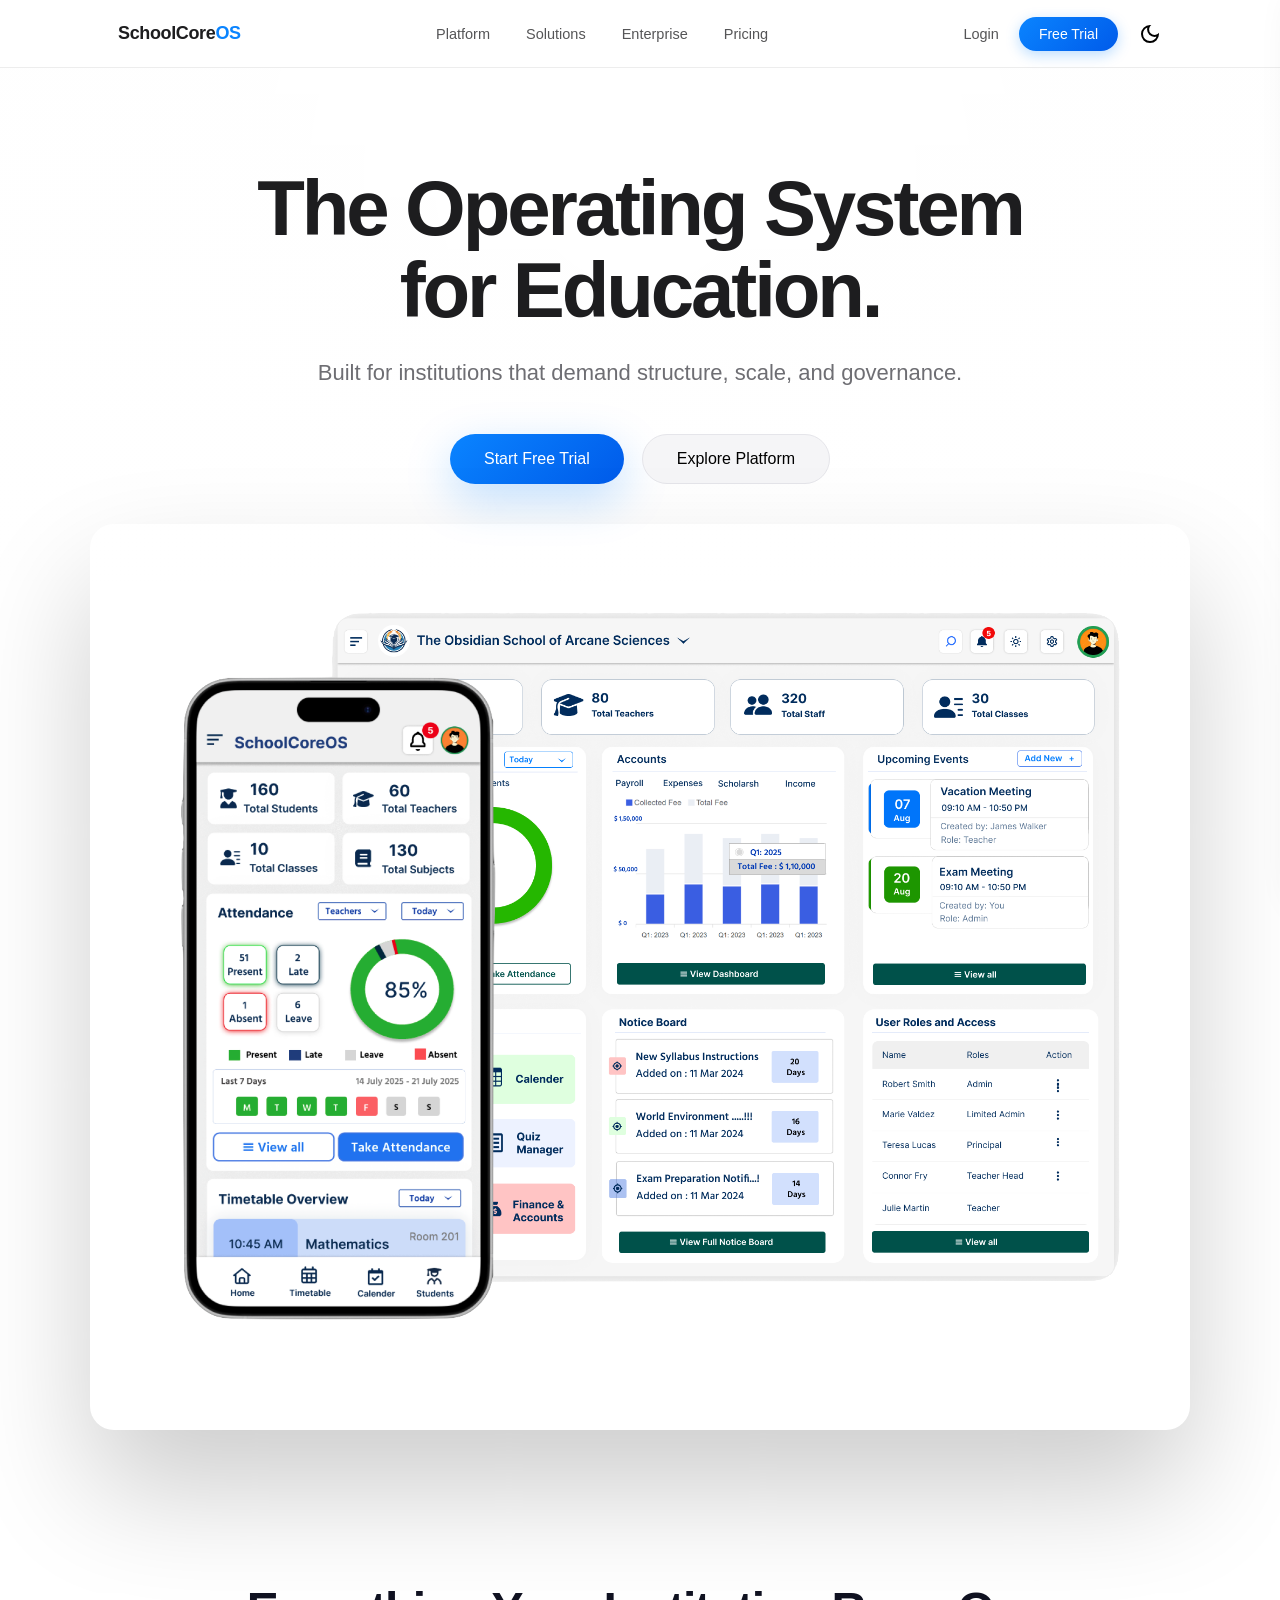
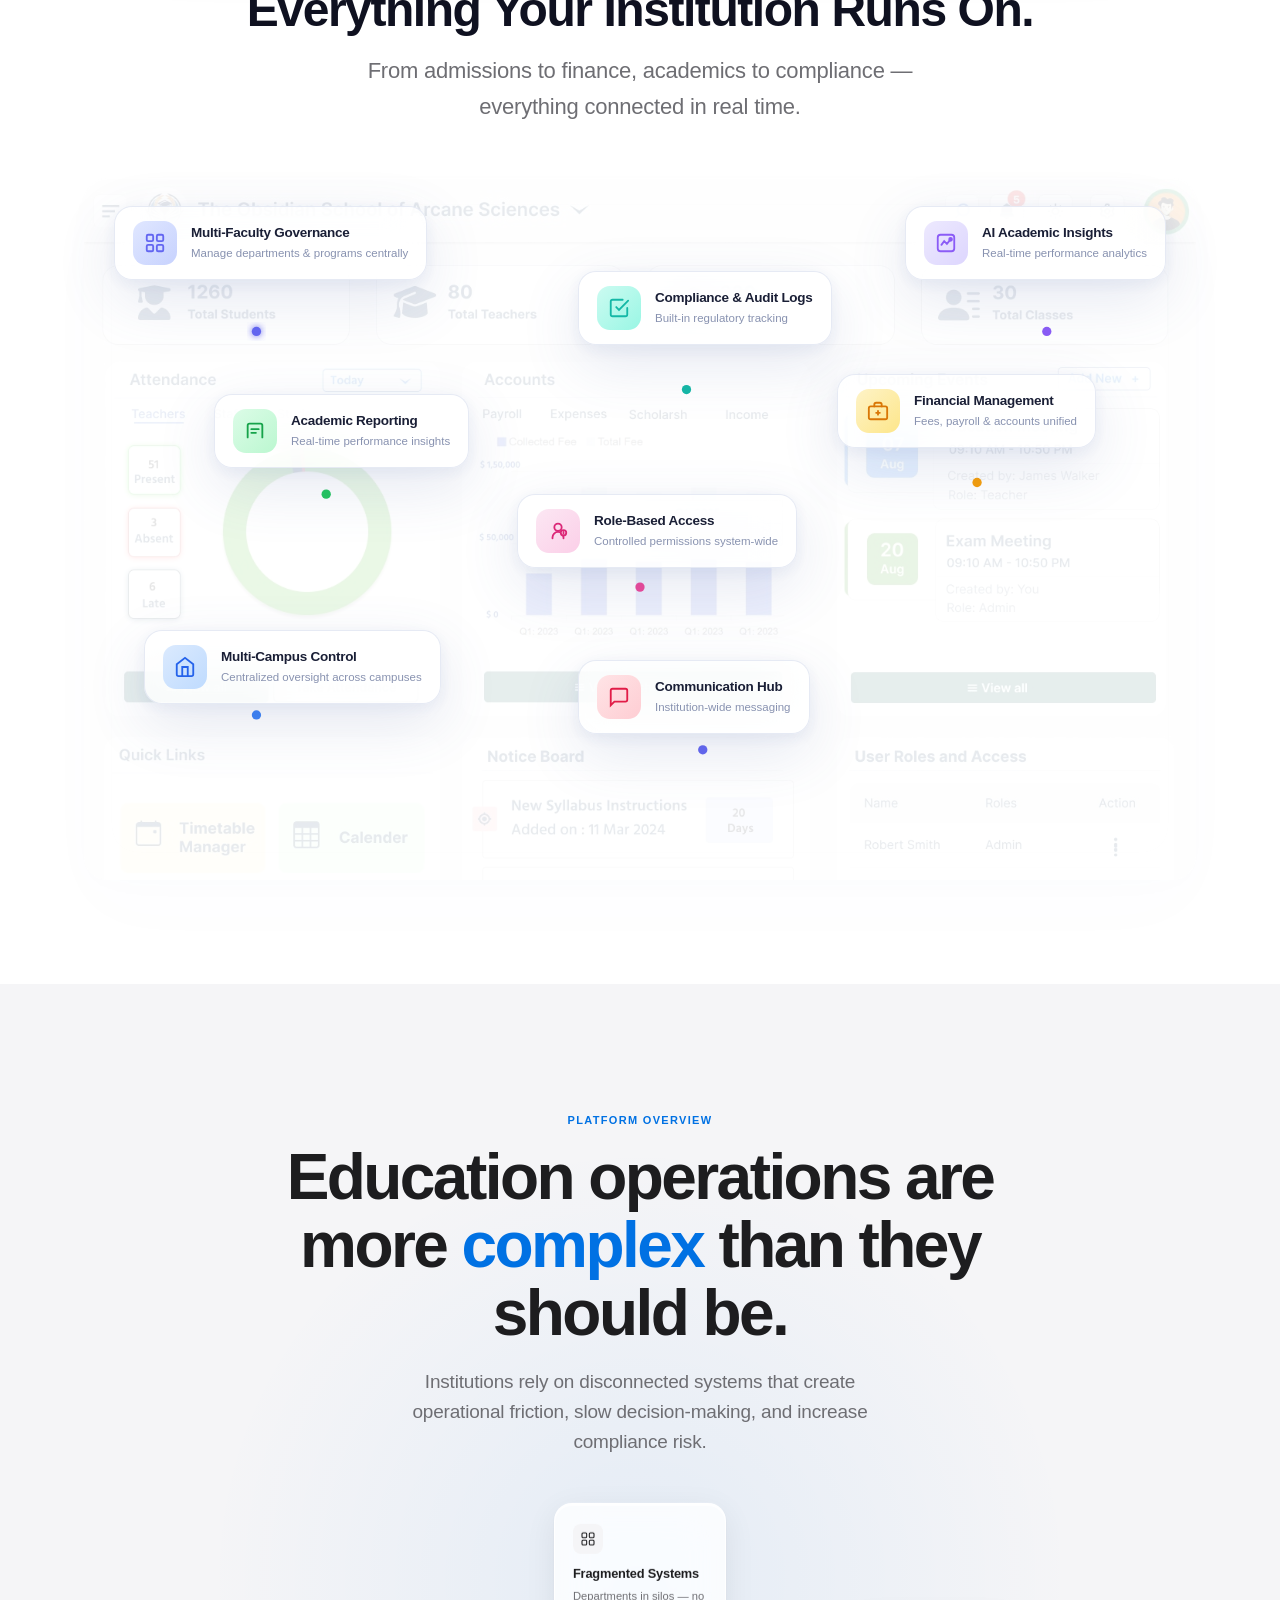
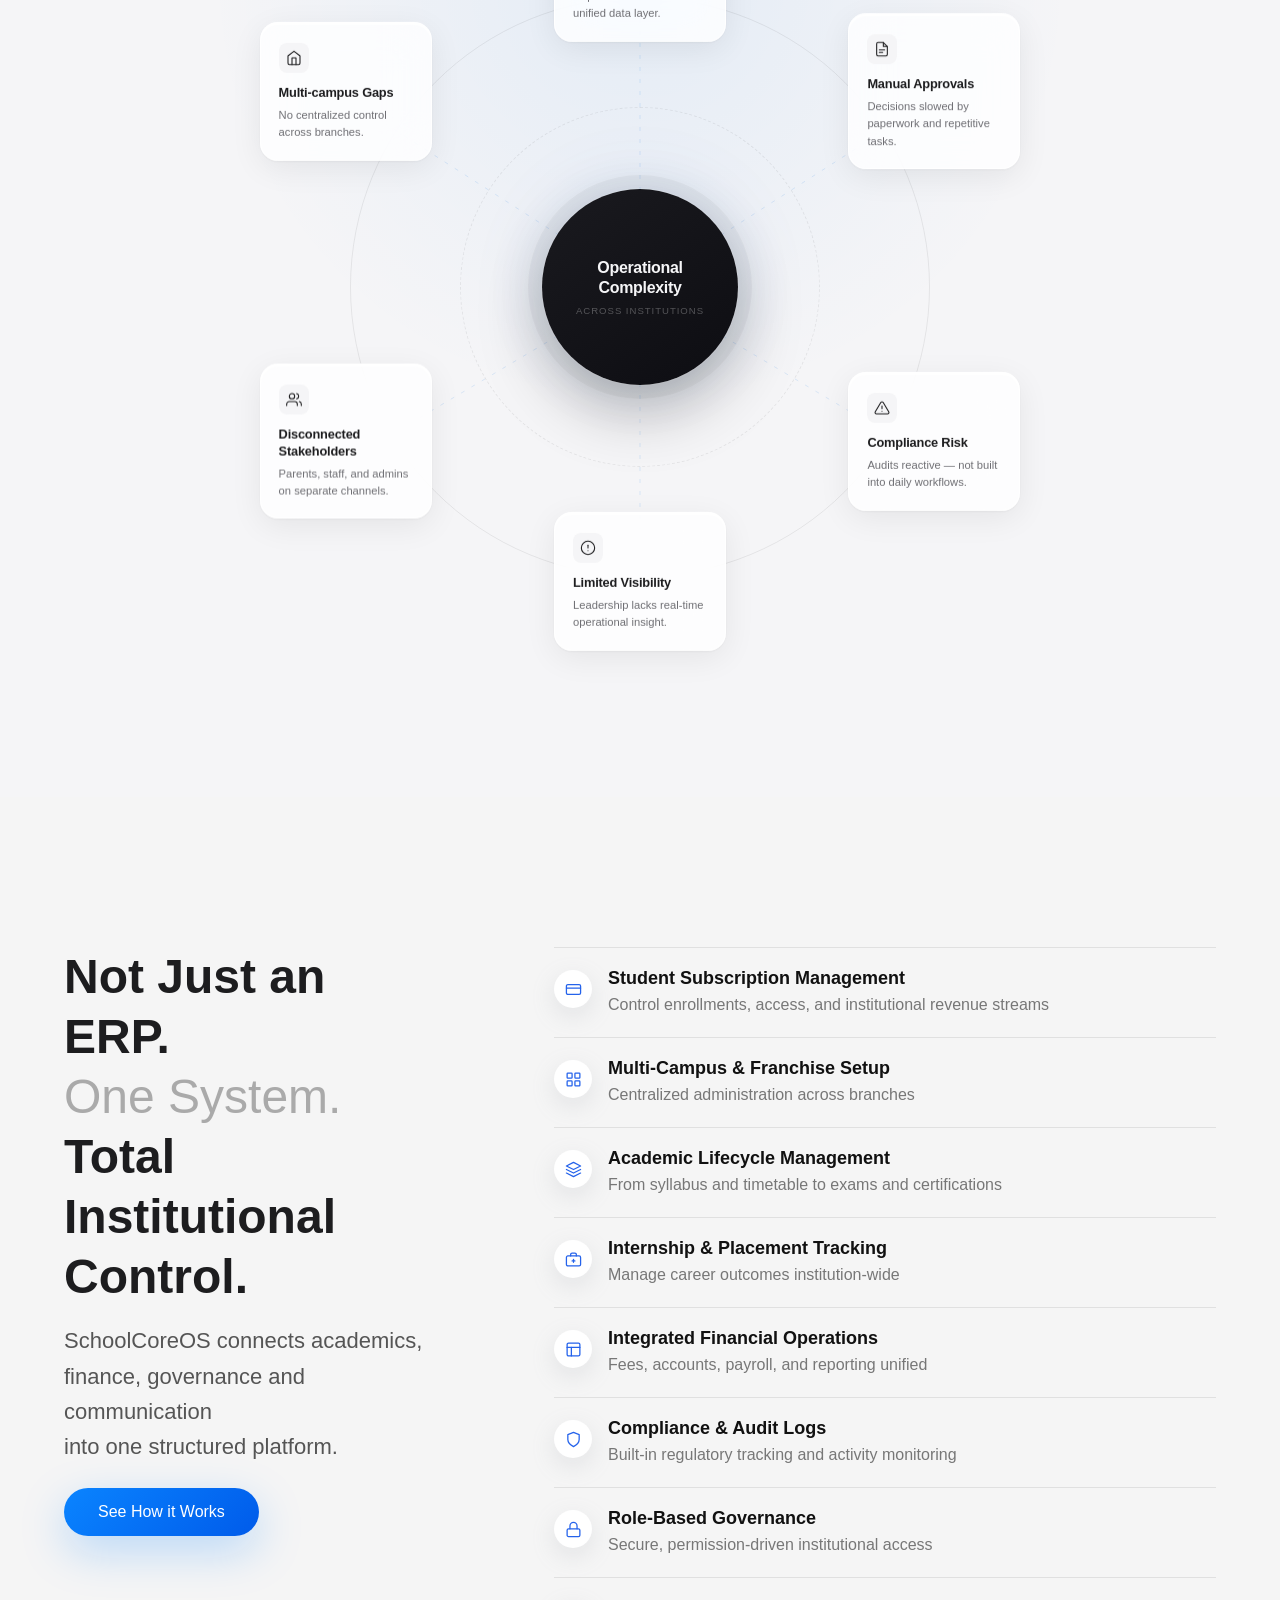
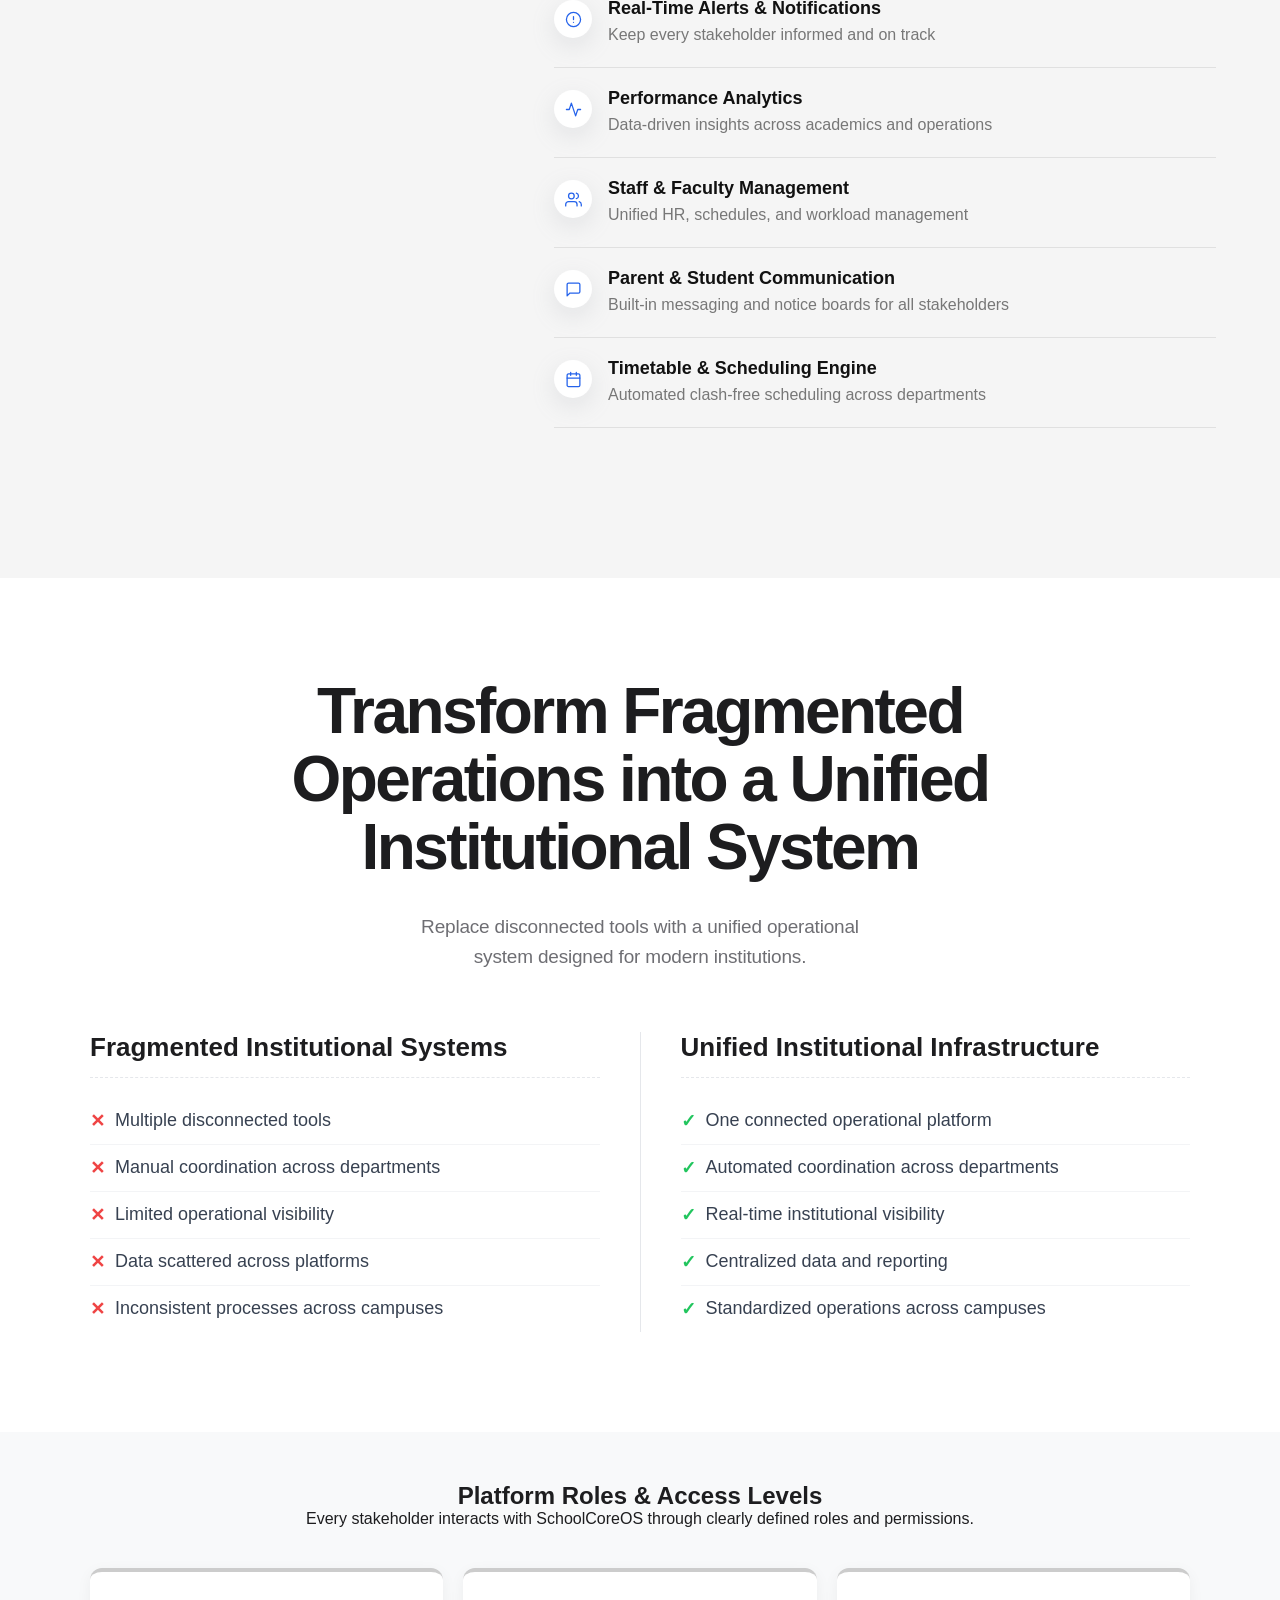
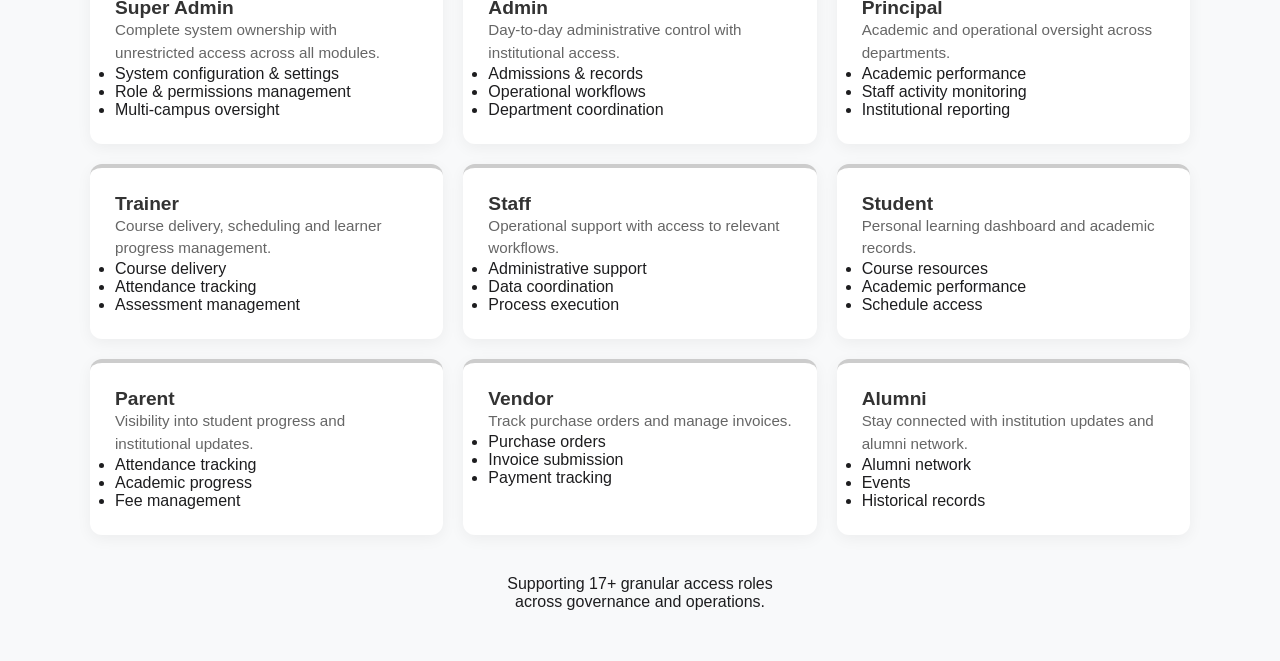
==== index.html @ c4137f75 "Add files via upload" ====
<!doctype html>
<html>
  <head>
    <meta charset="UTF-8" />
    <meta name="viewport" content="width=device-width, initial-scale=1.0" />
    <link rel="stylesheet" href="./styles/style.css" />
    <link rel="stylesheet" href="./styles/header.css" />
    <link rel="stylesheet" href="./styles/hero.css" />
    <link rel="stylesheet" href="./styles/features.css" />
    <link rel="stylesheet" href="./styles/problems.css" />
    <link rel="stylesheet" href="./styles/solution.css" />
    <link rel="stylesheet" href="./styles/transform.css" />
    <link rel="stylesheet" href="./styles/roles.css" />

  </head>

  <body>
    <!-- HEADER START======================================================================== -->

    <!-- NAVBAR -->
    <header class="navbar">
      <div class="nav-container">
        <a class="logo" href="#">SchoolCore<span>OS</span></a>

        <nav class="nav-links">
          <a href="#">Platform</a>
          <a href="#">Solutions</a>
          <a href="#">Enterprise</a>
          <a href="#">Pricing</a>
        </nav>

        <div class="nav-right">
          <a href="#" class="login">Login</a>
          <button class="free-trial">Free Trial</button>
          <svg
            xmlns="http://www.w3.org/2000/svg"
            height="24px"
            viewBox="0 -960 960 960"
            width="24px"
            fill="#000000"
          >
            <path
              d="M480-120q-150 0-255-105T120-480q0-150 105-255t255-105q14 0 27.5 1t26.5 3q-41 29-65.5 75.5T444-660q0 90 63 153t153 63q55 0 101-24.5t75-65.5q2 13 3 26.5t1 27.5q0 150-105 255T480-120Zm0-80q88 0 158-48.5T740-375q-20 5-40 8t-40 3q-123 0-209.5-86.5T364-660q0-20 3-40t8-40q-78 32-126.5 102T200-480q0 116 82 198t198 82Zm-10-270Z"
            />
          </svg>
        </div>

        <button
          class="hamburger"
          id="hamburger"
          aria-label="Open menu"
          aria-expanded="false"
        >
          <span class="bar"></span>
          <span class="bar"></span>
          <span class="bar"></span>
        </button>
      </div>
    </header>

    <!-- OVERLAY -->
    <div class="overlay" id="overlay"></div>

    <!-- OFFCANVAS -->
    <aside class="offcanvas" id="offcanvas" aria-hidden="true">
      <div class="offcanvas-header">
        <span class="offcanvas-logo">School<span>Core</span>OS</span>
        <button class="close-btn" id="closeBtn" aria-label="Close menu">
          ✕
        </button>
      </div>

      <div class="offcanvas-body">
        <div class="offcanvas-section-label">Menu</div>
        <nav class="offcanvas-nav">
          <a href="#">Platform <span class="nav-arrow">›</span></a>
          <a href="#">Solutions <span class="nav-arrow">›</span></a>
          <a href="#">Enterprise <span class="nav-arrow">›</span></a>
          <a href="#">Pricing <span class="nav-arrow">›</span></a>
        </nav>

        <div class="offcanvas-divider"></div>

        <div class="offcanvas-section-label">Support</div>
        <nav class="offcanvas-nav">
          <a href="#">Help Center <span class="nav-arrow">›</span></a>
          <a href="#">Contact Us <span class="nav-arrow">›</span></a>
          <a href="#"
            >☾ Dark Mode:

            <svg
              width="40"
              height="40"
              viewBox="0 0 40 40"
              fill="none"
              xmlns="http://www.w3.org/2000/svg"
            >
              <path
                d="M22.5 12.5H32.5C34.4891 12.5 36.3968 13.2902 37.8033 14.6967C39.2098 16.1032 40 18.0109 40 20C40 21.9891 39.2098 23.8968 37.8033 25.3033C36.3968 26.7098 34.4891 27.5 32.5 27.5H22.5C23.0819 26.726 23.5718 25.8871 23.96 25H32.5C33.8261 25 35.0979 24.4732 36.0355 23.5355C36.9732 22.5979 37.5 21.3261 37.5 20C37.5 18.6739 36.9732 17.4021 36.0355 16.4645C35.0979 15.5268 33.8261 15 32.5 15H23.96C23.5683 14.105 23.0817 13.2717 22.5 12.5Z"
                fill="#07305D"
                fill-opacity="0.6"
              />
              <path
                d="M0 20C0 23.3152 1.31696 26.4946 3.66117 28.8388C6.00537 31.183 9.18479 32.5 12.5 32.5C15.8152 32.5 18.9946 31.183 21.3388 28.8388C23.683 26.4946 25 23.3152 25 20C25 16.6848 23.683 13.5054 21.3388 11.1612C18.9946 8.81696 15.8152 7.5 12.5 7.5C9.18479 7.5 6.00537 8.81696 3.66117 11.1612C1.31696 13.5054 0 16.6848 0 20Z"
                fill="#07305D"
                fill-opacity="0.6"
              />
            </svg>
          </a>
        </nav>
      </div>

      <div class="offcanvas-footer">
        <a href="#" class="oc-login">Login</a>
        <button class="oc-trial">Start Free Trial</button>
      </div>
    </aside>
    <!-- HEADER END ================================================================================================== -->

    <!-- HERO START ================================================================================================== -->
    <section class="hero">
      <div class="hero-bg"></div>

      <div class="hero-content">
        <h1>
          The Operating System<br />
          for Education.
        </h1>

        <p>
          Built for institutions that demand structure, scale, and governance.
        </p>

        <div class="hero-buttons">
          <button class="primary-btn">Start Free Trial</button>
          <button class="secondary-btn">Explore Platform</button>
        </div>
      </div>
    </section>

    <!-- Clear Floating Dashboard -->
    <div class="dashboard-preview-wrapper">
      <img
        src="./assets/images/Desktop - 32 (1).png"
        class="dashboard-preview"
      />
    </div>

    <!-- HERO END ================================================================================================== -->
    <!-- FEATURE START ================================================================================================== -->
    <section class="features-hero">
      <!-- ── HEADING ── -->
      <div class="features-hero-text">
        <h2>Everything Your Institution Runs On.</h2>
        <p>
          From admissions to finance, academics to compliance —everything
          connected in real time.
        </p>
      </div>

      <!-- ── STAGE ── -->
      <div class="features-stage">
        <!-- Blurred dashboard -->
        <div class="features-dashboard">
          <div class="features-db-content"></div>
        </div>

        <!-- ── CONNECTOR DOTS SVG ── -->
        <svg class="features-dots-svg" viewBox="0 0 1060 560">
          <circle
            class="features-glow-dot"
            cx="200"
            cy="110"
            r="4"
            fill="#6366f1"
            filter="url(#glow-indigo)"
          />
          <circle
            class="features-glow-dot"
            cx="880"
            cy="110"
            r="4"
            fill="#8b5cf6"
          />
          <circle
            class="features-glow-dot"
            cx="570"
            cy="160"
            r="4"
            fill="#14b8a6"
          />
          <circle
            class="features-glow-dot"
            cx="260"
            cy="250"
            r="4"
            fill="#22c55e"
          />
          <circle
            class="features-glow-dot"
            cx="820"
            cy="240"
            r="4"
            fill="#f59e0b"
          />
          <circle
            class="features-glow-dot"
            cx="530"
            cy="330"
            r="4"
            fill="#ec4899"
          />
          <circle
            class="features-glow-dot"
            cx="200"
            cy="440"
            r="4"
            fill="#3b82f6"
          />
          <circle
            class="features-glow-dot"
            cx="584"
            cy="470"
            r="4"
            fill="#6366f1"
          />
          <defs>
            <filter
              id="glow-indigo"
              x="-50%"
              y="-50%"
              width="200%"
              height="200%"
            >
              <feGaussianBlur
                in="SourceGraphic"
                stdDeviation="3"
                result="blur"
              />
              <feMerge>
                <feMergeNode in="blur" />
                <feMergeNode in="SourceGraphic" />
              </feMerge>
            </filter>
          </defs>
        </svg>

        <!-- ── FEATURE CARDS ── -->

        <!-- 1. Multi-Faculty Governance -->
        <div class="features-card features-card-governance">
          <div class="features-card-icon features-icon-indigo">
            <svg
              viewBox="0 0 24 24"
              fill="none"
              stroke="#6366f1"
              stroke-width="2"
              stroke-linecap="round"
            >
              <rect x="3" y="3" width="7" height="7" rx="1.5" />
              <rect x="14" y="3" width="7" height="7" rx="1.5" />
              <rect x="3" y="14" width="7" height="7" rx="1.5" />
              <rect x="14" y="14" width="7" height="7" rx="1.5" />
            </svg>
          </div>
          <div class="features-card-text">
            <h3>Multi-Faculty Governance</h3>
            <p>Manage departments & programs centrally</p>
          </div>
        </div>

        <!-- 2. AI Academic Insights -->
        <div class="features-card features-card-ai">
          <div class="features-card-icon features-icon-purple">
            <svg
              viewBox="0 0 24 24"
              fill="none"
              stroke="#8b5cf6"
              stroke-width="2"
              stroke-linecap="round"
            >
              <rect x="3" y="3" width="18" height="18" rx="3" />
              <polyline points="7,14 10,10 13,13 17,8" />
              <circle cx="17" cy="8" r="1.5" fill="#8b5cf6" />
            </svg>
          </div>
          <div class="features-card-text">
            <h3>AI Academic Insights</h3>
            <p>Real-time performance analytics</p>
          </div>
        </div>

        <!-- 3. Compliance & Audit Logs -->
        <div class="features-card features-card-compliance">
          <div class="features-card-icon features-icon-teal">
            <svg
              viewBox="0 0 24 24"
              fill="none"
              stroke="#14b8a6"
              stroke-width="2"
              stroke-linecap="round"
            >
              <path d="M9 11l3 3L22 4" />
              <path d="M21 12v7a2 2 0 01-2 2H5a2 2 0 01-2-2V5a2 2 0 012-2h11" />
            </svg>
          </div>
          <div class="features-card-text">
            <h3>Compliance & Audit Logs</h3>
            <p>Built-in regulatory tracking</p>
          </div>
        </div>

        <!-- 4. Academic Reporting -->
        <div class="features-card features-card-reporting">
          <div class="features-card-icon features-icon-green">
            <svg
              viewBox="0 0 24 24"
              fill="none"
              stroke="#16a34a"
              stroke-width="2"
              stroke-linecap="round"
            >
              <path d="M4 19V6a2 2 0 012-2h12a2 2 0 012 2v13" />
              <line x1="8" y1="10" x2="16" y2="10" />
              <line x1="8" y1="14" x2="13" y2="14" />
            </svg>
          </div>
          <div class="features-card-text">
            <h3>Academic Reporting</h3>
            <p>Real-time performance insights</p>
          </div>
        </div>

        <!-- 5. Financial Management -->
        <div class="features-card features-card-financial">
          <div class="features-card-icon features-icon-amber">
            <svg
              viewBox="0 0 24 24"
              fill="none"
              stroke="#d97706"
              stroke-width="2"
              stroke-linecap="round"
            >
              <rect x="2" y="7" width="20" height="14" rx="2" />
              <path d="M16 7V5a2 2 0 00-2-2h-4a2 2 0 00-2 2v2" />
              <line x1="12" y1="12" x2="12" y2="16" />
              <line x1="10" y1="14" x2="14" y2="14" />
            </svg>
          </div>
          <div class="features-card-text">
            <h3>Financial Management</h3>
            <p>Fees, payroll & accounts unified</p>
          </div>
        </div>

        <!-- 6. Role-Based Access -->
        <div class="features-card features-card-roleaccess">
          <div class="features-card-icon features-icon-pink">
            <svg
              viewBox="0 0 24 24"
              fill="none"
              stroke="#db2777"
              stroke-width="2"
              stroke-linecap="round"
            >
              <circle cx="12" cy="8" r="4" />
              <path d="M6 20v-1a6 6 0 0112 0v1" />
              <circle cx="18" cy="14" r="3" fill="#fce7f3" stroke="#db2777" />
              <line x1="18" y1="13" x2="18" y2="15" />
            </svg>
          </div>
          <div class="features-card-text">
            <h3>Role-Based Access</h3>
            <p>Controlled permissions system-wide</p>
          </div>
        </div>

        <!-- 7. Multi-Campus Control -->
        <div class="features-card features-card-campus">
          <div class="features-card-icon features-icon-blue">
            <svg
              viewBox="0 0 24 24"
              fill="none"
              stroke="#2563eb"
              stroke-width="2"
              stroke-linecap="round"
            >
              <path d="M3 9l9-7 9 7v11a2 2 0 01-2 2H5a2 2 0 01-2-2z" />
              <polyline points="9,22 9,12 15,12 15,22" />
            </svg>
          </div>
          <div class="features-card-text">
            <h3>Multi-Campus Control</h3>
            <p>Centralized oversight across campuses</p>
          </div>
        </div>

        <!-- 8. Communication Hub -->
        <div class="features-card features-card-comms">
          <div class="features-card-icon features-icon-rose">
            <svg
              viewBox="0 0 24 24"
              fill="none"
              stroke="#e11d48"
              stroke-width="2"
              stroke-linecap="round"
            >
              <path
                d="M21 15a2 2 0 01-2 2H7l-4 4V5a2 2 0 012-2h14a2 2 0 012 2z"
              />
            </svg>
          </div>
          <div class="features-card-text">
            <h3>Communication Hub</h3>
            <p>Institution-wide messaging</p>
          </div>
        </div>
      </div>
      <!-- /features-stage -->
    </section>
    <!-- FEATURE END ================================================================================================== -->

    <!-- PROBLEM DEFINITION START ================================================================================================== -->
  <section class="problem-section">
  <div class="section-header reveal">
    <span class="eyebrow">Platform Overview</span>
    <h2>Education operations are more <em>complex</em> than they should be.</h2>
    <p>Institutions rely on disconnected systems that create operational friction, slow decision-making, and increase compliance risk.</p>
  </div>

  <div class="radial-stage reveal" data-delay="2">

    <!-- orbit rings -->
    <div class="orbit-ring"></div>
    <div class="orbit-ring-sm"></div>

    <!-- SVG lines from center (460, 350) to each card -->
    <svg class="connector-svg" viewBox="0 0 920 700" preserveAspectRatio="none">
      <line x1="460" y1="350" x2="460" y2="42"/>
      <line x1="460" y1="350" x2="755" y2="161"/>
      <line x1="460" y1="350" x2="755" y2="525"/>
      <line x1="460" y1="350" x2="460" y2="651"/>
      <line x1="460" y1="350" x2="165" y2="525"/>
      <line x1="460" y1="350" x2="165" y2="161"/>
    </svg>

    <!-- Core -->
    <div class="core">
      <span class="core-label">Operational<br>Complexity</span>
      <span class="core-sub">Across Institutions</span>
    </div>

    <!-- Cards -->
    <div class="pain-card" data-pos="top">
      <div class="pain-glyph">
        <svg viewBox="0 0 24 24"><rect x="3" y="3" width="7" height="7" rx="1.5"/><rect x="14" y="3" width="7" height="7" rx="1.5"/><rect x="3" y="14" width="7" height="7" rx="1.5"/><rect x="14" y="14" width="7" height="7" rx="1.5"/></svg>
      </div>
      <h4>Fragmented Systems</h4>
      <p>Departments in silos — no unified data layer.</p>
    </div>

    <div class="pain-card" data-pos="top-right">
      <div class="pain-glyph">
        <svg viewBox="0 0 24 24"><path d="M14 2H6a2 2 0 00-2 2v16a2 2 0 002 2h12a2 2 0 002-2V8z"/><path d="M14 2v6h6M8 13h8M8 17h5"/></svg>
      </div>
      <h4>Manual Approvals</h4>
      <p>Decisions slowed by paperwork and repetitive tasks.</p>
    </div>

    <div class="pain-card" data-pos="bottom-right">
      <div class="pain-glyph">
        <svg viewBox="0 0 24 24"><path d="M10.29 3.86L1.82 18a2 2 0 001.71 3h16.94a2 2 0 001.71-3L13.71 3.86a2 2 0 00-3.42 0z"/><line x1="12" y1="9" x2="12" y2="13"/><line x1="12" y1="17" x2="12.01" y2="17"/></svg>
      </div>
      <h4>Compliance Risk</h4>
      <p>Audits reactive — not built into daily workflows.</p>
    </div>

    <div class="pain-card" data-pos="bottom">
      <div class="pain-glyph">
        <svg viewBox="0 0 24 24"><circle cx="12" cy="12" r="10"/><line x1="12" y1="8" x2="12" y2="12"/><line x1="12" y1="16" x2="12.01" y2="16"/></svg>
      </div>
      <h4>Limited Visibility</h4>
      <p>Leadership lacks real-time operational insight.</p>
    </div>

    <div class="pain-card" data-pos="bottom-left">
      <div class="pain-glyph">
        <svg viewBox="0 0 24 24"><path d="M17 21v-2a4 4 0 00-4-4H5a4 4 0 00-4 4v2"/><circle cx="9" cy="7" r="4"/><path d="M23 21v-2a4 4 0 00-3-3.87"/><path d="M16 3.13a4 4 0 010 7.75"/></svg>
      </div>
      <h4>Disconnected Stakeholders</h4>
      <p>Parents, staff, and admins on separate channels.</p>
    </div>

    <div class="pain-card" data-pos="top-left">
      <div class="pain-glyph">
        <svg viewBox="0 0 24 24"><path d="M3 9l9-7 9 7v11a2 2 0 01-2 2H5a2 2 0 01-2-2z"/><polyline points="9 22 9 12 15 12 15 22"/></svg>
      </div>
      <h4>Multi-campus Gaps</h4>
      <p>No centralized control across branches.</p>
    </div>

  </div>
</section>
    <!-- PROBLEM DEFINITION END ================================================================================================== -->

    <!-- SOLUTION START ================================================================================================== -->
    <section style="background: #f5f5f5">
      <div class="two-col">
        <!-- LEFT sticky -->
        <div class="left-col">
          <h2>
            Not Just an ERP.<br />
            <span class="muted">One System.</span><br />
            Total Institutional Control.
          </h2>
          <p>
            SchoolCoreOS connects academics,<br />
            finance, governance and communication<br />
            into one structured platform.
          </p>
          <div class="feature-buttons">
            <button class="feature-primary-btn">See How it Works</button>
          </div>
        </div>

        <!-- RIGHT solution list -->
        <div class="right-col">
          <div class="solution-item">
            <div class="icon-wrap">
              <!-- credit-card / subscription icon -->
              <svg viewBox="0 0 24 24">
                <rect x="2" y="5" width="20" height="14" rx="2" />
                <line x1="2" y1="10" x2="22" y2="10" />
              </svg>
            </div>
            <div class="solution-text">
              <h3>Student Subscription Management</h3>
              <p>
                Control enrollments, access, and institutional revenue streams
              </p>
            </div>
          </div>

          <div class="solution-item">
            <div class="icon-wrap">
              <!-- building / campus icon -->
              <svg viewBox="0 0 24 24">
                <rect x="3" y="3" width="7" height="7" rx="1" />
                <rect x="14" y="3" width="7" height="7" rx="1" />
                <rect x="3" y="14" width="7" height="7" rx="1" />
                <rect x="14" y="14" width="7" height="7" rx="1" />
              </svg>
            </div>
            <div class="solution-text">
              <h3>Multi-Campus &amp; Franchise Setup</h3>
              <p>Centralized administration across branches</p>
            </div>
          </div>

          <div class="solution-item">
            <div class="icon-wrap">
              <!-- academic cap / lifecycle icon -->
              <svg viewBox="0 0 24 24">
                <path d="M12 2L2 7l10 5 10-5-10-5z" />
                <path d="M2 17l10 5 10-5" />
                <path d="M2 12l10 5 10-5" />
              </svg>
            </div>
            <div class="solution-text">
              <h3>Academic Lifecycle Management</h3>
              <p>From syllabus and timetable to exams and certifications</p>
            </div>
          </div>

          <div class="solution-item">
            <div class="icon-wrap">
              <!-- briefcase / placement icon -->
              <svg viewBox="0 0 24 24">
                <rect x="2" y="7" width="20" height="14" rx="2" />
                <path d="M16 7V5a2 2 0 0 0-2-2h-4a2 2 0 0 0-2 2v2" />
                <line x1="12" y1="12" x2="12" y2="16" />
                <line x1="10" y1="14" x2="14" y2="14" />
              </svg>
            </div>
            <div class="solution-text">
              <h3>Internship &amp; Placement Tracking</h3>
              <p>Manage career outcomes institution-wide</p>
            </div>
          </div>

          <div class="solution-item">
            <div class="icon-wrap">
              <!-- file / finance icon -->
              <svg viewBox="0 0 24 24">
                <rect x="3" y="3" width="18" height="18" rx="2" />
                <line x1="3" y1="9" x2="21" y2="9" />
                <line x1="9" y1="21" x2="9" y2="9" />
              </svg>
            </div>
            <div class="solution-text">
              <h3>Integrated Financial Operations</h3>
              <p>Fees, accounts, payroll, and reporting unified</p>
            </div>
          </div>

          <div class="solution-item">
            <div class="icon-wrap">
              <!-- shield / compliance icon -->
              <svg viewBox="0 0 24 24">
                <path d="M12 22s8-4 8-10V5l-8-3-8 3v7c0 6 8 10 8 10z" />
              </svg>
            </div>
            <div class="solution-text">
              <h3>Compliance &amp; Audit Logs</h3>
              <p>Built-in regulatory tracking and activity monitoring</p>
            </div>
          </div>

          <div class="solution-item">
            <div class="icon-wrap">
              <!-- lock / governance icon -->
              <svg viewBox="0 0 24 24">
                <rect x="3" y="11" width="18" height="11" rx="2" />
                <path d="M7 11V7a5 5 0 0 1 10 0v4" />
              </svg>
            </div>
            <div class="solution-text">
              <h3>Role-Based Governance</h3>
              <p>Secure, permission-driven institutional access</p>
            </div>
          </div>

          <div class="solution-item">
            <div class="icon-wrap">
              <svg viewBox="0 0 24 24">
                <circle cx="12" cy="12" r="10" />
                <line x1="12" y1="8" x2="12" y2="12" />
                <line x1="12" y1="16" x2="12.01" y2="16" />
              </svg>
            </div>
            <div class="solution-text">
              <h3>Real-Time Alerts &amp; Notifications</h3>
              <p>Keep every stakeholder informed and on track</p>
            </div>
          </div>

          <div class="solution-item">
            <div class="icon-wrap">
              <svg viewBox="0 0 24 24">
                <polyline points="22 12 18 12 15 21 9 3 6 12 2 12" />
              </svg>
            </div>
            <div class="solution-text">
              <h3>Performance Analytics</h3>
              <p>Data-driven insights across academics and operations</p>
            </div>
          </div>

          <div class="solution-item">
            <div class="icon-wrap">
              <svg viewBox="0 0 24 24">
                <path d="M17 21v-2a4 4 0 0 0-4-4H5a4 4 0 0 0-4 4v2" />
                <circle cx="9" cy="7" r="4" />
                <path d="M23 21v-2a4 4 0 0 0-3-3.87" />
                <path d="M16 3.13a4 4 0 0 1 0 7.75" />
              </svg>
            </div>
            <div class="solution-text">
              <h3>Staff &amp; Faculty Management</h3>
              <p>Unified HR, schedules, and workload management</p>
            </div>
          </div>

          <div class="solution-item">
            <div class="icon-wrap">
              <svg viewBox="0 0 24 24">
                <path
                  d="M21 15a2 2 0 0 1-2 2H7l-4 4V5a2 2 0 0 1 2-2h14a2 2 0 0 1 2 2z"
                />
              </svg>
            </div>
            <div class="solution-text">
              <h3>Parent &amp; Student Communication</h3>
              <p>Built-in messaging and notice boards for all stakeholders</p>
            </div>
          </div>

          <div class="solution-item">
            <div class="icon-wrap">
              <svg viewBox="0 0 24 24">
                <rect x="3" y="4" width="18" height="18" rx="2" />
                <line x1="16" y1="2" x2="16" y2="6" />
                <line x1="8" y1="2" x2="8" y2="6" />
                <line x1="3" y1="10" x2="21" y2="10" />
              </svg>
            </div>
            <div class="solution-text">
              <h3>Timetable &amp; Scheduling Engine</h3>
              <p>Automated clash-free scheduling across departments</p>
            </div>
          </div>
        </div>
        <!-- /right-col -->
      </div>
    </section>
    <!-- SOLUTION END ================================================================================================== -->
    <!-- TRANSFORM START ================================================================================================== -->
    <section class="transform-section">
      <div class="transform-container">
        <div class="section-header">
          <h2 class="section-title">
            Transform Fragmented Operations into a Unified Institutional System
          </h2>

          <p class="section-sub">
            Replace disconnected tools with a unified operational system
            designed for modern institutions.
          </p>
        </div>

        <div class="compare-cols">
          <!-- LEFT -->
          <div class="compare-col left-col">
            <h3 class="compare-col-title">Fragmented Institutional Systems</h3>

            <div class="compare-row">
              <span class="x-icon">✕</span> Multiple disconnected tools
            </div>

            <div class="compare-row">
              <span class="x-icon">✕</span> Manual coordination across
              departments
            </div>

            <div class="compare-row">
              <span class="x-icon">✕</span> Limited operational visibility
            </div>

            <div class="compare-row">
              <span class="x-icon">✕</span> Data scattered across platforms
            </div>

            <div class="compare-row">
              <span class="x-icon">✕</span> Inconsistent processes across
              campuses
            </div>
          </div>

          <div class="divider-line"></div>

          <!-- RIGHT -->
          <div class="compare-col right-col">
            <h3 class="compare-col-title">
              Unified Institutional Infrastructure
            </h3>

            <div class="compare-row">
              <span class="check-icon">✓</span> One connected operational
              platform
            </div>

            <div class="compare-row">
              <span class="check-icon">✓</span> Automated coordination across
              departments
            </div>

            <div class="compare-row">
              <span class="check-icon">✓</span> Real-time institutional
              visibility
            </div>

            <div class="compare-row">
              <span class="check-icon">✓</span> Centralized data and reporting
            </div>

            <div class="compare-row">
              <span class="check-icon">✓</span> Standardized operations across
              campuses
            </div>
          </div>
        </div>
      </div>
    </section>
    <!-- TRANSFORM END ================================================================================================== -->
    <!-- ROLES START ================================================================================================== -->
    <section class="roles-section">
      <div class="container">
        <h1 class="page-title">Platform Roles & Access Levels</h1>

        <p class="page-sub">
          Every stakeholder interacts with SchoolCoreOS through clearly defined
          roles and permissions.
        </p>

        <div class="roles-grid">
          <!-- Super Admin -->

          <div class="role-card super-admin">
            <h3>Super Admin</h3>

            <p class="role-desc">
              Complete system ownership with unrestricted access across all
              modules.
            </p>

            <ul class="role-extra">
              <li>System configuration & settings</li>
              <li>Role & permissions management</li>
              <li>Multi-campus oversight</li>
            </ul>
          </div>

          <!-- Admin -->

          <div class="role-card admin">
            <h3>Admin</h3>

            <p class="role-desc">
              Day-to-day administrative control with institutional access.
            </p>

            <ul class="role-extra">
              <li>Admissions & records</li>
              <li>Operational workflows</li>
              <li>Department coordination</li>
            </ul>
          </div>

          <!-- Principal -->

          <div class="role-card principal">
            <h3>Principal</h3>

            <p class="role-desc">
              Academic and operational oversight across departments.
            </p>

            <ul class="role-extra">
              <li>Academic performance</li>
              <li>Staff activity monitoring</li>
              <li>Institutional reporting</li>
            </ul>
          </div>

          <!-- Trainer -->

          <div class="role-card trainer">
            <h3>Trainer</h3>

            <p class="role-desc">
              Course delivery, scheduling and learner progress management.
            </p>

            <ul class="role-extra">
              <li>Course delivery</li>
              <li>Attendance tracking</li>
              <li>Assessment management</li>
            </ul>
          </div>

          <!-- Staff -->

          <div class="role-card staff">
            <h3>Staff</h3>

            <p class="role-desc">
              Operational support with access to relevant workflows.
            </p>

            <ul class="role-extra">
              <li>Administrative support</li>
              <li>Data coordination</li>
              <li>Process execution</li>
            </ul>
          </div>

          <!-- Student -->

          <div class="role-card student">
            <h3>Student</h3>

            <p class="role-desc">
              Personal learning dashboard and academic records.
            </p>

            <ul class="role-extra">
              <li>Course resources</li>
              <li>Academic performance</li>
              <li>Schedule access</li>
            </ul>
          </div>

          <!-- Parent -->

          <div class="role-card parent">
            <h3>Parent</h3>

            <p class="role-desc">
              Visibility into student progress and institutional updates.
            </p>

            <ul class="role-extra">
              <li>Attendance tracking</li>
              <li>Academic progress</li>
              <li>Fee management</li>
            </ul>
          </div>

          <!-- Vendor -->

          <div class="role-card vendor">
            <h3>Vendor</h3>

            <p class="role-desc">Track purchase orders and manage invoices.</p>

            <ul class="role-extra">
              <li>Purchase orders</li>
              <li>Invoice submission</li>
              <li>Payment tracking</li>
            </ul>
          </div>

          <!-- Alumni -->

          <div class="role-card alumni">
            <h3>Alumni</h3>

            <p class="role-desc">
              Stay connected with institution updates and alumni network.
            </p>

            <ul class="role-extra">
              <li>Alumni network</li>
              <li>Events</li>
              <li>Historical records</li>
            </ul>
          </div>
        </div>
      </div>
      <div class="roles-footer">
        Supporting <span>17+ granular access roles</span><br />
        across governance and operations.
      </div>
    </section>
    <!-- ROLES END ================================================================================================== -->
    <!-- Script -->
    <script src="./index.js"></script>
    <script src="./scripts/header.js"></script>
    <script src="./scripts/problems.js"></script>
    <script src="./scripts/roles.js"></script>
  </body>
</html>
---- styles/style.css ----
*,
*::before,
*::after {
  box-sizing: border-box;
  margin: 0;
  padding: 0;
}

body {
  margin: 0;
  font-family:
    -apple-system, BlinkMacSystemFont, "Helvetica Neue", Helvetica, Arial,
    sans-serif;
  background: #ffffff;
  color: #1d1d1f;
  -webkit-font-smoothing: antialiased;
}
html { scroll-behavior: smooth; }
---- styles/header.css ----
/* HEADER START ----------------------------------------- */

/* NAVBAR */
/* ── NAVBAR ── */
.navbar {
  position: sticky;
  top: 0;
  background: rgba(255, 255, 255, 0.88);
  backdrop-filter: saturate(180%) blur(20px);
  -webkit-backdrop-filter: saturate(180%) blur(20px);
  height: 68px;
  display: flex;
  align-items: center;
  border-bottom: 1px solid rgba(0, 0, 0, 0.07);
  z-index: 900;
}

.nav-container {
  max-width: 1100px;
  margin: 0 auto;
  width: 100%;
  padding: 0 28px;
  display: flex;
  align-items: center;
  justify-content: space-between;
}

.logo {
  font-size: 18px;
  font-weight: 600;
  letter-spacing: -0.02em;
  text-decoration: none;
  color: #1d1d1f;
}
.logo span {
  color: #0a84ff;
}

.nav-links {
  display: flex;
  gap: 36px;
}
.nav-links a {
  text-decoration: none;
  font-size: 14.5px;
  font-weight: 500;
  color: #1d1d1f;
  opacity: 0.75;
  transition: opacity 0.2s;
}
.nav-links a:hover {
  opacity: 1;
}

.nav-right {
  display: flex;
  align-items: center;
  gap: 20px;
}
.login {
  font-size: 14.5px;
  font-weight: 500;
  text-decoration: none;
  color: #1d1d1f;
  opacity: 0.75;
  transition: opacity 0.2s;
}
.login:hover {
  opacity: 1;
}

.free-trial {
  background: linear-gradient(135deg, #0a84ff, #005bea);
  color: #fff;
  border: none;
  padding: 9px 20px;
  border-radius: 999px;
  font-size: 14px;
  font-weight: 500;
  cursor: pointer;
  font-family: inherit;
  box-shadow: 0 4px 14px rgba(10, 132, 255, 0.28);
  transition:
    transform 0.2s,
    box-shadow 0.2s;
}
.free-trial:hover {
  transform: translateY(-1px);
  box-shadow: 0 8px 22px rgba(10, 132, 255, 0.38);
}

/* ── HAMBURGER ── */
.hamburger {
  display: none;
  flex-direction: column;
  justify-content: center;
  gap: 5.5px;
  width: 38px;
  height: 38px;
  background: none;
  border: none;
  cursor: pointer;
  padding: 6px;
  border-radius: 9px;
  transition: background 0.2s;
  z-index: 1100;
}
.hamburger:hover {
  background: rgba(0, 0, 0, 0.05);
}

.bar {
  display: block;
  width: 22px;
  height: 2px;
  background: #1d1d1f;
  border-radius: 2px;
  transition:
    transform 0.32s cubic-bezier(0.4, 0, 0.2, 1),
    opacity 0.25s ease;
  transform-origin: center;
}
.hamburger.open .bar:nth-child(1) {
  transform: translateY(7.5px) rotate(45deg);
}
.hamburger.open .bar:nth-child(2) {
  opacity: 0;
  transform: scaleX(0.1);
}
.hamburger.open .bar:nth-child(3) {
  transform: translateY(-7.5px) rotate(-45deg);
}

/* ── OVERLAY ── */
.overlay {
  display: none;
  position: fixed;
  inset: 0;
  background: rgba(0, 0, 0, 0);
  z-index: 950;
  transition: background 0.35s ease;
}
.overlay.visible {
  background: rgba(0, 0, 0, 0.38);
}

/* ── OFFCANVAS PANEL ── */
.offcanvas {
  position: fixed;
  top: 0;
  right: 0;
  bottom: 0;
  width: 300px;
  background: #fff;
  z-index: 1000;
  transform: translateX(110%);
  transition: transform 0.38s cubic-bezier(0.4, 0, 0.2, 1);
  display: flex;
  flex-direction: column;
  box-shadow: -8px 0 40px rgba(0, 0, 0, 0.12);
}
.offcanvas.open {
  transform: translateX(0);
}

/* Panel header */
.offcanvas-header {
  height: 68px;
  display: flex;
  align-items: center;
  justify-content: space-between;
  padding: 0 24px;
  border-bottom: 1px solid rgba(0, 0, 0, 0.07);
  flex-shrink: 0;
}
.offcanvas-logo {
  font-size: 17px;
  font-weight: 600;
  letter-spacing: -0.02em;
  color: #1d1d1f;
}
.offcanvas-logo span {
  color: #0a84ff;
}

.close-btn {
  width: 32px;
  height: 32px;
  background: rgba(0, 0, 0, 0.06);
  border: none;
  border-radius: 50%;
  cursor: pointer;
  display: flex;
  align-items: center;
  justify-content: center;
  font-size: 18px;
  color: #1d1d1f;
  transition: background 0.2s;
  line-height: 1;
}
.close-btn:hover {
  background: rgba(0, 0, 0, 0.12);
}

/* Panel body */
.offcanvas-body {
  flex: 1;
  overflow-y: auto;
  padding: 12px 0;
}

.offcanvas-section-label {
  font-size: 11px;
  font-weight: 600;
  letter-spacing: 0.08em;
  text-transform: uppercase;
  color: #aeaeb2;
  padding: 16px 24px 8px;
}

.offcanvas-nav a {
  display: flex;
  align-items: center;
  justify-content: space-between;
  text-decoration: none;
  font-size: 16px;
  font-weight: 500;
  color: #1d1d1f;
  padding: 13px 24px;
  border-radius: 0;
  transition:
    background 0.15s,
    color 0.15s;
}
.offcanvas-nav a:hover {
  background: rgba(10, 132, 255, 0.06);
  color: #0a84ff;
}
.offcanvas-nav a .nav-arrow {
  font-size: 18px;
  opacity: 0.25;
  transition:
    opacity 0.15s,
    transform 0.15s;
}
.offcanvas-nav a:hover .nav-arrow {
  opacity: 0.7;
  transform: translateX(3px);
}

.offcanvas-divider {
  height: 1px;
  background: rgba(0, 0, 0, 0.07);
  margin: 8px 24px;
}

/* Panel footer */
.offcanvas-footer {
  padding: 20px 24px;
  border-top: 1px solid rgba(0, 0, 0, 0.07);
  display: flex;
  flex-direction: column;
  gap: 10px;
  flex-shrink: 0;
}

.oc-login {
  display: block;
  text-align: center;
  text-decoration: none;
  font-size: 15px;
  font-weight: 500;
  color: #1d1d1f;
  padding: 13px;
  border: 1.5px solid rgba(0, 0, 0, 0.13);
  border-radius: 14px;
  transition:
    border-color 0.2s,
    background 0.2s;
}
.oc-login:hover {
  border-color: #0a84ff;
  background: rgba(10, 132, 255, 0.04);
}

.oc-trial {
  background: linear-gradient(135deg, #0a84ff, #005bea);
  color: #fff;
  border: none;
  padding: 14px;
  border-radius: 14px;
  font-size: 15px;
  font-weight: 600;
  cursor: pointer;
  font-family: inherit;
  box-shadow: 0 4px 16px rgba(10, 132, 255, 0.32);
  transition:
    transform 0.2s,
    box-shadow 0.2s;
}
.oc-trial:hover {
  transform: translateY(-1px);
  box-shadow: 0 8px 24px rgba(10, 132, 255, 0.42);
}

/* ── RESPONSIVE ── */
@media (max-width: 768px) {
  .nav-links {
    display: none;
  }
  .nav-right {
    display: none;
  }
  .hamburger {
    display: flex;
  }
  .overlay {
    display: block;
    pointer-events: none;
  }
  .overlay.visible {
    pointer-events: auto;
  }
}

/* HEADER END ----------------------------------------------- */
---- styles/hero.css ----
/* HERO SECTION ----------------------------------------------*/
.hero {
  position: relative;
  padding: 100px 24px 0;
  text-align: center;
  overflow: hidden;
}

/* Background Dashboard */
.hero-bg {
  position: absolute;
  inset: 0;
  background-image: url("https://www.plainconcepts.com/wp-content/uploads/2021/04/modulo-dashboards.png");
  background-position: center;
  background-size: cover;
  background-repeat: no-repeat;
  opacity: 0.25;
  filter: blur(6px);
  transform: scale(1.1);
  z-index: 0;
}

/* White Gradient Overlay */
.hero::after {
  content: "";
  position: absolute;
  inset: 0;
  background:
    radial-gradient(
      circle at 50% 20%,
      rgba(255, 255, 255, 0.9),
      rgba(255, 255, 255, 0.96) 60%
    ),
    linear-gradient(to bottom, rgba(255, 255, 255, 0.96), #ffffff);
  z-index: 1;
}

.hero-content {
  position: relative;
  z-index: 2;
  max-width: 950px;
  margin: 0 auto;
  padding-bottom: 0px;
}

/* Headline */
.hero h1 {
  font-size: 78px;
  font-weight: 600;
  letter-spacing: -0.04em;
  line-height: 1.05;
  margin-bottom: 28px;
}

/* Subtext */
.hero p {
  font-size: 22px;
  color: #6e6e73;
  max-width: 700px;
  margin: 0 auto 48px;
}

/* Buttons */
.hero-buttons {
  display: flex;
  justify-content: center;
  gap: 18px;
  margin-bottom: 100px;
}

.primary-btn {
  background: linear-gradient(135deg, #0a84ff, #005bea);
  color: white;
  border: none;
  padding: 15px 34px;
  border-radius: 999px;
  font-size: 16px;
  font-weight: 500;
  cursor: pointer;
  transition: all 0.3s ease;
  box-shadow: 0 15px 45px rgba(10, 132, 255, 0.25);
}

.primary-btn:hover {
  transform: translateY(-3px);
  box-shadow: 0 25px 65px rgba(10, 132, 255, 0.35);
}

.secondary-btn {
  background: #f5f5f7;
  border: 1px solid #e5e5ea;
  padding: 15px 34px;
  border-radius: 999px;
  font-size: 16px;
  font-weight: 500;
  cursor: pointer;
  transition: all 0.3s ease;
}

.secondary-btn:hover {
  background: #e8e8ed;
  transform: translateY(-2px);
}

/* Floating Dashboard Preview */
.dashboard-preview-wrapper {
  position: relative;
  z-index: 2;
  text-align: center;
  margin-top: -60px;
}

.dashboard-preview {
  width: 100%;
  max-width: 1100px;
  border-radius: 24px;
  box-shadow: 0 60px 120px rgba(0, 0, 0, 0.2);
}

/* Responsive */
@media (max-width: 900px) {
  .hero {
    padding: 120px 24px 0;
  }

  .hero h1 {
    font-size: 48px;
  }

  .hero p {
    font-size: 18px;
  }

  .hero-buttons {
    flex-direction: column;
  }

  .dashboard-preview {
    max-width: 100%;
  }
}
---- styles/features.css ----
:root {
            --blue: #3B82F6;
            --purple: #8B5CF6;
            --teal: #14B8A6;
            --green: #22C55E;
            --pink: #EC4899;
            --amber: #F59E0B;
            --card-bg: rgba(255, 255, 255, 0.92);
            --card-border: rgba(220, 225, 240, 0.7);
            --shadow: 0 8px 32px rgba(80, 100, 160, 0.10), 0 2px 8px rgba(80, 100, 160, 0.07);
            --shadow-lg: 0 20px 60px rgba(80, 100, 160, 0.14), 0 4px 16px rgba(80, 100, 160, 0.08);
        }
/* ─── feature WRAPPER ─── */
        .features-hero {
            position: relative;
            width: 100%;
            min-height: 100vh;
            display: flex;
            flex-direction: column;
            align-items: center;
            justify-content: flex-start;
            padding: 150px 24px 80px;
            background: linear-gradient(180deg, #ffffff 0%, #f3f4f9 60%, #eef0f8 100%);
            overflow: hidden;
        }

        /* subtle grid overlay */
        .features-hero::before {
            content: '';
            position: absolute;
            inset: 0;
            background-color: white;
            background-size: 48px 48px;
            pointer-events: none;
        }

        /* radial glow behind centre */
        .features-hero::after {
            content: '';
            position: absolute;
            top: 30%;
            left: 50%;
            transform: translate(-50%, -50%);
            width: 820px;
            height: 520px;
            /* background: radial-gradient(ellipse at center,
                    rgba(139, 92, 246, 0.10) 0%,
                    rgba(59, 130, 246, 0.08) 40%,
                    transparent 75%); */
            pointer-events: none;
        }

        /* ─── TYPOGRAPHY ─── */
        .features-hero-text {
            position: relative;
            z-index: 10;
            text-align: center;
            margin-bottom: 30px;
        }

        .features-hero-text h2 {
            
            font-size: 48px;
            font-weight: 700;
            color: #0f1120;
            letter-spacing: -0.03em;
            line-height: 1.08;
            margin-bottom: 18px;
        }

        .features-hero-text p {
            font-size: 22px;
            font-weight: 400;
            color: #6e6e73;
            letter-spacing: -0.01em;
            max-width: 560px;
            margin: 0 auto;
            line-height: 1.6;
        }

        /* ─── STAGE (dashboard + cards) ─── */
        .features-stage {
            position: relative;
            z-index: 5;
            width: 100%;
            max-width: 1350px;
            height: 750px;
        }

        /* ─── DASHBOARD BLUR ─── */
        .features-dashboard {
            position: absolute;
            inset: 24px 60px;
            border-radius: 24px;
            background: rgba(181, 85, 85, 0.55);
            background-image: url('../assets/images/SuperAdmindashboardDashboards.jpg');
            background-size: cover;
            background-repeat: no-repeat;
            opacity: 0.1;
            backdrop-filter: blur(24px) saturate(1.4);
            -webkit-backdrop-filter: blur(24px) saturate(1.4);
            /* border: 1.5px solid rgba(6, 6, 6, 0.8); */
            box-shadow:
                0 32px 80px rgba(80, 100, 180, 0.12),
                0 4px 20px rgba(80, 100, 180, 0.07),
                inset 0 1px 0 rgba(255, 255, 255, 0.9);
            overflow: hidden;
        }

        /* fake sidebar */
        .features-db-sidebar {
            position: absolute;
            left: 0;
            top: 0;
            bottom: 0;
            width: 148px;
            background: rgba(248, 249, 254, 0.7);
            border-right: 1px solid rgba(220, 225, 245, 0.6);
            padding: 20px 16px;
            display: flex;
            flex-direction: column;
            gap: 6px;
            opacity: 0.4;
        }

        .features-db-logo {
            width: 32px;
            height: 32px;
            background: linear-gradient(135deg, #6366f1, #8b5cf6);
            border-radius: 10px;
            margin-bottom: 20px;
            display: flex;
            align-items: center;
            justify-content: center;
        }

        .features-db-logo svg {
            width: 16px;
            height: 16px;
            fill: white;
        }

        .features-db-nav-item {
            height: 28px;
            border-radius: 8px;
            display: flex;
            align-items: center;
            gap: 8px;
            padding: 0 8px;
            font-size: 11px;
            color: #8892b0;
            font-weight: 500;
        }

        .features-db-nav-item.features-active {
            background: rgba(99, 102, 241, 0.1);
            color: #6366f1;
        }

        .features-db-nav-dot {
            width: 7px;
            height: 7px;
            border-radius: 50%;
            background: currentColor;
            opacity: 0.5;
            flex-shrink: 0;
        }

        /* fake content area */
        .features-db-content {
            position: absolute;
            left: 148px;
            top: 0;
            right: 0;
            bottom: 0;
            padding: 18px 20px;
            overflow: hidden;
        }

        /* stats row */
        .features-db-stats {
            display: flex;
            gap: 12px;
            margin-bottom: 16px;
            opacity: 0.4;
        }

        .features-db-stat {
            flex: 1;
            background: rgba(255, 255, 255, 0.8);
            border-radius: 12px;
            padding: 10px 14px;
            border: 1px solid rgba(220, 225, 245, 0.7);
        }

        .features-db-stat-val {
            font-family: 'Bricolage Grotesque', sans-serif;
            font-size: 20px;
            font-weight: 700;
            color: #1a1f36;
            letter-spacing: -0.02em;
        }

        .features-db-stat-label {
            font-size: 10px;
            color: #9ba3bf;
            margin-top: 2px;
            font-weight: 500;
            text-transform: uppercase;
            letter-spacing: 0.04em;
        }

        .features-up {
            background: rgba(34, 197, 94, 0.12);
            color: #16a34a;
        }

        .features-neutral {
            background: rgba(99, 102, 241, 0.1);
            color: #6366f1;
        }

        /* chart area */
        .features-db-charts {
            display: flex;
            gap: 12px;
        }

        .features-db-chart-main {
            flex: 2;
            background: rgba(255, 255, 255, 0.8);
            border-radius: 12px;
            padding: 12px 14px;
            border: 1px solid rgba(220, 225, 245, 0.7);
            height: 180px;
            position: relative;
            overflow: hidden;
            opacity: 0.4;
        }

        .features-db-chart-side {
            flex: 1;
            background: rgba(255, 255, 255, 0.8);
            border-radius: 12px;
            padding: 12px 14px;
            border: 1px solid rgba(220, 225, 245, 0.7);
            height: 180px;
            overflow: hidden;
            opacity: 0.4;
        }

        .features-db-chart-title {
            font-size: 11px;
            font-weight: 600;
            color: #4a5280;
            margin-bottom: 8px;
            display: flex;
            align-items: center;
            justify-content: space-between;
        }

        .features-db-chart-title span {
            font-size: 9px;
            color: #9ba3bf;
            font-weight: 400;
        }

        /* SVG bar chart */
        .features-bar-chart {
            width: 100%;
            height: 120px;
        }

        /* donut */
        .features-donut-wrap {
            display: flex;
            flex-direction: column;
            align-items: center;
            margin-top: 4px;
        }

        .features-donut-legend {
            display: flex;
            gap: 8px;
            margin-top: 8px;
        }

        .features-legend-item {
            display: flex;
            align-items: center;
            gap: 4px;
            font-size: 9px;
            color: #9ba3bf;
        }

        .features-legend-dot {
            width: 6px;
            height: 6px;
            border-radius: 50%;
        }

        /* bottom row */
        .features-db-bottom {
            display: flex;
            gap: 12px;
            margin-top: 12px;
        }

        .features-db-table {
            flex: 2;
            background: rgba(255, 255, 255, 0.8);
            border-radius: 12px;
            padding: 12px 14px;
            border: 1px solid rgba(220, 225, 245, 0.7);
            height: 110px;
            overflow: hidden;
            opacity: 0.4;
        }

        .features-db-mini-card {
            flex: 1;
            background: linear-gradient(135deg, #c7d2fe 0%, #e0e7ff 100%);
            border-radius: 12px;
            padding: 14px;
            height: 110px;
            display: flex;
            flex-direction: column;
            justify-content: space-between;
            opacity: 0.4;
        }

        .features-db-mini-val {
            font-family: 'Bricolage Grotesque', sans-serif;
            font-size: 28px;
            font-weight: 800;
            color: #3730a3;
            letter-spacing: -0.03em;
        }

        .features-db-mini-label {
            font-size: 10px;
            color: #6366f1;
            font-weight: 500;
        }

        .features-db-table-row {
            display: flex;
            align-items: center;
            justify-content: space-between;
            padding: 4px 0;
            border-bottom: 1px solid rgba(220, 225, 245, 0.5);
            font-size: 10px;
            color: #6b7499;
        }

        .features-db-table-row:last-child {
            border: none;
        }

        .features-db-table-num {
            font-weight: 600;
            color: #4a5280;
        }

        .feature-button {
  display: flex;
  justify-content: center;
  gap: 18px;
  margin-bottom: 100px;
}

.feature-primary-btn {
  background: linear-gradient(135deg, #0a84ff, #005bea);
  color: white;
  border: none;
  padding: 15px 34px;
  border-radius: 999px;
  font-size: 16px;
  font-weight: 500;
  cursor: pointer;
  transition: all 0.3s ease;
  box-shadow: 0 15px 45px rgba(10, 132, 255, 0.25);
}

.feature-primary-btn:hover {
  transform: translateY(-3px);
  box-shadow: 0 25px 65px rgba(10, 132, 255, 0.35);
}

        /* ─── FEATURE CARDS ─── */
        .features-card {
            position: absolute;
            background: var(--card-bg);
            backdrop-filter: blur(20px) saturate(1.3);
            -webkit-backdrop-filter: blur(20px) saturate(1.3);
            border: 1.5px solid var(--card-border);
            border-radius: 18px;
            padding: 14px 18px;
            display: flex;
            align-items: center;
            gap: 14px;
            box-shadow: var(--shadow-lg);
            transition: transform 0.3s cubic-bezier(0.34, 1.56, 0.64, 1), box-shadow 0.3s ease;
            cursor: default;
            min-width: 230px;
            animation: floatIn 0.7s cubic-bezier(0.34, 1.2, 0.64, 1) both;
            z-index: 20;
        }

        .features-card:hover {
            transform: translateY(-5px) scale(1.02);
            box-shadow: 0 28px 64px rgba(80, 100, 180, 0.18), 0 4px 16px rgba(80, 100, 180, 0.09);
        }

        @keyframes floatIn {
            from {
                opacity: 0;
                transform: translateY(14px) scale(0.96);
            }

            to {
                opacity: 1;
                transform: translateY(0) scale(1);
            }
        }

        .features-card-icon {
            width: 44px;
            height: 44px;
            border-radius: 13px;
            display: flex;
            align-items: center;
            justify-content: center;
            flex-shrink: 0;
        }

        .features-card-icon svg {
            width: 22px;
            height: 22px;
        }

        .features-card-text h3 {
            font-family: 'Bricolage Grotesque', sans-serif;
            font-size: 13.5px;
            font-weight: 700;
            color: #1a1f36;
            letter-spacing: -0.02em;
            line-height: 1.2;
            margin-bottom: 3px;
        }

        .features-card-text p {
            font-size: 11.5px;
            color: #8892b0;
            line-height: 1.4;
            font-weight: 400;
        }

        /* Icon colour schemes */
        .features-icon-blue {
            background: linear-gradient(135deg, #dbeafe, #bfdbfe);
        }

        .features-icon-purple {
            background: linear-gradient(135deg, #ede9fe, #ddd6fe);
        }

        .features-icon-teal {
            background: linear-gradient(135deg, #ccfbf1, #99f6e4);
        }

        .features-icon-green {
            background: linear-gradient(135deg, #dcfce7, #bbf7d0);
        }

        .features-icon-amber {
            background: linear-gradient(135deg, #fef3c7, #fde68a);
        }

        .features-icon-pink {
            background: linear-gradient(135deg, #fce7f3, #fbcfe8);
        }

        .features-icon-indigo {
            background: linear-gradient(135deg, #e0e7ff, #c7d2fe);
        }

        .features-icon-rose {
            background: linear-gradient(135deg, #ffe4e6, #fecdd3);
        }

        /* Card positions */
        .features-card-governance {
            top: 52px;
            left: 90px;
            animation-delay: 0.05s;
        }

        .features-card-ai {
            top: 52px;
            right: 90px;
            animation-delay: 0.12s;
        }

        .features-card-compliance {
            top: 117px;
            left: 45%;
            transform: translateX(-50%);
            animation-delay: 0.18s;
        }

        .features-card-reporting {
            top: 240px;
            left: 190px;
            animation-delay: 0.24s;
        }

        .features-card-financial {
            top: 220px;
            right: 160px;
            animation-delay: 0.30s;
        }

        .features-card-roleaccess {
            top: 340px;
            left: 40%;
            transform: translateX(-50%);
            animation-delay: 0.36s;
        }

        .features-card-campus {
            bottom: 200px;
            left: 120px;
            animation-delay: 0.42s;
        }

        .features-card-comms {
            bottom: 170px;
            left: 45%;
            transform: translateX(-12%);
            animation-delay: 0.48s;
        }

        /* hover fix for centred cards */
        .features-card-compliance:hover {
            transform: translateX(-50%) translateY(-5px) scale(1.02);
        }

        .features-card-roleaccess:hover {
            transform: translateX(-50%) translateY(-5px) scale(1.02);
        }

        .features-card-comms:hover {
            transform: translateX(-12%) translateY(-5px) scale(1.02);
        }

        /* ─── CONNECTOR DOTS ─── */
        .features-dots-svg {
            position: absolute;
            inset: 0;
            width: 100%;
            height: 100%;
            pointer-events: none;
            z-index: 15;
            overflow: visible;
        }

        .features-connector-line {
            fill: none;
            stroke-width: 1.5;
            stroke-dasharray: 4 5;
            opacity: 0.35;
        }

        .features-glow-dot {
            animation: pulse 2.4s ease-in-out infinite;
            transform-origin: center;
        }

        @keyframes pulse {

            0%,
            100% {
                opacity: 0.9;
                r: 4;
            }

            50% {
                opacity: 0.4;
                r: 2.5;
            }
        }

        /* stagger dot pulses */
        .features-glow-dot:nth-child(2) {
            animation-delay: 0.4s;
        }

        .features-glow-dot:nth-child(3) {
            animation-delay: 0.8s;
        }

        .features-glow-dot:nth-child(4) {
            animation-delay: 1.2s;
        }

        .features-glow-dot:nth-child(5) {
            animation-delay: 1.6s;
        }

        .features-glow-dot:nth-child(6) {
            animation-delay: 0.2s;
        }

        .features-glow-dot:nth-child(7) {
            animation-delay: 1.0s;
        }

        .features-glow-dot:nth-child(8) {
            animation-delay: 0.6s;
        }


        /* =====================================================
           MOBILE RESPONSIVE STYLES — ADDED ONLY, NO DESKTOP CHANGES
           ===================================================== */

        /* ── TABLET (≤1024px) ── */
        @media (max-width: 1024px) {
            .features-stage {
                height: 820px;
            }

            .features-card-governance {
                top: 40px;
                left: 40px;
                right: auto;
            }

            .features-card-ai {
                top: 40px;
                right: 40px;
            }

            .features-card-compliance {
                top: 160px;
                left: 42%;
            }

            .features-card-reporting {
                top: 280px;
                left: 60px;
            }

            .features-card-financial {
                top: 260px;
                right: 60px;
            }

            .features-card-roleaccess {
                top: 400px;
                left: 38%;
            }

            .features-card-campus {
                bottom: 160px;
                left: 60px;
            }

            .features-card-comms {
                bottom: 140px;
                left: 42%;
                transform: translateX(-10%);
            }
        }

        /* ── LARGE MOBILE (≤768px) ── */
        @media (max-width: 768px) {
            .features-hero {
                padding: 48px 0 60px;
                min-height: auto;
                overflow: hidden; /* ── FIX: clip overflowing cards */
            }

            .features-hero-text {
                padding: 0 20px;
                margin-bottom: 24px;
            }

            /* Stage becomes a tall scroll container with dashboard behind */
            .features-stage {
                position: relative;
                width: 100%;        /* ── FIX: never exceed viewport width */
                max-width: 100%;    /* ── FIX: override the 1350px desktop max-width */
                height: auto;
                min-height: 900px;
                padding-bottom: 40px;
                overflow: hidden;   /* ── FIX: clip any child that pokes outside */
            }

            /* Dashboard stretches full height behind cards */
            .features-dashboard {
                position: absolute;
                inset: 0 12px;      /* ── FIX: reset desktop inset (24px 60px) to mobile values */
                border-radius: 20px;
                opacity: 0.13;
            }

            /* Hide SVG dots on mobile — too cluttered */
            .features-dots-svg {
                display: none;
            }

            /* ── Shared mobile card base ── */
            .features-card {
                position: absolute;
                min-width: 0;       /* ── FIX: allow cards to shrink below 230px desktop min */
                width: 62%;
                max-width: 280px;
                /* override any desktop transform */
                transform: none !important;
                animation: floatIn 0.7s cubic-bezier(0.34, 1.2, 0.64, 1) both;
            }

            /* Hover: keep simple on mobile */
            .features-card:hover {
                transform: translateY(-4px) !important;
            }

            /* ── ZIG-ZAG POSITIONS ──
               Odd cards  → left-aligned
               Even cards → right-aligned
            */

            /* 1 — Multi-Faculty Governance → LEFT */
            .features-card-governance {
                top: 28px;
                left: 12px;
                right: auto;
                transform: none !important;
                animation-delay: 0.05s;
            }

            /* 2 — AI Academic Insights → RIGHT */
            .features-card-ai {
                top: 140px;
                right: 12px;
                left: auto;
                transform: none !important;
                animation-delay: 0.10s;
            }

            /* 3 — Compliance & Audit Logs → LEFT */
            .features-card-compliance {
                top: 252px;
                left: 12px;
                right: auto;
                transform: none !important;
                animation-delay: 0.15s;
            }

            /* 4 — Academic Reporting → RIGHT */
            .features-card-reporting {
                top: 364px;
                right: 12px;
                left: auto;
                transform: none !important;
                animation-delay: 0.20s;
            }

            /* 5 — Financial Management → LEFT */
            .features-card-financial {
                top: 476px;
                left: 12px;
                right: auto;
                transform: none !important;
                animation-delay: 0.25s;
            }

            /* 6 — Role-Based Access → RIGHT */
            .features-card-roleaccess {
                top: 588px;
                right: 12px;
                left: auto;
                transform: none !important;
                animation-delay: 0.30s;
            }

            /* 7 — Multi-Campus Control → LEFT */
            .features-card-campus {
                top: 700px;
                bottom: auto;
                left: 12px;
                right: auto;
                transform: none !important;
                animation-delay: 0.35s;
            }

            /* 8 — Communication Hub → RIGHT */
            .features-card-comms {
                top: 812px;
                bottom: auto;
                right: 12px;
                left: auto;
                transform: none !important;
                animation-delay: 0.40s;
            }

            .features-stage {
                min-height: 970px;
            }
        }

        /* ── MEDIUM MOBILE (≤600px) ── */
        @media (max-width: 600px) {
            .features-hero {
                padding: 40px 0 50px;
            }

            .features-card {
                width: 64%;
                max-width: 260px;
                padding: 12px 14px;
                gap: 12px;
                border-radius: 16px;
            }

            .features-card-icon {
                width: 40px;
                height: 40px;
                border-radius: 11px;
            }

            .features-card-icon svg {
                width: 20px;
                height: 20px;
            }

            .features-card-text h3 {
                font-size: 13px;
            }

            .features-card-text p {
                font-size: 11px;
            }

            /* Tighten vertical spacing */
            .features-card-governance {
                top: 24px;
            }

            .features-card-ai {
                top: 128px;
            }

            .features-card-compliance {
                top: 232px;
            }

            .features-card-reporting {
                top: 336px;
            }

            .features-card-financial {
                top: 440px;
            }

            .features-card-roleaccess {
                top: 544px;
            }

            .features-card-campus {
                top: 648px;
            }

            .features-card-comms {
                top: 752px;
            }

            .features-stage {
                min-height: 900px;
            }
        }

        /* ── SMALL MOBILE (≤480px) ── */
        @media (max-width: 480px) {
            .features-hero {
                padding: 36px 0 44px;
            }

            .features-card {
                width: 66%;
                max-width: 240px;
                padding: 11px 13px;
                gap: 11px;
                border-radius: 15px;
            }

            .features-card-icon {
                width: 38px;
                height: 38px;
                border-radius: 10px;
            }

            .features-card-icon svg {
                width: 18px;
                height: 18px;
            }

            .features-card-text h3 {
                font-size: 12.5px;
            }

            .features-card-text p {
                font-size: 10.5px;
            }

            .features-card-governance {
                top: 20px;
                left: 8px;
            }

            .features-card-ai {
                top: 118px;
                right: 8px;
            }

            .features-card-compliance {
                top: 216px;
                left: 8px;
            }

            .features-card-reporting {
                top: 314px;
                right: 8px;
            }

            .features-card-financial {
                top: 412px;
                left: 8px;
            }

            .features-card-roleaccess {
                top: 510px;
                right: 8px;
            }

            .features-card-campus {
                top: 608px;
                left: 8px;
            }

            .features-card-comms {
                top: 706px;
                right: 8px;
            }

            .features-stage {
                min-height: 860px;
            }

            .features-dashboard {
                inset: 0 8px;
            }
        }

        /* ── EXTRA SMALL (≤360px) ── */
        @media (max-width: 360px) {
            .features-hero {
                padding: 30px 0 36px;
            }

            .features-card {
                width: 70%;
                max-width: 220px;
                padding: 10px 12px;
                gap: 10px;
                border-radius: 14px;
            }

            .features-card-icon {
                width: 36px;
                height: 36px;
                border-radius: 10px;
            }

            .features-card-icon svg {
                width: 17px;
                height: 17px;
            }

            .features-card-text h3 {
                font-size: 12px;
                margin-bottom: 2px;
            }

            .features-card-text p {
                font-size: 10px;
            }

            .features-card-governance {
                top: 18px;
                left: 6px;
            }

            .features-card-ai {
                top: 110px;
                right: 6px;
            }

            .features-card-compliance {
                top: 202px;
                left: 6px;
            }

            .features-card-reporting {
                top: 294px;
                right: 6px;
            }

            .features-card-financial {
                top: 386px;
                left: 6px;
            }

            .features-card-roleaccess {
                top: 478px;
                right: 6px;
            }

            .features-card-campus {
                top: 570px;
                left: 6px;
            }

            .features-card-comms {
                top: 662px;
                right: 6px;
            }

            .features-stage {
                min-height: 820px;
            }

            .features-dashboard {
                inset: 0 6px;
            }
        }
---- styles/problems.css ----
/* ─── Apple SF Pro stack — closest web equivalent ─── */
:root {
  --font: -apple-system, "SF Pro Display", "SF Pro Text", "Helvetica Neue", Helvetica, Arial, sans-serif;
  --white:  #ffffff;
  --off:    #f5f5f7;
  --ink:    #1d1d1f;
  --mid:    #6e6e73;
  --soft:   #a1a1a6;
  --blue:   #0071e3;
  --blue-dark: #0077ed;
  --border: rgba(0,0,0,0.08);
  --card-bg: rgba(255,255,255,0.72);
  --ease:   cubic-bezier(0.25, 0.46, 0.45, 0.94);
}
/* ════════════════════════════════════════════════
   PROBLEM SECTION
════════════════════════════════════════════════ */
.problem-section {
  background: var(--off);
  padding: 130px 0 160px;
  position: relative;
  overflow: hidden;
}

/* large ambient glow */
.problem-section::before {
  content: '';
  position: absolute;
  top: 42%; left: 50%;
  transform: translate(-50%, -50%);
  width: 900px; height: 900px;
  border-radius: 50%;
  background: radial-gradient(ellipse, rgba(0,113,227,0.07) 0%, transparent 68%);
  pointer-events: none;
}

/* ── Header ── */
.section-header {
  text-align: center;
  position: relative;
  z-index: 2;
  padding: 0 24px;
}

.eyebrow {
  display: block;
  font-size: 0.6875rem;
  font-weight: 600;
  letter-spacing: 0.12em;
  text-transform: uppercase;
  color: var(--blue);
  margin-bottom: 18px;
}

.section-header h2 {
  font-size: clamp(2.6rem, 5vw, 4rem);
  font-weight: 700;
  line-height: 1.06;
  letter-spacing: -0.04em;
  color: var(--ink);
  max-width: 720px;
  margin: 0 auto;
}

.section-header h2 em {
  font-style: normal;
  color: var(--blue);
}

.section-header p {
  margin: 20px auto 0;
  max-width: 500px;
  font-size: 1.1875rem;
  font-weight: 400;
  line-height: 1.58;
  color: var(--mid);
  letter-spacing: -0.01em;
}

/* ── Radial Stage ── */
.radial-stage {
  position: relative;
  width: 100%;
  max-width: 920px;
  height: 700px;
  margin: 80px auto 0;
  z-index: 2;
}

/* orbit ring */
.orbit-ring {
  position: absolute;
  top: 50%; left: 50%;
  transform: translate(-50%, -50%);
  width: 580px; height: 580px;
  border-radius: 50%;
  border: 1px solid rgba(0,0,0,0.07);
  animation: spin 80s linear infinite;
}
.orbit-ring::after {
  content: '';
  position: absolute;
  top: -3px; left: 50%;
  width: 6px; height: 6px;
  margin-left: -3px;
  border-radius: 50%;
  background: var(--blue);
  box-shadow: 0 0 12px rgba(0,113,227,0.6);
}
@keyframes spin {
  to { transform: translate(-50%, -50%) rotate(360deg); }
}

.orbit-ring-sm {
  position: absolute;
  top: 50%; left: 50%;
  transform: translate(-50%, -50%);
  width: 360px; height: 360px;
  border-radius: 50%;
  border: 1px dashed rgba(0,0,0,0.07);
  animation: spin 50s linear infinite reverse;
}

/* SVG connector lines */
.connector-svg {
  position: absolute;
  inset: 0; width: 100%; height: 100%;
  pointer-events: none;
  z-index: 1;
}
.connector-svg line {
  stroke: rgba(0,113,227,0.12);
  stroke-width: 1;
  stroke-dasharray: 4 8;
  animation: flow 2.5s linear infinite;
}
.connector-svg line:nth-child(2) { animation-delay: -0.4s; }
.connector-svg line:nth-child(3) { animation-delay: -0.8s; }
.connector-svg line:nth-child(4) { animation-delay: -1.2s; }
.connector-svg line:nth-child(5) { animation-delay: -1.6s; }
.connector-svg line:nth-child(6) { animation-delay: -2.0s; }
@keyframes flow { to { stroke-dashoffset: -24; } }

/* ── Center Core ── */
.core {
  position: absolute;
  top: 50%; left: 50%;
  transform: translate(-50%, -50%);
  width: 196px; height: 196px;
  border-radius: 50%;
  background: linear-gradient(145deg, #1a1a1f 0%, #0d0d12 100%);
  box-shadow:
    0 0 0 1px rgba(255,255,255,0.06),
    0 0 0 14px rgba(0,0,0,0.04),
    0 24px 64px rgba(0,0,0,0.28),
    0 0 80px rgba(0,113,227,0.10);
  display: flex; flex-direction: column;
  align-items: center; justify-content: center;
  text-align: center;
  z-index: 10;
  transition: transform 500ms var(--ease), box-shadow 500ms var(--ease);
  cursor: default;
}
.core:hover {
  transform: translate(-50%, -50%) scale(1.05);
  box-shadow:
    0 0 0 1px rgba(255,255,255,0.08),
    0 0 0 20px rgba(0,0,0,0.03),
    0 32px 80px rgba(0,0,0,0.36),
    0 0 100px rgba(0,113,227,0.18);
}

.core-label {
  font-size: 1rem;
  font-weight: 600;
  letter-spacing: -0.02em;
  color: #f5f5f7;
  line-height: 1.25;
  padding: 0 18px;
}
.core-sub {
  margin-top: 7px;
  font-size: 0.6rem;
  font-weight: 500;
  letter-spacing: 0.1em;
  text-transform: uppercase;
  color: rgba(255,255,255,0.28);
}

/* ── Pain Cards ── */
.pain-card {
  position: absolute;
  width: 172px;
  background: rgba(255,255,255,0.80);
  border: 1px solid rgba(255,255,255,0.9);
  border-radius: 18px;
  padding: 20px 18px 18px;
  backdrop-filter: blur(20px) saturate(180%);
  -webkit-backdrop-filter: blur(20px) saturate(180%);
  box-shadow:
    0 2px 0 rgba(255,255,255,0.8) inset,
    0 8px 32px rgba(0,0,0,0.07),
    0 1px 3px rgba(0,0,0,0.05);
  transform: translate(-50%, -50%);
  transition: transform 400ms var(--ease), box-shadow 400ms var(--ease);
  z-index: 5;
  cursor: default;
  animation: float var(--fd, 7s) ease-in-out infinite;
  animation-delay: var(--fdelay, 0s);
}
.pain-card:hover {
  transform: translate(-50%, -50%) translateY(-8px) scale(1.02);
  box-shadow:
    0 2px 0 rgba(255,255,255,0.9) inset,
    0 20px 48px rgba(0,0,0,0.12),
    0 2px 8px rgba(0,0,0,0.06);
}
@keyframes float {
  0%, 100% { margin-top: 0px; }
  50%       { margin-top: -7px; }
}

/* positions */
.pain-card[data-pos="top"]          { top:  5%; left: 50%;  --fd:7s;   --fdelay:0s; }
.pain-card[data-pos="top-right"]    { top: 22%; left: 82%;  --fd:6.5s; --fdelay:0.7s; }
.pain-card[data-pos="bottom-right"] { top: 72%; left: 82%;  --fd:8s;   --fdelay:1.5s; }
.pain-card[data-pos="bottom"]       { top: 92%; left: 50%;  --fd:7s;   --fdelay:0.3s; }
.pain-card[data-pos="bottom-left"]  { top: 72%; left: 18%;  --fd:6s;   --fdelay:1.1s; }
.pain-card[data-pos="top-left"]     { top: 22%; left: 18%;  --fd:7.5s; --fdelay:1.9s; }

/* card icon glyph */
.pain-glyph {
  width: 30px; height: 30px;
  border-radius: 8px;
  background: var(--off);
  display: flex; align-items: center; justify-content: center;
  margin-bottom: 12px;
}
.pain-glyph svg {
  width: 16px; height: 16px;
  stroke: var(--ink);
  stroke-width: 1.6;
  fill: none;
  stroke-linecap: round;
  stroke-linejoin: round;
}

.pain-card h4 {
  font-size: 0.8rem;
  font-weight: 600;
  letter-spacing: -0.015em;
  color: var(--ink);
  line-height: 1.3;
  margin-bottom: 5px;
}
.pain-card p {
  font-size: 0.7rem;
  font-weight: 400;
  line-height: 1.55;
  color: var(--mid);
}

/* ── Scroll reveal ── */
.reveal {
  opacity: 0;
  transform: translateY(28px);
  transition: opacity 700ms var(--ease), transform 700ms var(--ease);
}
.reveal.visible { opacity: 1; transform: translateY(0); }
.reveal[data-delay="1"] { transition-delay: 0.1s; }
.reveal[data-delay="2"] { transition-delay: 0.2s; }
.reveal[data-delay="3"] { transition-delay: 0.3s; }


/* ── Mobile ── */
@media (max-width: 900px) {
  .radial-stage { height: auto; display: flex; flex-direction: column; align-items: center; gap: 12px; padding: 0 20px 20px; }
  .orbit-ring, .orbit-ring-sm, .connector-svg { display: none; }
  .core { position: relative; top: auto; left: auto; transform: none; margin: 0 auto 16px; }
  .core:hover { transform: scale(1.04); }
  .pain-card { position: relative; top: auto !important; left: auto !important; transform: none !important; width: 100%; max-width: 380px; animation: none; }
  .pain-card:hover { transform: translateY(-5px) scale(1.01) !important; }
  .pillars-grid { grid-template-columns: 1fr 1fr; }
  .solution-inner { padding: 0 24px; }
}
@media (max-width: 520px) {
  .pillars-grid { grid-template-columns: 1fr; }
}
---- styles/solution.css ----
/* ── placeholder sections above / below ── */
    .placeholder {
      height: 60vh;
      display: flex;
      align-items: center;
      justify-content: center;
      font-size: 1.1rem;
      color: #888;
      background: #e8e8e8;
      border-bottom: 1px solid #d0d0d0;
    }

    /* ── two-column wrapper ── */
    .two-col {
      display: flex;
      align-items: center;
      justify-content: space-between;
      max-width: 1200px;
      margin: 0 auto;
      padding: 150px 24px;
      gap: 70px;
    }

    /* ── LEFT: sticky column ── */
    .left-col {
      flex: 0 0 400px;
      position: sticky;
      top: 80px;          /* distance from viewport top while sticky */
      align-self: flex-start;
    }

    .left-col h2 {
      font-size: 48px;
      font-weight: 700;
      line-height: 1.25;
      margin-bottom: 16px;
    }

    .left-col h2 .muted {
      color: #aaa;
      font-weight: 400;
    }

    .left-col p {
      font-size: 22px;
      color: #555;
      line-height: 1.6;
      margin-bottom: 24px;
    }

    .btn-primary {
      display: inline-flex;
      align-items: center;
      gap: 6px;
      background: #2563eb;
      color: #fff;
      font-size: 0.82rem;
      font-weight: 500;
      padding: 9px 18px;
      border-radius: 6px;
      text-decoration: none;
      border: none;
      cursor: pointer;
    }

    .btn-primary svg {
      width: 14px;
      height: 14px;
      stroke: #fff;
      fill: none;
      stroke-width: 2.5;
      stroke-linecap: round;
      stroke-linejoin: round;
    }

    /* ── RIGHT: scrollable solution list ── */
    .right-col {
      flex: 1;
      min-width: 0;
    }

    .solution-item {
      display: flex;
      align-items: flex-start;
      gap: 16px;
      padding: 20px 0;
      border-bottom: 1px solid #e0e0e0;
    }

    .solution-item:first-child {
      border-top: 1px solid #e0e0e0;
    }

    /* icon badge */
    .icon-wrap {
      flex-shrink: 0;
      width: 38px;
      height: 38px;
      border-radius: 50%;
      background: #ffffff;
      display: flex;
      align-items: center;
      justify-content: center;
      margin-top: 2px;
      box-shadow: rgba(149, 157, 165, 0.2) 0px 8px 24px;
    }

    .icon-wrap svg {
      width: 17px;
      height: 17px;
      stroke: #2563eb;
      fill: none;
      stroke-width: 1.8;
      stroke-linecap: round;
      stroke-linejoin: round;
      
    }
    

    .solution-text h3 {
      font-size:18px;
      font-weight: 600;
      margin-bottom: 4px;
      color: #111;
    }

    .solution-text p {
      font-size: 16px;
      color: #777;
      line-height: 1.5;
    }

    /* ── MOBILE: single-column layout (max-width: 767px) ── */
    @media (max-width: 767px) {

      .two-col {
        flex-direction: column;
        padding: 40px 20px 48px;
        gap: 32px;
      }

      /* disable sticky on mobile – left col flows naturally */
      .left-col {
        flex: none;
        width: 100%;
        position: static;
        text-align: center;
      }

      .left-col h2 {
        font-size: 1.55rem;
        margin-bottom: 12px;
      }

      .left-col p {
        font-size: 0.83rem;
        margin-bottom: 20px;
      }

      /* center the button on mobile */
      .left-col .btn-primary {
        display: inline-flex;
      }

      .right-col {
        width: 100%;
      }

      .solution-item {
        gap: 14px;
        padding: 16px 0;
      }

      .icon-wrap {
        width: 36px;
        height: 36px;
      }

      .icon-wrap svg {
        width: 16px;
        height: 16px;
      }

      .solution-text h3 {
        font-size: 0.875rem;
      }

      .solution-text p {
        font-size: 0.78rem;
      }
    }

    /* ── very small screens (max-width: 359px) ── */
    @media (max-width: 359px) {

      .two-col {
        padding: 32px 16px 40px;
      }

      .left-col h2 {
        font-size: 1.35rem;
      }
    }
---- styles/transform.css ----
/* =========================================
TRANSFORM SECTION
========================================= */

.transform-section{
padding:100px 20px;
background:#ffffff;

}
.transform-container{
max-width:1100px;
margin:auto;
}
.transform-inner{
max-width:1100px;
margin:auto;
}

.section-title{
font-size:48px;
max-width: 800px;
font-weight:700;
margin-bottom:16px;
}

.section-sub{
font-size:clamp(18px,2vw,22px);
color:#6b7280;
margin-bottom:32px;
padding-top: 10px;
padding-bottom: 20px;
}

.compare-cols{
display:grid;
grid-template-columns:1fr 1px 1fr;
gap:20px;
margin-top:40px;
}

.divider-line{
background:#e5e7eb;
}

.compare-col-title{
font-size:26px;
font-weight:600;
margin-bottom:20px;
padding-bottom:14px;
border-bottom:1.5px dashed #e5e7eb;
}

.compare-row{
display:flex;
align-items:center;
gap:10px;
padding:12px 0;
font-size:18px;
color:#374151;
border-bottom:1px solid #f3f4f6;
}

.compare-row:last-child{
border-bottom:none;
}

.x-icon{
color:#ef4444;
font-weight:900;
}

.check-icon{
color:#22c55e;
font-weight:900;
}

.left-col{
padding-right:20px;
}

.right-col{
padding-left:20px;
}

/* =========================================
MOBILE
========================================= */

@media (max-width:768px){

.compare-cols{
grid-template-columns:1fr;
}

.divider-line{
display:none;
}

.left-col{
padding-right:0;
margin-bottom:30px;
}

.right-col{
padding-left:0;
}

}
---- styles/roles.css ----
.roles-section {
  text-align: center;
  padding: 50px 20px;
  background-color: #f8f9fa;
  font-family: sans-serif;
}

.roles-grid {
  display: grid;
  grid-template-columns: repeat(auto-fit, minmax(300px, 1fr));
  gap: 20px;
  max-width: 1100px;
  margin: 40px auto;
}

.role-card {
  background: #fff;
  padding: 25px;
  border-radius: 12px;
  text-align: left;
  box-shadow: 0 4px 15px rgba(0,0,0,0.05); /* Soft shadow */
  border-top: 4px solid #ccc; /* Default border color */
  transition: transform 0.3s ease;
}

.role-card:hover {
  transform: translateY(-5px);
}

/* Colors for top borders */
.orange { border-top-color: #b36b39; }
.blue { border-top-color: #5c7cfa; }
.green { border-top-color: #2fb344; }
.red { border-top-color: #d63939; }

.role-card h3 {
  margin-top: 0;
  font-size: 1.2rem;
  color: #333;
}

.role-card p {
  color: #666;
  font-size: 0.95rem;
  line-height: 1.5;
}

.features {
  list-style: none;
  padding: 0;
  margin-top: 15px;
  border-top: 1px solid #eee;
  padding-top: 15px;
}

.features li {
  font-size: 0.85rem;
  color: #555;
  margin-bottom: 8px;
  position: relative;
  padding-left: 20px;
}

/* Checkmark icon (CSS pseudo-element) */
.features li::before {
  content: '✓';
  position: absolute;
  left: 0;
  color: #2fb344;
  font-weight: bold;
}
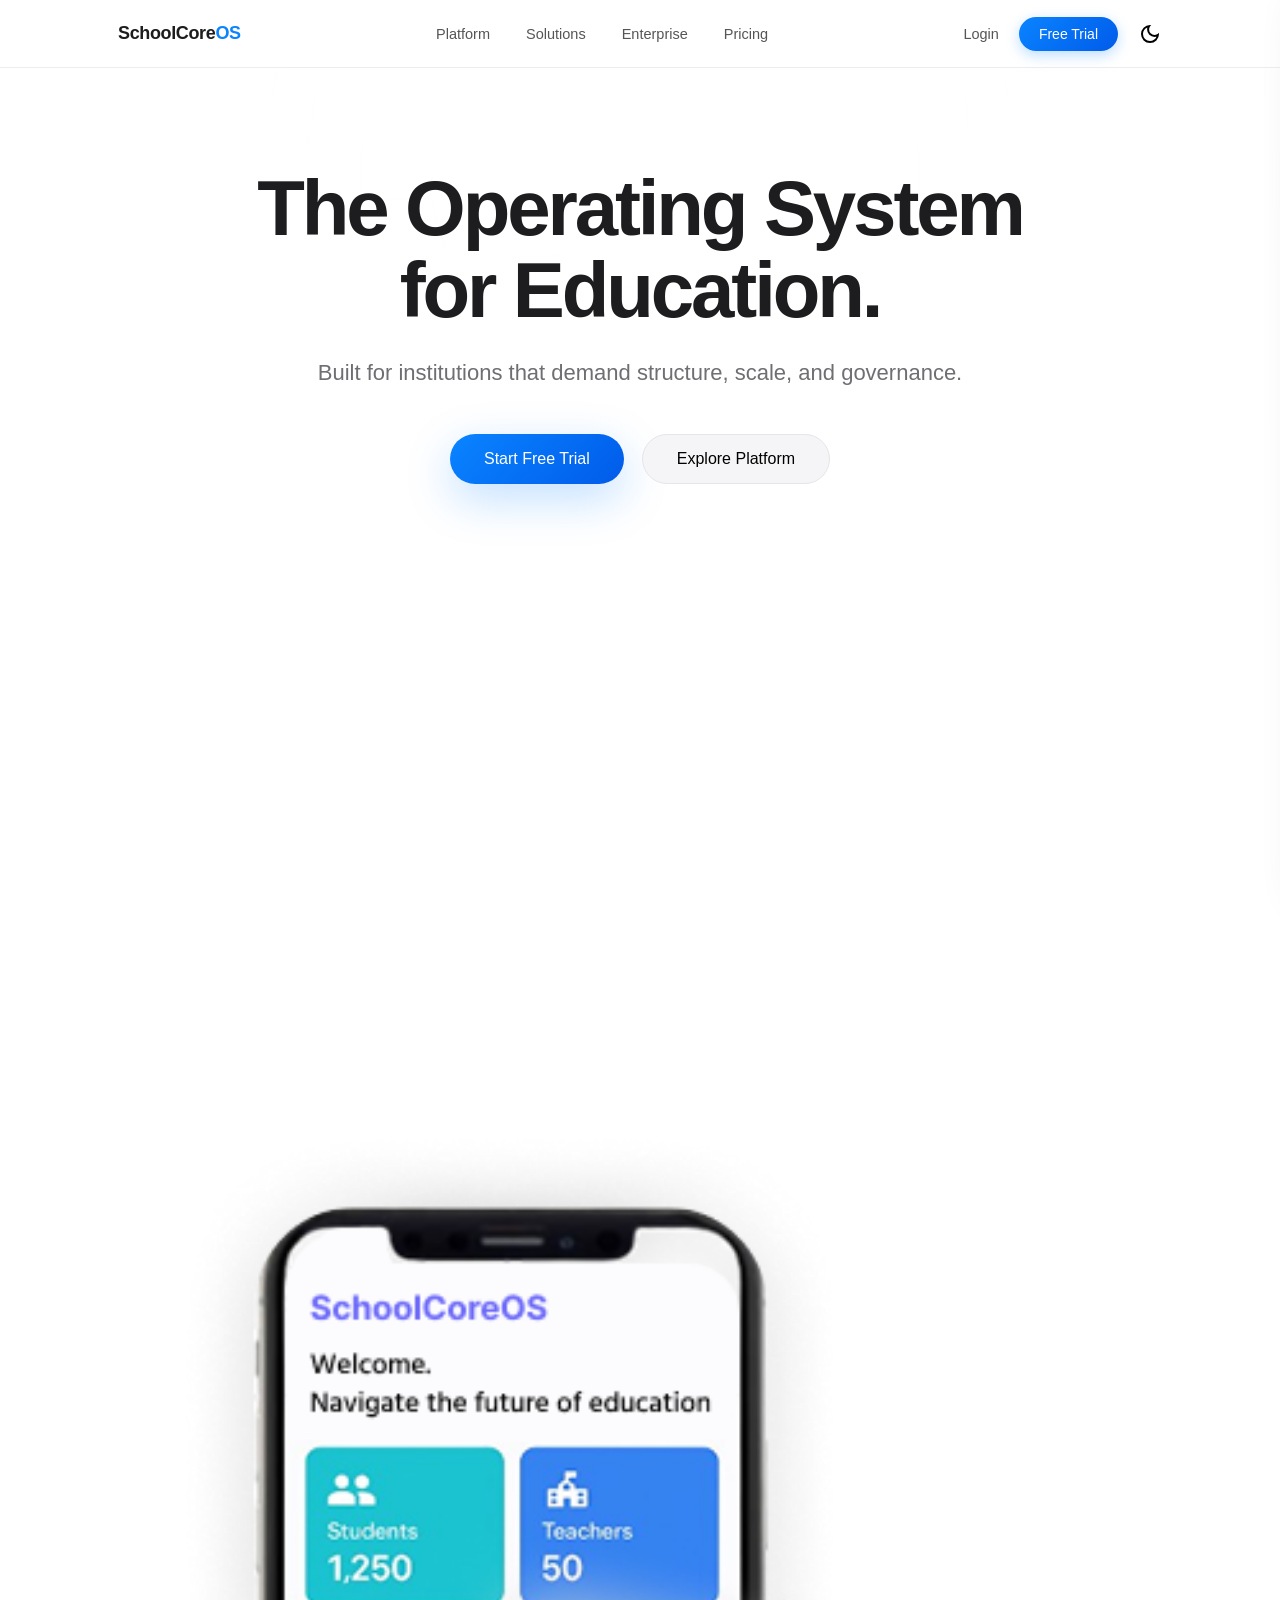
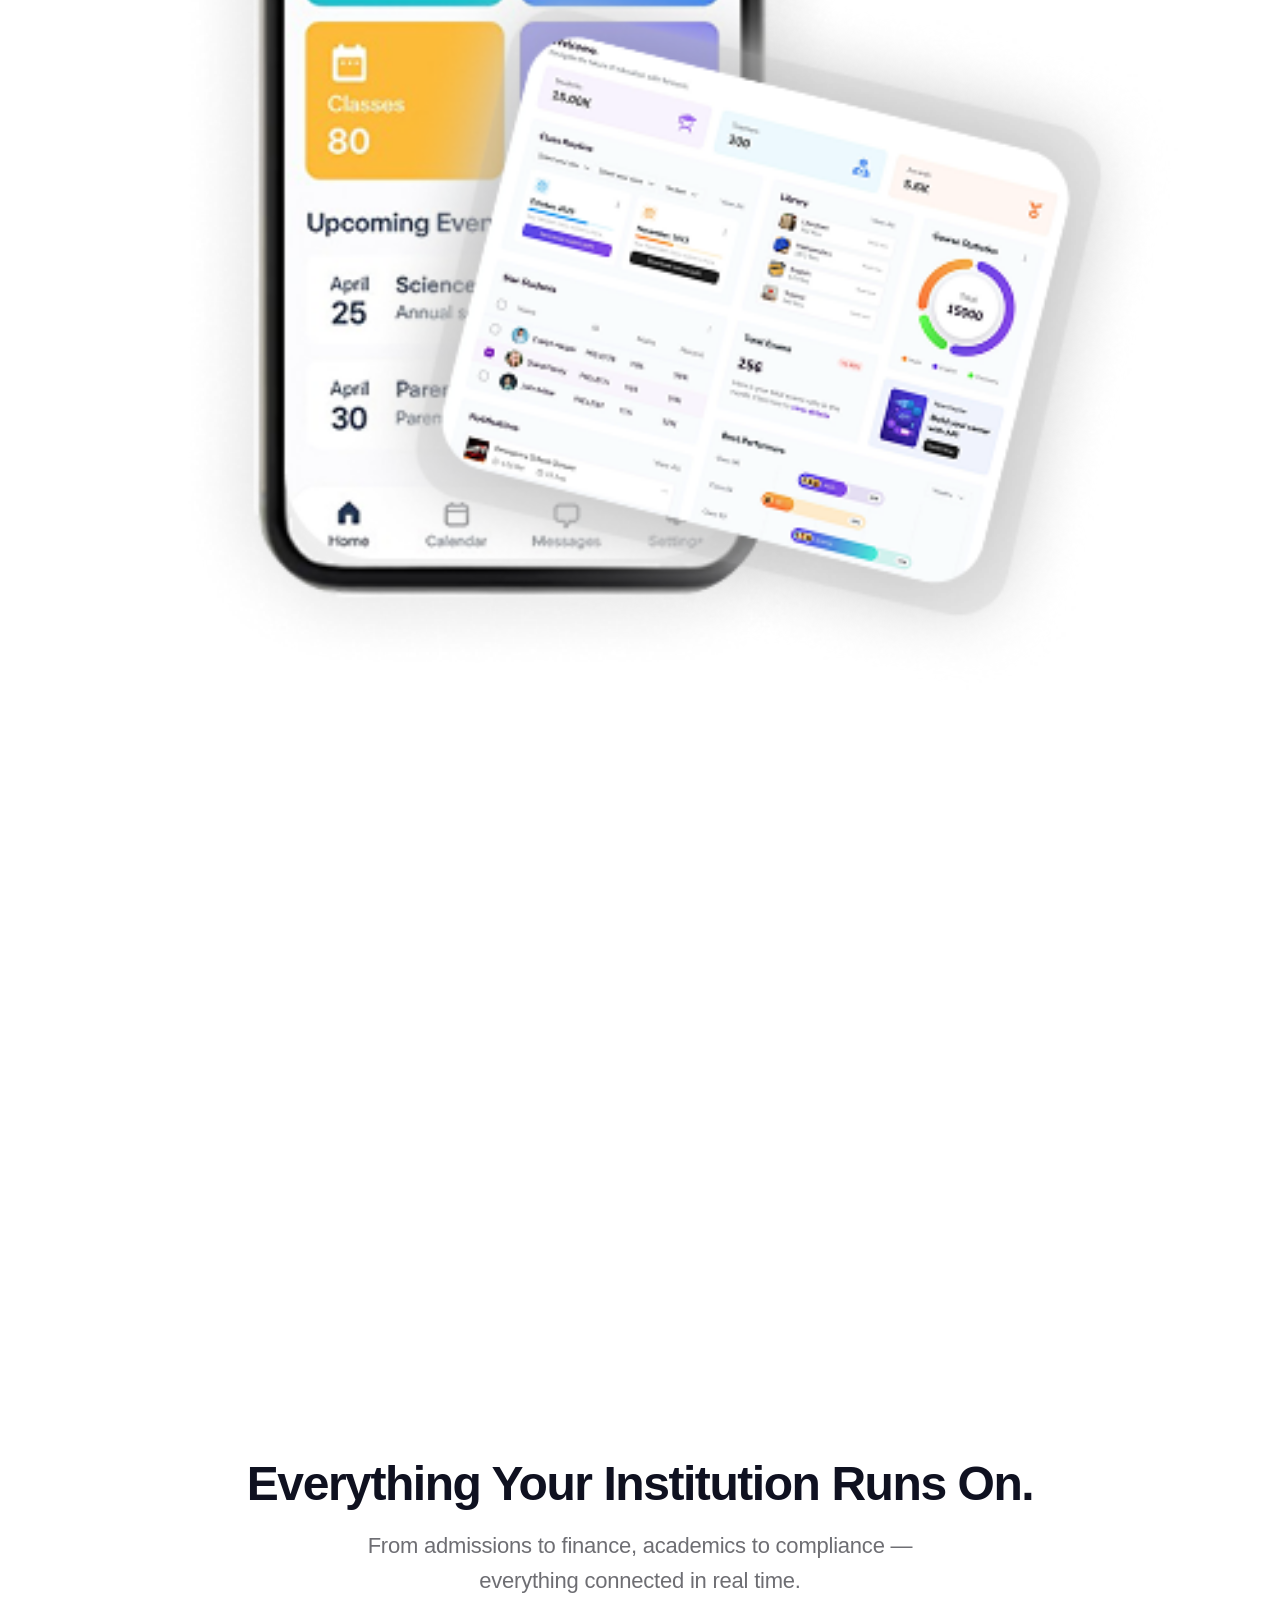
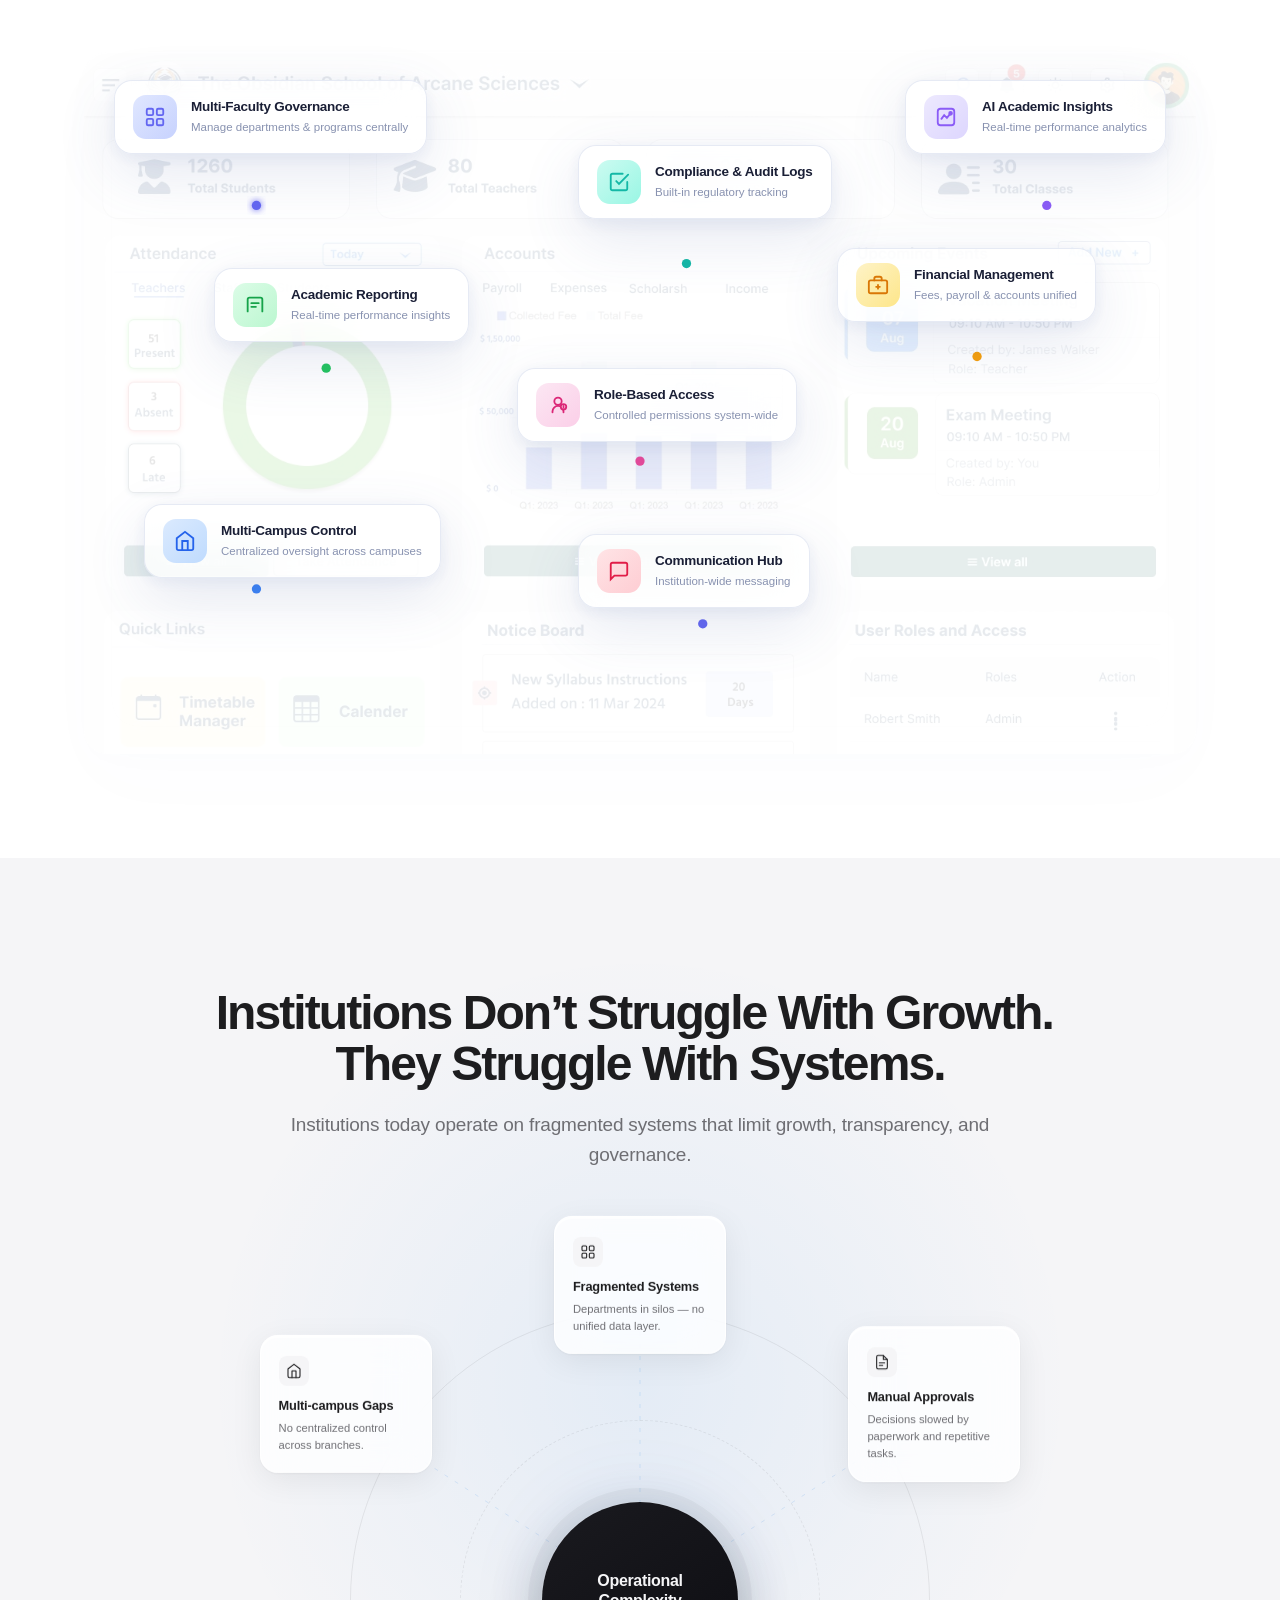
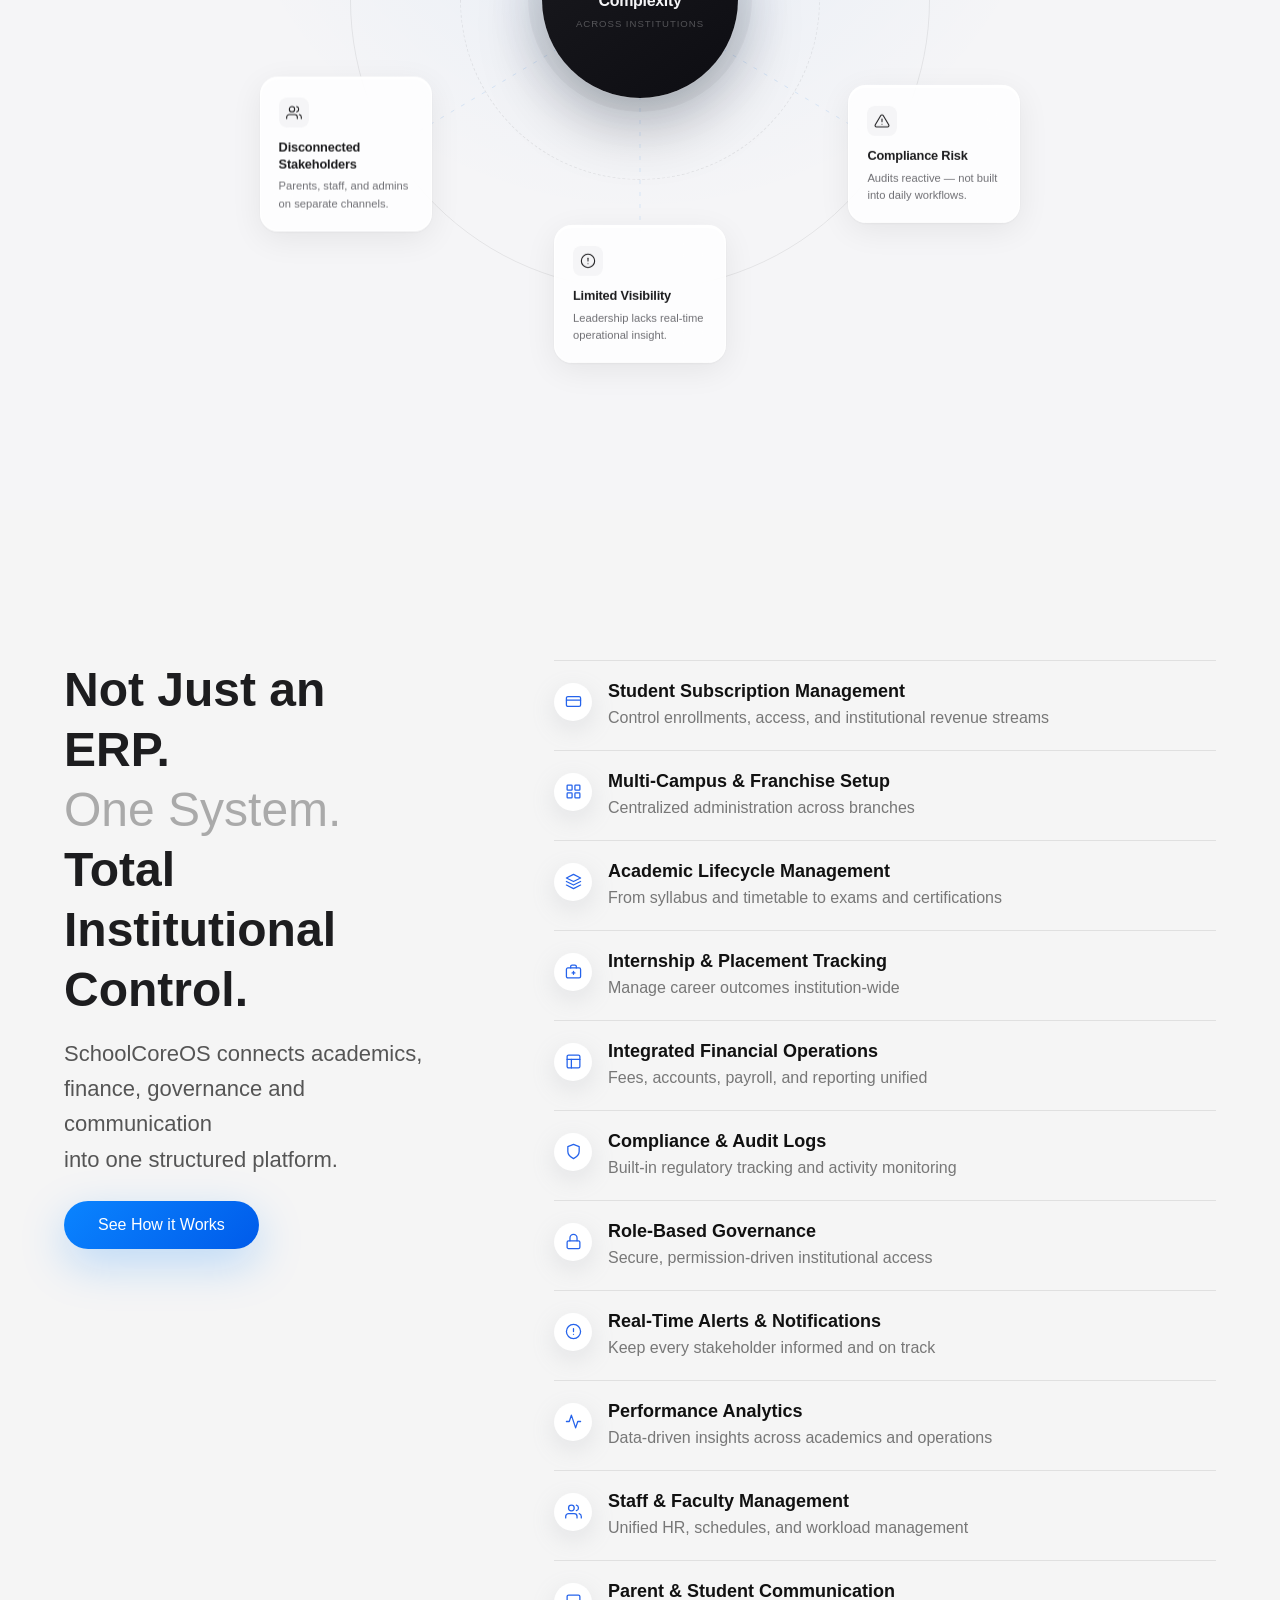
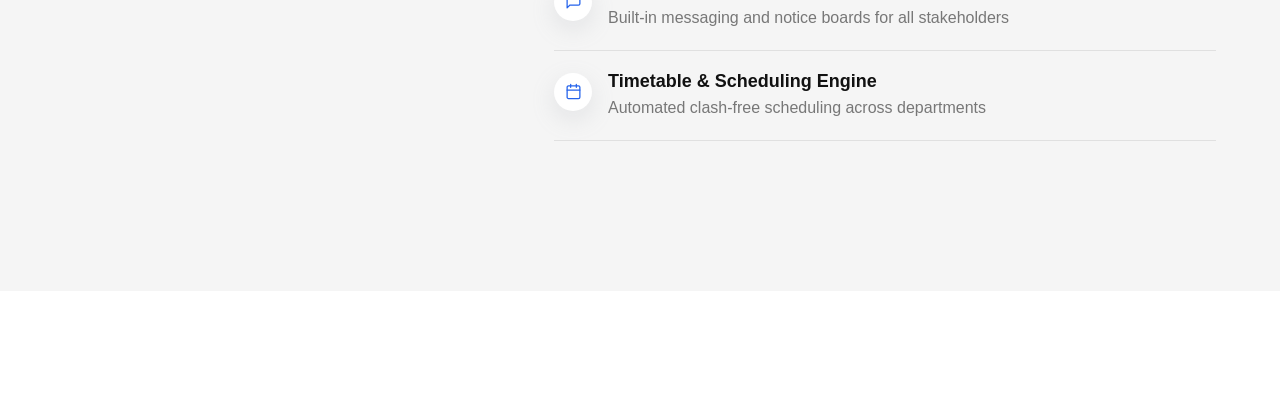
==== commit e37273af: "Add files via upload" ====
--- a/index.html
+++ b/index.html
@@ -11,7 +11,6 @@
     <link rel="stylesheet" href="./styles/solution.css" />
     <link rel="stylesheet" href="./styles/transform.css" />
     <link rel="stylesheet" href="./styles/roles.css" />
-
   </head>
 
   <body>
@@ -138,12 +137,22 @@
       </div>
     </section>
 
-    <!-- Clear Floating Dashboard -->
+    <!-- Dashboard Preview -->
     <div class="dashboard-preview-wrapper">
-      <img
-        src="./assets/images/Desktop - 32 (1).png"
-        class="dashboard-preview"
-      />
+      <picture>
+        <!-- Mobile Image -->
+        <source
+          media="(max-width:500px)"
+          srcset="./assets/images/hero-dashboard.png"
+        />
+
+        <!-- Desktop Image -->
+        <img
+          src="./assets/images/Desktop - 32 (1).png"
+          class="dashboard-preview"
+          alt="Dashboard Preview"
+        />
+      </picture>
     </div>
 
     <!-- HERO END ================================================================================================== -->
@@ -421,86 +430,119 @@
     <!-- FEATURE END ================================================================================================== -->
 
     <!-- PROBLEM DEFINITION START ================================================================================================== -->
-  <section class="problem-section">
-  <div class="section-header reveal">
-    <span class="eyebrow">Platform Overview</span>
-    <h2>Education operations are more <em>complex</em> than they should be.</h2>
-    <p>Institutions rely on disconnected systems that create operational friction, slow decision-making, and increase compliance risk.</p>
-  </div>
-
-  <div class="radial-stage reveal" data-delay="2">
-
-    <!-- orbit rings -->
-    <div class="orbit-ring"></div>
-    <div class="orbit-ring-sm"></div>
-
-    <!-- SVG lines from center (460, 350) to each card -->
-    <svg class="connector-svg" viewBox="0 0 920 700" preserveAspectRatio="none">
-      <line x1="460" y1="350" x2="460" y2="42"/>
-      <line x1="460" y1="350" x2="755" y2="161"/>
-      <line x1="460" y1="350" x2="755" y2="525"/>
-      <line x1="460" y1="350" x2="460" y2="651"/>
-      <line x1="460" y1="350" x2="165" y2="525"/>
-      <line x1="460" y1="350" x2="165" y2="161"/>
-    </svg>
-
-    <!-- Core -->
-    <div class="core">
-      <span class="core-label">Operational<br>Complexity</span>
-      <span class="core-sub">Across Institutions</span>
-    </div>
-
-    <!-- Cards -->
-    <div class="pain-card" data-pos="top">
-      <div class="pain-glyph">
-        <svg viewBox="0 0 24 24"><rect x="3" y="3" width="7" height="7" rx="1.5"/><rect x="14" y="3" width="7" height="7" rx="1.5"/><rect x="3" y="14" width="7" height="7" rx="1.5"/><rect x="14" y="14" width="7" height="7" rx="1.5"/></svg>
-      </div>
-      <h4>Fragmented Systems</h4>
-      <p>Departments in silos — no unified data layer.</p>
-    </div>
-
-    <div class="pain-card" data-pos="top-right">
-      <div class="pain-glyph">
-        <svg viewBox="0 0 24 24"><path d="M14 2H6a2 2 0 00-2 2v16a2 2 0 002 2h12a2 2 0 002-2V8z"/><path d="M14 2v6h6M8 13h8M8 17h5"/></svg>
-      </div>
-      <h4>Manual Approvals</h4>
-      <p>Decisions slowed by paperwork and repetitive tasks.</p>
-    </div>
-
-    <div class="pain-card" data-pos="bottom-right">
-      <div class="pain-glyph">
-        <svg viewBox="0 0 24 24"><path d="M10.29 3.86L1.82 18a2 2 0 001.71 3h16.94a2 2 0 001.71-3L13.71 3.86a2 2 0 00-3.42 0z"/><line x1="12" y1="9" x2="12" y2="13"/><line x1="12" y1="17" x2="12.01" y2="17"/></svg>
-      </div>
-      <h4>Compliance Risk</h4>
-      <p>Audits reactive — not built into daily workflows.</p>
-    </div>
-
-    <div class="pain-card" data-pos="bottom">
-      <div class="pain-glyph">
-        <svg viewBox="0 0 24 24"><circle cx="12" cy="12" r="10"/><line x1="12" y1="8" x2="12" y2="12"/><line x1="12" y1="16" x2="12.01" y2="16"/></svg>
-      </div>
-      <h4>Limited Visibility</h4>
-      <p>Leadership lacks real-time operational insight.</p>
-    </div>
-
-    <div class="pain-card" data-pos="bottom-left">
-      <div class="pain-glyph">
-        <svg viewBox="0 0 24 24"><path d="M17 21v-2a4 4 0 00-4-4H5a4 4 0 00-4 4v2"/><circle cx="9" cy="7" r="4"/><path d="M23 21v-2a4 4 0 00-3-3.87"/><path d="M16 3.13a4 4 0 010 7.75"/></svg>
-      </div>
-      <h4>Disconnected Stakeholders</h4>
-      <p>Parents, staff, and admins on separate channels.</p>
-    </div>
-
-    <div class="pain-card" data-pos="top-left">
-      <div class="pain-glyph">
-        <svg viewBox="0 0 24 24"><path d="M3 9l9-7 9 7v11a2 2 0 01-2 2H5a2 2 0 01-2-2z"/><polyline points="9 22 9 12 15 12 15 22"/></svg>
-      </div>
-      <h4>Multi-campus Gaps</h4>
-      <p>No centralized control across branches.</p>
-    </div>
-
-  </div>
-</section>
+    <section class="problem-section">
+      <div class="section-header reveal">
+        <h2>
+          Institutions Don’t Struggle With Growth. + They Struggle With Systems.
+        </h2>
+        <p>
+          Institutions today operate on fragmented systems that limit growth,
+          transparency, and governance.
+        </p>
+      </div>
+
+      <div class="radial-stage reveal" data-delay="2">
+        <!-- orbit rings -->
+        <div class="orbit-ring"></div>
+        <div class="orbit-ring-sm"></div>
+
+        <!-- SVG lines from center (460, 350) to each card -->
+        <svg
+          class="connector-svg"
+          viewBox="0 0 920 700"
+          preserveAspectRatio="none"
+        >
+          <line x1="460" y1="350" x2="460" y2="42" />
+          <line x1="460" y1="350" x2="755" y2="161" />
+          <line x1="460" y1="350" x2="755" y2="525" />
+          <line x1="460" y1="350" x2="460" y2="651" />
+          <line x1="460" y1="350" x2="165" y2="525" />
+          <line x1="460" y1="350" x2="165" y2="161" />
+        </svg>
+
+        <!-- Core -->
+        <div class="core">
+          <span class="core-label">Operational<br />Complexity</span>
+          <span class="core-sub">Across Institutions</span>
+        </div>
+
+        <!-- Cards -->
+        <div class="pain-card" data-pos="top">
+          <div class="pain-glyph">
+            <svg viewBox="0 0 24 24">
+              <rect x="3" y="3" width="7" height="7" rx="1.5" />
+              <rect x="14" y="3" width="7" height="7" rx="1.5" />
+              <rect x="3" y="14" width="7" height="7" rx="1.5" />
+              <rect x="14" y="14" width="7" height="7" rx="1.5" />
+            </svg>
+          </div>
+          <h4>Fragmented Systems</h4>
+          <p>Departments in silos — no unified data layer.</p>
+        </div>
+
+        <div class="pain-card" data-pos="top-right">
+          <div class="pain-glyph">
+            <svg viewBox="0 0 24 24">
+              <path d="M14 2H6a2 2 0 00-2 2v16a2 2 0 002 2h12a2 2 0 002-2V8z" />
+              <path d="M14 2v6h6M8 13h8M8 17h5" />
+            </svg>
+          </div>
+          <h4>Manual Approvals</h4>
+          <p>Decisions slowed by paperwork and repetitive tasks.</p>
+        </div>
+
+        <div class="pain-card" data-pos="bottom-right">
+          <div class="pain-glyph">
+            <svg viewBox="0 0 24 24">
+              <path
+                d="M10.29 3.86L1.82 18a2 2 0 001.71 3h16.94a2 2 0 001.71-3L13.71 3.86a2 2 0 00-3.42 0z"
+              />
+              <line x1="12" y1="9" x2="12" y2="13" />
+              <line x1="12" y1="17" x2="12.01" y2="17" />
+            </svg>
+          </div>
+          <h4>Compliance Risk</h4>
+          <p>Audits reactive — not built into daily workflows.</p>
+        </div>
+
+        <div class="pain-card" data-pos="bottom">
+          <div class="pain-glyph">
+            <svg viewBox="0 0 24 24">
+              <circle cx="12" cy="12" r="10" />
+              <line x1="12" y1="8" x2="12" y2="12" />
+              <line x1="12" y1="16" x2="12.01" y2="16" />
+            </svg>
+          </div>
+          <h4>Limited Visibility</h4>
+          <p>Leadership lacks real-time operational insight.</p>
+        </div>
+
+        <div class="pain-card" data-pos="bottom-left">
+          <div class="pain-glyph">
+            <svg viewBox="0 0 24 24">
+              <path d="M17 21v-2a4 4 0 00-4-4H5a4 4 0 00-4 4v2" />
+              <circle cx="9" cy="7" r="4" />
+              <path d="M23 21v-2a4 4 0 00-3-3.87" />
+              <path d="M16 3.13a4 4 0 010 7.75" />
+            </svg>
+          </div>
+          <h4>Disconnected Stakeholders</h4>
+          <p>Parents, staff, and admins on separate channels.</p>
+        </div>
+
+        <div class="pain-card" data-pos="top-left">
+          <div class="pain-glyph">
+            <svg viewBox="0 0 24 24">
+              <path d="M3 9l9-7 9 7v11a2 2 0 01-2 2H5a2 2 0 01-2-2z" />
+              <polyline points="9 22 9 12 15 12 15 22" />
+            </svg>
+          </div>
+          <h4>Multi-campus Gaps</h4>
+          <p>No centralized control across branches.</p>
+        </div>
+      </div>
+    </section>
     <!-- PROBLEM DEFINITION END ================================================================================================== -->
 
     <!-- SOLUTION START ================================================================================================== -->
--- a/styles/hero.css
+++ b/styles/hero.css
@@ -40,7 +40,6 @@
   z-index: 2;
   max-width: 950px;
   margin: 0 auto;
-  padding-bottom: 0px;
 }
 
 /* Headline */
@@ -102,7 +101,7 @@
   transform: translateY(-2px);
 }
 
-/* Floating Dashboard Preview */
+/* Dashboard Preview */
 .dashboard-preview-wrapper {
   position: relative;
   z-index: 2;
@@ -114,10 +113,12 @@
   width: 100%;
   max-width: 1100px;
   border-radius: 24px;
-  box-shadow: 0 60px 120px rgba(0, 0, 0, 0.2);
+  display: block;
+  margin: auto;
 }
 
 /* Responsive */
+
 @media (max-width: 900px) {
   .hero {
     padding: 120px 24px 0;
@@ -134,8 +135,36 @@
   .hero-buttons {
     flex-direction: column;
   }
+}
 
-  .dashboard-preview {
-    max-width: 100%;
+@media (max-width: 500px) {
+
+  .hero {
+    padding: 60px 20px 0;
   }
-}
+
+  .hero h1 {
+    font-size: 28px;
+  }
+
+  .hero p {
+    font-size: 16px;
+  }
+
+  .dashboard-preview-wrapper {
+    margin-top: -250px;
+  }
+  .hero-buttons{
+    display: flex;
+    flex-direction: column;
+    justify-content: center ;
+    align-items: center;
+    gap: 10px;
+  }
+  .primary-btn{
+    width: 70%;
+  }
+  .secondary-btn{
+    width: 70%;
+  }
+}
--- a/styles/features.css
+++ b/styles/features.css
@@ -887,6 +887,12 @@
             .features-hero {
                 padding: 36px 0 44px;
             }
+            .features-hero-text h2{
+                font-size: 24px;
+            }
+            .features-hero-text p{
+                font-size: 16px;
+            }
 
             .features-card {
                 width: 66%;
--- a/styles/problems.css
+++ b/styles/problems.css
@@ -54,12 +54,12 @@
 }
 
 .section-header h2 {
-  font-size: clamp(2.6rem, 5vw, 4rem);
+  font-size: 48px;
   font-weight: 700;
   line-height: 1.06;
   letter-spacing: -0.04em;
   color: var(--ink);
-  max-width: 720px;
+  max-width: 900px;
   margin: 0 auto;
 }
 
@@ -70,7 +70,7 @@
 
 .section-header p {
   margin: 20px auto 0;
-  max-width: 500px;
+  max-width: 720px;
   font-size: 1.1875rem;
   font-weight: 400;
   line-height: 1.58;
@@ -286,5 +286,14 @@
 }
 @media (max-width: 520px) {
   .pillars-grid { grid-template-columns: 1fr; }
-}
-
+  .section-header h2{
+    font-size: 24px;
+  }
+  .section-header p{
+    font-size: 16px;
+  }
+  .problem-section {
+  background: var(--off);
+  padding: 70px 0 160px;}
+}
+
--- a/styles/transform.css
+++ b/styles/transform.css
@@ -52,6 +52,8 @@
 
 .compare-row{
 display:flex;
+flex-direction: row;
+text-align: start;
 align-items:center;
 gap:10px;
 padding:12px 0;
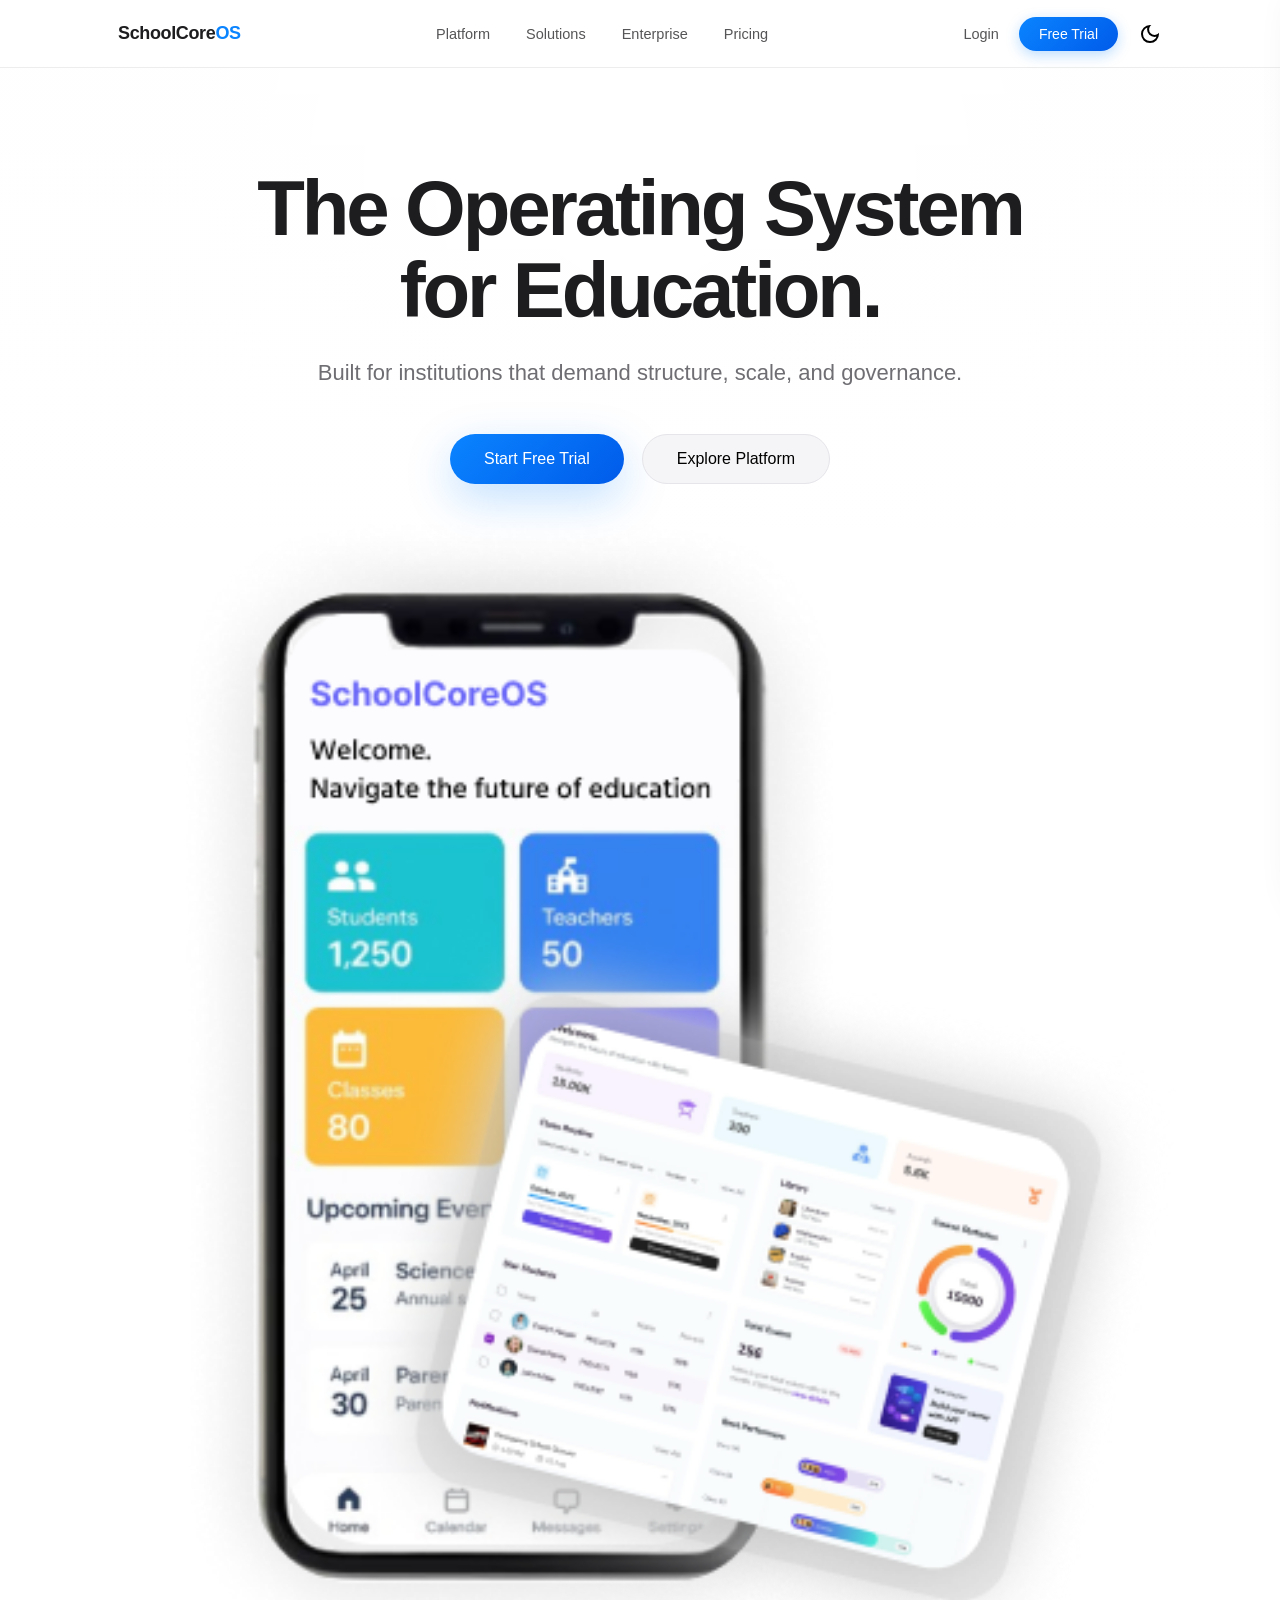
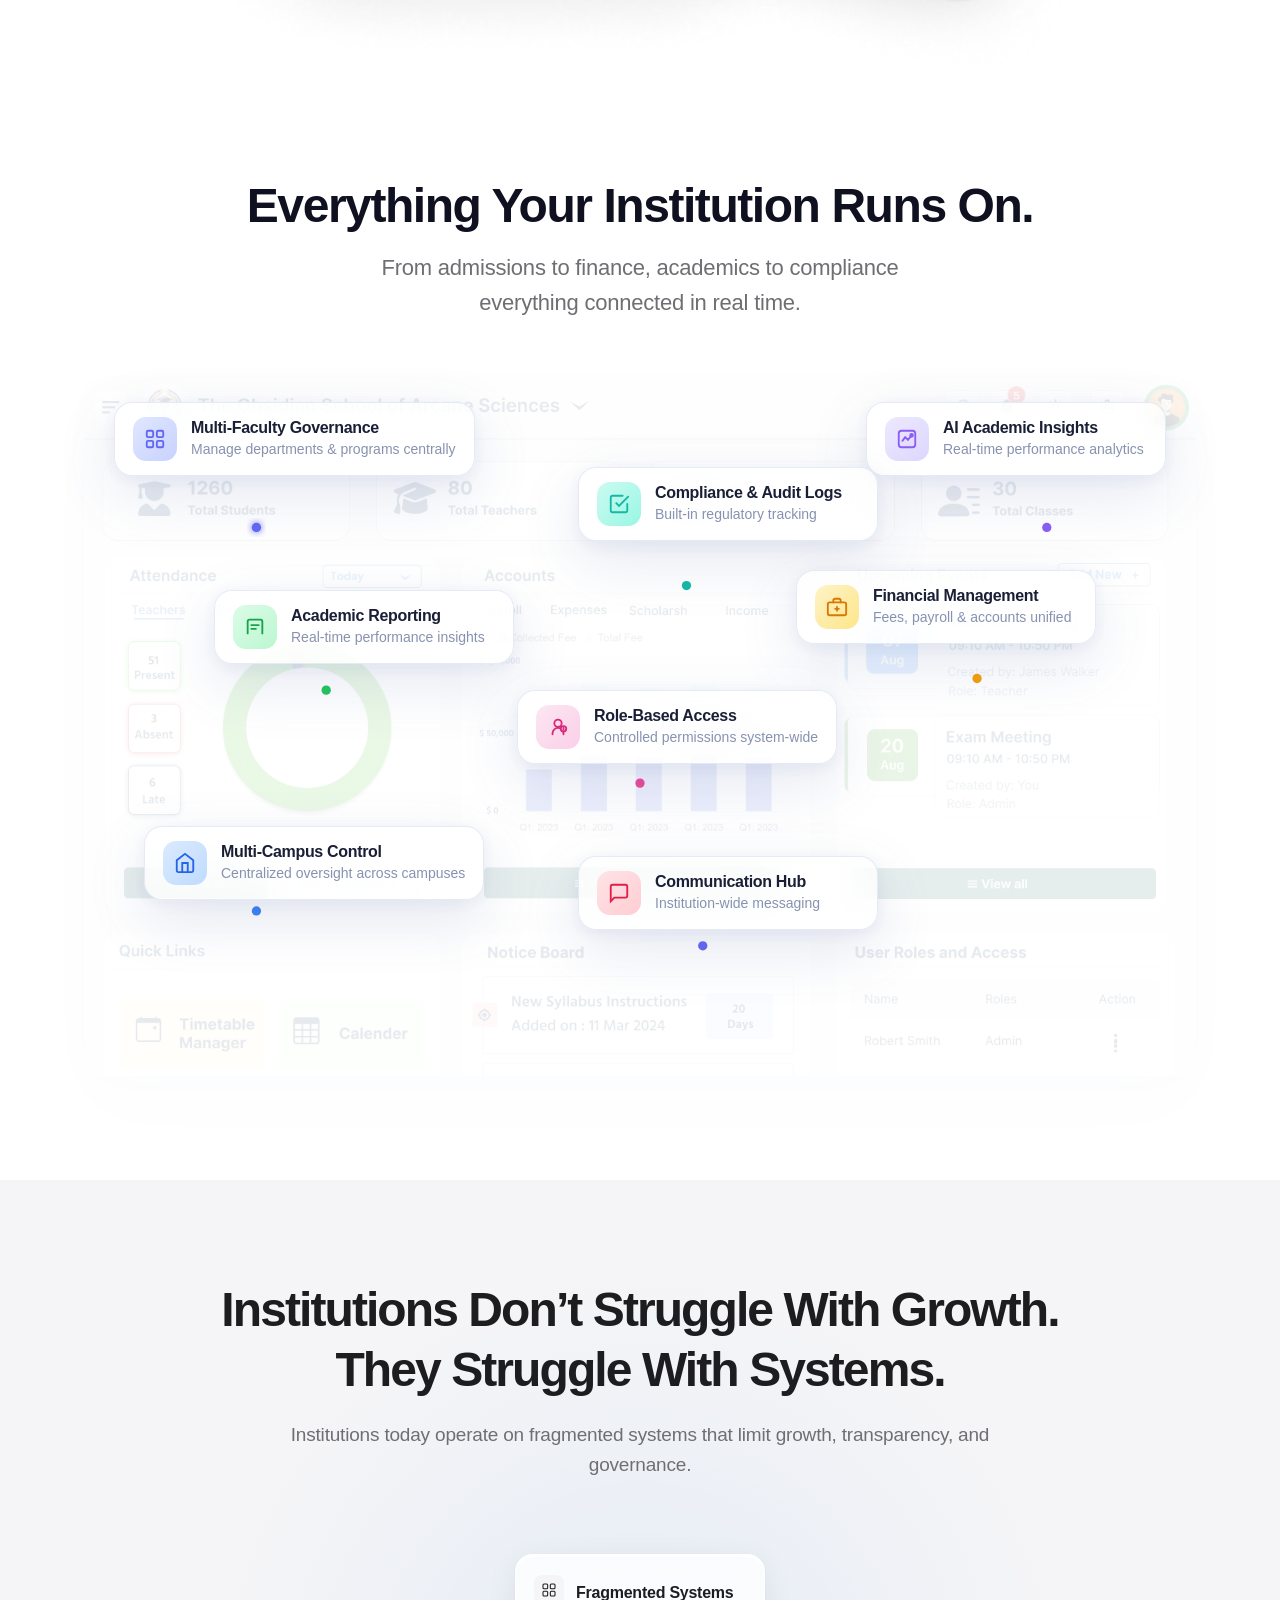
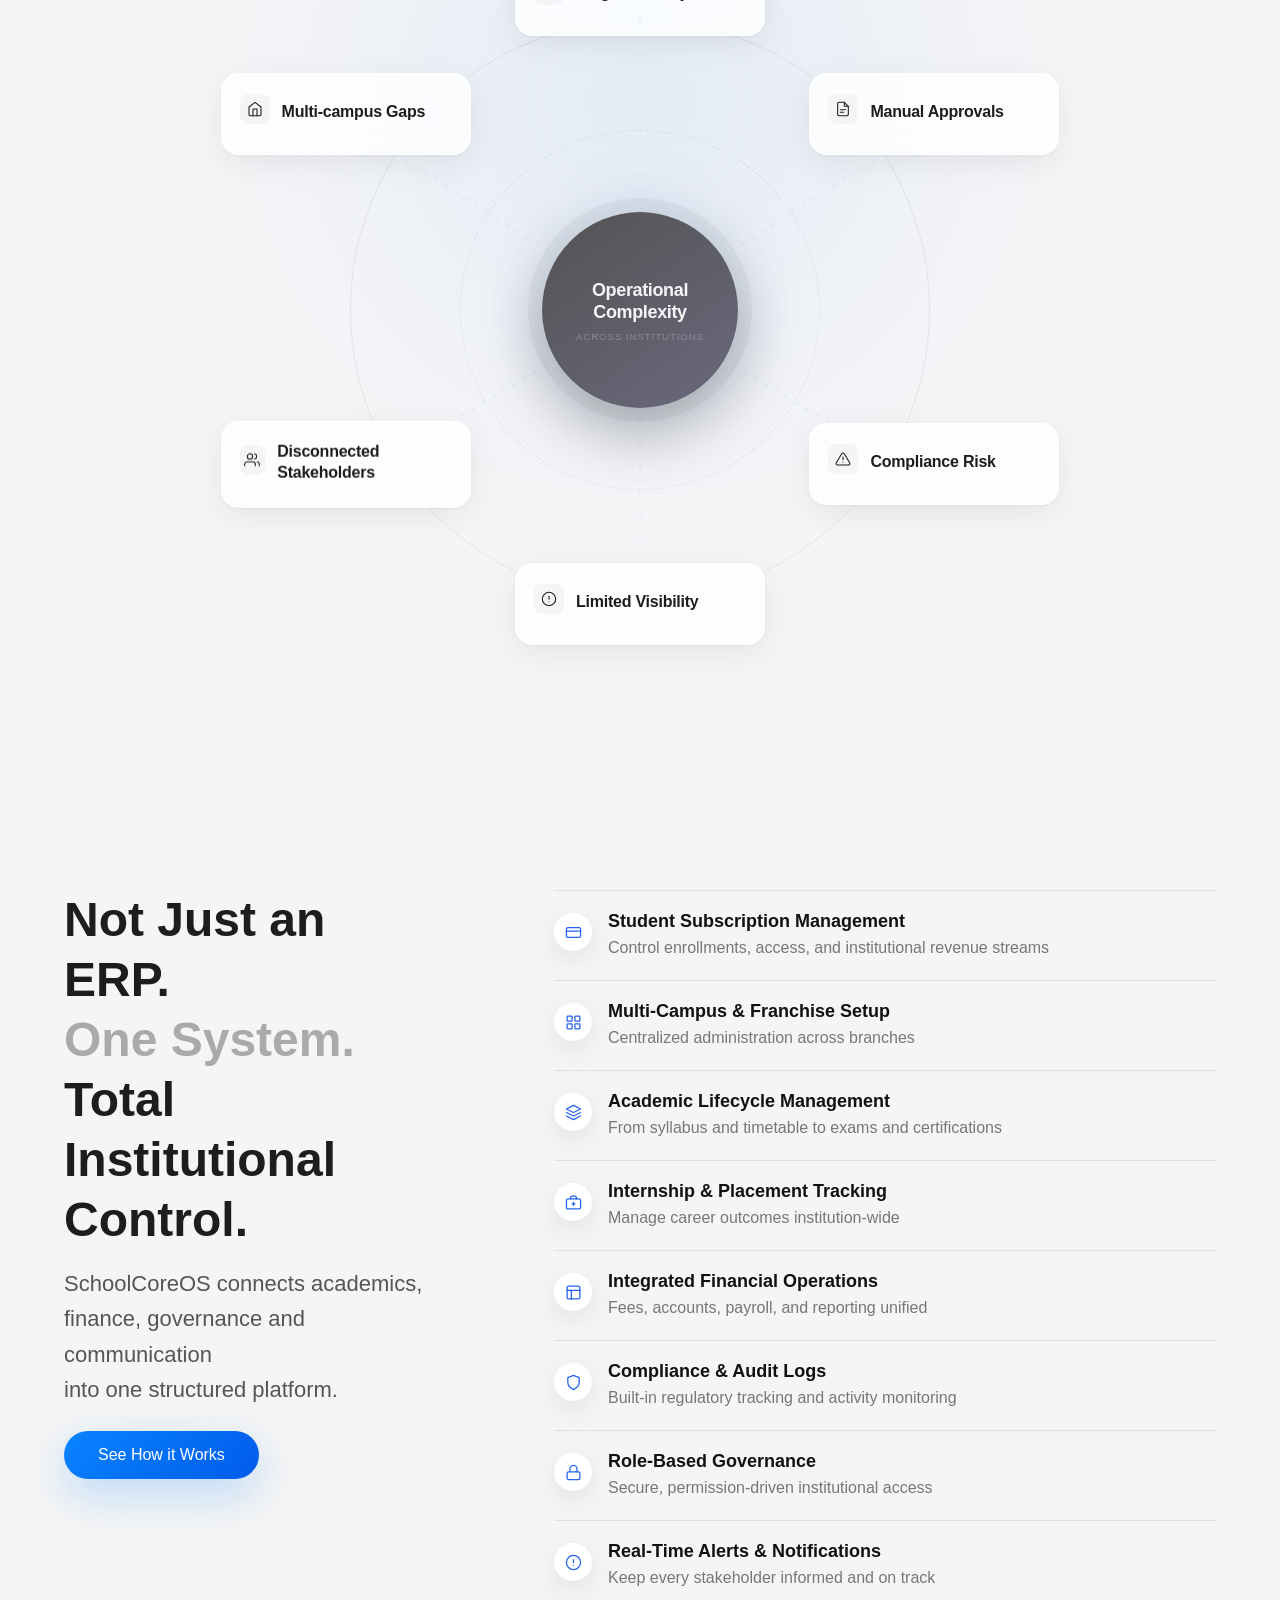
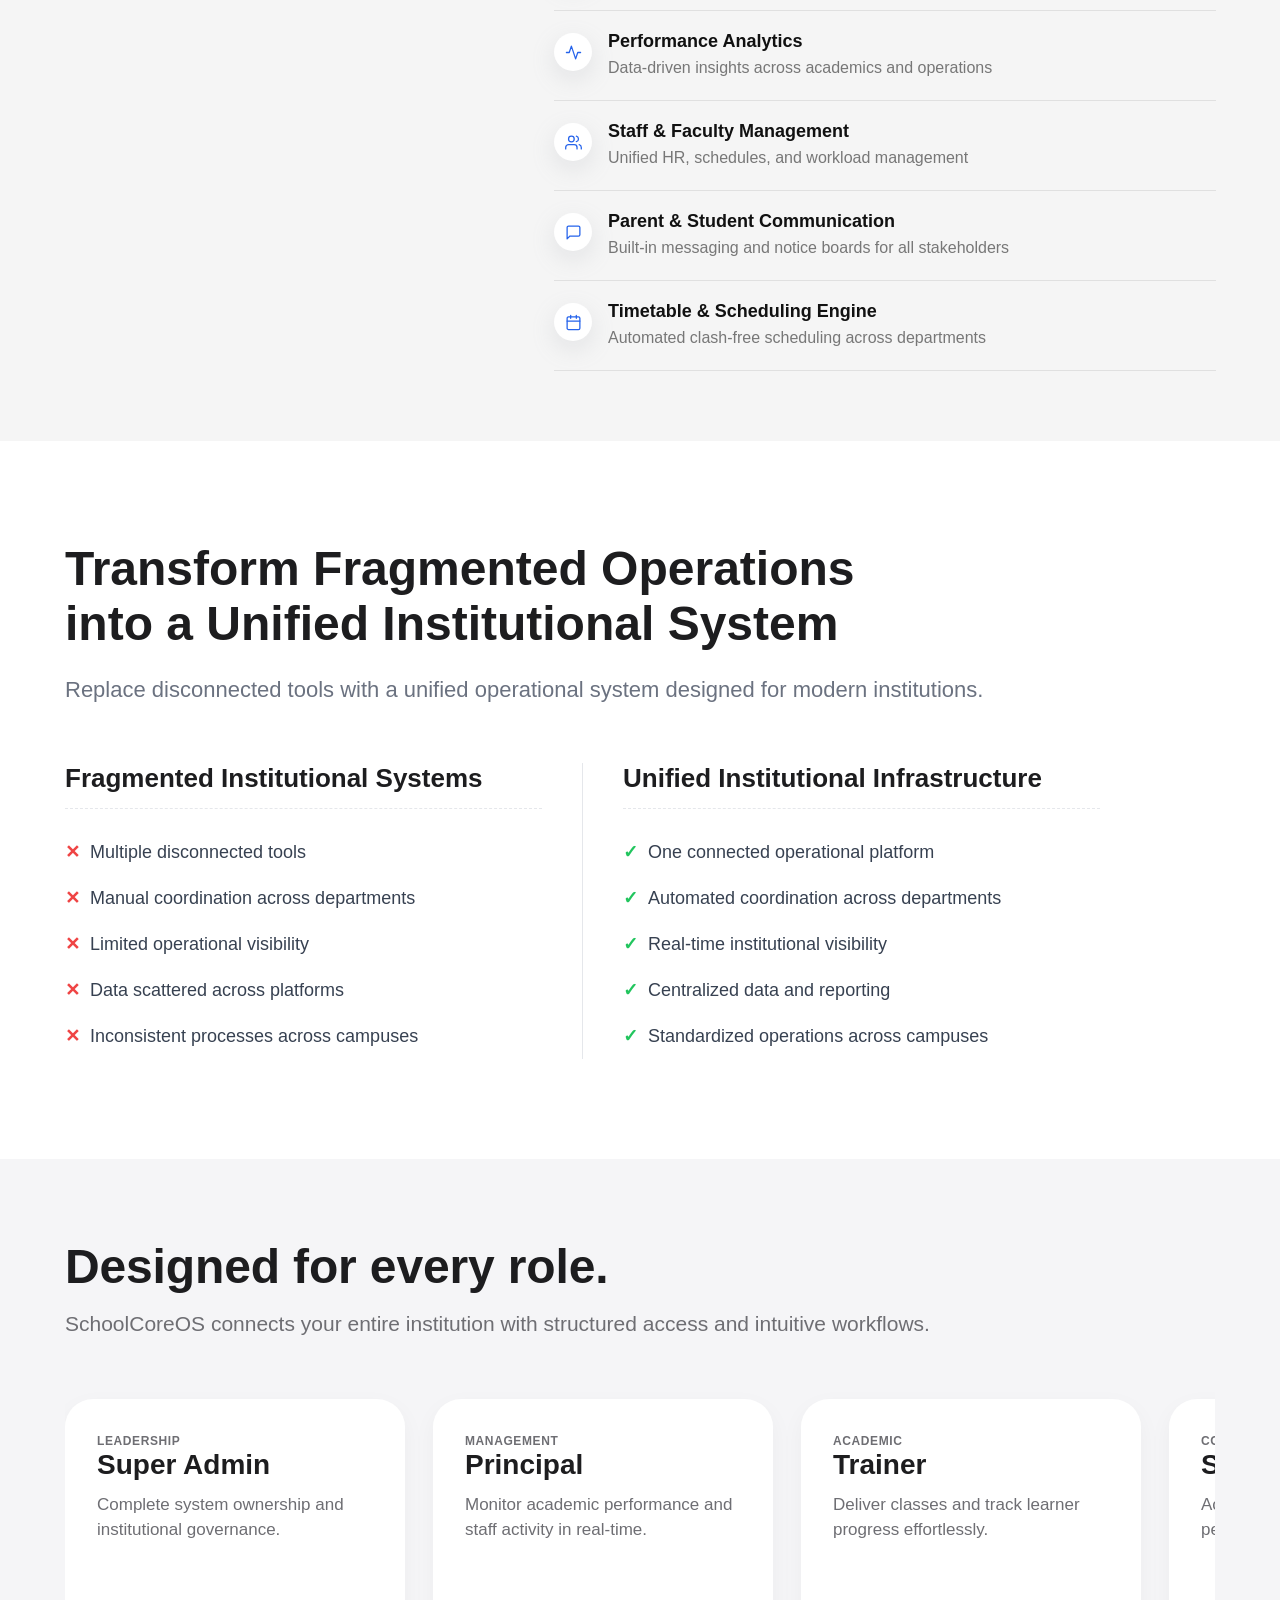
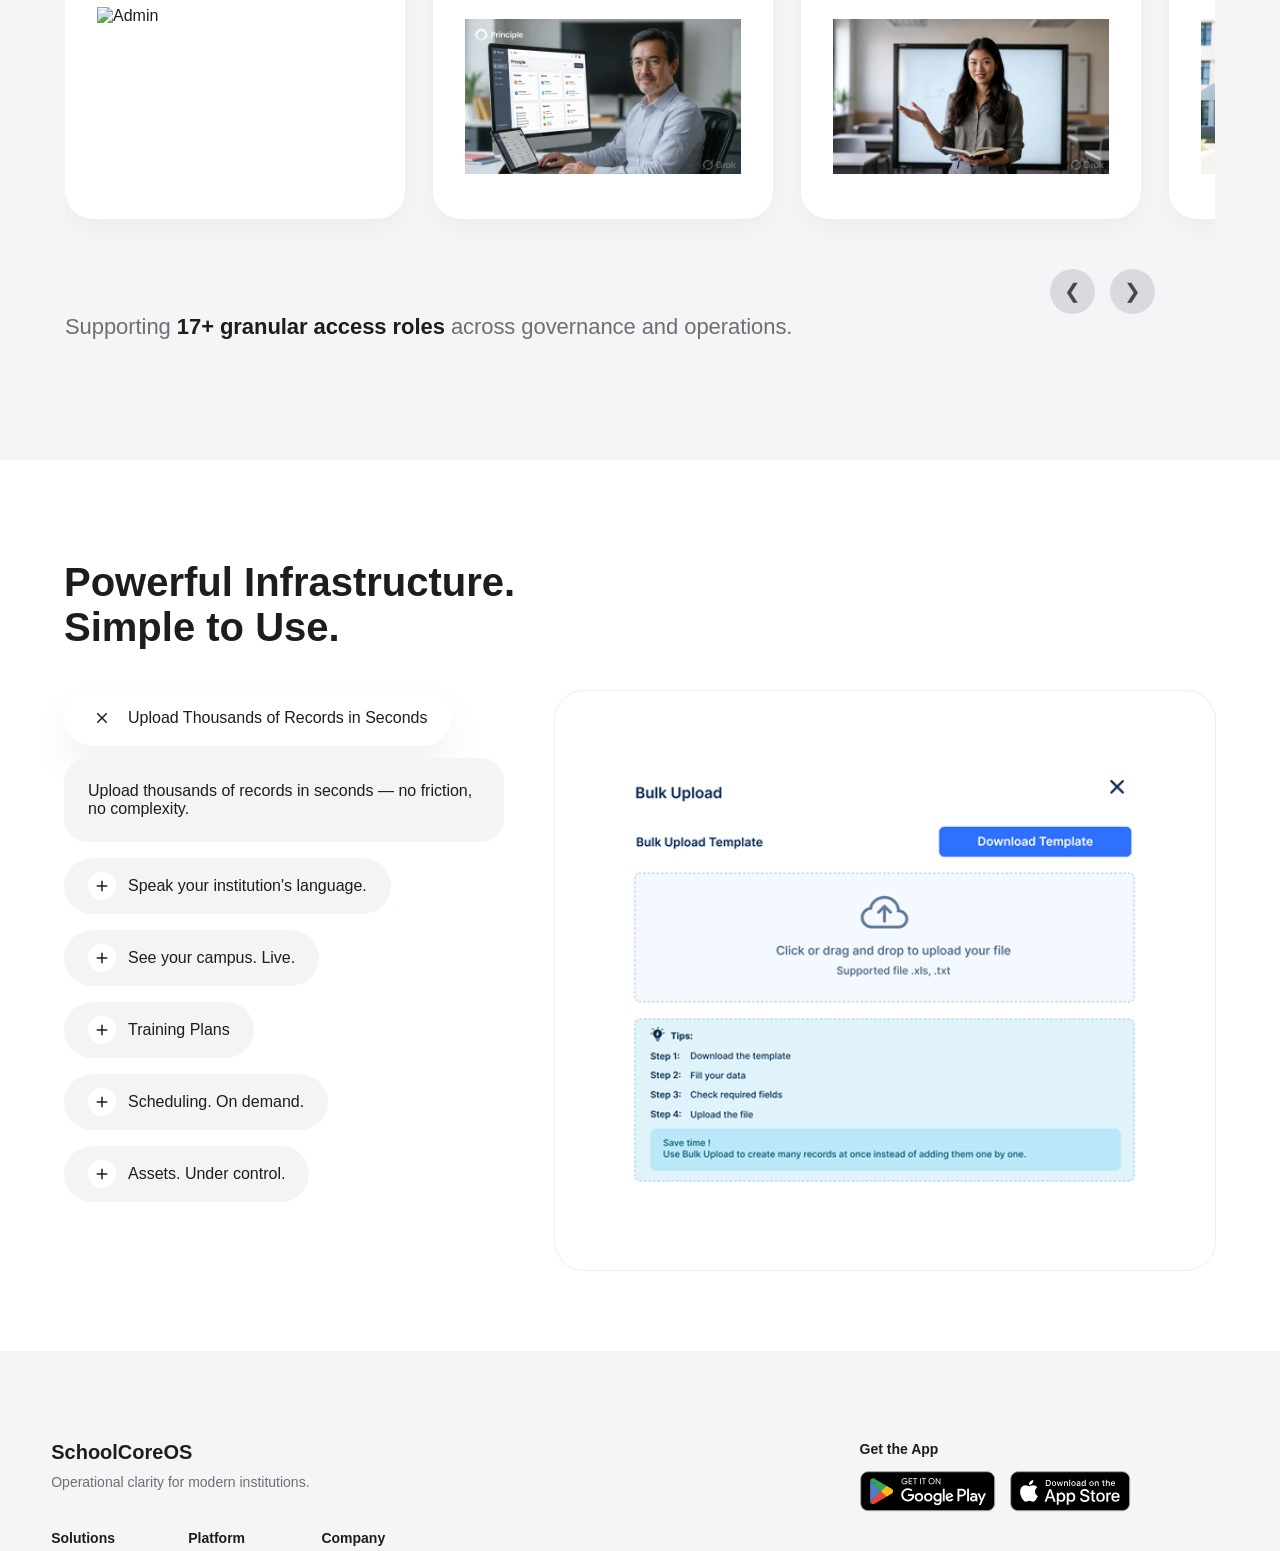
==== commit 70216138: "Add files via upload" ====
--- a/index.html
+++ b/index.html
@@ -11,6 +11,9 @@
     <link rel="stylesheet" href="./styles/solution.css" />
     <link rel="stylesheet" href="./styles/transform.css" />
     <link rel="stylesheet" href="./styles/roles.css" />
+    <link rel="stylesheet" href="./styles/easy-to-use.css" />
+
+    <link rel="stylesheet" href="./styles/footer.css" />
   </head>
 
   <body>
@@ -63,7 +66,7 @@
     <!-- OFFCANVAS -->
     <aside class="offcanvas" id="offcanvas" aria-hidden="true">
       <div class="offcanvas-header">
-        <span class="offcanvas-logo">School<span>Core</span>OS</span>
+        <span class="offcanvas-logo">SchoolCore<span>OS</span></span>
         <button class="close-btn" id="closeBtn" aria-label="Close menu">
           ✕
         </button>
@@ -143,7 +146,7 @@
         <!-- Mobile Image -->
         <source
           media="(max-width:500px)"
-          srcset="./assets/images/hero-dashboard.png"
+          srcset="./assets/images/dashboard-mobile-view.png"
         />
 
         <!-- Desktop Image -->
@@ -162,7 +165,7 @@
       <div class="features-hero-text">
         <h2>Everything Your Institution Runs On.</h2>
         <p>
-          From admissions to finance, academics to compliance —everything
+          From admissions to finance, academics to compliance everything
           connected in real time.
         </p>
       </div>
@@ -433,8 +436,7 @@
     <section class="problem-section">
       <div class="section-header reveal">
         <h2>
-          Institutions Don’t Struggle With Growth. - They Struggle With Systems.
+          Institutions Don’t Struggle With Growth. They Struggle With Systems.
         </h2>
         <p>
           Institutions today operate on fragmented systems that limit growth,
@@ -469,77 +471,106 @@
 
         <!-- Cards -->
         <div class="pain-card" data-pos="top">
-          <div class="pain-glyph">
-            <svg viewBox="0 0 24 24">
-              <rect x="3" y="3" width="7" height="7" rx="1.5" />
-              <rect x="14" y="3" width="7" height="7" rx="1.5" />
-              <rect x="3" y="14" width="7" height="7" rx="1.5" />
-              <rect x="14" y="14" width="7" height="7" rx="1.5" />
-            </svg>
-          </div>
-          <h4>Fragmented Systems</h4>
-          <p>Departments in silos — no unified data layer.</p>
+          <div class="pain-header">
+            <div class="pain-glyph">
+              <svg viewBox="0 0 24 24">
+                <rect x="3" y="3" width="7" height="7" rx="1.5" />
+                <rect x="14" y="3" width="7" height="7" rx="1.5" />
+                <rect x="3" y="14" width="7" height="7" rx="1.5" />
+                <rect x="14" y="14" width="7" height="7" rx="1.5" />
+              </svg>
+            </div>
+            <h4>Fragmented Systems</h4>
+          </div>
+
+          <p class="pain-desc">Departments in silos — no unified data layer.</p>
         </div>
 
         <div class="pain-card" data-pos="top-right">
-          <div class="pain-glyph">
-            <svg viewBox="0 0 24 24">
-              <path d="M14 2H6a2 2 0 00-2 2v16a2 2 0 002 2h12a2 2 0 002-2V8z" />
-              <path d="M14 2v6h6M8 13h8M8 17h5" />
-            </svg>
-          </div>
-          <h4>Manual Approvals</h4>
-          <p>Decisions slowed by paperwork and repetitive tasks.</p>
+          <div class="pain-header">
+            <div class="pain-glyph">
+              <svg viewBox="0 0 24 24">
+                <path
+                  d="M14 2H6a2 2 0 00-2 2v16a2 2 0 002 2h12a2 2 0 002-2V8z"
+                />
+                <path d="M14 2v6h6M8 13h8M8 17h5" />
+              </svg>
+            </div>
+            <h4>Manual Approvals</h4>
+          </div>
+
+          <p class="pain-desc">
+            Decisions slowed by paperwork and repetitive tasks.
+          </p>
         </div>
 
         <div class="pain-card" data-pos="bottom-right">
-          <div class="pain-glyph">
-            <svg viewBox="0 0 24 24">
-              <path
-                d="M10.29 3.86L1.82 18a2 2 0 001.71 3h16.94a2 2 0 001.71-3L13.71 3.86a2 2 0 00-3.42 0z"
-              />
-              <line x1="12" y1="9" x2="12" y2="13" />
-              <line x1="12" y1="17" x2="12.01" y2="17" />
-            </svg>
-          </div>
-          <h4>Compliance Risk</h4>
-          <p>Audits reactive — not built into daily workflows.</p>
+          <div class="pain-header">
+            <div class="pain-glyph">
+              <svg viewBox="0 0 24 24">
+                <path
+                  d="M10.29 3.86L1.82 18a2 2 0 001.71 3h16.94a2 2 0 001.71-3L13.71 3.86a2 2 0 00-3.42 0z"
+                />
+                <line x1="12" y1="9" x2="12" y2="13" />
+                <line x1="12" y1="17" x2="12.01" y2="17" />
+              </svg>
+            </div>
+            <h4>Compliance Risk</h4>
+          </div>
+
+          <p class="pain-desc">
+            Audits reactive — not built into daily workflows.
+          </p>
         </div>
 
         <div class="pain-card" data-pos="bottom">
-          <div class="pain-glyph">
-            <svg viewBox="0 0 24 24">
-              <circle cx="12" cy="12" r="10" />
-              <line x1="12" y1="8" x2="12" y2="12" />
-              <line x1="12" y1="16" x2="12.01" y2="16" />
-            </svg>
-          </div>
-          <h4>Limited Visibility</h4>
-          <p>Leadership lacks real-time operational insight.</p>
+          <div class="pain-header">
+            <div class="pain-glyph">
+              <svg viewBox="0 0 24 24">
+                <circle cx="12" cy="12" r="10" />
+                <line x1="12" y1="8" x2="12" y2="12" />
+                <line x1="12" y1="16" x2="12.01" y2="16" />
+              </svg>
+            </div>
+            <h4>Limited Visibility</h4>
+          </div>
+
+          <p class="pain-desc">
+            Leadership lacks real-time operational insight.
+          </p>
         </div>
 
         <div class="pain-card" data-pos="bottom-left">
-          <div class="pain-glyph">
-            <svg viewBox="0 0 24 24">
-              <path d="M17 21v-2a4 4 0 00-4-4H5a4 4 0 00-4 4v2" />
-              <circle cx="9" cy="7" r="4" />
-              <path d="M23 21v-2a4 4 0 00-3-3.87" />
-              <path d="M16 3.13a4 4 0 010 7.75" />
-            </svg>
-          </div>
-          <h4>Disconnected Stakeholders</h4>
-          <p>Parents, staff, and admins on separate channels.</p>
+          <div class="pain-header">
+            <div class="pain-glyph">
+              <svg viewBox="0 0 24 24">
+                <path d="M17 21v-2a4 4 0 00-4-4H5a4 4 0 00-4 4v2" />
+                <circle cx="9" cy="7" r="4" />
+                <path d="M23 21v-2a4 4 0 00-3-3.87" />
+                <path d="M16 3.13a4 4 0 010 7.75" />
+              </svg>
+            </div>
+            <h4>Disconnected Stakeholders</h4>
+          </div>
+
+          <p class="pain-desc">
+            Parents, staff, and admins on separate channels.
+          </p>
         </div>
 
         <div class="pain-card" data-pos="top-left">
-          <div class="pain-glyph">
-            <svg viewBox="0 0 24 24">
-              <path d="M3 9l9-7 9 7v11a2 2 0 01-2 2H5a2 2 0 01-2-2z" />
-              <polyline points="9 22 9 12 15 12 15 22" />
-            </svg>
-          </div>
-          <h4>Multi-campus Gaps</h4>
-          <p>No centralized control across branches.</p>
+          <div class="pain-header">
+            <div class="pain-glyph">
+              <svg viewBox="0 0 24 24">
+                <path d="M3 9l9-7 9 7v11a2 2 0 01-2 2H5a2 2 0 01-2-2z" />
+                <polyline points="9 22 9 12 15 12 15 22" />
+              </svg>
+            </div>
+            <div>
+              <h4>Multi-campus Gaps</h4>
+            </div>
+          </div>
+          <p class="pain-desc">No centralized control across branches.</p>
         </div>
       </div>
     </section>
@@ -749,7 +780,7 @@
     <!-- TRANSFORM START ================================================================================================== -->
     <section class="transform-section">
       <div class="transform-container">
-        <div class="section-header">
+        <div class="transform-section-header">
           <h2 class="section-title">
             Transform Fragmented Operations into a Unified Institutional System
           </h2>
@@ -826,169 +857,445 @@
     <!-- TRANSFORM END ================================================================================================== -->
     <!-- ROLES START ================================================================================================== -->
     <section class="roles-section">
-      <div class="container">
-        <h1 class="page-title">Platform Roles & Access Levels</h1>
-
-        <p class="page-sub">
-          Every stakeholder interacts with SchoolCoreOS through clearly defined
-          roles and permissions.
-        </p>
-
-        <div class="roles-grid">
-          <!-- Super Admin -->
-
-          <div class="role-card super-admin">
-            <h3>Super Admin</h3>
-
-            <p class="role-desc">
-              Complete system ownership with unrestricted access across all
-              modules.
-            </p>
-
-            <ul class="role-extra">
-              <li>System configuration & settings</li>
-              <li>Role & permissions management</li>
-              <li>Multi-campus oversight</li>
-            </ul>
-          </div>
-
-          <!-- Admin -->
-
-          <div class="role-card admin">
-            <h3>Admin</h3>
-
-            <p class="role-desc">
-              Day-to-day administrative control with institutional access.
-            </p>
-
-            <ul class="role-extra">
-              <li>Admissions & records</li>
-              <li>Operational workflows</li>
-              <li>Department coordination</li>
-            </ul>
-          </div>
-
-          <!-- Principal -->
-
-          <div class="role-card principal">
-            <h3>Principal</h3>
-
-            <p class="role-desc">
-              Academic and operational oversight across departments.
-            </p>
-
-            <ul class="role-extra">
-              <li>Academic performance</li>
-              <li>Staff activity monitoring</li>
-              <li>Institutional reporting</li>
-            </ul>
-          </div>
-
-          <!-- Trainer -->
-
-          <div class="role-card trainer">
-            <h3>Trainer</h3>
-
-            <p class="role-desc">
-              Course delivery, scheduling and learner progress management.
-            </p>
-
-            <ul class="role-extra">
-              <li>Course delivery</li>
-              <li>Attendance tracking</li>
-              <li>Assessment management</li>
-            </ul>
-          </div>
-
-          <!-- Staff -->
-
-          <div class="role-card staff">
-            <h3>Staff</h3>
-
-            <p class="role-desc">
-              Operational support with access to relevant workflows.
-            </p>
-
-            <ul class="role-extra">
-              <li>Administrative support</li>
-              <li>Data coordination</li>
-              <li>Process execution</li>
-            </ul>
-          </div>
-
-          <!-- Student -->
-
-          <div class="role-card student">
-            <h3>Student</h3>
-
-            <p class="role-desc">
-              Personal learning dashboard and academic records.
-            </p>
-
-            <ul class="role-extra">
-              <li>Course resources</li>
-              <li>Academic performance</li>
-              <li>Schedule access</li>
-            </ul>
-          </div>
-
-          <!-- Parent -->
-
-          <div class="role-card parent">
-            <h3>Parent</h3>
-
-            <p class="role-desc">
-              Visibility into student progress and institutional updates.
-            </p>
-
-            <ul class="role-extra">
-              <li>Attendance tracking</li>
-              <li>Academic progress</li>
-              <li>Fee management</li>
-            </ul>
-          </div>
-
-          <!-- Vendor -->
-
-          <div class="role-card vendor">
-            <h3>Vendor</h3>
-
-            <p class="role-desc">Track purchase orders and manage invoices.</p>
-
-            <ul class="role-extra">
-              <li>Purchase orders</li>
-              <li>Invoice submission</li>
-              <li>Payment tracking</li>
-            </ul>
-          </div>
-
-          <!-- Alumni -->
-
-          <div class="role-card alumni">
-            <h3>Alumni</h3>
-
-            <p class="role-desc">
-              Stay connected with institution updates and alumni network.
-            </p>
-
-            <ul class="role-extra">
-              <li>Alumni network</li>
-              <li>Events</li>
-              <li>Historical records</li>
-            </ul>
-          </div>
-        </div>
-      </div>
-      <div class="roles-footer">
-        Supporting <span>17+ granular access roles</span><br />
-        across governance and operations.
+      <div class="roles-container">
+        <div class="roles-header">
+          <h2>Designed for every role.</h2>
+          <p>
+            SchoolCoreOS connects your entire institution with structured access
+            and intuitive workflows.
+          </p>
+        </div>
+
+        <div class="roles-scroll" id="roleTrack">
+          <div class="role-card">
+            <div class="role-content">
+              <span class="role-label">Leadership</span>
+              <h3>Super Admin</h3>
+              <p>Complete system ownership and institutional governance.</p>
+            </div>
+            <img
+              src="https://media.istockphoto.com/id/499173995/photo/portrait-of-a-happy-senior-business-man-smiling.jpg?s=612x612&w=0&k=20&c=trJ3SRe_kCMzuKNth0we8KpQx1cLXjFhxbBjDgmqdB4="
+              alt="Admin"
+            />
+          </div>
+
+          <div class="role-card">
+            <div class="role-content">
+              <span class="role-label">Management</span>
+              <h3>Principal</h3>
+              <p>
+                Monitor academic performance and staff activity in real-time.
+              </p>
+            </div>
+            <img src="./assets/images/principle-image.jpg" alt="Principal" />
+          </div>
+
+          <div class="role-card">
+            <div class="role-content">
+              <span class="role-label">Academic</span>
+              <h3>Trainer</h3>
+              <p>Deliver classes and track learner progress effortlessly.</p>
+            </div>
+            <img src="./assets/images/Trainer-image.jpg" alt="Trainer" />
+          </div>
+
+          <div class="role-card">
+            <div class="role-content">
+              <span class="role-label">Community</span>
+              <h3>Student</h3>
+              <p>Access learning resources and performance insights.</p>
+            </div>
+            <img src="./assets/images/student-image.jpg" alt="Student" />
+          </div>
+
+          <div class="role-card">
+            <div class="role-content">
+              <span class="role-label">Support</span>
+              <h3>Accountant</h3>
+              <p>Manage fees, payroll, and financial auditing.</p>
+            </div>
+            <img
+              src="https://via.placeholder.com/300x180/FFFFFF/000000?text=Accountant"
+              alt="Accountant"
+            />
+          </div>
+
+          <div class="role-card">
+            <div class="role-content">
+              <span class="role-label">Operations</span>
+              <h3>Librarian</h3>
+              <p>Digital cataloging and inventory tracking.</p>
+            </div>
+            <img
+              src="https://via.placeholder.com/300x180/FFFFFF/000000?text=Librarian"
+              alt="Librarian"
+            />
+          </div>
+
+          <div class="role-card">
+            <div class="role-content">
+              <span class="role-label">Communication</span>
+              <h3>Receptionist</h3>
+              <p>Handle inquiries and visitor management.</p>
+            </div>
+            <img
+              src="https://via.placeholder.com/300x180/FFFFFF/000000?text=Receptionist"
+              alt="Receptionist"
+            />
+          </div>
+
+          <div class="role-card">
+            <div class="role-content">
+              <span class="role-label">Family</span>
+              <h3>Parent</h3>
+              <p>Stay updated on child attendance and progress.</p>
+            </div>
+            <img
+              src="https://via.placeholder.com/300x180/FFFFFF/000000?text=Parent"
+              alt="Parent"
+            />
+          </div>
+
+          <div class="role-card">
+            <div class="role-content">
+              <span class="role-label">Logistics</span>
+              <h3>Transport Manager</h3>
+              <p>Route optimization and fleet tracking.</p>
+            </div>
+            <img
+              src="https://via.placeholder.com/300x180/FFFFFF/000000?text=Transport"
+              alt="Transport"
+            />
+          </div>
+
+          <div class="role-card">
+            <div class="role-content">
+              <span class="role-label">Security</span>
+              <h3>IT Support</h3>
+              <p>Manage infrastructure and data security.</p>
+            </div>
+            <img
+              src="https://via.placeholder.com/300x180/FFFFFF/000000?text=IT+Support"
+              alt="IT Support"
+            />
+          </div>
+        </div>
+
+        <div class="scroll-controls">
+          <button class="scroll-btn" onclick="scrollTrack(-1)">&#10094;</button>
+          <button class="scroll-btn" onclick="scrollTrack(1)">&#10095;</button>
+        </div>
+
+        <div class="roles-footer">
+          <h2>
+            Supporting <span>17+ granular access roles</span> across governance
+            and operations.
+          </h2>
+        </div>
       </div>
     </section>
     <!-- ROLES END ================================================================================================== -->
+    <!-- EASY TO USE START ================================================================================================= -->
+    <div class="main-container">
+      <div class="header-section">
+        <h1>Powerful Infrastructure.<br />Simple to Use.</h1>
+      </div>
+
+      <div class="layout-grid">
+        <div class="feature-list" id="desktopList"></div>
+
+        <div class="image-container">
+          <img src="" id="mainPreview" alt="Preview" />
+        </div>
+      </div>
+
+      <div class="mobile-view">
+        <div class="mobile-carousel">
+          <button class="nav-btn prev" onclick="move(-1)">‹</button>
+
+          <div class="mobile-card">
+            <img src="" id="mobilePreview" />
+          </div>
+
+          <button class="nav-btn next" onclick="move(1)">›</button>
+        </div>
+
+        <div class="mobile-content-area" id="mobileDetails"></div>
+      </div>
+    </div>
+    <!-- Easy to use section end ================================================================================= -->
+    <!-- MOBILE FIRST START ================================================================================= -->
+  
+    <!-- MOBILE FIRST END ================================================================================= -->
+    <!-- FOOTER START ================================================================================= -->
+    <footer class="site-footer">
+      <div class="footer-container">
+        <div class="footer-left">
+          <div class="footer-brand">
+            <h3>SchoolCoreOS</h3>
+            <p>Operational clarity for modern institutions.</p>
+          </div>
+
+          <div class="footer-links">
+            <div class="footer-column">
+              <h4>Solutions</h4>
+              <a href="#">Education</a>
+              <a href="#">Enterprise</a>
+              <a href="#">Professional</a>
+              <a href="#">Individual</a>
+            </div>
+
+            <div class="footer-column">
+              <h4>Platform</h4>
+              <a href="#">Features</a>
+              <a href="#">AI Engine</a>
+              <a href="#">Security</a>
+              <a href="#">Integrations</a>
+            </div>
+
+            <div class="footer-column">
+              <h4>Company</h4>
+              <a href="#">About</a>
+              <a href="#">Careers</a>
+              <a href="#">Contact</a>
+              <a href="#">Support</a>
+            </div>
+          </div>
+        </div>
+
+        <div class="footer-right">
+          <div class="app-links">
+            <h4>Get the App</h4>
+
+            <div class="app-buttons">
+              <a href="#" class="">
+                <!-- GOOGLE PLAY SVG -->
+
+                <svg
+                  width="136"
+                  height="41"
+                  viewBox="0 0 136 41"
+                  fill="none"
+                  xmlns="http://www.w3.org/2000/svg"
+                >
+                  <g clip-path="url(#clip0_565_548)">
+                    <path
+                      d="M127.165 0.710938H8.16455C4.02242 0.710938 0.664551 4.0688 0.664551 8.21094V32.2109C0.664551 36.3531 4.02242 39.7109 8.16455 39.7109H127.165C131.307 39.7109 134.665 36.3531 134.665 32.2109V8.21094C134.665 4.0688 131.307 0.710938 127.165 0.710938Z"
+                      fill="black"
+                    />
+                    <path
+                      d="M127.165 0.710938H8.16455C4.02242 0.710938 0.664551 4.0688 0.664551 8.21094V32.2109C0.664551 36.3531 4.02242 39.7109 8.16455 39.7109H127.165C131.307 39.7109 134.665 36.3531 134.665 32.2109V8.21094C134.665 4.0688 131.307 0.710938 127.165 0.710938Z"
+                      stroke="#A6A6A6"
+                    />
+                    <path
+                      d="M68.3015 21.9628C65.9495 21.9628 64.0325 23.7508 64.0325 26.2158C64.0325 28.6647 65.9495 30.4688 68.3015 30.4688C70.6535 30.4688 72.5705 28.6647 72.5705 26.2158C72.5705 23.7508 70.6535 21.9628 68.3015 21.9628ZM68.3015 28.7938C67.0125 28.7938 65.9005 27.7307 65.9005 26.2158C65.9005 24.6848 67.0125 23.6378 68.3015 23.6378C69.5905 23.6378 70.7015 24.6848 70.7015 26.2158C70.7015 27.7298 69.5905 28.7938 68.3015 28.7938ZM58.9875 21.9628C56.6355 21.9628 54.7185 23.7508 54.7185 26.2158C54.7185 28.6647 56.6355 30.4688 58.9875 30.4688C61.3395 30.4688 63.2565 28.6647 63.2565 26.2158C63.2575 23.7508 61.3395 21.9628 58.9875 21.9628ZM58.9875 28.7938C57.6985 28.7938 56.5875 27.7307 56.5875 26.2158C56.5875 24.6848 57.6995 23.6378 58.9875 23.6378C60.2765 23.6378 61.3875 24.6848 61.3875 26.2158C61.3885 27.7298 60.2765 28.7938 58.9875 28.7938ZM47.9095 25.0718H52.2275C52.0985 26.0868 51.7605 26.8277 51.2445 27.3438C50.6165 27.9718 49.6335 28.6648 47.9095 28.6648C45.2515 28.6648 43.1735 26.5218 43.1735 23.8638C43.1735 21.2058 45.2515 19.0628 47.9095 19.0628C49.3435 19.0628 50.3905 19.6268 51.1635 20.3518L52.4365 19.0788C51.3575 18.0478 49.9235 17.2578 47.9095 17.2578C44.2685 17.2578 41.2075 20.2218 41.2075 23.8628C41.2075 27.5038 44.2685 30.4678 47.9095 30.4678C49.8745 30.4678 51.3575 29.8238 52.5175 28.6148C53.7095 27.4228 54.0805 25.7468 54.0805 24.3938C54.0805 23.9748 54.0485 23.5878 53.9835 23.2658H47.9095V25.0718ZM93.2175 24.6688C92.8635 23.7178 91.7835 21.9618 89.5765 21.9618C87.3855 21.9618 85.5655 23.6858 85.5655 26.2148C85.5655 28.5988 87.3695 30.4678 89.7865 30.4678C91.7355 30.4678 92.8635 29.2758 93.3305 28.5828L91.8805 27.6158C91.3975 28.3248 90.7365 28.7918 89.7865 28.7918C88.8355 28.7918 88.1595 28.3568 87.7245 27.5028L93.4115 25.1508L93.2175 24.6688ZM87.4175 26.0868C87.3695 24.4438 88.6905 23.6058 89.6405 23.6058C90.3815 23.6058 91.0095 23.9758 91.2195 24.5078L87.4175 26.0868ZM82.7935 30.2108H84.6625V17.7098H82.7935V30.2108ZM79.7325 22.9128H79.6685C79.2495 22.4138 78.4445 21.9618 77.4295 21.9618C75.3025 21.9618 73.3535 23.8308 73.3535 26.2308C73.3535 28.6148 75.3025 30.4678 77.4295 30.4678C78.4445 30.4678 79.2495 30.0168 79.6685 29.5008H79.7325V30.1128C79.7325 31.7398 78.8625 32.6097 77.4605 32.6097C76.3165 32.6097 75.6075 31.7878 75.3175 31.0958L73.6905 31.7728C74.1575 32.9008 75.3985 34.2858 77.4605 34.2858C79.6515 34.2858 81.5045 32.9968 81.5045 29.8558V22.2198H79.7325V22.9128ZM77.5905 28.7938C76.3015 28.7938 75.2225 27.7148 75.2225 26.2318C75.2225 24.7338 76.3015 23.6378 77.5905 23.6378C78.8635 23.6378 79.8615 24.7328 79.8615 26.2318C79.8615 27.7138 78.8635 28.7938 77.5905 28.7938ZM101.972 17.7098H97.5005V30.2108H99.3655V25.4748H101.971C104.039 25.4748 106.072 23.9778 106.072 21.5928C106.072 19.2078 104.04 17.7098 101.972 17.7098ZM102.02 23.7348H99.3655V19.4498H102.02C103.415 19.4498 104.207 20.6048 104.207 21.5928C104.207 22.5608 103.415 23.7348 102.02 23.7348ZM113.552 21.9398C112.201 21.9398 110.802 22.5348 110.223 23.8538L111.88 24.5458C112.234 23.8538 112.893 23.6288 113.585 23.6288C114.55 23.6288 115.531 24.2078 115.547 25.2368V25.3658C115.209 25.1728 114.485 24.8828 113.601 24.8828C111.816 24.8828 109.998 25.8638 109.998 27.6978C109.998 29.3708 111.462 30.4478 113.102 30.4478C114.357 30.4478 115.048 29.8848 115.482 29.2258H115.546V30.1908H117.347V25.3978C117.347 23.1778 115.691 21.9398 113.552 21.9398ZM113.326 28.7908C112.715 28.7908 111.862 28.4847 111.862 27.7298C111.862 26.7648 112.924 26.3948 113.84 26.3948C114.66 26.3948 115.046 26.5718 115.545 26.8128C115.401 27.9707 114.404 28.7908 113.326 28.7908ZM123.909 22.2128L121.77 27.6328H121.706L119.487 22.2128H117.477L120.806 29.7878L118.908 34.0018H120.854L125.985 22.2128H123.909ZM107.102 30.2108H108.968V17.7098H107.102V30.2108Z"
+                      fill="white"
+                    />
+                    <path
+                      d="M47.5406 10.0031H44.6326V10.7241H46.8116C46.7526 11.3101 46.5176 11.7711 46.1246 12.1061C45.7306 12.4411 45.2276 12.6091 44.6326 12.6091C43.9786 12.6091 43.4256 12.3831 42.9736 11.9301C42.5296 11.4691 42.3026 10.9001 42.3026 10.2121C42.3026 9.52512 42.5296 8.95512 42.9736 8.49412C43.4256 8.04212 43.9786 7.81612 44.6326 7.81612C44.9676 7.81612 45.2866 7.87412 45.5796 8.00012C45.8726 8.12612 46.1076 8.30213 46.2916 8.52813L46.8446 7.97513C46.5936 7.69013 46.2746 7.47213 45.8816 7.31313C45.4876 7.15413 45.0766 7.07812 44.6326 7.07812C43.7606 7.07812 43.0236 7.38013 42.4206 7.98313C41.8166 8.58713 41.5156 9.33212 41.5156 10.2121C41.5156 11.0921 41.8166 11.8381 42.4206 12.4411C43.0236 13.0451 43.7606 13.3461 44.6326 13.3461C45.5456 13.3461 46.2746 13.0531 46.8366 12.4581C47.3306 11.9641 47.5826 11.2931 47.5826 10.4551C47.5826 10.3131 47.5656 10.1621 47.5406 10.0031Z"
+                      fill="white"
+                    />
+                    <path
+                      d="M48.6885 7.21094V13.211H52.1915V12.474H49.4595V10.572H51.9225V9.85094H49.4595V7.94894H52.1915V7.21094H48.6885Z"
+                      fill="white"
+                    />
+                    <path
+                      d="M57.1176 7.94894V7.21094H52.9946V7.94894H54.6706V13.211H55.4416V7.94894H57.1176Z"
+                      fill="white"
+                    />
+                    <path
+                      d="M60.8726 7.21094H60.1016V13.211H60.8726V7.21094Z"
+                      fill="white"
+                    />
+                    <path
+                      d="M65.9677 7.94894V7.21094H61.8447V7.94894H63.5207V13.211H64.2917V7.94894H65.9677Z"
+                      fill="white"
+                    />
+                    <path
+                      d="M73.7697 7.99213C73.1747 7.38013 72.4457 7.07812 71.5737 7.07812C70.7027 7.07812 69.9727 7.38013 69.3777 7.98313C68.7827 8.57813 68.4897 9.32412 68.4897 10.2121C68.4897 11.1011 68.7827 11.8461 69.3777 12.4411C69.9727 13.0451 70.7027 13.3461 71.5737 13.3461C72.4367 13.3461 73.1747 13.0451 73.7697 12.4411C74.3647 11.8461 74.6577 11.1011 74.6577 10.2121C74.6577 9.33212 74.3647 8.58713 73.7697 7.99213ZM69.9317 8.49412C70.3757 8.04212 70.9197 7.81612 71.5737 7.81612C72.2277 7.81612 72.7717 8.04212 73.2077 8.49412C73.6517 8.93912 73.8697 9.51712 73.8697 10.2121C73.8697 10.9081 73.6517 11.4861 73.2077 11.9301C72.7717 12.3831 72.2277 12.6091 71.5737 12.6091C70.9197 12.6091 70.3757 12.3831 69.9317 11.9301C69.4957 11.4781 69.2777 10.9081 69.2777 10.2121C69.2777 9.51712 69.4957 8.94712 69.9317 8.49412Z"
+                      fill="white"
+                    />
+                    <path
+                      d="M76.5097 9.47394L76.4767 8.31694H76.5097L79.5607 13.211H80.3647V7.21094H79.5937V10.723L79.6277 11.879H79.5937L76.6777 7.21094H75.7397V13.211H76.5097V9.47394Z"
+                      fill="white"
+                    />
+                    <path
+                      d="M20.8819 19.6348L10.2349 30.9348C10.2359 30.9368 10.2359 30.9388 10.2369 30.9408C10.5629 32.1688 11.6839 33.0718 13.0139 33.0718C13.5459 33.0718 14.0449 32.9278 14.4729 32.6758L14.5069 32.6558L26.4909 25.7408L20.8819 19.6348Z"
+                      fill="#EB4335"
+                    />
+                    <path
+                      d="M31.6541 17.7121L31.6441 17.7051L26.4701 14.7051L20.6411 19.8921L26.4901 25.7401L31.6371 22.7711C32.5391 22.2841 33.1511 21.3331 33.1511 20.2361C33.1511 19.1471 32.5471 18.2001 31.6541 17.7121Z"
+                      fill="#FABC13"
+                    />
+                    <path
+                      d="M10.2352 9.48828C10.1712 9.72428 10.1372 9.97128 10.1372 10.2283V30.1953C10.1372 30.4523 10.1699 30.7002 10.2349 30.9352L21.2482 19.9243L10.2352 9.48828Z"
+                      fill="#547DBF"
+                    />
+                    <path
+                      d="M20.9599 20.2116L26.4709 14.7026L14.4999 7.76256C14.0649 7.50156 13.5579 7.35156 13.0139 7.35156C11.6839 7.35156 10.5619 8.25656 10.2349 9.48556L10.2352 9.48853L20.9599 20.2116Z"
+                      fill="#30A851"
+                    />
+                  </g>
+                  <defs>
+                    <clipPath id="clip0_565_548">
+                      <rect width="136" height="41" fill="white" />
+                    </clipPath>
+                  </defs>
+                </svg>
+              </a>
+
+              <a href="#" class="">
+                <!-- APP STORE SVG -->
+
+                <svg
+                  width="125"
+                  height="41"
+                  viewBox="0 0 121 41"
+                  fill="none"
+                  xmlns="http://www.w3.org/2000/svg"
+                >
+                  <g clip-path="url(#clip0_565_563)">
+                    <path
+                      d="M112.165 0.710938H8.16455C4.02242 0.710938 0.664551 4.0688 0.664551 8.21094V32.2109C0.664551 36.3531 4.02242 39.7109 8.16455 39.7109H112.165C116.307 39.7109 119.665 36.3531 119.665 32.2109V8.21094C119.665 4.0688 116.307 0.710938 112.165 0.710938Z"
+                      fill="black"
+                    />
+                    <path
+                      d="M112.165 0.710938H8.16455C4.02242 0.710938 0.664551 4.0688 0.664551 8.21094V32.2109C0.664551 36.3531 4.02242 39.7109 8.16455 39.7109H112.165C116.307 39.7109 119.665 36.3531 119.665 32.2109V8.21094C119.665 4.0688 116.307 0.710938 112.165 0.710938Z"
+                      stroke="#A6A6A6"
+                    />
+                    <path
+                      d="M24.9345 20.5113C24.9453 19.6766 25.167 18.8582 25.579 18.1323C25.991 17.4063 26.58 16.7964 27.2911 16.3592C26.8394 15.7141 26.2434 15.1831 25.5506 14.8086C24.8578 14.434 24.0871 14.2262 23.2999 14.2015C21.6207 14.0253 19.9928 15.2064 19.137 15.2064C18.2648 15.2064 16.9473 14.219 15.5285 14.2482C14.6109 14.2779 13.7165 14.5447 12.9326 15.0228C12.1488 15.5009 11.5021 16.1738 11.0556 16.9761C9.12161 20.3245 10.5642 25.2456 12.4168 27.9522C13.3437 29.2775 14.427 30.758 15.8445 30.7055C17.2315 30.648 17.7496 29.821 19.4239 29.821C21.0826 29.821 21.5686 30.7055 23.0149 30.6721C24.5032 30.6479 25.441 29.3409 26.3354 28.003C27.0013 27.0586 27.5138 26.0149 27.8538 24.9105C26.9891 24.5447 26.2512 23.9325 25.732 23.1503C25.2129 22.368 24.9356 21.4502 24.9345 20.5113Z"
+                      fill="white"
+                    />
+                    <path
+                      d="M22.2031 12.4223C23.0146 11.4481 23.4144 10.1959 23.3176 8.93164C22.0778 9.06186 20.9325 9.65442 20.1101 10.5913C19.7079 11.0489 19.3999 11.5814 19.2037 12.1582C19.0074 12.7349 18.9268 13.3447 18.9663 13.9527C19.5865 13.9591 20.2 13.8246 20.7606 13.5596C21.3213 13.2945 21.8145 12.9056 22.2031 12.4223Z"
+                      fill="white"
+                    />
+                    <path
+                      d="M42.4673 27.3507H37.7339L36.5971 30.7071H34.5923L39.0757 18.2891H41.1587L45.6421 30.7071H43.603L42.4673 27.3507ZM38.2241 25.8019H41.9761L40.1265 20.3546H40.0747L38.2241 25.8019Z"
+                      fill="white"
+                    />
+                    <path
+                      d="M55.3248 26.1804C55.3248 28.9939 53.8189 30.8015 51.5465 30.8015C50.9708 30.8316 50.3983 30.699 49.8945 30.4188C49.3907 30.1387 48.976 29.7224 48.6978 29.2175H48.6548V33.7018H46.7964V21.653H48.5953V23.1589H48.6295C48.9204 22.6564 49.3422 22.2422 49.8498 21.9604C50.3574 21.6785 50.932 21.5396 51.5123 21.5583C53.8101 21.5583 55.3248 23.3747 55.3248 26.1804ZM53.4146 26.1804C53.4146 24.3474 52.4674 23.1423 51.022 23.1423C49.6021 23.1423 48.647 24.3728 48.647 26.1804C48.647 28.0046 49.6021 29.2263 51.022 29.2263C52.4674 29.2263 53.4146 28.03 53.4146 26.1804Z"
+                      fill="white"
+                    />
+                    <path
+                      d="M65.2895 26.1804C65.2895 28.9939 63.7837 30.8015 61.5112 30.8015C60.9356 30.8316 60.3631 30.699 59.8593 30.4188C59.3555 30.1387 58.9407 29.7224 58.6626 29.2175H58.6196V33.7018H56.7612V21.653H58.56V23.1589H58.5942C58.8851 22.6564 59.3069 22.2422 59.8145 21.9604C60.3221 21.6785 60.8967 21.5396 61.477 21.5583C63.7749 21.5583 65.2895 23.3747 65.2895 26.1804ZM63.3794 26.1804C63.3794 24.3474 62.4321 23.1423 60.9868 23.1423C59.5669 23.1423 58.6118 24.3728 58.6118 26.1804C58.6118 28.0046 59.5669 29.2263 60.9868 29.2263C62.4321 29.2263 63.3794 28.03 63.3794 26.1804Z"
+                      fill="white"
+                    />
+                    <path
+                      d="M71.8755 27.2471C72.0132 28.4785 73.2095 29.2871 74.8442 29.2871C76.4106 29.2871 77.5376 28.4785 77.5376 27.3681C77.5376 26.4043 76.8579 25.8271 75.2485 25.4316L73.6391 25.0439C71.3589 24.4931 70.3003 23.4267 70.3003 21.6962C70.3003 19.5537 72.1675 18.082 74.8188 18.082C77.4428 18.082 79.2417 19.5537 79.3022 21.6962H77.4262C77.3139 20.457 76.2895 19.7089 74.7924 19.7089C73.2954 19.7089 72.271 20.4658 72.271 21.5673C72.271 22.4453 72.9253 22.9619 74.5258 23.3573L75.894 23.6933C78.4418 24.2958 79.5005 25.3193 79.5005 27.1357C79.5005 29.4589 77.6499 30.914 74.7065 30.914C71.9526 30.914 70.0932 29.4931 69.9731 27.247L71.8755 27.2471Z"
+                      fill="white"
+                    />
+                    <path
+                      d="M83.5112 19.5098V21.6524H85.2329V23.1241H83.5112V28.1153C83.5112 28.8907 83.8559 29.252 84.6128 29.252C84.8172 29.2485 85.0212 29.2341 85.2241 29.209V30.6719C84.8838 30.7355 84.538 30.7643 84.1919 30.7579C82.3589 30.7579 81.644 30.0694 81.644 28.3135V23.1241H80.3276V21.6524H81.644V19.5098H83.5112Z"
+                      fill="white"
+                    />
+                    <path
+                      d="M86.23 26.1817C86.23 23.333 87.9077 21.543 90.5239 21.543C93.1489 21.543 94.8189 23.333 94.8189 26.1817C94.8189 29.0381 93.1577 30.8203 90.5239 30.8203C87.8911 30.8203 86.23 29.0381 86.23 26.1817ZM92.9253 26.1817C92.9253 24.2276 92.0298 23.0743 90.5239 23.0743C89.0181 23.0743 88.1236 24.2364 88.1236 26.1817C88.1236 28.1436 89.0181 29.2881 90.5239 29.2881C92.0298 29.2881 92.9253 28.1436 92.9253 26.1817Z"
+                      fill="white"
+                    />
+                    <path
+                      d="M96.3511 21.6529H98.1235V23.1939H98.1665C98.2864 22.7126 98.5684 22.2873 98.965 21.9894C99.3616 21.6915 99.8486 21.5393 100.344 21.5582C100.558 21.5574 100.772 21.5807 100.981 21.6275V23.3658C100.711 23.2832 100.428 23.2453 100.146 23.2535C99.876 23.2426 99.6069 23.2902 99.357 23.393C99.1072 23.4959 98.8825 23.6517 98.6986 23.8496C98.5146 24.0474 98.3756 24.2828 98.2912 24.5395C98.2068 24.7961 98.1789 25.068 98.2095 25.3365V30.7066H96.3511V21.6529Z"
+                      fill="white"
+                    />
+                    <path
+                      d="M109.549 28.0489C109.299 29.6924 107.699 30.8203 105.651 30.8203C103.017 30.8203 101.382 29.0557 101.382 26.2246C101.382 23.3848 103.026 21.543 105.573 21.543C108.078 21.543 109.653 23.2637 109.653 26.0088V26.6455H103.258V26.7578C103.229 27.091 103.27 27.4267 103.381 27.7425C103.491 28.0584 103.667 28.3472 103.897 28.5897C104.128 28.8323 104.407 29.023 104.717 29.1493C105.026 29.2756 105.359 29.3346 105.694 29.3223C106.133 29.3634 106.574 29.2617 106.95 29.0323C107.327 28.8028 107.62 28.4579 107.785 28.0488L109.549 28.0489ZM103.267 25.3467H107.793C107.81 25.0471 107.765 24.7473 107.66 24.4661C107.555 24.1849 107.394 23.9283 107.185 23.7126C106.977 23.4968 106.726 23.3265 106.448 23.2123C106.171 23.098 105.873 23.0424 105.573 23.0489C105.27 23.0471 104.97 23.1052 104.69 23.2199C104.41 23.3347 104.155 23.5037 103.941 23.7174C103.727 23.931 103.557 24.185 103.441 24.4646C103.325 24.7443 103.266 25.0441 103.267 25.3467Z"
+                      fill="white"
+                    />
+                    <path
+                      d="M37.9912 8.94232C38.3808 8.91436 38.7718 8.97322 39.1359 9.11465C39.5 9.25609 39.8282 9.47657 40.0968 9.76019C40.3653 10.0438 40.5676 10.3835 40.689 10.7548C40.8104 11.1261 40.8479 11.5197 40.7988 11.9072C40.7988 13.8134 39.7685 14.9092 37.9912 14.9092H35.8359V8.94232H37.9912ZM36.7627 14.0653H37.8877C38.1661 14.082 38.4447 14.0363 38.7032 13.9317C38.9618 13.8271 39.1937 13.6662 39.3822 13.4606C39.5707 13.255 39.711 13.01 39.7929 12.7434C39.8747 12.4768 39.8961 12.1953 39.8554 11.9193C39.8931 11.6445 39.8696 11.3647 39.7865 11.1001C39.7034 10.8354 39.5627 10.5924 39.3747 10.3885C39.1866 10.1846 38.9558 10.0247 38.6987 9.92048C38.4416 9.81624 38.1647 9.77016 37.8877 9.78553H36.7627V14.0653Z"
+                      fill="white"
+                    />
+                    <path
+                      d="M41.8455 12.6548C41.8172 12.3589 41.851 12.0603 41.9449 11.7782C42.0387 11.4962 42.1905 11.2368 42.3904 11.0168C42.5903 10.7969 42.8341 10.6211 43.1059 10.5008C43.3778 10.3805 43.6717 10.3184 43.969 10.3184C44.2663 10.3184 44.5603 10.3805 44.8321 10.5008C45.104 10.6211 45.3477 10.7969 45.5476 11.0168C45.7476 11.2368 45.8993 11.4962 45.9932 11.7782C46.087 12.0603 46.1209 12.3589 46.0925 12.6548C46.1214 12.951 46.0879 13.25 45.9944 13.5325C45.9008 13.815 45.7491 14.0749 45.5491 14.2953C45.3491 14.5157 45.1052 14.6918 44.8331 14.8124C44.561 14.9329 44.2666 14.9952 43.969 14.9952C43.6714 14.9952 43.3771 14.9329 43.1049 14.8124C42.8328 14.6918 42.5889 14.5157 42.3889 14.2953C42.1889 14.0749 42.0373 13.815 41.9437 13.5325C41.8501 13.25 41.8166 12.951 41.8455 12.6548ZM45.1785 12.6548C45.1785 11.6787 44.74 11.1079 43.9705 11.1079C43.198 11.1079 42.7635 11.6787 42.7635 12.6548C42.7635 13.6387 43.198 14.2051 43.9705 14.2051C44.74 14.2051 45.1785 13.6348 45.1785 12.6548Z"
+                      fill="white"
+                    />
+                    <path
+                      d="M51.7383 14.9092H50.8164L49.8857 11.5928H49.8154L48.8887 14.9092H47.9756L46.7344 10.4062H47.6357L48.4424 13.8422H48.5088L49.4346 10.4062H50.2871L51.2129 13.8422H51.2832L52.0859 10.4062H52.9746L51.7383 14.9092Z"
+                      fill="white"
+                    />
+                    <path
+                      d="M54.0186 10.4059H54.8741V11.1212H54.9405C55.0532 10.8643 55.2432 10.6489 55.484 10.5051C55.7249 10.3613 56.0046 10.2962 56.2843 10.3189C56.5034 10.3025 56.7234 10.3355 56.928 10.4156C57.1326 10.4957 57.3165 10.6208 57.4662 10.7817C57.6159 10.9425 57.7274 11.135 57.7926 11.3448C57.8579 11.5546 57.875 11.7764 57.8428 11.9937V14.9087H56.9542V12.2169C56.9542 11.4933 56.6397 11.1334 55.9825 11.1334C55.8337 11.1265 55.6852 11.1518 55.5472 11.2076C55.4091 11.2635 55.2848 11.3485 55.1827 11.4569C55.0805 11.5653 55.003 11.6944 54.9555 11.8356C54.908 11.9767 54.8915 12.1264 54.9073 12.2745V14.9088H54.0186V10.4059Z"
+                      fill="white"
+                    />
+                    <path
+                      d="M59.2588 8.64844H60.1474V14.9092H59.2588V8.64844Z"
+                      fill="white"
+                    />
+                    <path
+                      d="M61.3826 12.6549C61.3543 12.359 61.3882 12.0604 61.482 11.7783C61.5759 11.4962 61.7277 11.2369 61.9276 11.0169C62.1276 10.7969 62.3713 10.6211 62.6432 10.5008C62.9151 10.3806 63.2091 10.3184 63.5064 10.3184C63.8037 10.3184 64.0977 10.3806 64.3695 10.5008C64.6414 10.6211 64.8851 10.7969 65.0851 11.0169C65.2851 11.2369 65.4368 11.4962 65.5307 11.7783C65.6246 12.0604 65.6584 12.359 65.6301 12.6549C65.659 12.9511 65.6255 13.2501 65.5319 13.5326C65.4382 13.8152 65.2865 14.075 65.0865 14.2954C64.8865 14.5158 64.6426 14.6919 64.3705 14.8124C64.0983 14.933 63.804 14.9952 63.5064 14.9952C63.2087 14.9952 62.9144 14.933 62.6423 14.8124C62.3701 14.6919 62.1262 14.5158 61.9262 14.2954C61.7262 14.075 61.5745 13.8152 61.4809 13.5326C61.3873 13.2501 61.3538 12.9511 61.3826 12.6549ZM64.7156 12.6549C64.7156 11.6788 64.2771 11.108 63.5076 11.108C62.7351 11.108 62.3006 11.6788 62.3006 12.6549C62.3006 13.6388 62.7352 14.2052 63.5076 14.2052C64.2771 14.2052 64.7156 13.6349 64.7156 12.6549Z"
+                      fill="white"
+                    />
+                    <path
+                      d="M66.5659 13.6348C66.5659 12.8242 67.1694 12.3569 68.2407 12.2905L69.4604 12.2202V11.8315C69.4604 11.356 69.146 11.0874 68.5386 11.0874C68.0425 11.0874 67.6987 11.2695 67.6001 11.5879H66.7397C66.8305 10.8145 67.5581 10.3184 68.5796 10.3184C69.7085 10.3184 70.3452 10.8804 70.3452 11.8315V14.9082H69.4897V14.2754H69.4194C69.2767 14.5024 69.0763 14.6874 68.8387 14.8117C68.601 14.9359 68.3347 14.9948 68.0669 14.9824C67.8778 15.0021 67.6868 14.9819 67.506 14.9232C67.3253 14.8645 67.1588 14.7686 67.0174 14.6416C66.876 14.5146 66.7627 14.3594 66.685 14.186C66.6072 14.0126 66.5666 13.8248 66.5659 13.6348ZM69.4604 13.25V12.8735L68.3608 12.9438C67.7407 12.9853 67.4594 13.1963 67.4594 13.5933C67.4594 13.9985 67.811 14.2344 68.2944 14.2344C68.4361 14.2487 68.5792 14.2344 68.7152 14.1923C68.8512 14.1502 68.9773 14.0812 69.0861 13.9894C69.1949 13.8975 69.2841 13.7847 69.3484 13.6577C69.4127 13.5307 69.4508 13.392 69.4604 13.25Z"
+                      fill="white"
+                    />
+                    <path
+                      d="M71.5132 12.6558C71.5132 11.2329 72.2446 10.3316 73.3823 10.3316C73.6637 10.3186 73.943 10.386 74.1875 10.5259C74.4321 10.6658 74.6317 10.8724 74.7632 11.1216H74.8296V8.64844H75.7182V14.9092H74.8667V14.1978H74.7964C74.6548 14.4452 74.4482 14.6493 74.1989 14.7878C73.9496 14.9262 73.6673 14.9939 73.3823 14.9834C72.2368 14.9834 71.5132 14.0821 71.5132 12.6558ZM72.4312 12.6558C72.4312 13.6109 72.8814 14.1856 73.6343 14.1856C74.3833 14.1856 74.8462 13.6026 74.8462 12.6597C74.8462 11.7212 74.3784 11.1299 73.6343 11.1299C72.8862 11.1299 72.4312 11.7085 72.4312 12.6558Z"
+                      fill="white"
+                    />
+                    <path
+                      d="M79.3948 12.6548C79.3665 12.3589 79.4003 12.0603 79.4942 11.7782C79.588 11.4962 79.7398 11.2368 79.9397 11.0168C80.1397 10.7969 80.3834 10.6211 80.6552 10.5008C80.9271 10.3805 81.2211 10.3184 81.5183 10.3184C81.8156 10.3184 82.1096 10.3805 82.3814 10.5008C82.6533 10.6211 82.897 10.7969 83.0969 11.0168C83.2969 11.2368 83.4486 11.4962 83.5425 11.7782C83.6363 12.0603 83.6702 12.3589 83.6419 12.6548C83.6707 12.951 83.6373 13.25 83.5437 13.5325C83.4501 13.815 83.2984 14.0749 83.0984 14.2953C82.8984 14.5157 82.6545 14.6918 82.3824 14.8124C82.1103 14.9329 81.816 14.9952 81.5183 14.9952C81.2207 14.9952 80.9264 14.9329 80.6543 14.8124C80.3821 14.6918 80.1382 14.5157 79.9382 14.2953C79.7382 14.0749 79.5866 13.815 79.493 13.5325C79.3994 13.25 79.366 12.951 79.3948 12.6548ZM82.7278 12.6548C82.7278 11.6787 82.2893 11.1079 81.5198 11.1079C80.7473 11.1079 80.3128 11.6787 80.3128 12.6548C80.3128 13.6387 80.7474 14.2051 81.5198 14.2051C82.2893 14.2051 82.7278 13.6348 82.7278 12.6548Z"
+                      fill="white"
+                    />
+                    <path
+                      d="M84.8345 10.4059H85.6899V11.1212H85.7563C85.869 10.8643 86.059 10.6489 86.2999 10.5051C86.5407 10.3613 86.8205 10.2962 87.1001 10.3189C87.3192 10.3025 87.5392 10.3355 87.7438 10.4156C87.9484 10.4957 88.1323 10.6208 88.282 10.7817C88.4317 10.9425 88.5433 11.135 88.6085 11.3448C88.6737 11.5546 88.6908 11.7764 88.6587 11.9937V14.9087H87.77V12.2169C87.77 11.4933 87.4556 11.1334 86.7983 11.1334C86.6496 11.1265 86.5011 11.1518 86.363 11.2076C86.225 11.2635 86.1006 11.3485 85.9985 11.4569C85.8963 11.5653 85.8189 11.6944 85.7713 11.8356C85.7238 11.9767 85.7074 12.1264 85.7231 12.2745V14.9088H84.8345V10.4059Z"
+                      fill="white"
+                    />
+                    <path
+                      d="M93.6802 9.28516V10.4268H94.6558V11.1753H93.6802V13.4907C93.6802 13.9624 93.8745 14.169 94.3169 14.169C94.4301 14.1686 94.5433 14.1618 94.6558 14.1485V14.8887C94.4962 14.9172 94.3345 14.9324 94.1723 14.9341C93.1841 14.9341 92.7905 14.5864 92.7905 13.7183V11.1753H92.0757V10.4267H92.7905V9.28516H93.6802Z"
+                      fill="white"
+                    />
+                    <path
+                      d="M95.8696 8.64844H96.7505V11.1299H96.8208C96.9389 10.8706 97.1341 10.654 97.3798 10.5096C97.6255 10.3653 97.9098 10.3002 98.1938 10.3233C98.4117 10.3114 98.6296 10.3478 98.8319 10.4298C99.0342 10.5119 99.2159 10.6375 99.364 10.7979C99.5121 10.9582 99.623 11.1493 99.6888 11.3574C99.7546 11.5655 99.7736 11.7856 99.7446 12.002V14.9092H98.855V12.2212C98.855 11.502 98.52 11.1377 97.8921 11.1377C97.7394 11.1252 97.5857 11.1462 97.442 11.1992C97.2982 11.2523 97.1677 11.3361 97.0597 11.4448C96.9518 11.5536 96.8688 11.6846 96.8168 11.8287C96.7647 11.9729 96.7448 12.1266 96.7583 12.2793V14.9092H95.8697L95.8696 8.64844Z"
+                      fill="white"
+                    />
+                    <path
+                      d="M104.926 13.6924C104.805 14.1039 104.544 14.4599 104.187 14.6981C103.83 14.9362 103.401 15.0414 102.975 14.9951C102.678 15.0029 102.383 14.9461 102.111 14.8286C101.839 14.7111 101.595 14.5356 101.397 14.3145C101.199 14.0934 101.052 13.8318 100.965 13.548C100.878 13.2642 100.854 12.9649 100.895 12.6709C100.855 12.376 100.88 12.0761 100.966 11.7914C101.053 11.5067 101.199 11.244 101.396 11.0209C101.593 10.7978 101.836 10.6197 102.107 10.4984C102.379 10.3772 102.674 10.3158 102.971 10.3184C104.224 10.3184 104.98 11.1744 104.98 12.5884V12.8984H101.8V12.9482C101.786 13.1135 101.807 13.2798 101.861 13.4366C101.915 13.5933 102.002 13.737 102.114 13.8585C102.227 13.9799 102.364 14.0765 102.517 14.1419C102.669 14.2073 102.834 14.2401 102.999 14.2382C103.212 14.2638 103.427 14.2255 103.618 14.1283C103.809 14.0311 103.966 13.8793 104.071 13.6923L104.926 13.6924ZM101.8 12.2412H104.075C104.086 12.0901 104.065 11.9383 104.014 11.7956C103.963 11.6528 103.883 11.5224 103.779 11.4125C103.674 11.3027 103.548 11.2158 103.408 11.1577C103.268 11.0995 103.118 11.0712 102.966 11.0747C102.812 11.0728 102.66 11.1016 102.518 11.1596C102.375 11.2175 102.246 11.3034 102.137 11.4121C102.029 11.5208 101.943 11.6502 101.885 11.7926C101.827 11.935 101.798 12.0875 101.8 12.2412Z"
+                      fill="white"
+                    />
+                  </g>
+                  <defs>
+                    <clipPath id="clip0_565_563">
+                      <rect width="121" height="41" fill="white" />
+                    </clipPath>
+                  </defs>
+                </svg>
+              </a>
+            </div>
+          </div>
+
+          <div class="social-links">
+            <h4>Connect</h4>
+
+            <div class="social-icons">
+              <a href="#">LinkedIn</a>
+              <a href="#">Instagram</a>
+              <a href="#">Twitter</a>
+              <a href="#">YouTube</a>
+            </div>
+          </div>
+        </div>
+      </div>
+
+      <div class="footer-bottom">
+        <span>© 2026 SchoolCoreOS. All rights reserved.</span>
+
+        <div class="legal-links">
+          <a href="#">Privacy Policy</a>
+          <a href="#">Terms of Service</a>
+        </div>
+      </div>
+    </footer>
+    <!-- FOOTER END ================================================================================= -->
+
     <!-- Script -->
-    <script src="./index.js"></script>
+    <!-- <script src="./index.js"></script> -->
     <script src="./scripts/header.js"></script>
     <script src="./scripts/problems.js"></script>
     <script src="./scripts/roles.js"></script>
+    <script src="./scripts/easyToUse.js"></script>
+    
   </body>
 </html>
--- a/styles/hero.css
+++ b/styles/hero.css
@@ -132,8 +132,12 @@
     font-size: 18px;
   }
 
-  .hero-buttons {
-    flex-direction: column;
+  .hero-buttons{
+    display: flex;
+    flex-direction: row;
+    justify-content: center ;
+    align-items: center;
+    gap: 10px;
   }
 }
 
@@ -151,9 +155,6 @@
     font-size: 16px;
   }
 
-  .dashboard-preview-wrapper {
-    margin-top: -250px;
-  }
   .hero-buttons{
     display: flex;
     flex-direction: column;
--- a/styles/features.css
+++ b/styles/features.css
@@ -1,368 +1,369 @@
- :root {
-            --blue: #3B82F6;
-            --purple: #8B5CF6;
-            --teal: #14B8A6;
-            --green: #22C55E;
-            --pink: #EC4899;
-            --amber: #F59E0B;
-            --card-bg: rgba(255, 255, 255, 0.92);
-            --card-border: rgba(220, 225, 240, 0.7);
-            --shadow: 0 8px 32px rgba(80, 100, 160, 0.10), 0 2px 8px rgba(80, 100, 160, 0.07);
-            --shadow-lg: 0 20px 60px rgba(80, 100, 160, 0.14), 0 4px 16px rgba(80, 100, 160, 0.08);
-        }
+:root {
+  --blue: #3b82f6;
+  --purple: #8b5cf6;
+  --teal: #14b8a6;
+  --green: #22c55e;
+  --pink: #ec4899;
+  --amber: #f59e0b;
+  --card-bg: rgba(255, 255, 255, 0.92);
+  --card-border: rgba(220, 225, 240, 0.7);
+  --shadow:
+    0 8px 32px rgba(80, 100, 160, 0.1), 0 2px 8px rgba(80, 100, 160, 0.07);
+  --shadow-lg:
+    0 20px 60px rgba(80, 100, 160, 0.14), 0 4px 16px rgba(80, 100, 160, 0.08);
+}
 /* ─── feature WRAPPER ─── */
-        .features-hero {
-            position: relative;
-            width: 100%;
-            min-height: 100vh;
-            display: flex;
-            flex-direction: column;
-            align-items: center;
-            justify-content: flex-start;
-            padding: 150px 24px 80px;
-            background: linear-gradient(180deg, #ffffff 0%, #f3f4f9 60%, #eef0f8 100%);
-            overflow: hidden;
-        }
-
-        /* subtle grid overlay */
-        .features-hero::before {
-            content: '';
-            position: absolute;
-            inset: 0;
-            background-color: white;
-            background-size: 48px 48px;
-            pointer-events: none;
-        }
-
-        /* radial glow behind centre */
-        .features-hero::after {
-            content: '';
-            position: absolute;
-            top: 30%;
-            left: 50%;
-            transform: translate(-50%, -50%);
-            width: 820px;
-            height: 520px;
-            /* background: radial-gradient(ellipse at center,
+.features-hero {
+  position: relative;
+  width: 100%;
+  min-height: 100vh;
+  display: flex;
+  flex-direction: column;
+  align-items: center;
+  justify-content: flex-start;
+  padding: 100px 24px 80px;
+  background: linear-gradient(180deg, #ffffff 0%, #f3f4f9 60%, #eef0f8 100%);
+  overflow: hidden;
+}
+
+/* subtle grid overlay */
+.features-hero::before {
+  content: "";
+  position: absolute;
+  inset: 0;
+  background-color: white;
+  background-size: 48px 48px;
+  pointer-events: none;
+}
+
+/* radial glow behind centre */
+.features-hero::after {
+  content: "";
+  position: absolute;
+  top: 30%;
+  left: 50%;
+  transform: translate(-50%, -50%);
+  width: 820px;
+  height: 520px;
+  /* background: radial-gradient(ellipse at center,
                     rgba(139, 92, 246, 0.10) 0%,
                     rgba(59, 130, 246, 0.08) 40%,
                     transparent 75%); */
-            pointer-events: none;
-        }
-
-        /* ─── TYPOGRAPHY ─── */
-        .features-hero-text {
-            position: relative;
-            z-index: 10;
-            text-align: center;
-            margin-bottom: 30px;
-        }
-
-        .features-hero-text h2 {
-            
-            font-size: 48px;
-            font-weight: 700;
-            color: #0f1120;
-            letter-spacing: -0.03em;
-            line-height: 1.08;
-            margin-bottom: 18px;
-        }
-
-        .features-hero-text p {
-            font-size: 22px;
-            font-weight: 400;
-            color: #6e6e73;
-            letter-spacing: -0.01em;
-            max-width: 560px;
-            margin: 0 auto;
-            line-height: 1.6;
-        }
-
-        /* ─── STAGE (dashboard + cards) ─── */
-        .features-stage {
-            position: relative;
-            z-index: 5;
-            width: 100%;
-            max-width: 1350px;
-            height: 750px;
-        }
-
-        /* ─── DASHBOARD BLUR ─── */
-        .features-dashboard {
-            position: absolute;
-            inset: 24px 60px;
-            border-radius: 24px;
-            background: rgba(181, 85, 85, 0.55);
-            background-image: url('../assets/images/SuperAdmindashboardDashboards.jpg');
-            background-size: cover;
-            background-repeat: no-repeat;
-            opacity: 0.1;
-            backdrop-filter: blur(24px) saturate(1.4);
-            -webkit-backdrop-filter: blur(24px) saturate(1.4);
-            /* border: 1.5px solid rgba(6, 6, 6, 0.8); */
-            box-shadow:
-                0 32px 80px rgba(80, 100, 180, 0.12),
-                0 4px 20px rgba(80, 100, 180, 0.07),
-                inset 0 1px 0 rgba(255, 255, 255, 0.9);
-            overflow: hidden;
-        }
-
-        /* fake sidebar */
-        .features-db-sidebar {
-            position: absolute;
-            left: 0;
-            top: 0;
-            bottom: 0;
-            width: 148px;
-            background: rgba(248, 249, 254, 0.7);
-            border-right: 1px solid rgba(220, 225, 245, 0.6);
-            padding: 20px 16px;
-            display: flex;
-            flex-direction: column;
-            gap: 6px;
-            opacity: 0.4;
-        }
-
-        .features-db-logo {
-            width: 32px;
-            height: 32px;
-            background: linear-gradient(135deg, #6366f1, #8b5cf6);
-            border-radius: 10px;
-            margin-bottom: 20px;
-            display: flex;
-            align-items: center;
-            justify-content: center;
-        }
-
-        .features-db-logo svg {
-            width: 16px;
-            height: 16px;
-            fill: white;
-        }
-
-        .features-db-nav-item {
-            height: 28px;
-            border-radius: 8px;
-            display: flex;
-            align-items: center;
-            gap: 8px;
-            padding: 0 8px;
-            font-size: 11px;
-            color: #8892b0;
-            font-weight: 500;
-        }
-
-        .features-db-nav-item.features-active {
-            background: rgba(99, 102, 241, 0.1);
-            color: #6366f1;
-        }
-
-        .features-db-nav-dot {
-            width: 7px;
-            height: 7px;
-            border-radius: 50%;
-            background: currentColor;
-            opacity: 0.5;
-            flex-shrink: 0;
-        }
-
-        /* fake content area */
-        .features-db-content {
-            position: absolute;
-            left: 148px;
-            top: 0;
-            right: 0;
-            bottom: 0;
-            padding: 18px 20px;
-            overflow: hidden;
-        }
-
-        /* stats row */
-        .features-db-stats {
-            display: flex;
-            gap: 12px;
-            margin-bottom: 16px;
-            opacity: 0.4;
-        }
-
-        .features-db-stat {
-            flex: 1;
-            background: rgba(255, 255, 255, 0.8);
-            border-radius: 12px;
-            padding: 10px 14px;
-            border: 1px solid rgba(220, 225, 245, 0.7);
-        }
-
-        .features-db-stat-val {
-            font-family: 'Bricolage Grotesque', sans-serif;
-            font-size: 20px;
-            font-weight: 700;
-            color: #1a1f36;
-            letter-spacing: -0.02em;
-        }
-
-        .features-db-stat-label {
-            font-size: 10px;
-            color: #9ba3bf;
-            margin-top: 2px;
-            font-weight: 500;
-            text-transform: uppercase;
-            letter-spacing: 0.04em;
-        }
-
-        .features-up {
-            background: rgba(34, 197, 94, 0.12);
-            color: #16a34a;
-        }
-
-        .features-neutral {
-            background: rgba(99, 102, 241, 0.1);
-            color: #6366f1;
-        }
-
-        /* chart area */
-        .features-db-charts {
-            display: flex;
-            gap: 12px;
-        }
-
-        .features-db-chart-main {
-            flex: 2;
-            background: rgba(255, 255, 255, 0.8);
-            border-radius: 12px;
-            padding: 12px 14px;
-            border: 1px solid rgba(220, 225, 245, 0.7);
-            height: 180px;
-            position: relative;
-            overflow: hidden;
-            opacity: 0.4;
-        }
-
-        .features-db-chart-side {
-            flex: 1;
-            background: rgba(255, 255, 255, 0.8);
-            border-radius: 12px;
-            padding: 12px 14px;
-            border: 1px solid rgba(220, 225, 245, 0.7);
-            height: 180px;
-            overflow: hidden;
-            opacity: 0.4;
-        }
-
-        .features-db-chart-title {
-            font-size: 11px;
-            font-weight: 600;
-            color: #4a5280;
-            margin-bottom: 8px;
-            display: flex;
-            align-items: center;
-            justify-content: space-between;
-        }
-
-        .features-db-chart-title span {
-            font-size: 9px;
-            color: #9ba3bf;
-            font-weight: 400;
-        }
-
-        /* SVG bar chart */
-        .features-bar-chart {
-            width: 100%;
-            height: 120px;
-        }
-
-        /* donut */
-        .features-donut-wrap {
-            display: flex;
-            flex-direction: column;
-            align-items: center;
-            margin-top: 4px;
-        }
-
-        .features-donut-legend {
-            display: flex;
-            gap: 8px;
-            margin-top: 8px;
-        }
-
-        .features-legend-item {
-            display: flex;
-            align-items: center;
-            gap: 4px;
-            font-size: 9px;
-            color: #9ba3bf;
-        }
-
-        .features-legend-dot {
-            width: 6px;
-            height: 6px;
-            border-radius: 50%;
-        }
-
-        /* bottom row */
-        .features-db-bottom {
-            display: flex;
-            gap: 12px;
-            margin-top: 12px;
-        }
-
-        .features-db-table {
-            flex: 2;
-            background: rgba(255, 255, 255, 0.8);
-            border-radius: 12px;
-            padding: 12px 14px;
-            border: 1px solid rgba(220, 225, 245, 0.7);
-            height: 110px;
-            overflow: hidden;
-            opacity: 0.4;
-        }
-
-        .features-db-mini-card {
-            flex: 1;
-            background: linear-gradient(135deg, #c7d2fe 0%, #e0e7ff 100%);
-            border-radius: 12px;
-            padding: 14px;
-            height: 110px;
-            display: flex;
-            flex-direction: column;
-            justify-content: space-between;
-            opacity: 0.4;
-        }
-
-        .features-db-mini-val {
-            font-family: 'Bricolage Grotesque', sans-serif;
-            font-size: 28px;
-            font-weight: 800;
-            color: #3730a3;
-            letter-spacing: -0.03em;
-        }
-
-        .features-db-mini-label {
-            font-size: 10px;
-            color: #6366f1;
-            font-weight: 500;
-        }
-
-        .features-db-table-row {
-            display: flex;
-            align-items: center;
-            justify-content: space-between;
-            padding: 4px 0;
-            border-bottom: 1px solid rgba(220, 225, 245, 0.5);
-            font-size: 10px;
-            color: #6b7499;
-        }
-
-        .features-db-table-row:last-child {
-            border: none;
-        }
-
-        .features-db-table-num {
-            font-weight: 600;
-            color: #4a5280;
-        }
-
-        .feature-button {
+  pointer-events: none;
+}
+
+/* ─── TYPOGRAPHY ─── */
+.features-hero-text {
+  position: relative;
+  z-index: 10;
+  text-align: center;
+  margin-bottom: 30px;
+}
+
+.features-hero-text h2 {
+  font-size: 48px;
+  font-weight: 700;
+  color: #0f1120;
+  letter-spacing: -0.03em;
+  line-height: 1.08;
+  margin-bottom: 18px;
+}
+
+.features-hero-text p {
+  font-size: 22px;
+  font-weight: 400;
+  color: #6e6e73;
+  letter-spacing: -0.01em;
+  max-width: 560px;
+  margin: 0 auto;
+  line-height: 1.6;
+}
+
+/* ─── STAGE (dashboard + cards) ─── */
+.features-stage {
+  position: relative;
+  z-index: 5;
+  width: 100%;
+  max-width: 1350px;
+  height: 750px;
+}
+
+/* ─── DASHBOARD BLUR ─── */
+.features-dashboard {
+  position: absolute;
+  inset: 24px 60px;
+  border-radius: 24px;
+  background: rgba(181, 85, 85, 0.55);
+  background-image: url("../assets/images/SuperAdmindashboardDashboards.jpg");
+  background-size: cover;
+  background-repeat: no-repeat;
+  opacity: 0.1;
+  backdrop-filter: blur(24px) saturate(1.4);
+  -webkit-backdrop-filter: blur(24px) saturate(1.4);
+  /* border: 1.5px solid rgba(6, 6, 6, 0.8); */
+  box-shadow:
+    0 32px 80px rgba(80, 100, 180, 0.12),
+    0 4px 20px rgba(80, 100, 180, 0.07),
+    inset 0 1px 0 rgba(255, 255, 255, 0.9);
+  overflow: hidden;
+}
+
+/* fake sidebar */
+.features-db-sidebar {
+  position: absolute;
+  left: 0;
+  top: 0;
+  bottom: 0;
+  width: 148px;
+  background: rgba(248, 249, 254, 0.7);
+  border-right: 1px solid rgba(220, 225, 245, 0.6);
+  padding: 20px 16px;
+  display: flex;
+  flex-direction: column;
+  gap: 6px;
+  opacity: 0.4;
+}
+
+.features-db-logo {
+  width: 32px;
+  height: 32px;
+  background: linear-gradient(135deg, #6366f1, #8b5cf6);
+  border-radius: 10px;
+  margin-bottom: 20px;
+  display: flex;
+  align-items: center;
+  justify-content: center;
+}
+
+.features-db-logo svg {
+  width: 16px;
+  height: 16px;
+  fill: white;
+}
+
+.features-db-nav-item {
+  height: 28px;
+  border-radius: 8px;
+  display: flex;
+  align-items: center;
+  gap: 8px;
+  padding: 0 8px;
+  font-size: 11px;
+  color: #8892b0;
+  font-weight: 500;
+}
+
+.features-db-nav-item.features-active {
+  background: rgba(99, 102, 241, 0.1);
+  color: #6366f1;
+}
+
+.features-db-nav-dot {
+  width: 7px;
+  height: 7px;
+  border-radius: 50%;
+  background: currentColor;
+  opacity: 0.5;
+  flex-shrink: 0;
+}
+
+/* fake content area */
+.features-db-content {
+  position: absolute;
+  left: 148px;
+  top: 0;
+  right: 0;
+  bottom: 0;
+  padding: 18px 20px;
+  overflow: hidden;
+}
+
+/* stats row */
+.features-db-stats {
+  display: flex;
+  gap: 12px;
+  margin-bottom: 16px;
+  opacity: 0.4;
+}
+
+.features-db-stat {
+  flex: 1;
+  background: rgba(255, 255, 255, 0.8);
+  border-radius: 12px;
+  padding: 10px 14px;
+  border: 1px solid rgba(220, 225, 245, 0.7);
+}
+
+.features-db-stat-val {
+  font-family: "Bricolage Grotesque", sans-serif;
+  font-size: 20px;
+  font-weight: 700;
+  color: #1a1f36;
+  letter-spacing: -0.02em;
+}
+
+.features-db-stat-label {
+  font-size: 10px;
+  color: #9ba3bf;
+  margin-top: 2px;
+  font-weight: 500;
+  text-transform: uppercase;
+  letter-spacing: 0.04em;
+}
+
+.features-up {
+  background: rgba(34, 197, 94, 0.12);
+  color: #16a34a;
+}
+
+.features-neutral {
+  background: rgba(99, 102, 241, 0.1);
+  color: #6366f1;
+}
+
+/* chart area */
+.features-db-charts {
+  display: flex;
+  gap: 12px;
+}
+
+.features-db-chart-main {
+  flex: 2;
+  background: rgba(255, 255, 255, 0.8);
+  border-radius: 12px;
+  padding: 12px 14px;
+  border: 1px solid rgba(220, 225, 245, 0.7);
+  height: 180px;
+  position: relative;
+  overflow: hidden;
+  opacity: 0.4;
+}
+
+.features-db-chart-side {
+  flex: 1;
+  background: rgba(255, 255, 255, 0.8);
+  border-radius: 12px;
+  padding: 12px 14px;
+  border: 1px solid rgba(220, 225, 245, 0.7);
+  height: 180px;
+  overflow: hidden;
+  opacity: 0.4;
+}
+
+.features-db-chart-title {
+  font-size: 11px;
+  font-weight: 600;
+  color: #4a5280;
+  margin-bottom: 8px;
+  display: flex;
+  align-items: center;
+  justify-content: space-between;
+}
+
+.features-db-chart-title span {
+  font-size: 9px;
+  color: #9ba3bf;
+  font-weight: 400;
+}
+
+/* SVG bar chart */
+.features-bar-chart {
+  width: 100%;
+  height: 120px;
+}
+
+/* donut */
+.features-donut-wrap {
+  display: flex;
+  flex-direction: column;
+  align-items: center;
+  margin-top: 4px;
+}
+
+.features-donut-legend {
+  display: flex;
+  gap: 8px;
+  margin-top: 8px;
+}
+
+.features-legend-item {
+  display: flex;
+  align-items: center;
+  gap: 4px;
+  font-size: 9px;
+  color: #9ba3bf;
+}
+
+.features-legend-dot {
+  width: 6px;
+  height: 6px;
+  border-radius: 50%;
+}
+
+/* bottom row */
+.features-db-bottom {
+  display: flex;
+  gap: 12px;
+  margin-top: 12px;
+}
+
+.features-db-table {
+  flex: 2;
+  background: rgba(255, 255, 255, 0.8);
+  border-radius: 12px;
+  padding: 12px 14px;
+  border: 1px solid rgba(220, 225, 245, 0.7);
+  height: 110px;
+  overflow: hidden;
+  opacity: 0.4;
+}
+
+.features-db-mini-card {
+  flex: 1;
+  background: linear-gradient(135deg, #c7d2fe 0%, #e0e7ff 100%);
+  border-radius: 12px;
+  padding: 14px;
+  height: 110px;
+  display: flex;
+  flex-direction: column;
+  justify-content: space-between;
+  opacity: 0.4;
+}
+
+.features-db-mini-val {
+  font-family: "Bricolage Grotesque", sans-serif;
+  font-size: 28px;
+  font-weight: 800;
+  color: #3730a3;
+  letter-spacing: -0.03em;
+}
+
+.features-db-mini-label {
+  font-size: 10px;
+  color: #6366f1;
+  font-weight: 500;
+}
+
+.features-db-table-row {
+  display: flex;
+  align-items: center;
+  justify-content: space-between;
+  padding: 4px 0;
+  border-bottom: 1px solid rgba(220, 225, 245, 0.5);
+  font-size: 10px;
+  color: #6b7499;
+}
+
+.features-db-table-row:last-child {
+  border: none;
+}
+
+.features-db-table-num {
+  font-weight: 600;
+  color: #4a5280;
+}
+
+.feature-button {
   display: flex;
   justify-content: center;
   gap: 18px;
@@ -387,668 +388,671 @@
   box-shadow: 0 25px 65px rgba(10, 132, 255, 0.35);
 }
 
-        /* ─── FEATURE CARDS ─── */
-        .features-card {
-            position: absolute;
-            background: var(--card-bg);
-            backdrop-filter: blur(20px) saturate(1.3);
-            -webkit-backdrop-filter: blur(20px) saturate(1.3);
-            border: 1.5px solid var(--card-border);
-            border-radius: 18px;
-            padding: 14px 18px;
-            display: flex;
-            align-items: center;
-            gap: 14px;
-            box-shadow: var(--shadow-lg);
-            transition: transform 0.3s cubic-bezier(0.34, 1.56, 0.64, 1), box-shadow 0.3s ease;
-            cursor: default;
-            min-width: 230px;
-            animation: floatIn 0.7s cubic-bezier(0.34, 1.2, 0.64, 1) both;
-            z-index: 20;
-        }
-
-        .features-card:hover {
-            transform: translateY(-5px) scale(1.02);
-            box-shadow: 0 28px 64px rgba(80, 100, 180, 0.18), 0 4px 16px rgba(80, 100, 180, 0.09);
-        }
-
-        @keyframes floatIn {
-            from {
-                opacity: 0;
-                transform: translateY(14px) scale(0.96);
-            }
-
-            to {
-                opacity: 1;
-                transform: translateY(0) scale(1);
-            }
-        }
-
-        .features-card-icon {
-            width: 44px;
-            height: 44px;
-            border-radius: 13px;
-            display: flex;
-            align-items: center;
-            justify-content: center;
-            flex-shrink: 0;
-        }
-
-        .features-card-icon svg {
-            width: 22px;
-            height: 22px;
-        }
-
-        .features-card-text h3 {
-            font-family: 'Bricolage Grotesque', sans-serif;
-            font-size: 13.5px;
-            font-weight: 700;
-            color: #1a1f36;
-            letter-spacing: -0.02em;
-            line-height: 1.2;
-            margin-bottom: 3px;
-        }
-
-        .features-card-text p {
-            font-size: 11.5px;
-            color: #8892b0;
-            line-height: 1.4;
-            font-weight: 400;
-        }
-
-        /* Icon colour schemes */
-        .features-icon-blue {
-            background: linear-gradient(135deg, #dbeafe, #bfdbfe);
-        }
-
-        .features-icon-purple {
-            background: linear-gradient(135deg, #ede9fe, #ddd6fe);
-        }
-
-        .features-icon-teal {
-            background: linear-gradient(135deg, #ccfbf1, #99f6e4);
-        }
-
-        .features-icon-green {
-            background: linear-gradient(135deg, #dcfce7, #bbf7d0);
-        }
-
-        .features-icon-amber {
-            background: linear-gradient(135deg, #fef3c7, #fde68a);
-        }
-
-        .features-icon-pink {
-            background: linear-gradient(135deg, #fce7f3, #fbcfe8);
-        }
-
-        .features-icon-indigo {
-            background: linear-gradient(135deg, #e0e7ff, #c7d2fe);
-        }
-
-        .features-icon-rose {
-            background: linear-gradient(135deg, #ffe4e6, #fecdd3);
-        }
-
-        /* Card positions */
-        .features-card-governance {
-            top: 52px;
-            left: 90px;
-            animation-delay: 0.05s;
-        }
-
-        .features-card-ai {
-            top: 52px;
-            right: 90px;
-            animation-delay: 0.12s;
-        }
-
-        .features-card-compliance {
-            top: 117px;
-            left: 45%;
-            transform: translateX(-50%);
-            animation-delay: 0.18s;
-        }
-
-        .features-card-reporting {
-            top: 240px;
-            left: 190px;
-            animation-delay: 0.24s;
-        }
-
-        .features-card-financial {
-            top: 220px;
-            right: 160px;
-            animation-delay: 0.30s;
-        }
-
-        .features-card-roleaccess {
-            top: 340px;
-            left: 40%;
-            transform: translateX(-50%);
-            animation-delay: 0.36s;
-        }
-
-        .features-card-campus {
-            bottom: 200px;
-            left: 120px;
-            animation-delay: 0.42s;
-        }
-
-        .features-card-comms {
-            bottom: 170px;
-            left: 45%;
-            transform: translateX(-12%);
-            animation-delay: 0.48s;
-        }
-
-        /* hover fix for centred cards */
-        .features-card-compliance:hover {
-            transform: translateX(-50%) translateY(-5px) scale(1.02);
-        }
-
-        .features-card-roleaccess:hover {
-            transform: translateX(-50%) translateY(-5px) scale(1.02);
-        }
-
-        .features-card-comms:hover {
-            transform: translateX(-12%) translateY(-5px) scale(1.02);
-        }
-
-        /* ─── CONNECTOR DOTS ─── */
-        .features-dots-svg {
-            position: absolute;
-            inset: 0;
-            width: 100%;
-            height: 100%;
-            pointer-events: none;
-            z-index: 15;
-            overflow: visible;
-        }
-
-        .features-connector-line {
-            fill: none;
-            stroke-width: 1.5;
-            stroke-dasharray: 4 5;
-            opacity: 0.35;
-        }
-
-        .features-glow-dot {
-            animation: pulse 2.4s ease-in-out infinite;
-            transform-origin: center;
-        }
-
-        @keyframes pulse {
-
-            0%,
-            100% {
-                opacity: 0.9;
-                r: 4;
-            }
-
-            50% {
-                opacity: 0.4;
-                r: 2.5;
-            }
-        }
-
-        /* stagger dot pulses */
-        .features-glow-dot:nth-child(2) {
-            animation-delay: 0.4s;
-        }
-
-        .features-glow-dot:nth-child(3) {
-            animation-delay: 0.8s;
-        }
-
-        .features-glow-dot:nth-child(4) {
-            animation-delay: 1.2s;
-        }
-
-        .features-glow-dot:nth-child(5) {
-            animation-delay: 1.6s;
-        }
-
-        .features-glow-dot:nth-child(6) {
-            animation-delay: 0.2s;
-        }
-
-        .features-glow-dot:nth-child(7) {
-            animation-delay: 1.0s;
-        }
-
-        .features-glow-dot:nth-child(8) {
-            animation-delay: 0.6s;
-        }
-
-
-        /* =====================================================
+/* ─── FEATURE CARDS ─── */
+.features-card {
+  position: absolute;
+  background: var(--card-bg);
+  backdrop-filter: blur(20px) saturate(1.3);
+  -webkit-backdrop-filter: blur(20px) saturate(1.3);
+  border: 1.5px solid var(--card-border);
+  border-radius: 18px;
+  padding: 14px 18px;
+  display: flex;
+  align-items: center;
+  gap: 14px;
+  box-shadow: var(--shadow-lg);
+  transition:
+    transform 0.3s cubic-bezier(0.34, 1.56, 0.64, 1),
+    box-shadow 0.3s ease;
+  cursor: default;
+  min-width: 300px;
+  max-width: 400px;
+  animation: floatIn 0.7s cubic-bezier(0.34, 1.2, 0.64, 1) both;
+  z-index: 20;
+}
+
+.features-card:hover {
+  transform: translateY(-5px) scale(1.02);
+  box-shadow:
+    0 28px 64px rgba(80, 100, 180, 0.18),
+    0 4px 16px rgba(80, 100, 180, 0.09);
+}
+
+@keyframes floatIn {
+  from {
+    opacity: 0;
+    transform: translateY(14px) scale(0.96);
+  }
+
+  to {
+    opacity: 1;
+    transform: translateY(0) scale(1);
+  }
+}
+
+.features-card-icon {
+  width: 44px;
+  height: 44px;
+  border-radius: 13px;
+  display: flex;
+  align-items: center;
+  justify-content: center;
+  flex-shrink: 0;
+}
+
+.features-card-icon svg {
+  width: 22px;
+  height: 22px;
+}
+
+.features-card-text h3 {
+  font-family: "Bricolage Grotesque", sans-serif;
+  font-size: 16px;
+  font-weight: 600;
+  color: #1a1f36;
+  letter-spacing: -0.02em;
+  line-height: 1.2;
+  margin-bottom: 3px;
+}
+
+.features-card-text p {
+  font-size: 14px;
+  color: #8892b0;
+  line-height: 1.4;
+  font-weight: 500;
+}
+
+/* Icon colour schemes */
+.features-icon-blue {
+  background: linear-gradient(135deg, #dbeafe, #bfdbfe);
+}
+
+.features-icon-purple {
+  background: linear-gradient(135deg, #ede9fe, #ddd6fe);
+}
+
+.features-icon-teal {
+  background: linear-gradient(135deg, #ccfbf1, #99f6e4);
+}
+
+.features-icon-green {
+  background: linear-gradient(135deg, #dcfce7, #bbf7d0);
+}
+
+.features-icon-amber {
+  background: linear-gradient(135deg, #fef3c7, #fde68a);
+}
+
+.features-icon-pink {
+  background: linear-gradient(135deg, #fce7f3, #fbcfe8);
+}
+
+.features-icon-indigo {
+  background: linear-gradient(135deg, #e0e7ff, #c7d2fe);
+}
+
+.features-icon-rose {
+  background: linear-gradient(135deg, #ffe4e6, #fecdd3);
+}
+
+/* Card positions */
+.features-card-governance {
+  top: 52px;
+  left: 90px;
+  animation-delay: 0.05s;
+}
+
+.features-card-ai {
+  top: 52px;
+  right: 90px;
+  animation-delay: 0.12s;
+}
+
+.features-card-compliance {
+  top: 117px;
+  left: 45%;
+  transform: translateX(-50%);
+  animation-delay: 0.18s;
+}
+
+.features-card-reporting {
+  top: 240px;
+  left: 190px;
+  animation-delay: 0.24s;
+}
+
+.features-card-financial {
+  top: 220px;
+  right: 160px;
+  animation-delay: 0.3s;
+}
+
+.features-card-roleaccess {
+  top: 340px;
+  left: 40%;
+  transform: translateX(-50%);
+  animation-delay: 0.36s;
+}
+
+.features-card-campus {
+  bottom: 200px;
+  left: 120px;
+  animation-delay: 0.42s;
+}
+
+.features-card-comms {
+  bottom: 170px;
+  left: 45%;
+  transform: translateX(-12%);
+  animation-delay: 0.48s;
+}
+
+/* hover fix for centred cards */
+.features-card-compliance:hover {
+  transform: translateX(-50%) translateY(-5px) scale(1.02);
+}
+
+.features-card-roleaccess:hover {
+  transform: translateX(-50%) translateY(-5px) scale(1.02);
+}
+
+.features-card-comms:hover {
+  transform: translateX(-12%) translateY(-5px) scale(1.02);
+}
+
+/* ─── CONNECTOR DOTS ─── */
+.features-dots-svg {
+  position: absolute;
+  inset: 0;
+  width: 100%;
+  height: 100%;
+  pointer-events: none;
+  z-index: 15;
+  overflow: visible;
+}
+
+.features-connector-line {
+  fill: none;
+  stroke-width: 1.5;
+  stroke-dasharray: 4 5;
+  opacity: 0.35;
+}
+
+.features-glow-dot {
+  animation: pulse 2.4s ease-in-out infinite;
+  transform-origin: center;
+}
+
+@keyframes pulse {
+  0%,
+  100% {
+    opacity: 0.9;
+    r: 4;
+  }
+
+  50% {
+    opacity: 0.4;
+    r: 2.5;
+  }
+}
+
+/* stagger dot pulses */
+.features-glow-dot:nth-child(2) {
+  animation-delay: 0.4s;
+}
+
+.features-glow-dot:nth-child(3) {
+  animation-delay: 0.8s;
+}
+
+.features-glow-dot:nth-child(4) {
+  animation-delay: 1.2s;
+}
+
+.features-glow-dot:nth-child(5) {
+  animation-delay: 1.6s;
+}
+
+.features-glow-dot:nth-child(6) {
+  animation-delay: 0.2s;
+}
+
+.features-glow-dot:nth-child(7) {
+  animation-delay: 1s;
+}
+
+.features-glow-dot:nth-child(8) {
+  animation-delay: 0.6s;
+}
+
+/* =====================================================
            MOBILE RESPONSIVE STYLES — ADDED ONLY, NO DESKTOP CHANGES
            ===================================================== */
 
-        /* ── TABLET (≤1024px) ── */
-        @media (max-width: 1024px) {
-            .features-stage {
-                height: 820px;
-            }
-
-            .features-card-governance {
-                top: 40px;
-                left: 40px;
-                right: auto;
-            }
-
-            .features-card-ai {
-                top: 40px;
-                right: 40px;
-            }
-
-            .features-card-compliance {
-                top: 160px;
-                left: 42%;
-            }
-
-            .features-card-reporting {
-                top: 280px;
-                left: 60px;
-            }
-
-            .features-card-financial {
-                top: 260px;
-                right: 60px;
-            }
-
-            .features-card-roleaccess {
-                top: 400px;
-                left: 38%;
-            }
-
-            .features-card-campus {
-                bottom: 160px;
-                left: 60px;
-            }
-
-            .features-card-comms {
-                bottom: 140px;
-                left: 42%;
-                transform: translateX(-10%);
-            }
-        }
-
-        /* ── LARGE MOBILE (≤768px) ── */
-        @media (max-width: 768px) {
-            .features-hero {
-                padding: 48px 0 60px;
-                min-height: auto;
-                overflow: hidden; /* ── FIX: clip overflowing cards */
-            }
-
-            .features-hero-text {
-                padding: 0 20px;
-                margin-bottom: 24px;
-            }
-
-            /* Stage becomes a tall scroll container with dashboard behind */
-            .features-stage {
-                position: relative;
-                width: 100%;        /* ── FIX: never exceed viewport width */
-                max-width: 100%;    /* ── FIX: override the 1350px desktop max-width */
-                height: auto;
-                min-height: 900px;
-                padding-bottom: 40px;
-                overflow: hidden;   /* ── FIX: clip any child that pokes outside */
-            }
-
-            /* Dashboard stretches full height behind cards */
-            .features-dashboard {
-                position: absolute;
-                inset: 0 12px;      /* ── FIX: reset desktop inset (24px 60px) to mobile values */
-                border-radius: 20px;
-                opacity: 0.13;
-            }
-
-            /* Hide SVG dots on mobile — too cluttered */
-            .features-dots-svg {
-                display: none;
-            }
-
-            /* ── Shared mobile card base ── */
-            .features-card {
-                position: absolute;
-                min-width: 0;       /* ── FIX: allow cards to shrink below 230px desktop min */
-                width: 62%;
-                max-width: 280px;
-                /* override any desktop transform */
-                transform: none !important;
-                animation: floatIn 0.7s cubic-bezier(0.34, 1.2, 0.64, 1) both;
-            }
-
-            /* Hover: keep simple on mobile */
-            .features-card:hover {
-                transform: translateY(-4px) !important;
-            }
-
-            /* ── ZIG-ZAG POSITIONS ──
+/* ── TABLET (≤1024px) ── */
+@media (max-width: 1024px) {
+  .features-stage {
+    height: 820px;
+  }
+
+  .features-card-governance {
+    top: 40px;
+    left: 40px;
+    right: auto;
+  }
+
+  .features-card-ai {
+    top: 40px;
+    right: 40px;
+  }
+
+  .features-card-compliance {
+    top: 160px;
+    left: 42%;
+  }
+
+  .features-card-reporting {
+    top: 280px;
+    left: 60px;
+  }
+
+  .features-card-financial {
+    top: 260px;
+    right: 60px;
+  }
+
+  .features-card-roleaccess {
+    top: 400px;
+    left: 38%;
+  }
+
+  .features-card-campus {
+    bottom: 160px;
+    left: 60px;
+  }
+
+  .features-card-comms {
+    bottom: 140px;
+    left: 42%;
+    transform: translateX(-10%);
+  }
+}
+
+/* ── LARGE MOBILE (≤768px) ── */
+@media (max-width: 768px) {
+  .features-hero {
+    padding: 48px 0 60px;
+    min-height: auto;
+    overflow: hidden; /* ── FIX: clip overflowing cards */
+  }
+
+  .features-hero-text {
+    padding: 0 20px;
+    /* margin-bottom: 24px; */
+  }
+
+  /* Stage becomes a tall scroll container with dashboard behind */
+  .features-stage {
+    position: relative;
+    width: 100%; /* ── FIX: never exceed viewport width */
+    max-width: 100%; /* ── FIX: override the 1350px desktop max-width */
+    height: auto;
+    min-height: 900px;
+    padding-bottom: 40px;
+    overflow: hidden; /* ── FIX: clip any child that pokes outside */
+  }
+
+  /* Dashboard stretches full height behind cards */
+  .features-dashboard {
+    position: absolute;
+    inset: 0 12px; /* ── FIX: reset desktop inset (24px 60px) to mobile values */
+    border-radius: 20px;
+    opacity: 0.13;
+  }
+
+  /* Hide SVG dots on mobile — too cluttered */
+  .features-dots-svg {
+    display: none;
+  }
+
+  /* ── Shared mobile card base ── */
+  .features-card {
+    position: absolute;
+    min-width: 0; /* ── FIX: allow cards to shrink below 230px desktop min */
+    width: 62%;
+    max-width: 280px;
+    /* override any desktop transform */
+    transform: none !important;
+    animation: floatIn 0.7s cubic-bezier(0.34, 1.2, 0.64, 1) both;
+  }
+
+  /* Hover: keep simple on mobile */
+  .features-card:hover {
+    transform: translateY(-4px) !important;
+  }
+
+  /* ── ZIG-ZAG POSITIONS ──
                Odd cards  → left-aligned
                Even cards → right-aligned
             */
 
-            /* 1 — Multi-Faculty Governance → LEFT */
-            .features-card-governance {
-                top: 28px;
-                left: 12px;
-                right: auto;
-                transform: none !important;
-                animation-delay: 0.05s;
-            }
-
-            /* 2 — AI Academic Insights → RIGHT */
-            .features-card-ai {
-                top: 140px;
-                right: 12px;
-                left: auto;
-                transform: none !important;
-                animation-delay: 0.10s;
-            }
-
-            /* 3 — Compliance & Audit Logs → LEFT */
-            .features-card-compliance {
-                top: 252px;
-                left: 12px;
-                right: auto;
-                transform: none !important;
-                animation-delay: 0.15s;
-            }
-
-            /* 4 — Academic Reporting → RIGHT */
-            .features-card-reporting {
-                top: 364px;
-                right: 12px;
-                left: auto;
-                transform: none !important;
-                animation-delay: 0.20s;
-            }
-
-            /* 5 — Financial Management → LEFT */
-            .features-card-financial {
-                top: 476px;
-                left: 12px;
-                right: auto;
-                transform: none !important;
-                animation-delay: 0.25s;
-            }
-
-            /* 6 — Role-Based Access → RIGHT */
-            .features-card-roleaccess {
-                top: 588px;
-                right: 12px;
-                left: auto;
-                transform: none !important;
-                animation-delay: 0.30s;
-            }
-
-            /* 7 — Multi-Campus Control → LEFT */
-            .features-card-campus {
-                top: 700px;
-                bottom: auto;
-                left: 12px;
-                right: auto;
-                transform: none !important;
-                animation-delay: 0.35s;
-            }
-
-            /* 8 — Communication Hub → RIGHT */
-            .features-card-comms {
-                top: 812px;
-                bottom: auto;
-                right: 12px;
-                left: auto;
-                transform: none !important;
-                animation-delay: 0.40s;
-            }
-
-            .features-stage {
-                min-height: 970px;
-            }
-        }
-
-        /* ── MEDIUM MOBILE (≤600px) ── */
-        @media (max-width: 600px) {
-            .features-hero {
-                padding: 40px 0 50px;
-            }
-
-            .features-card {
-                width: 64%;
-                max-width: 260px;
-                padding: 12px 14px;
-                gap: 12px;
-                border-radius: 16px;
-            }
-
-            .features-card-icon {
-                width: 40px;
-                height: 40px;
-                border-radius: 11px;
-            }
-
-            .features-card-icon svg {
-                width: 20px;
-                height: 20px;
-            }
-
-            .features-card-text h3 {
-                font-size: 13px;
-            }
-
-            .features-card-text p {
-                font-size: 11px;
-            }
-
-            /* Tighten vertical spacing */
-            .features-card-governance {
-                top: 24px;
-            }
-
-            .features-card-ai {
-                top: 128px;
-            }
-
-            .features-card-compliance {
-                top: 232px;
-            }
-
-            .features-card-reporting {
-                top: 336px;
-            }
-
-            .features-card-financial {
-                top: 440px;
-            }
-
-            .features-card-roleaccess {
-                top: 544px;
-            }
-
-            .features-card-campus {
-                top: 648px;
-            }
-
-            .features-card-comms {
-                top: 752px;
-            }
-
-            .features-stage {
-                min-height: 900px;
-            }
-        }
-
-        /* ── SMALL MOBILE (≤480px) ── */
-        @media (max-width: 480px) {
-            .features-hero {
-                padding: 36px 0 44px;
-            }
-            .features-hero-text h2{
-                font-size: 24px;
-            }
-            .features-hero-text p{
-                font-size: 16px;
-            }
-
-            .features-card {
-                width: 66%;
-                max-width: 240px;
-                padding: 11px 13px;
-                gap: 11px;
-                border-radius: 15px;
-            }
-
-            .features-card-icon {
-                width: 38px;
-                height: 38px;
-                border-radius: 10px;
-            }
-
-            .features-card-icon svg {
-                width: 18px;
-                height: 18px;
-            }
-
-            .features-card-text h3 {
-                font-size: 12.5px;
-            }
-
-            .features-card-text p {
-                font-size: 10.5px;
-            }
-
-            .features-card-governance {
-                top: 20px;
-                left: 8px;
-            }
-
-            .features-card-ai {
-                top: 118px;
-                right: 8px;
-            }
-
-            .features-card-compliance {
-                top: 216px;
-                left: 8px;
-            }
-
-            .features-card-reporting {
-                top: 314px;
-                right: 8px;
-            }
-
-            .features-card-financial {
-                top: 412px;
-                left: 8px;
-            }
-
-            .features-card-roleaccess {
-                top: 510px;
-                right: 8px;
-            }
-
-            .features-card-campus {
-                top: 608px;
-                left: 8px;
-            }
-
-            .features-card-comms {
-                top: 706px;
-                right: 8px;
-            }
-
-            .features-stage {
-                min-height: 860px;
-            }
-
-            .features-dashboard {
-                inset: 0 8px;
-            }
-        }
-
-        /* ── EXTRA SMALL (≤360px) ── */
-        @media (max-width: 360px) {
-            .features-hero {
-                padding: 30px 0 36px;
-            }
-
-            .features-card {
-                width: 70%;
-                max-width: 220px;
-                padding: 10px 12px;
-                gap: 10px;
-                border-radius: 14px;
-            }
-
-            .features-card-icon {
-                width: 36px;
-                height: 36px;
-                border-radius: 10px;
-            }
-
-            .features-card-icon svg {
-                width: 17px;
-                height: 17px;
-            }
-
-            .features-card-text h3 {
-                font-size: 12px;
-                margin-bottom: 2px;
-            }
-
-            .features-card-text p {
-                font-size: 10px;
-            }
-
-            .features-card-governance {
-                top: 18px;
-                left: 6px;
-            }
-
-            .features-card-ai {
-                top: 110px;
-                right: 6px;
-            }
-
-            .features-card-compliance {
-                top: 202px;
-                left: 6px;
-            }
-
-            .features-card-reporting {
-                top: 294px;
-                right: 6px;
-            }
-
-            .features-card-financial {
-                top: 386px;
-                left: 6px;
-            }
-
-            .features-card-roleaccess {
-                top: 478px;
-                right: 6px;
-            }
-
-            .features-card-campus {
-                top: 570px;
-                left: 6px;
-            }
-
-            .features-card-comms {
-                top: 662px;
-                right: 6px;
-            }
-
-            .features-stage {
-                min-height: 820px;
-            }
-
-            .features-dashboard {
-                inset: 0 6px;
-            }
-        }+  /* 1 — Multi-Faculty Governance → LEFT */
+  .features-card-governance {
+    top: 28px;
+    left: 12px;
+    right: auto;
+    transform: none !important;
+    animation-delay: 0.05s;
+  }
+
+  /* 2 — AI Academic Insights → RIGHT */
+  .features-card-ai {
+    top: 140px;
+    right: 12px;
+    left: auto;
+    transform: none !important;
+    animation-delay: 0.1s;
+  }
+
+  /* 3 — Compliance & Audit Logs → LEFT */
+  .features-card-compliance {
+    top: 252px;
+    left: 12px;
+    right: auto;
+    transform: none !important;
+    animation-delay: 0.15s;
+  }
+
+  /* 4 — Academic Reporting → RIGHT */
+  .features-card-reporting {
+    top: 364px;
+    right: 12px;
+    left: auto;
+    transform: none !important;
+    animation-delay: 0.2s;
+  }
+
+  /* 5 — Financial Management → LEFT */
+  .features-card-financial {
+    top: 476px;
+    left: 12px;
+    right: auto;
+    transform: none !important;
+    animation-delay: 0.25s;
+  }
+
+  /* 6 — Role-Based Access → RIGHT */
+  .features-card-roleaccess {
+    top: 588px;
+    right: 12px;
+    left: auto;
+    transform: none !important;
+    animation-delay: 0.3s;
+  }
+
+  /* 7 — Multi-Campus Control → LEFT */
+  .features-card-campus {
+    top: 700px;
+    bottom: auto;
+    left: 12px;
+    right: auto;
+    transform: none !important;
+    animation-delay: 0.35s;
+  }
+
+  /* 8 — Communication Hub → RIGHT */
+  .features-card-comms {
+    top: 812px;
+    bottom: auto;
+    right: 12px;
+    left: auto;
+    transform: none !important;
+    animation-delay: 0.4s;
+  }
+
+  .features-stage {
+    min-height: 970px;
+  }
+}
+
+/* ── MEDIUM MOBILE (≤600px) ── */
+@media (max-width: 600px) {
+  .features-hero {
+    padding: 40px 0 50px;
+  }
+
+  .features-card {
+    width: 64%;
+    max-width: 260px;
+    padding: 12px 14px;
+    gap: 12px;
+    border-radius: 16px;
+  }
+
+  .features-card-icon {
+    width: 40px;
+    height: 40px;
+    border-radius: 11px;
+  }
+
+  .features-card-icon svg {
+    width: 20px;
+    height: 20px;
+  }
+
+  .features-card-text h3 {
+    font-size: 16px;
+  }
+
+  .features-card-text p {
+    font-size: 14px;
+  }
+
+  /* Tighten vertical spacing */
+  .features-card-governance {
+    top: 24px;
+  }
+
+  .features-card-ai {
+    top: 128px;
+  }
+
+  .features-card-compliance {
+    top: 232px;
+  }
+
+  .features-card-reporting {
+    top: 336px;
+  }
+
+  .features-card-financial {
+    top: 440px;
+  }
+
+  .features-card-roleaccess {
+    top: 544px;
+  }
+
+  .features-card-campus {
+    top: 648px;
+  }
+
+  .features-card-comms {
+    top: 752px;
+  }
+
+  .features-stage {
+    min-height: 900px;
+  }
+}
+
+/* ── SMALL MOBILE (≤480px) ── */
+@media (max-width: 480px) {
+  .features-hero {
+    padding: 36px 0 44px;
+  }
+  .features-hero-text h2 {
+    font-size: 24px;
+  }
+  .features-hero-text p {
+    font-size: 16px;
+  }
+
+  .features-card {
+    width: 66%;
+    max-width: 240px;
+    padding: 11px 13px;
+    gap: 11px;
+    border-radius: 15px;
+  }
+
+  .features-card-icon {
+    width: 38px;
+    height: 38px;
+    border-radius: 10px;
+  }
+
+  .features-card-icon svg {
+    width: 18px;
+    height: 18px;
+  }
+
+  .features-card-text h3 {
+    font-size: 13px;
+  }
+
+  .features-card-text p {
+    font-size: 13px;
+  }
+
+  .features-card-governance {
+    top: 20px;
+    left: 8px;
+  }
+
+  .features-card-ai {
+    top: 118px;
+    right: 8px;
+  }
+
+  .features-card-compliance {
+    top: 216px;
+    left: 8px;
+  }
+
+  .features-card-reporting {
+    top: 314px;
+    right: 8px;
+  }
+
+  .features-card-financial {
+    top: 412px;
+    left: 8px;
+  }
+
+  .features-card-roleaccess {
+    top: 510px;
+    right: 8px;
+  }
+
+  .features-card-campus {
+    top: 608px;
+    left: 8px;
+  }
+
+  .features-card-comms {
+    top: 706px;
+    right: 8px;
+  }
+
+  .features-stage {
+    min-height: 860px;
+  }
+
+  .features-dashboard {
+    inset: 0 8px;
+  }
+}
+
+/* ── EXTRA SMALL (≤360px) ── */
+@media (max-width: 360px) {
+  .features-hero {
+    padding: 30px 0 36px;
+  }
+
+  .features-card {
+    width: 70%;
+    max-width: 220px;
+    padding: 10px 12px;
+    gap: 10px;
+    border-radius: 14px;
+  }
+
+  .features-card-icon {
+    width: 36px;
+    height: 36px;
+    border-radius: 10px;
+  }
+
+  .features-card-icon svg {
+    width: 17px;
+    height: 17px;
+  }
+
+  .features-card-text h3 {
+    font-size: 12px;
+    margin-bottom: 2px;
+  }
+
+  .features-card-text p {
+    font-size: 10px;
+  }
+
+  .features-card-governance {
+    top: 18px;
+    left: 6px;
+  }
+
+  .features-card-ai {
+    top: 110px;
+    right: 6px;
+  }
+
+  .features-card-compliance {
+    top: 202px;
+    left: 6px;
+  }
+
+  .features-card-reporting {
+    top: 294px;
+    right: 6px;
+  }
+
+  .features-card-financial {
+    top: 386px;
+    left: 6px;
+  }
+
+  .features-card-roleaccess {
+    top: 478px;
+    right: 6px;
+  }
+
+  .features-card-campus {
+    top: 570px;
+    left: 6px;
+  }
+
+  .features-card-comms {
+    top: 662px;
+    right: 6px;
+  }
+
+  .features-stage {
+    min-height: 820px;
+  }
+
+  .features-dashboard {
+    inset: 0 6px;
+  }
+}
--- a/styles/problems.css
+++ b/styles/problems.css
@@ -18,7 +18,7 @@
 ════════════════════════════════════════════════ */
 .problem-section {
   background: var(--off);
-  padding: 130px 0 160px;
+  padding: 100px 0 160px;
   position: relative;
   overflow: hidden;
 }
@@ -56,7 +56,7 @@
 .section-header h2 {
   font-size: 48px;
   font-weight: 700;
-  line-height: 1.06;
+  line-height: 1.25;
   letter-spacing: -0.04em;
   color: var(--ink);
   max-width: 900px;
@@ -149,7 +149,7 @@
   transform: translate(-50%, -50%);
   width: 196px; height: 196px;
   border-radius: 50%;
-  background: linear-gradient(145deg, #1a1a1f 0%, #0d0d12 100%);
+  background: linear-gradient(145deg, #535353 0%, #69697e 100%);
   box-shadow:
     0 0 0 1px rgba(255,255,255,0.06),
     0 0 0 14px rgba(0,0,0,0.04),
@@ -172,7 +172,7 @@
 }
 
 .core-label {
-  font-size: 1rem;
+  font-size: 18px;
   font-weight: 600;
   letter-spacing: -0.02em;
   color: #f5f5f7;
@@ -191,7 +191,7 @@
 /* ── Pain Cards ── */
 .pain-card {
   position: absolute;
-  width: 172px;
+  width: 250px;
   background: rgba(255,255,255,0.80);
   border: 1px solid rgba(255,255,255,0.9);
   border-radius: 18px;
@@ -208,6 +208,9 @@
   cursor: default;
   animation: float var(--fd, 7s) ease-in-out infinite;
   animation-delay: var(--fdelay, 0s);
+  
+  transition:all .3s ease;
+  
 }
 .pain-card:hover {
   transform: translate(-50%, -50%) translateY(-8px) scale(1.02);
@@ -229,6 +232,17 @@
 .pain-card[data-pos="bottom-left"]  { top: 72%; left: 18%;  --fd:6s;   --fdelay:1.1s; }
 .pain-card[data-pos="top-left"]     { top: 22%; left: 18%;  --fd:7.5s; --fdelay:1.9s; }
 
+
+/* HEADER */
+
+.pain-header{
+  display:flex;
+  align-items:center;
+  gap:12px;
+}
+
+
+
 /* card icon glyph */
 .pain-glyph {
   width: 30px; height: 30px;
@@ -247,19 +261,50 @@
 }
 
 .pain-card h4 {
-  font-size: 0.8rem;
+  font-size: 16px;
   font-weight: 600;
   letter-spacing: -0.015em;
   color: var(--ink);
   line-height: 1.3;
   margin-bottom: 5px;
+  
+  display: flex; align-items: center
+}
+.pain-desc{
+  /* margin-top:8px; */
+  margin-left:44px;
+
+  max-height:0;
+  opacity:0;
+  overflow:hidden;
+
+  font-size:14px;
+  color:#6e6e73;
+  line-height:1.5;
+
+  transition:all .35s ease;
 }
 .pain-card p {
-  font-size: 0.7rem;
+  font-size: 14px;
   font-weight: 400;
   line-height: 1.55;
   color: var(--mid);
 }
+/* HOVER (desktop) */
+
+.pain-card:hover .pain-desc{
+  max-height:80px;
+  opacity:1;
+}
+
+
+/* ACTIVE STATE (mobile click) */
+
+.pain-card.active .pain-desc{
+  max-height:80px;
+  opacity:1;
+}
+
 
 /* ── Scroll reveal ── */
 .reveal {
@@ -294,6 +339,6 @@
   }
   .problem-section {
   background: var(--off);
-  padding: 70px 0 160px;}
-}
-
+  padding: 70px 0 50px;}
+}
+
--- a/styles/solution.css
+++ b/styles/solution.css
@@ -17,7 +17,7 @@
       justify-content: space-between;
       max-width: 1200px;
       margin: 0 auto;
-      padding: 150px 24px;
+      padding: 70px 24px;
       gap: 70px;
     }
 
@@ -38,7 +38,7 @@
 
     .left-col h2 .muted {
       color: #aaa;
-      font-weight: 400;
+      font-weight: 600;
     }
 
     .left-col p {
@@ -148,12 +148,12 @@
       }
 
       .left-col h2 {
-        font-size: 1.55rem;
+        font-size: 24px;
         margin-bottom: 12px;
       }
 
       .left-col p {
-        font-size: 0.83rem;
+        font-size: 16px;
         margin-bottom: 20px;
       }
 
@@ -182,11 +182,11 @@
       }
 
       .solution-text h3 {
-        font-size: 0.875rem;
+        font-size: 16px;
       }
 
       .solution-text p {
-        font-size: 0.78rem;
+        font-size: 13px;
       }
     }
 
--- a/styles/transform.css
+++ b/styles/transform.css
@@ -8,7 +8,7 @@
 
 }
 .transform-container{
-max-width:1100px;
+max-width:1150px;
 margin:auto;
 }
 .transform-inner{
@@ -32,10 +32,12 @@
 }
 
 .compare-cols{
+    width: 90%;
 display:grid;
 grid-template-columns:1fr 1px 1fr;
 gap:20px;
 margin-top:40px;
+align-content: center;
 }
 
 .divider-line{
@@ -52,14 +54,13 @@
 
 .compare-row{
 display:flex;
-flex-direction: row;
+
 text-align: start;
 align-items:center;
 gap:10px;
 padding:12px 0;
 font-size:18px;
 color:#374151;
-border-bottom:1px solid #f3f4f6;
 }
 
 .compare-row:last-child{
@@ -89,9 +90,21 @@
 ========================================= */
 
 @media (max-width:768px){
-
+.section-title{
+font-size:24px;
+}
+.section-sub{
+font-size:16px;
+}
 .compare-cols{
 grid-template-columns:1fr;
+}
+.compare-col-title{
+    font-size: 16px;
+    text-align: start;
+}
+.compare-row{
+    font-size: 16px;
 }
 
 .divider-line{
--- a/styles/roles.css
+++ b/styles/roles.css
@@ -1,71 +1,212 @@
-.roles-section {
-  text-align: center;
-  padding: 50px 20px;
-  background-color: #f8f9fa;
-  font-family: sans-serif;
-}
-
-.roles-grid {
-  display: grid;
-  grid-template-columns: repeat(auto-fit, minmax(300px, 1fr));
-  gap: 20px;
-  max-width: 1100px;
-  margin: 40px auto;
-}
+   :root {
+    --apple-bg: #f5f5f7;
+    --apple-text: #1d1d1f;
+    --apple-gray: #6e6e73;
+    --card-width: 340px;
+    --card-gap: 28px;
+}.roles-section {
+    margin: 0;
+    padding: 0;
+    background: var(--apple-bg);
+}
+.roles-container{
+  padding: 80px 0;
+    max-width: 1150px;
+    margin: 0 auto;
+    overflow: hidden;
+}
+
+.roles-header {
+    padding: 0 0px;
+    max-width: 900px;
+    margin-bottom: 40px;
+}
+
+.roles-header h2 {
+    font-size: 48px;
+    font-weight: 600;
+    letter-spacing: -0.003em;
+    color: var(--apple-text);
+    margin: 0 0 15px 0;
+}
+
+.roles-header p {
+    color: var(--apple-gray);
+    font-size: 21px;
+    line-height: 1.4;
+    margin: 0;
+}
+
+/* Scroll container */
+
+.roles-scroll {
+    display: flex;
+    gap: var(--card-gap);
+    overflow-x: auto;
+    padding: 20px 60px 40px 60px;
+    scroll-snap-type: x mandatory;
+    scroll-behavior: smooth;
+    scrollbar-width: none;
+}
+
+.roles-scroll::-webkit-scrollbar {
+    display: none;
+}
+
+/* Cards */
 
 .role-card {
-  background: #fff;
-  padding: 25px;
-  border-radius: 12px;
-  text-align: left;
-  box-shadow: 0 4px 15px rgba(0,0,0,0.05); /* Soft shadow */
-  border-top: 4px solid #ccc; /* Default border color */
-  transition: transform 0.3s ease;
+    min-width: var(--card-width);
+    height: 420px;
+    background: white;
+    border-radius: 28px;
+    padding: 32px;
+    display: flex;
+    flex-direction: column;
+    justify-content: space-between;
+    box-shadow: 0 8px 24px rgba(0,0,0,0.04);
+    scroll-snap-align: start;
+    transition: transform 0.4s cubic-bezier(0.4,0,0.2,1), box-shadow 0.4s ease;
+    cursor: pointer;
+    box-sizing: border-box;
 }
 
 .role-card:hover {
-  transform: translateY(-5px);
-}
-
-/* Colors for top borders */
-.orange { border-top-color: #b36b39; }
-.blue { border-top-color: #5c7cfa; }
-.green { border-top-color: #2fb344; }
-.red { border-top-color: #d63939; }
+    transform: scale(1.02);
+    box-shadow: 0 20px 40px rgba(0,0,0,0.1);
+}
+
+.role-label {
+    font-size: 12px;
+    font-weight: 600;
+    letter-spacing: 0.05em;
+    text-transform: uppercase;
+    color: var(--apple-gray);
+    margin-bottom: 8px;
+}
 
 .role-card h3 {
-  margin-top: 0;
-  font-size: 1.2rem;
-  color: #333;
+    font-size: 28px;
+    font-weight: 600;
+    margin: 0 0 12px 0;
+    color: var(--apple-text);
 }
 
 .role-card p {
-  color: #666;
-  font-size: 0.95rem;
-  line-height: 1.5;
-}
-
-.features {
-  list-style: none;
-  padding: 0;
-  margin-top: 15px;
-  border-top: 1px solid #eee;
-  padding-top: 15px;
-}
-
-.features li {
-  font-size: 0.85rem;
-  color: #555;
-  margin-bottom: 8px;
-  position: relative;
-  padding-left: 20px;
-}
-
-/* Checkmark icon (CSS pseudo-element) */
-.features li::before {
-  content: '✓';
-  position: absolute;
-  left: 0;
-  color: #2fb344;
-  font-weight: bold;
-}+    font-size: 17px;
+    color: var(--apple-gray);
+    line-height: 1.47;
+    margin: 0;
+}
+
+.role-card img {
+    width: 100%;
+    height: 180px;
+    object-fit: contain;
+    margin-top: 20px;
+}
+
+/* Scroll Buttons */
+
+.scroll-controls {
+    display: flex;
+    gap: 15px;
+    justify-content: flex-end;
+    padding: 0 60px;
+    margin-top: 10px;
+}
+
+.scroll-btn {
+    width: 45px;
+    height: 45px;
+    border-radius: 50%;
+    border: none;
+    background: #d2d2d7;
+    color: #1d1d1f;
+    cursor: pointer;
+    display: flex;
+    align-items: center;
+    justify-content: center;
+    font-size: 20px;
+    transition: all 0.2s ease;
+    opacity: 0.8;
+}
+
+.scroll-btn:hover {
+    background: #86868b;
+    color: white;
+    opacity: 1;
+}
+
+.roles-footer{
+  padding: 0 0px;
+  max-width: 900px;
+  margin-bottom: 40px;
+}
+
+.roles-footer h2 {
+    font-size: 22px;
+    font-weight: 400;
+    letter-spacing: -0.003em;
+    color: var(--apple-gray);
+    margin: 0 0 15px 0;
+}
+.roles-footer span{
+    color: var(--apple-text);
+    font-weight: 600;
+}
+
+
+/* MOBILE RESPONSIVE */
+
+@media (max-width:768px){
+
+.roles-header{
+padding:0 24px;
+}
+
+.roles-header h2{
+font-size:24px;
+}
+
+.roles-header p{
+font-size:16px;
+}
+
+.roles-scroll{
+padding:20px 24px;
+gap:16px;
+}
+
+.role-card{
+min-width:85%;
+height:380px;
+padding:24px;
+}
+
+.role-card h3{
+font-size:20px;
+margin-top: 10px;
+}
+
+/* Buttons center me */
+
+.scroll-controls{
+justify-content:flex-end;
+padding:20px 0;
+margin-right: 10px;
+
+}
+
+.scroll-btn{
+width:40px;
+height:40px;
+font-size:18px;
+}
+.roles-footer h2{
+font-size:16px;
+margin-left: 15px;
+margin-top: 30px;
+}
+
+}
--- a/styles/easy-to-use.css
+++ b/styles/easy-to-use.css
@@ -0,0 +1,162 @@
+:root {
+--bg-color:#ffffff;
+--pill-bg:#f3f4f6;
+--text-dark:#000000;
+--text-muted:#1a1a1a;
+--shadow:0 20px 40px rgba(0,0,0,0.06);
+--ease:cubic-bezier(0.4,0,0.2,1);
+}
+
+
+.main-container{
+max-width:1200px;
+padding: 100px 24px 80px;
+margin:auto;
+}
+
+.header-section h1{
+font-size:2.5rem;
+margin-bottom:40px;
+}
+
+.layout-grid{
+display:grid;
+grid-template-columns:440px 1fr;
+gap:50px;
+}
+
+.feature-group{
+display:flex;
+flex-direction:column;
+margin-bottom:16px;
+}
+
+.feature-pill{
+display:flex;
+align-items:center;
+gap:12px;
+padding:14px 24px;
+background:var(--pill-bg);
+border-radius:100px;
+cursor:pointer;
+transition:all .3s var(--ease);
+width:fit-content;
+}
+
+.feature-pill.active{
+background:#fff;
+box-shadow:var(--shadow);
+}
+
+.description-box{
+background:var(--pill-bg);
+border-radius:24px;
+max-height:0;
+overflow:hidden;
+opacity:0;
+transition:all .4s var(--ease);
+}
+
+.active .description-box{
+max-height:200px;
+opacity:1;
+margin-top:12px;
+padding:24px;
+}
+
+.image-container{
+border:1px solid #eee;
+border-radius:30px;
+padding:40px;
+position:sticky;
+top:20px;
+}
+
+.image-container img{
+width:100%;
+border-radius:15px;
+}
+
+.mobile-view{
+display:none;
+flex-direction:column;
+gap:40px;
+align-items:center;
+}
+
+.mobile-carousel{
+position:relative;
+display:flex;
+align-items:center;
+width:100%;
+justify-content:center;
+}
+
+.mobile-card{
+background:#fff;
+padding:20px;
+border-radius:30px;
+box-shadow:0 10px 50px rgba(0,0,0,0.08);
+width:85%;
+}
+
+.mobile-card img{
+width:100%;
+border-radius:20px;
+}
+
+.nav-btn{
+position:absolute;
+width:44px;
+height:44px;
+border-radius:12px;
+border:1px solid #e5e7eb;
+background:#fff;
+display:flex;
+align-items:center;
+justify-content:center;
+cursor:pointer;
+font-size:20px;
+}
+
+.prev{left:-10px}
+.next{right:-10px}
+
+.mobile-content-area{
+width:100%;
+display:flex;
+flex-direction:column;
+gap:12px;
+}
+
+.icon-wrapper{
+display:flex;
+align-items:center;
+justify-content:center;
+width:28px;
+height:28px;
+border-radius:50%;
+background:#fff;
+}
+
+.icon-wrapper svg{
+width:18px;
+height:18px;
+fill:currentColor;
+}
+
+@media(max-width:850px){
+
+.layout-grid{
+display:none;
+}
+
+.mobile-view{
+display:flex;
+}
+
+.header-section h1{
+font-size:1.8rem;
+}
+
+}
--- a/styles/footer.css
+++ b/styles/footer.css
@@ -0,0 +1,162 @@
+  .site-footer {
+        background: #f5f5f7;
+        padding: 90px 0 40px;
+        color: #1d1d1f;
+      }
+
+      .footer-container {
+        max-width: 1200px;
+        width: 92%;
+        margin: auto;
+        display: flex;
+        justify-content: space-between;
+        gap: 70px;
+      }
+
+      /* LEFT */
+
+      .footer-left {
+        flex: 2;
+      }
+
+      .footer-brand h3 {
+        font-size: 20px;
+        margin-bottom: 10px;
+      }
+
+      .footer-brand p {
+        font-size: 14px;
+        color: #6e6e73;
+        margin-bottom: 40px;
+      }
+
+      .footer-links {
+        display: flex;
+        gap: 60px;
+      }
+
+      .footer-column h4 {
+        font-size: 14px;
+        margin-bottom: 15px;
+      }
+
+      .footer-column a {
+        display: block;
+        font-size: 14px;
+        color: #6e6e73;
+        text-decoration: none;
+        margin-bottom: 10px;
+        transition: 0.3s;
+      }
+
+      .footer-column a:hover {
+        color: #000;
+      }
+
+      /* RIGHT */
+
+      .footer-right {
+        flex: 1;
+      }
+
+      .app-links h4,
+      .social-links h4 {
+        font-size: 14px;
+        margin-bottom: 14px;
+      }
+
+      .app-buttons {
+        display: flex;
+        gap: 12px;
+        margin-bottom: 40px;
+      }
+
+      .app-btn svg {
+        width: 135px;
+        height: auto;
+        display: block;
+      }
+
+      .social-icons {
+        display: flex;
+        gap: 18px;
+      }
+
+      .social-icons a {
+        color: #6e6e73;
+        text-decoration: none;
+        font-size: 14px;
+      }
+
+      .social-icons a:hover {
+        color: #000;
+      }
+
+      /* BOTTOM */
+
+      .footer-bottom {
+        max-width: 1200px;
+        width: 92%;
+        margin: 60px auto 0;
+        padding-top: 20px;
+        border-top: 1px solid #d2d2d7;
+        display: flex;
+        justify-content: space-between;
+        font-size: 13px;
+        color: #6e6e73;
+      }
+
+      .legal-links a {
+        margin-left: 20px;
+        text-decoration: none;
+        color: #6e6e73;
+      }
+
+      .legal-links a:hover {
+        color: #000;
+      }
+
+      /* TABLET */
+
+      @media (max-width: 900px) {
+        .footer-container {
+          flex-direction: column;
+          gap: 40px;
+        }
+
+        .footer-links {
+          gap: 40px;
+        }
+
+        .footer-right {
+          margin-top: 20px;
+        }
+      }
+
+      /* MOBILE */
+
+      @media (max-width: 600px) {
+        .site-footer {
+          padding: 60px 0 30px;
+        }
+
+        .footer-links {
+          display: grid;
+          grid-template-columns: 1fr 1fr;
+          gap: 30px;
+        }
+
+        .app-buttons {
+          flex-direction: row;
+        }
+
+        .footer-bottom {
+          flex-direction: column;
+          gap: 12px;
+        }
+
+        .legal-links a {
+          margin-left: 0;
+          margin-right: 16px;
+        }
+      }
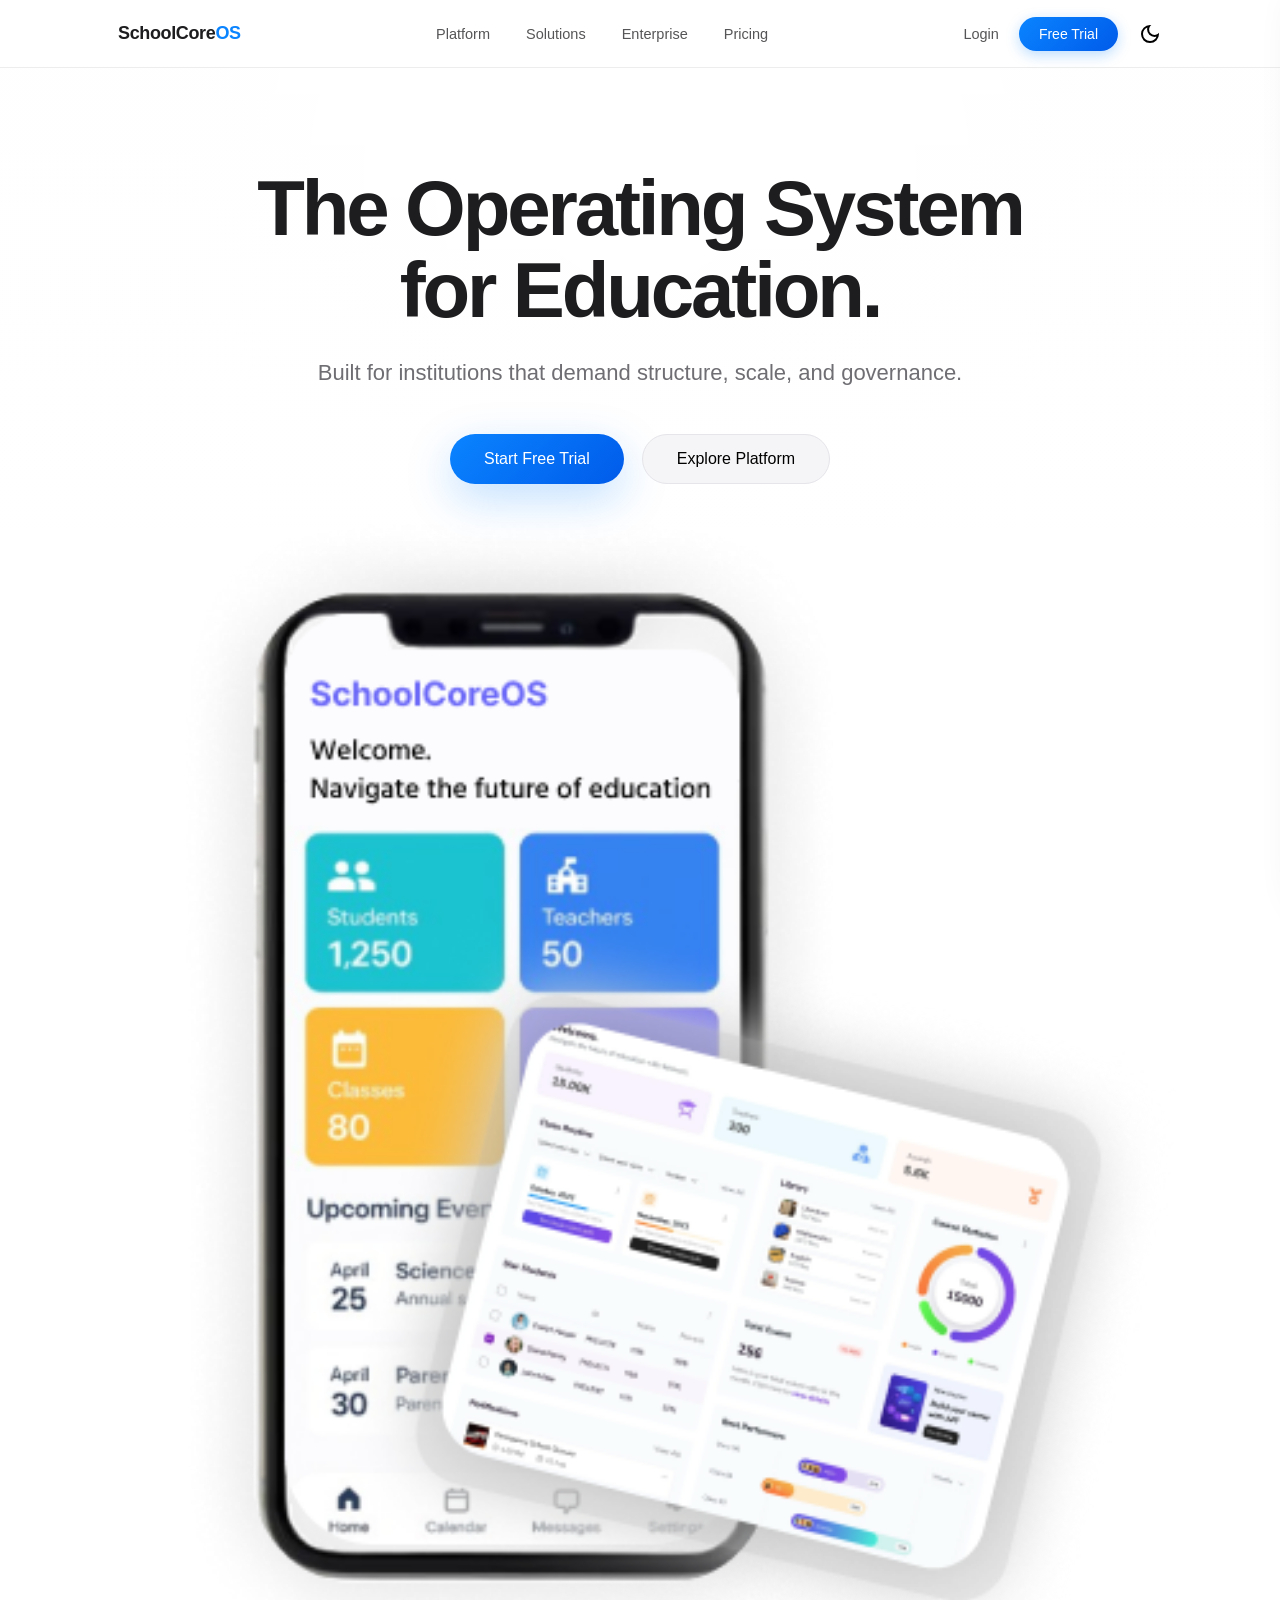
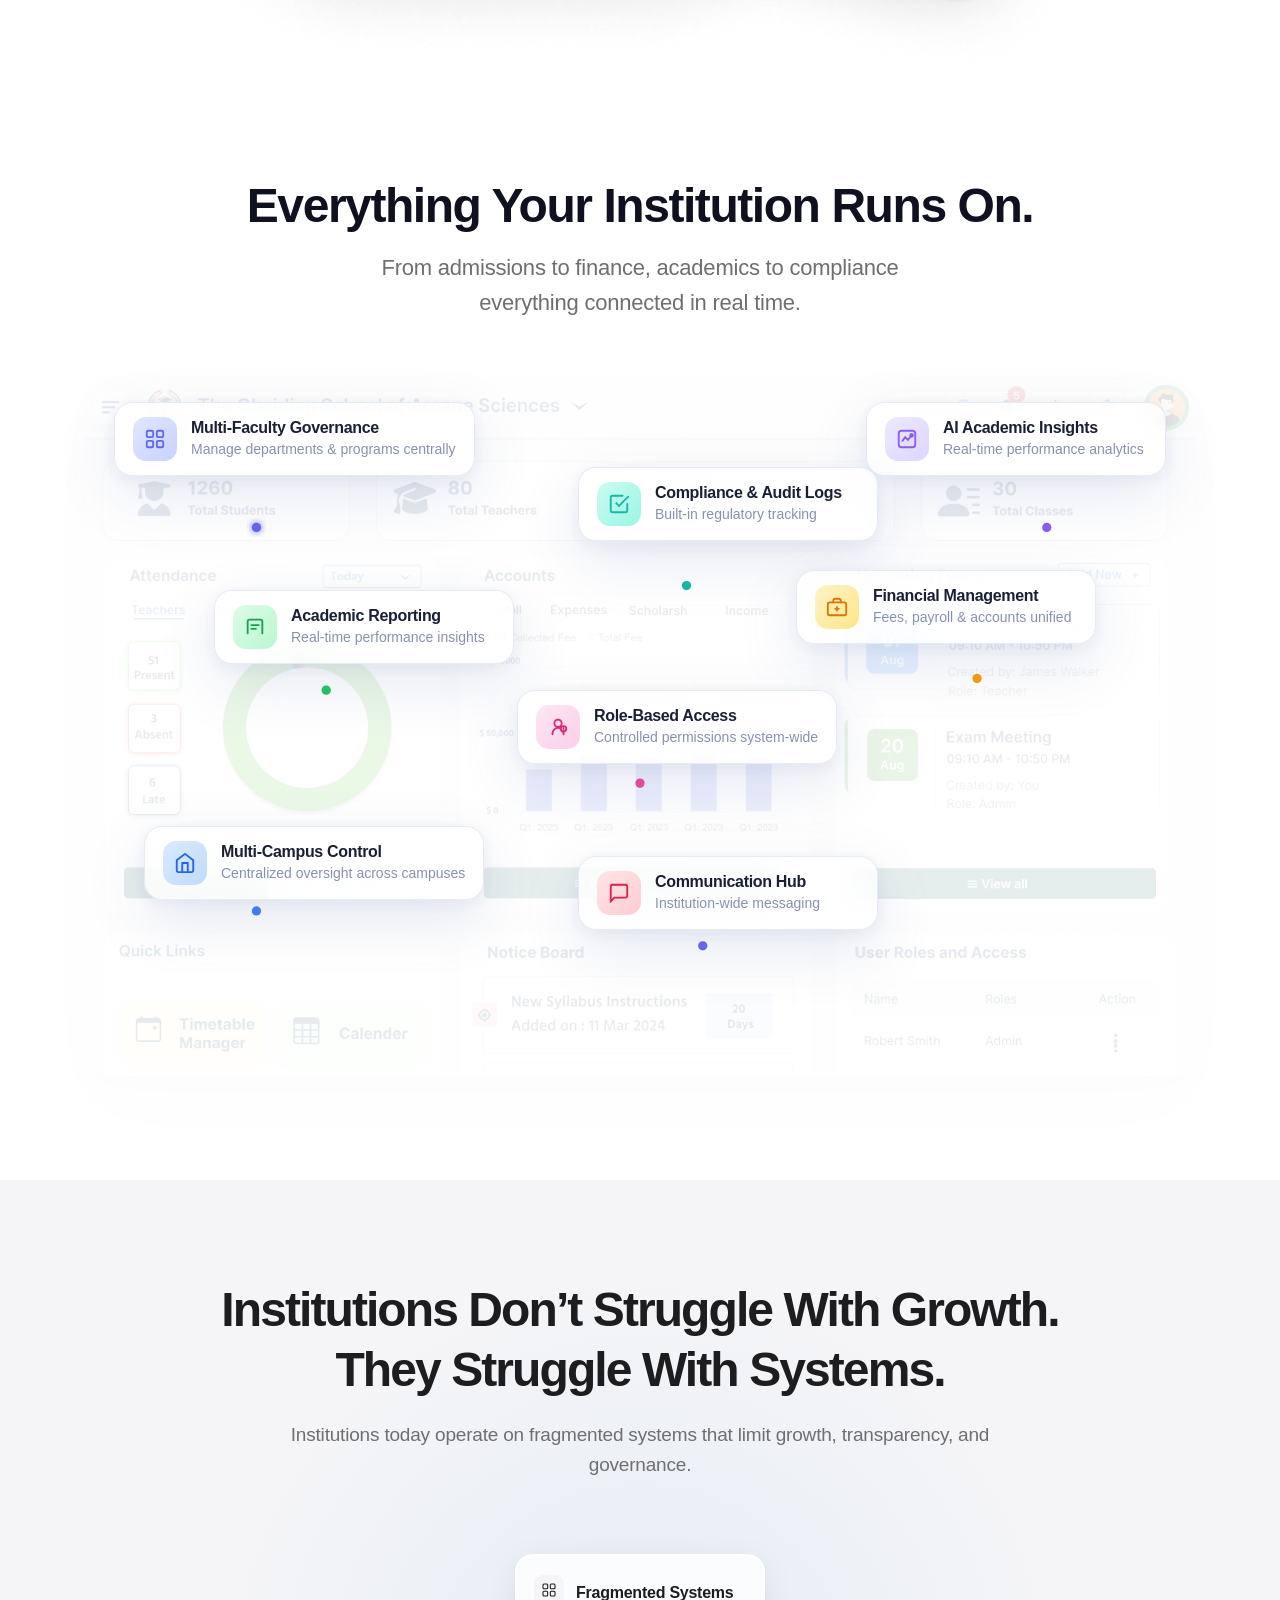
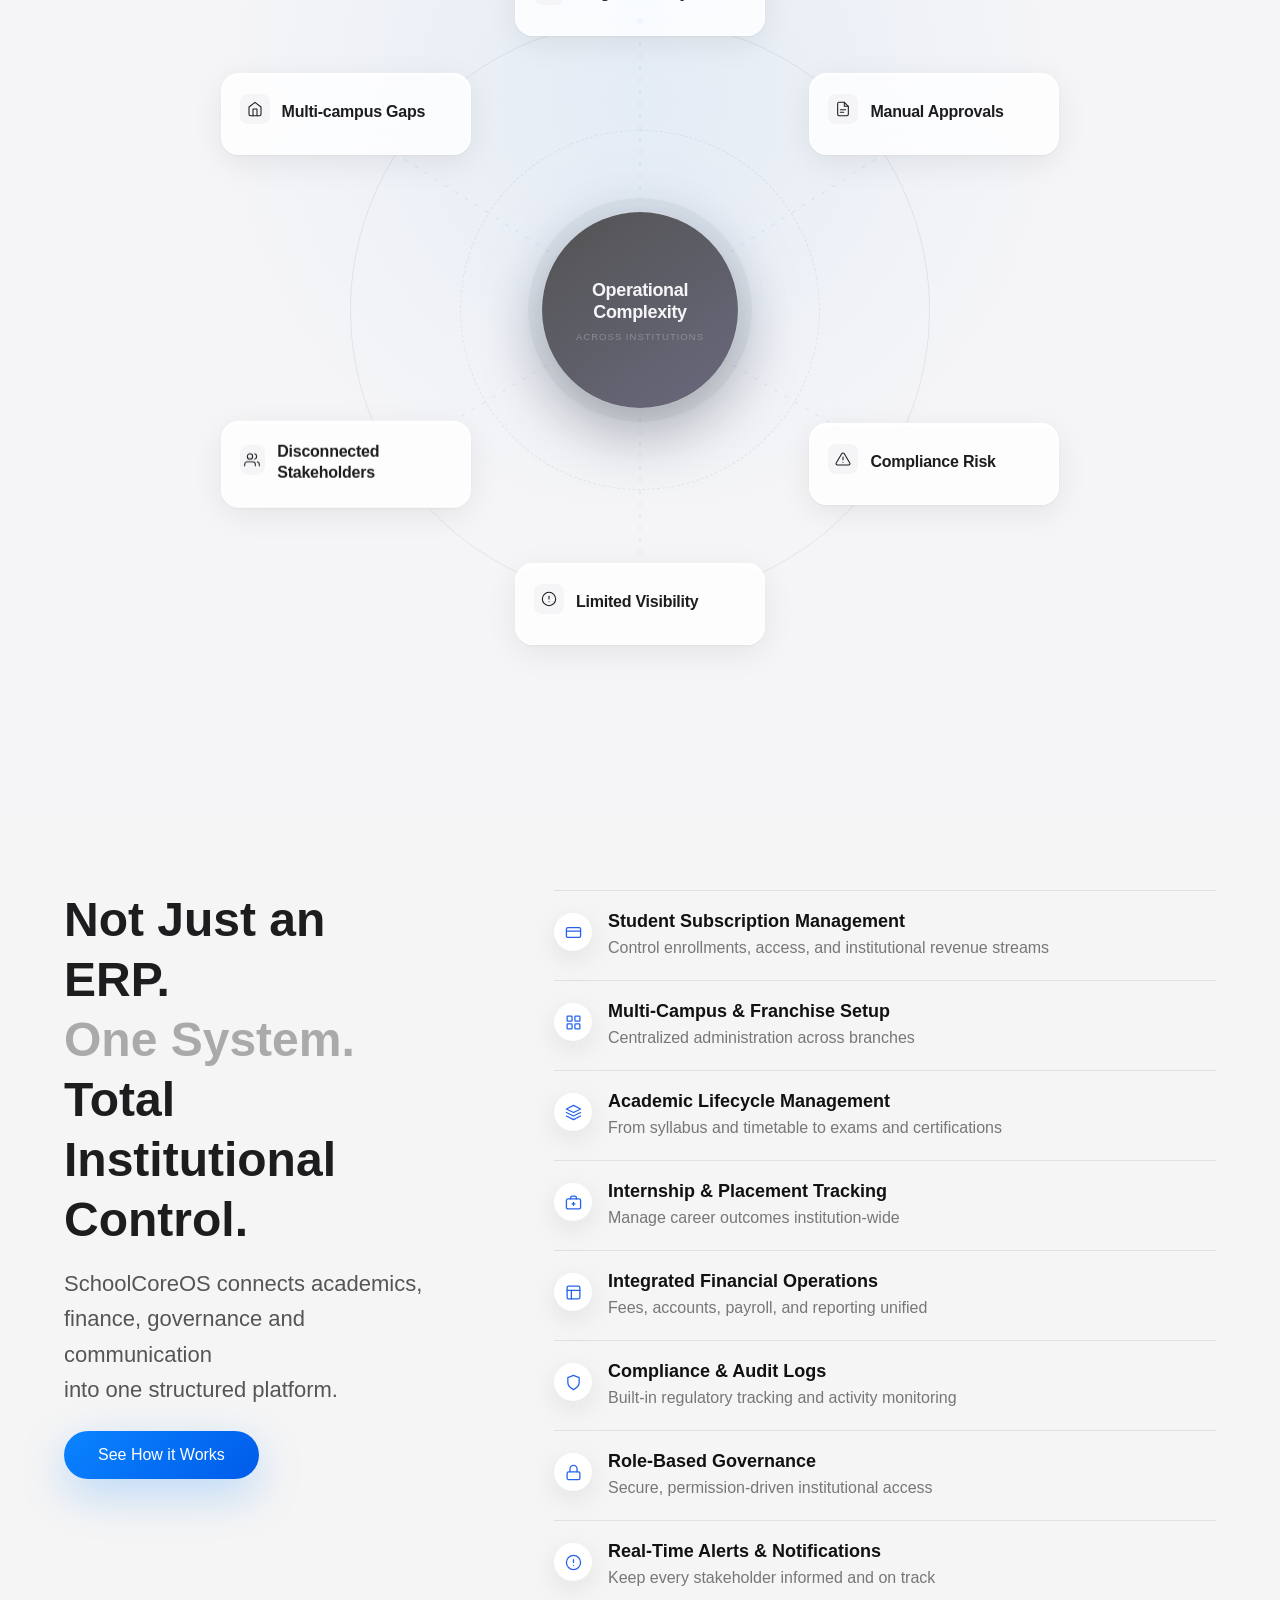
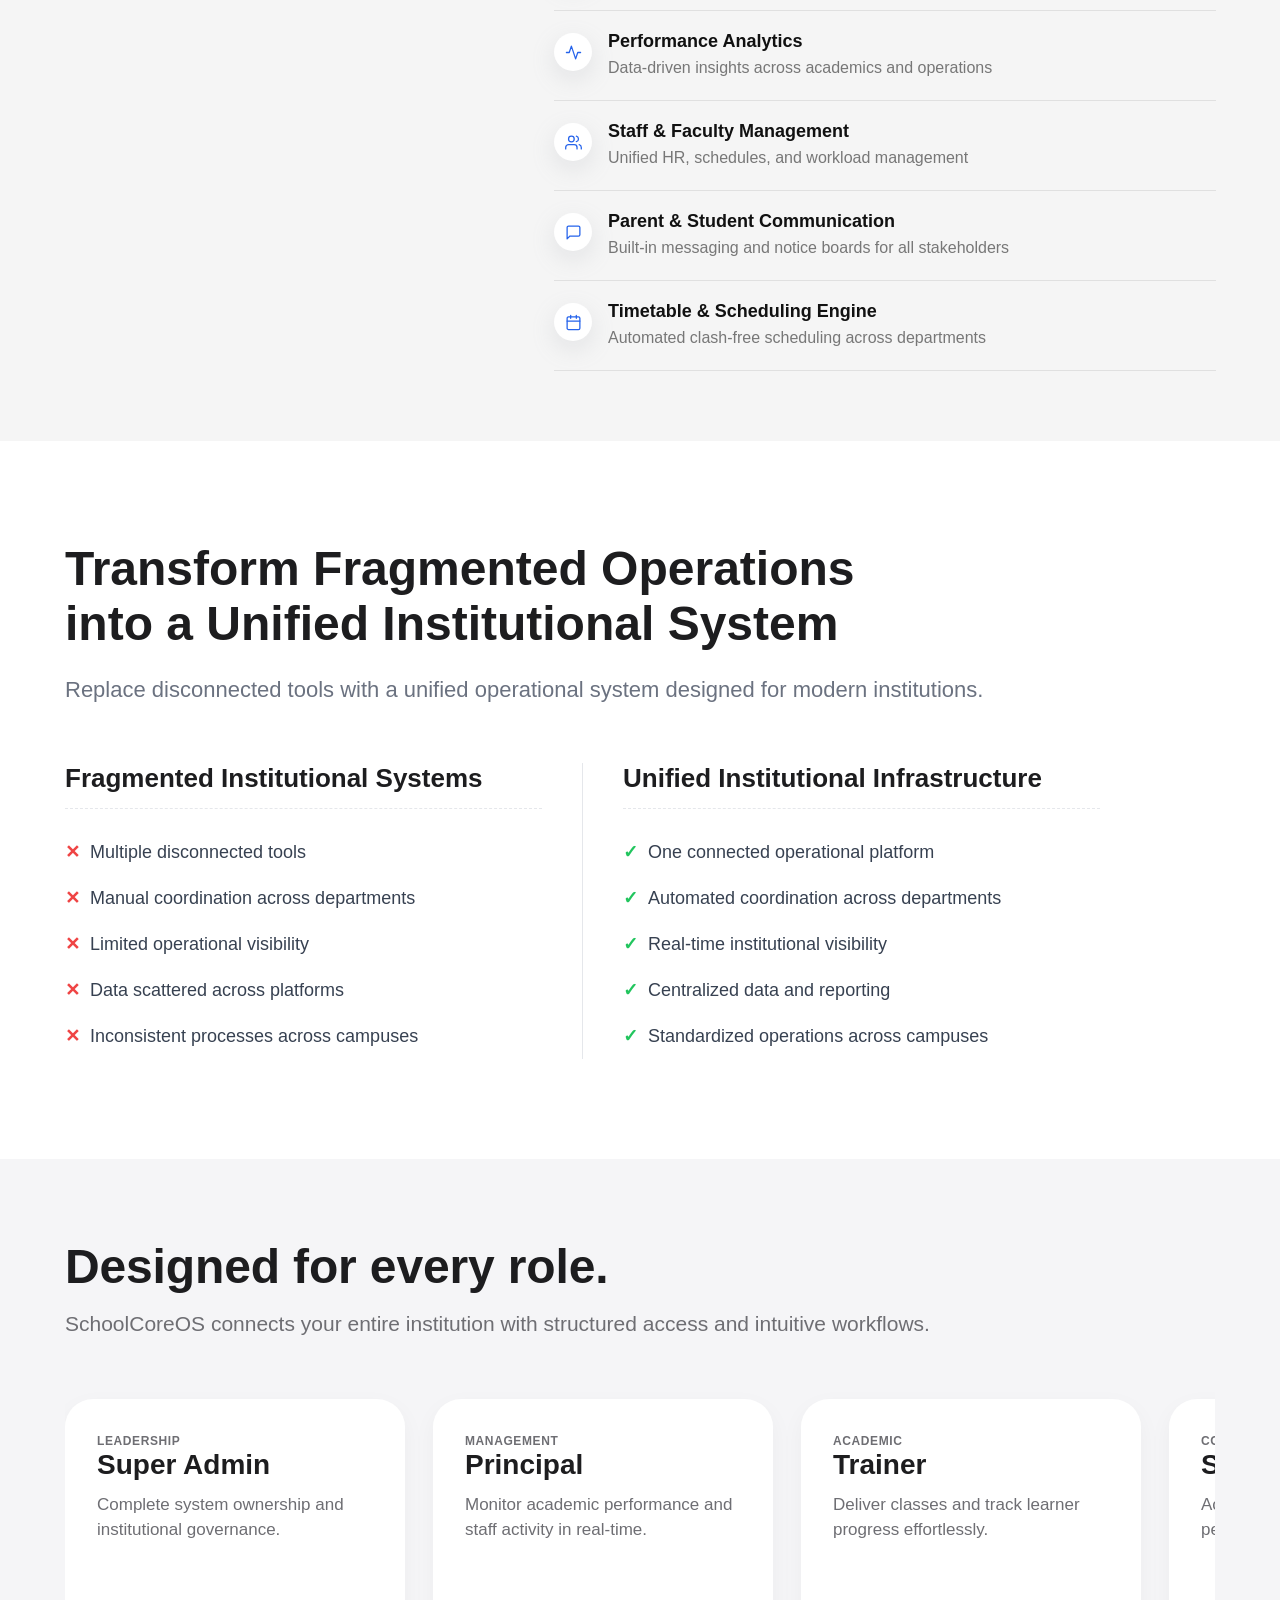
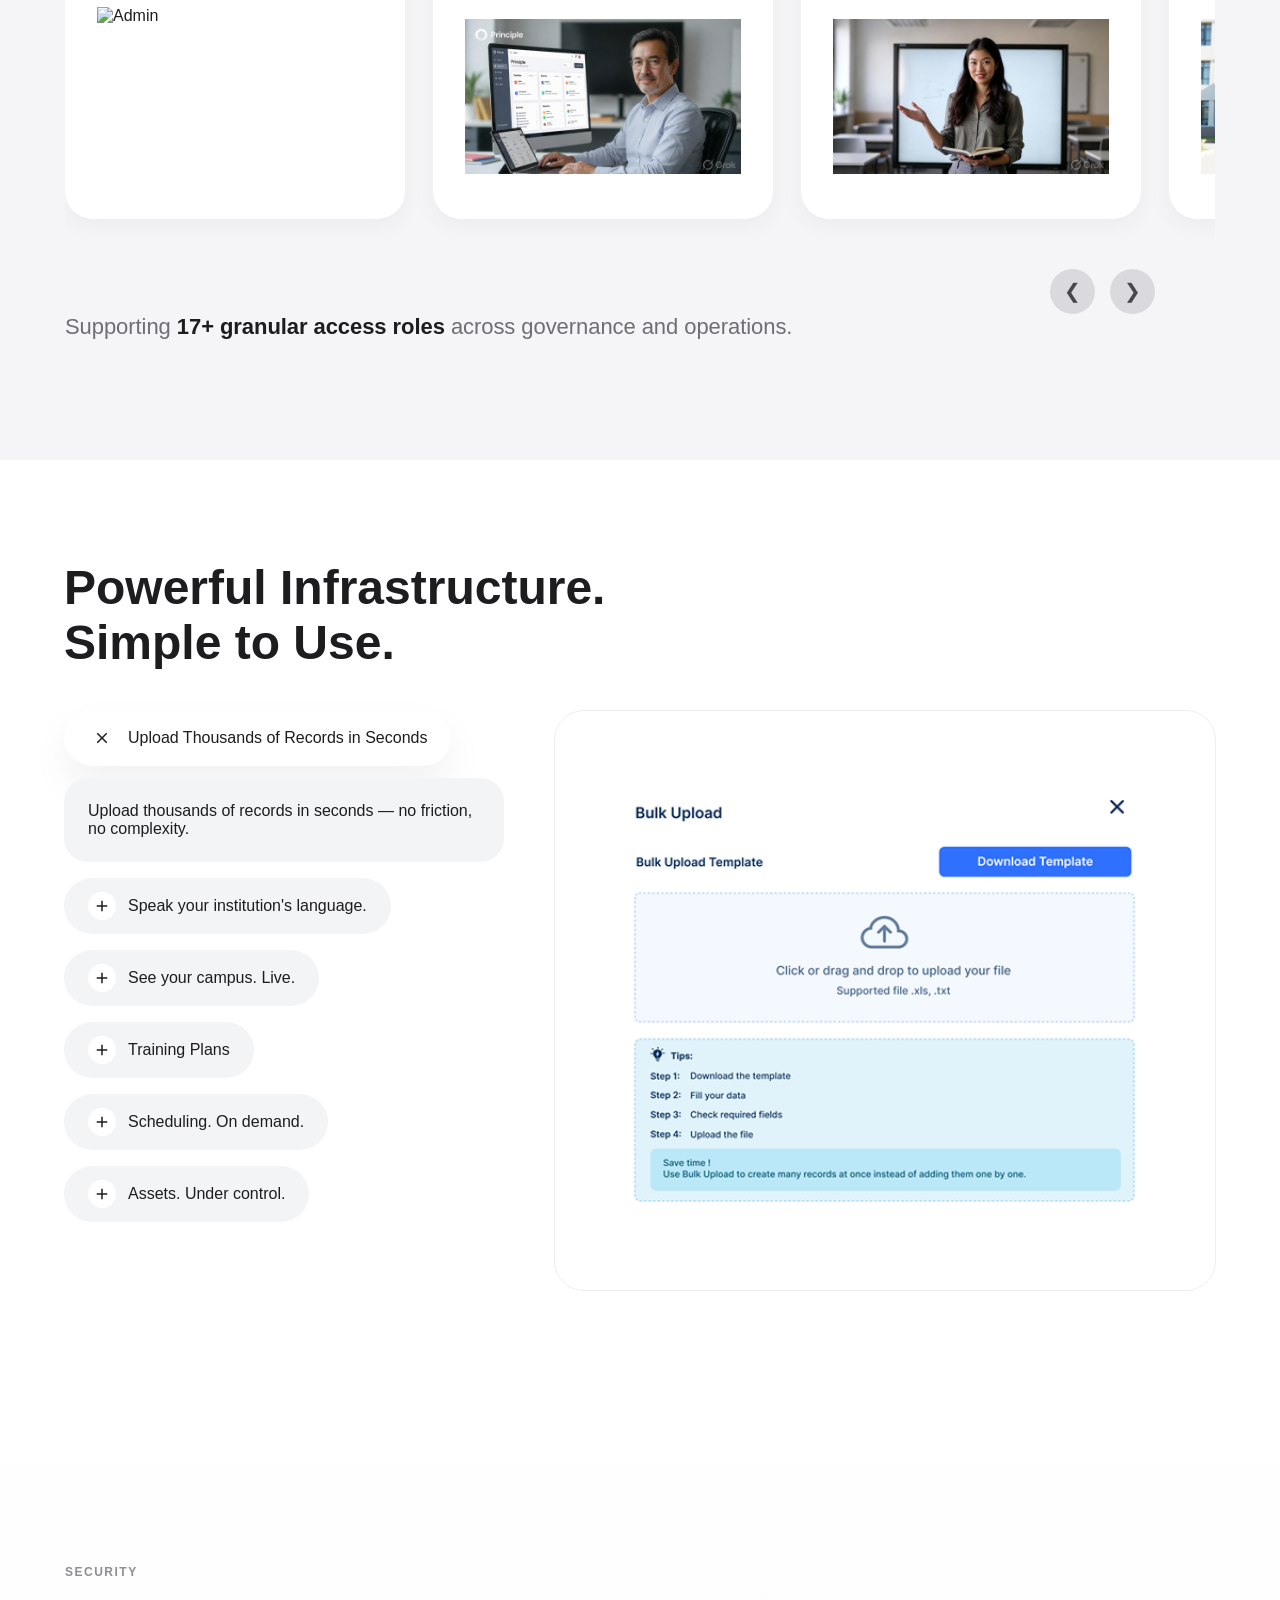
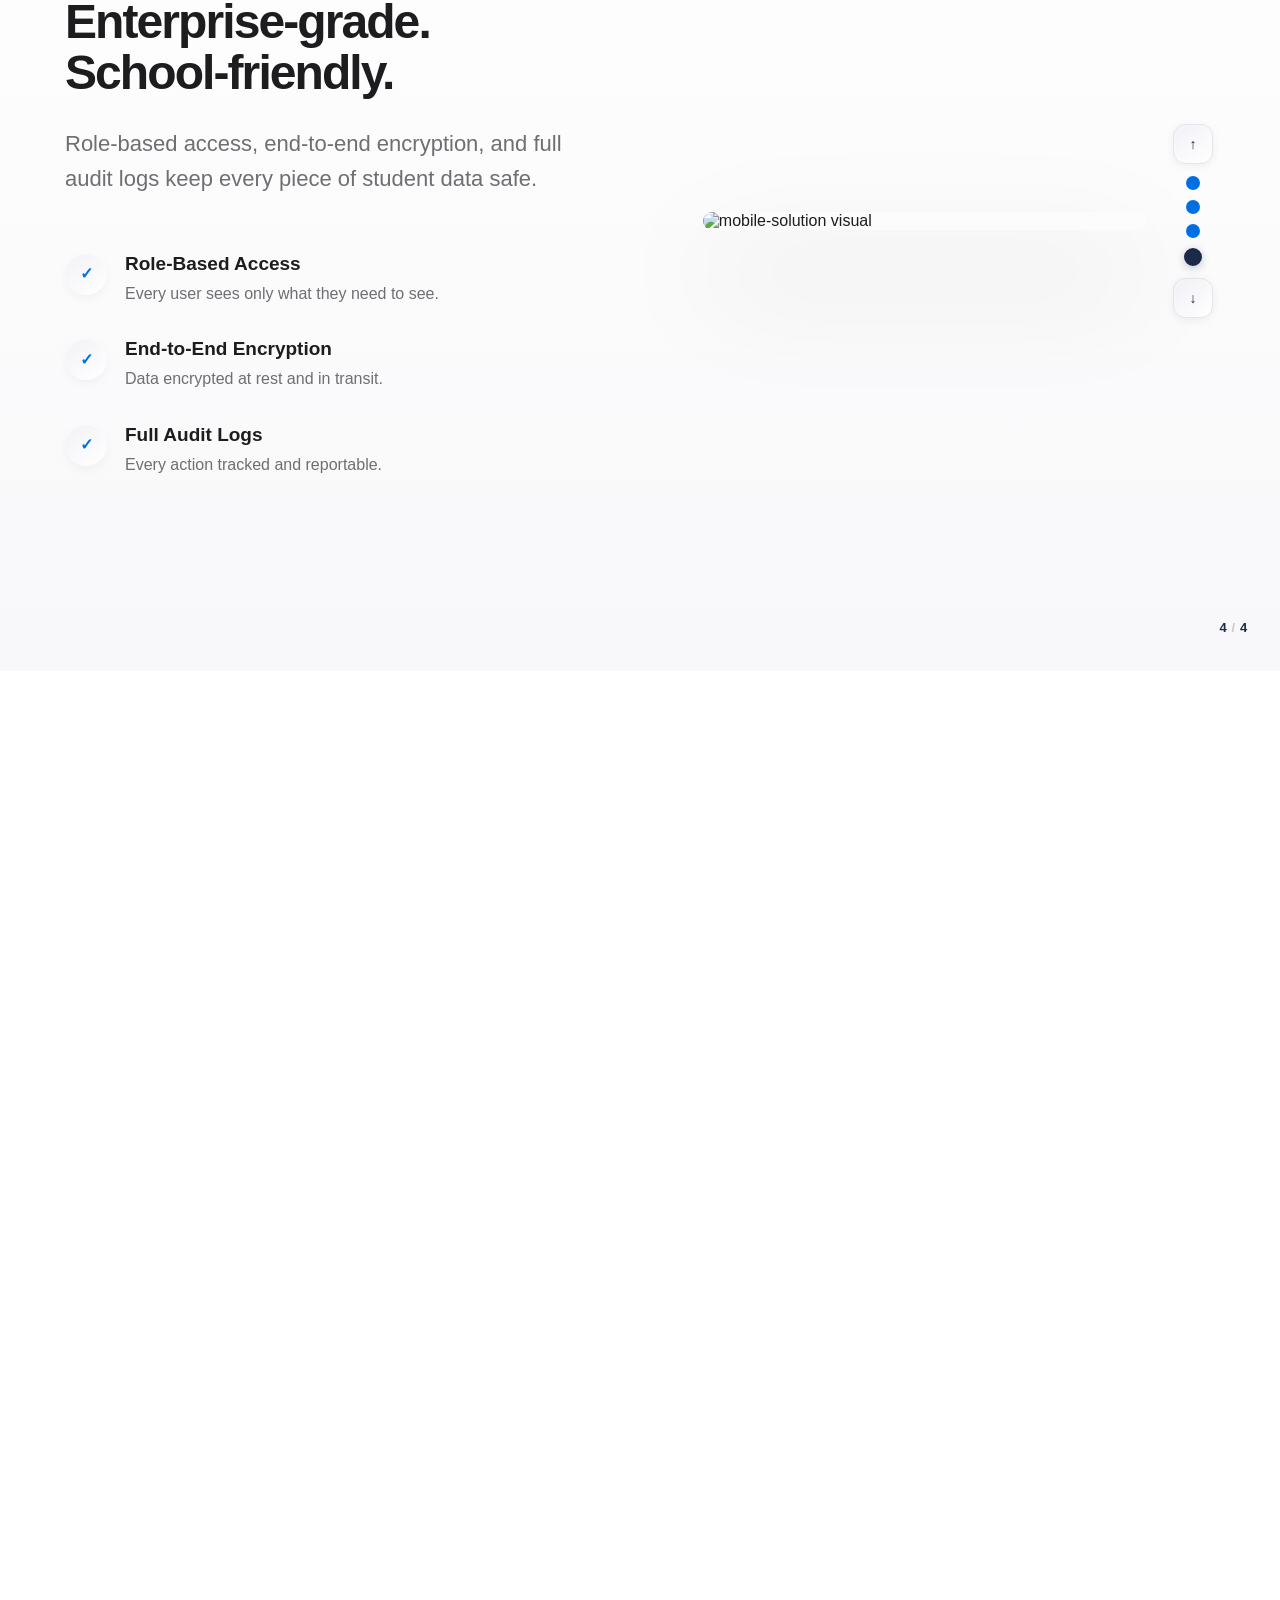
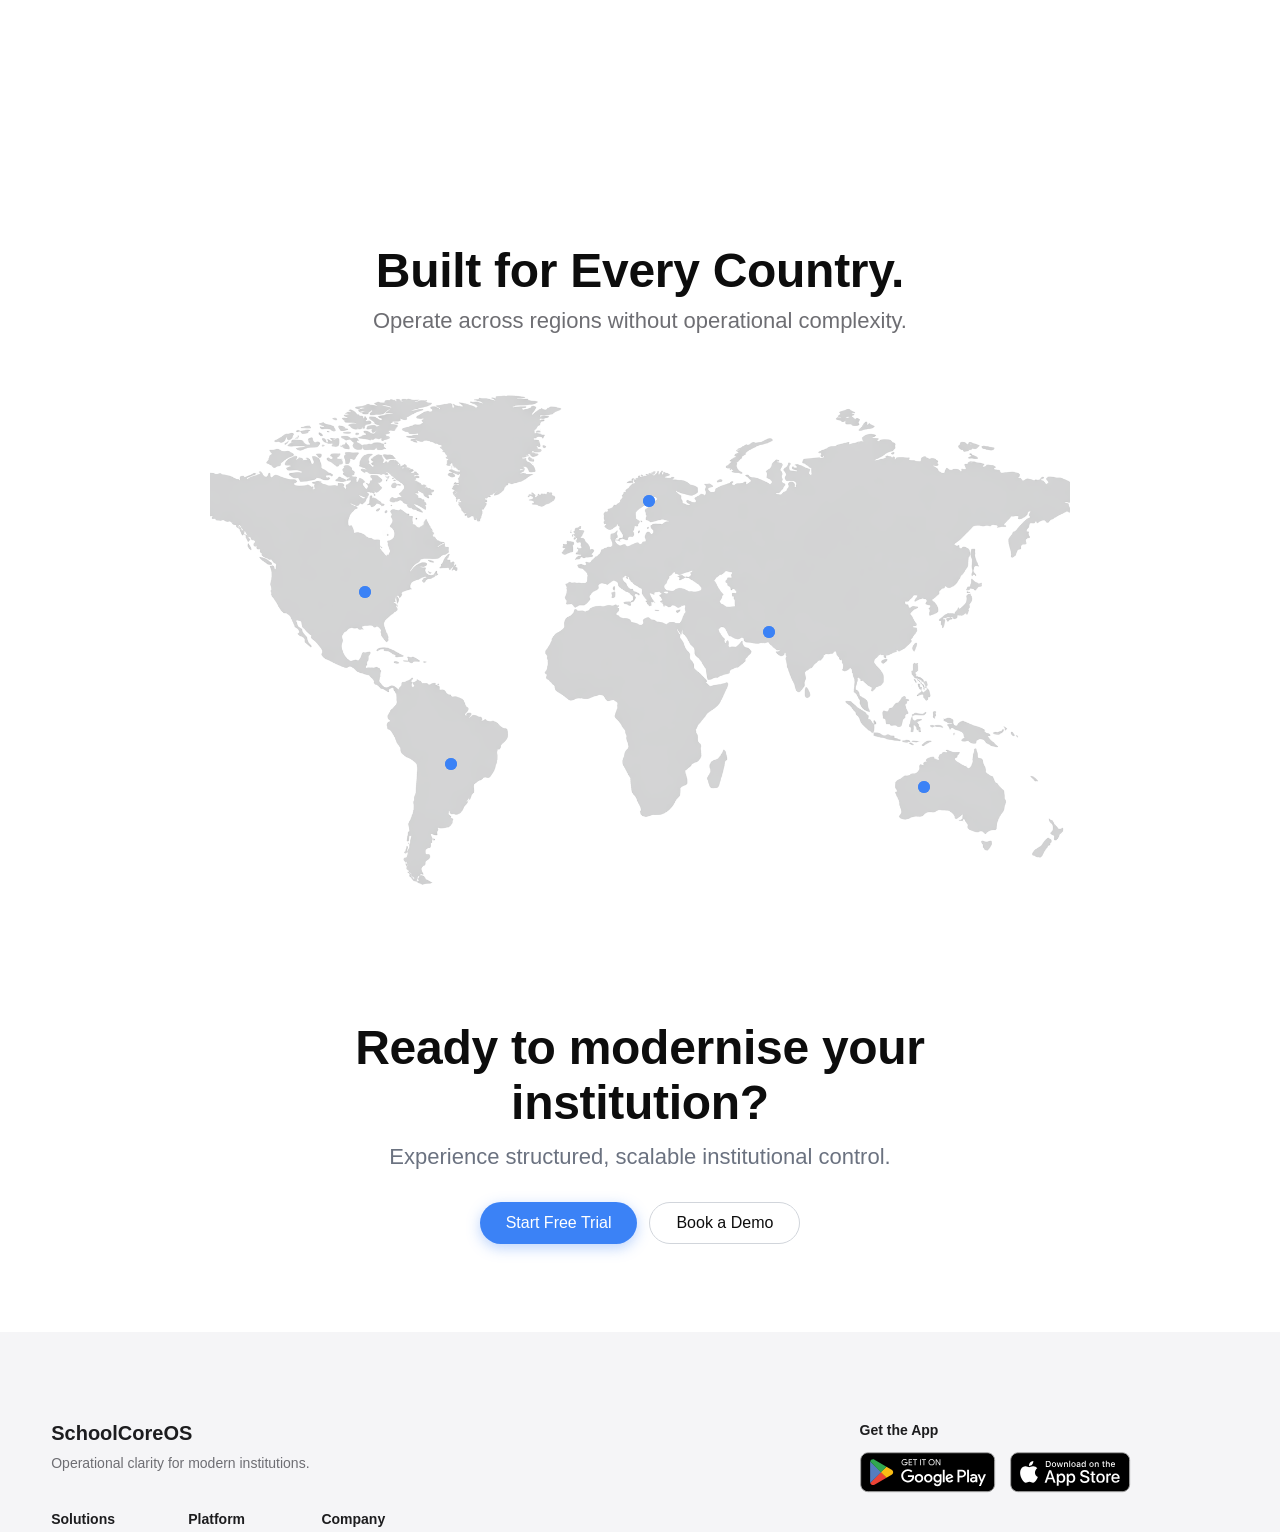
==== commit 4116dac8: "Add files via upload" ====
--- a/index.html
+++ b/index.html
@@ -12,7 +12,8 @@
     <link rel="stylesheet" href="./styles/transform.css" />
     <link rel="stylesheet" href="./styles/roles.css" />
     <link rel="stylesheet" href="./styles/easy-to-use.css" />
-
+    <link rel="stylesheet" href="./styles/mobile-first.css" />
+    <link rel="stylesheet" href="./styles/cta.css" />
     <link rel="stylesheet" href="./styles/footer.css" />
   </head>
 
@@ -1025,8 +1026,113 @@
     </div>
     <!-- Easy to use section end ================================================================================= -->
     <!-- MOBILE FIRST START ================================================================================= -->
-  
+    <!-- STICKY SCROLL WRAPPER -->
+    <div class="mobile-solution-sticky-wrap" id="stickyWrap">
+      <div class="mobile-solution-sticky-inner">
+        <section class="mobile-solution-section">
+          <div class="mobile-solution-container">
+            <!-- LEFT -->
+            <div class="mobile-solution-text">
+              <div class="slide-content" id="slideContent">
+                <span class="eyebrow" id="eyebrow">THE mobile-solution</span>
+                <h2 id="cardHeading">
+                  One unified platform.<br />Total institutional control.
+                </h2>
+                <p class="mobile-solution-subtext" id="cardSubtext">
+                  Replace fragmented systems with a single operating layer that
+                  connects academics, finance, compliance, and communication in
+                  real time.
+                </p>
+                <div class="mobile-solution-features" id="cardFeatures"></div>
+              </div>
+            </div>
+
+            <!-- RIGHT -->
+            <div class="mobile-solution-right">
+              <div class="mobile-solution-image">
+                <img
+                  id="cardImage"
+                  src="https://www.plainconcepts.com/wp-content/uploads/2021/04/modulo-dashboards.png"
+                  alt="mobile-solution visual"
+                />
+              </div>
+
+              <div class="vertical-progress">
+                <button class="vp-nav-btn" id="prevBtn">&#8593;</button>
+                <div class="vp-dots-wrap" id="vpDotsWrap"></div>
+                <button class="vp-nav-btn" id="nextBtn">&#8595;</button>
+              </div>
+            </div>
+          </div>
+
+          <!-- Scroll hint -->
+          <div class="scroll-hint" id="scrollHint">
+            <span>Scroll</span>
+            <div class="scroll-arrow"></div>
+          </div>
+
+          <!-- Slide counter -->
+          <div class="slide-counter">
+            <span id="counterCurrent">1</span> /
+            <span id="counterTotal">4</span>
+          </div>
+        </section>
+      </div>
+    </div>
     <!-- MOBILE FIRST END ================================================================================= -->
+    <!-- CTA START ================================================================================ -->
+    <!-- MAP SECTION -->
+    <section class="world-section fade-up">
+      <h2 class="world-section__heading">Built for Every Country.</h2>
+      <p class="world-section__sub">
+        Operate across regions without operational complexity.
+      </p>
+
+      <div class="map-wrap" id="mapWrap">
+        <img src="./assets/images/WorldMap.png" alt="map" />
+        <!-- Pulse dots — positioned as % of map image -->
+        <!-- North America -->
+        <span class="pulse-dot" style="top: 38%; left: 18%"></span>
+        <!-- Europe -->
+        <span class="pulse-dot" style="top: 22%; left: 51%"></span>
+        <!-- South Asia -->
+        <span class="pulse-dot" style="top: 45%; left: 65%"></span>
+        <!-- South America -->
+        <span class="pulse-dot" style="top: 68%; left: 28%"></span>
+        <!-- Australia -->
+        <span class="pulse-dot" style="top: 72%; left: 83%"></span>
+      </div>
+    </section>
+
+    <!-- CTA SECTION -->
+    <section class="cta-section fade-up">
+      <h2 class="cta-section__heading">Ready to modernise your institution?</h2>
+      <p class="cta-section__sub">
+        Experience structured, scalable institutional control.
+      </p>
+      <div class="cta-buttons">
+        <a href="#" class="btn btn--primary">Start Free Trial</a>
+        <a href="#" class="btn btn--secondary">Book a Demo</a>
+      </div>
+    </section>
+
+    <script>
+      const observer = new IntersectionObserver(
+        (entries) => {
+          entries.forEach((e) => {
+            if (e.isIntersecting) {
+              e.target.classList.add("visible");
+              observer.unobserve(e.target);
+            }
+          });
+        },
+        { threshold: 0.1 },
+      );
+      document
+        .querySelectorAll(".fade-up")
+        .forEach((el) => observer.observe(el));
+    </script>
+    <!-- CTA END ================================================================================= -->
     <!-- FOOTER START ================================================================================= -->
     <footer class="site-footer">
       <div class="footer-container">
@@ -1270,10 +1376,71 @@
             <h4>Connect</h4>
 
             <div class="social-icons">
-              <a href="#">LinkedIn</a>
-              <a href="#">Instagram</a>
-              <a href="#">Twitter</a>
-              <a href="#">YouTube</a>
+              <a href="#">
+                <svg
+                  xmlns="http://www.w3.org/2000/svg"
+                  width="24"
+                  height="24"
+                  viewBox="0 0 24 24"
+                >
+                  <circle cx="4.983" cy="5.009" r="2.188" />
+                  <path
+                    d="M9.237 8.855v12.139h3.769v-6.003c0-1.584.298-3.118 2.262-3.118 1.937 0 1.961 1.811 1.961 3.218v5.904H21v-6.657c0-3.27-.704-5.783-4.526-5.783-1.835 0-3.065 1.007-3.568 1.96h-.051v-1.66H9.237zm-6.142 0H6.87v12.139H3.095z"
+                  />
+                </svg>
+              </a>
+              <a href="#">
+                <svg
+                  xmlns="http://www.w3.org/2000/svg"
+                  width="24"
+                  height="24"
+                  viewBox="0 0 24 24"
+                >
+                  <path
+                    d="M11.999 7.377a4.623 4.623 0 1 0 0 9.248 4.623 4.623 0 0 0 0-9.248zm0 7.627a3.004 3.004 0 1 1 0-6.008 3.004 3.004 0 0 1 0 6.008z"
+                  />
+                  <circle cx="16.806" cy="7.207" r="1.078" />
+                  <path
+                    d="M20.533 6.111A4.605 4.605 0 0 0 17.9 3.479a6.606 6.606 0 0 0-2.186-.42c-.963-.042-1.268-.054-3.71-.054s-2.755 0-3.71.054a6.554 6.554 0 0 0-2.184.42 4.6 4.6 0 0 0-2.633 2.632 6.585 6.585 0 0 0-.419 2.186c-.043.962-.056 1.267-.056 3.71 0 2.442 0 2.753.056 3.71.015.748.156 1.486.419 2.187a4.61 4.61 0 0 0 2.634 2.632 6.584 6.584 0 0 0 2.185.45c.963.042 1.268.055 3.71.055s2.755 0 3.71-.055a6.615 6.615 0 0 0 2.186-.419 4.613 4.613 0 0 0 2.633-2.633c.263-.7.404-1.438.419-2.186.043-.962.056-1.267.056-3.71s0-2.753-.056-3.71a6.581 6.581 0 0 0-.421-2.217zm-1.218 9.532a5.043 5.043 0 0 1-.311 1.688 2.987 2.987 0 0 1-1.712 1.711 4.985 4.985 0 0 1-1.67.311c-.95.044-1.218.055-3.654.055-2.438 0-2.687 0-3.655-.055a4.96 4.96 0 0 1-1.669-.311 2.985 2.985 0 0 1-1.719-1.711 5.08 5.08 0 0 1-.311-1.669c-.043-.95-.053-1.218-.053-3.654 0-2.437 0-2.686.053-3.655a5.038 5.038 0 0 1 .311-1.687c.305-.789.93-1.41 1.719-1.712a5.01 5.01 0 0 1 1.669-.311c.951-.043 1.218-.055 3.655-.055s2.687 0 3.654.055a4.96 4.96 0 0 1 1.67.311 2.991 2.991 0 0 1 1.712 1.712 5.08 5.08 0 0 1 .311 1.669c.043.951.054 1.218.054 3.655 0 2.436 0 2.698-.043 3.654h-.011z"
+                  />
+                </svg>
+              </a>
+              <a href="#">
+                <svg
+                  xmlns="http://www.w3.org/2000/svg"
+                  width="24"
+                  height="24"
+                  viewBox="0 0 24 24"
+                >
+                  <path
+                    d="M13.397 20.997v-8.196h2.765l.411-3.209h-3.176V7.548c0-.926.258-1.56 1.587-1.56h1.684V3.127A22.336 22.336 0 0 0 14.201 3c-2.444 0-4.122 1.492-4.122 4.231v2.355H7.332v3.209h2.753v8.202h3.312z"
+                  />
+                </svg>
+              </a>
+              <a href="#">
+                <svg
+                  xmlns="http://www.w3.org/2000/svg"
+                  width="24"
+                  height="24"
+                  viewBox="0 0 24 24"
+                >
+                  <path
+                    d="M19.633 7.997c.013.175.013.349.013.523 0 5.325-4.053 11.461-11.46 11.461-2.282 0-4.402-.661-6.186-1.809.324.037.636.05.973.05a8.07 8.07 0 0 0 5.001-1.721 4.036 4.036 0 0 1-3.767-2.793c.249.037.499.062.761.062.361 0 .724-.05 1.061-.137a4.027 4.027 0 0 1-3.23-3.953v-.05c.537.299 1.16.486 1.82.511a4.022 4.022 0 0 1-1.796-3.354c0-.748.199-1.434.548-2.032a11.457 11.457 0 0 0 8.306 4.215c-.062-.3-.1-.611-.1-.923a4.026 4.026 0 0 1 4.028-4.028c1.16 0 2.207.486 2.943 1.272a7.957 7.957 0 0 0 2.556-.973 4.02 4.02 0 0 1-1.771 2.22 8.073 8.073 0 0 0 2.319-.624 8.645 8.645 0 0 1-2.019 2.083z"
+                  />
+                </svg>
+              </a>
+              <a href="#">
+                <svg
+                  xmlns="http://www.w3.org/2000/svg"
+                  width="24"
+                  height="24"
+                  viewBox="0 0 24 24"
+                >
+                  <path
+                    d="M21.593 7.203a2.506 2.506 0 0 0-1.762-1.766C18.265 5.007 12 5 12 5s-6.264-.007-7.831.404a2.56 2.56 0 0 0-1.766 1.778c-.413 1.566-.417 4.814-.417 4.814s-.004 3.264.406 4.814c.23.857.905 1.534 1.763 1.765 1.582.43 7.83.437 7.83.437s6.265.007 7.831-.403a2.515 2.515 0 0 0 1.767-1.763c.414-1.565.417-4.812.417-4.812s.02-3.265-.407-4.831zM9.996 15.005l.005-6 5.207 3.005-5.212 2.995z"
+                  />
+                </svg>
+              </a>
             </div>
           </div>
         </div>
@@ -1292,10 +1459,10 @@
 
     <!-- Script -->
     <!-- <script src="./index.js"></script> -->
+    <script src="scripts/mobileFirst.js"></script>
+    <script src="./scripts/easyToUse.js"></script>
     <script src="./scripts/header.js"></script>
     <script src="./scripts/problems.js"></script>
     <script src="./scripts/roles.js"></script>
-    <script src="./scripts/easyToUse.js"></script>
-    
   </body>
 </html>
--- a/styles/easy-to-use.css
+++ b/styles/easy-to-use.css
@@ -1,162 +1,163 @@
 :root {
---bg-color:#ffffff;
---pill-bg:#f3f4f6;
---text-dark:#000000;
---text-muted:#1a1a1a;
---shadow:0 20px 40px rgba(0,0,0,0.06);
---ease:cubic-bezier(0.4,0,0.2,1);
+  --bg-color: #ffffff;
+  --pill-bg: #f3f4f6;
+  --text-dark: #000000;
+  --text-muted: #1a1a1a;
+  --shadow: 0 20px 40px rgba(0, 0, 0, 0.06);
+  --ease: cubic-bezier(0.4, 0, 0.2, 1);
 }
 
-
-.main-container{
-max-width:1200px;
-padding: 100px 24px 80px;
-margin:auto;
+.main-container {
+  max-width: 1200px;
+  padding: 100px 24px 80px;
+  margin: auto;
 }
 
-.header-section h1{
-font-size:2.5rem;
-margin-bottom:40px;
+.header-section h1 {
+  font-size: 48px;
+  margin-bottom: 40px;
 }
 
-.layout-grid{
-display:grid;
-grid-template-columns:440px 1fr;
-gap:50px;
+.layout-grid {
+  display: grid;
+  grid-template-columns: 440px 1fr;
+  gap: 50px;
 }
 
-.feature-group{
-display:flex;
-flex-direction:column;
-margin-bottom:16px;
+.feature-group {
+  display: flex;
+  flex-direction: column;
+  margin-bottom: 16px;
 }
 
-.feature-pill{
-display:flex;
-align-items:center;
-gap:12px;
-padding:14px 24px;
-background:var(--pill-bg);
-border-radius:100px;
-cursor:pointer;
-transition:all .3s var(--ease);
-width:fit-content;
+.feature-pill {
+  display: flex;
+  align-items: center;
+  gap: 12px;
+  padding: 14px 24px;
+  background: var(--pill-bg);
+  border-radius: 100px;
+  cursor: pointer;
+  transition: all 0.3s var(--ease);
+  width: fit-content;
 }
 
-.feature-pill.active{
-background:#fff;
-box-shadow:var(--shadow);
+.feature-pill.active {
+  background: #fff;
+  box-shadow: var(--shadow);
 }
 
-.description-box{
-background:var(--pill-bg);
-border-radius:24px;
-max-height:0;
-overflow:hidden;
-opacity:0;
-transition:all .4s var(--ease);
+.description-box {
+  background: var(--pill-bg);
+  border-radius: 24px;
+  max-height: 0;
+  overflow: hidden;
+  opacity: 0;
+  transition: all 0.4s var(--ease);
 }
 
-.active .description-box{
-max-height:200px;
-opacity:1;
-margin-top:12px;
-padding:24px;
+.active .description-box {
+  max-height: 200px;
+  opacity: 1;
+  margin-top: 12px;
+  padding: 24px;
 }
 
-.image-container{
-border:1px solid #eee;
-border-radius:30px;
-padding:40px;
-position:sticky;
-top:20px;
+.image-container {
+  border: 1px solid #eee;
+  border-radius: 30px;
+  padding: 40px;
+  position: sticky;
+  top: 20px;
 }
 
-.image-container img{
-width:100%;
-border-radius:15px;
+.image-container img {
+  width: 100%;
+  border-radius: 15px;
 }
 
-.mobile-view{
-display:none;
-flex-direction:column;
-gap:40px;
-align-items:center;
+.mobile-view {
+  display: none;
+  flex-direction: column;
+  gap: 40px;
+  align-items: center;
 }
 
-.mobile-carousel{
-position:relative;
-display:flex;
-align-items:center;
-width:100%;
-justify-content:center;
+.mobile-carousel {
+  position: relative;
+  display: flex;
+  align-items: center;
+  width: 100%;
+  justify-content: center;
 }
 
-.mobile-card{
-background:#fff;
-padding:20px;
-border-radius:30px;
-box-shadow:0 10px 50px rgba(0,0,0,0.08);
-width:85%;
+.mobile-card {
+  background: #fff;
+  padding: 20px;
+  border-radius: 30px;
+  box-shadow: 0 10px 50px rgba(0, 0, 0, 0.08);
+  width: 85%;
 }
 
-.mobile-card img{
-width:100%;
-border-radius:20px;
+.mobile-card img {
+  width: 100%;
+  border-radius: 20px;
 }
 
-.nav-btn{
-position:absolute;
-width:44px;
-height:44px;
-border-radius:12px;
-border:1px solid #e5e7eb;
-background:#fff;
-display:flex;
-align-items:center;
-justify-content:center;
-cursor:pointer;
-font-size:20px;
+.nav-btn {
+  position: absolute;
+  width: 44px;
+  height: 44px;
+  border-radius: 12px;
+  border: 1px solid #e5e7eb;
+  background: #fff;
+  display: flex;
+  align-items: center;
+  justify-content: center;
+  cursor: pointer;
+  font-size: 20px;
 }
 
-.prev{left:-10px}
-.next{right:-10px}
-
-.mobile-content-area{
-width:100%;
-display:flex;
-flex-direction:column;
-gap:12px;
+.prev {
+  left: -10px;
+}
+.next {
+  right: -10px;
 }
 
-.icon-wrapper{
-display:flex;
-align-items:center;
-justify-content:center;
-width:28px;
-height:28px;
-border-radius:50%;
-background:#fff;
+.mobile-content-area {
+  width: 100%;
+  display: flex;
+  flex-direction: column;
+  gap: 12px;
 }
 
-.icon-wrapper svg{
-width:18px;
-height:18px;
-fill:currentColor;
+.icon-wrapper {
+  display: flex;
+  align-items: center;
+  justify-content: center;
+  width: 28px;
+  height: 28px;
+  border-radius: 50%;
+  background: #fff;
 }
 
-@media(max-width:850px){
-
-.layout-grid{
-display:none;
+.icon-wrapper svg {
+  width: 18px;
+  height: 18px;
+  fill: currentColor;
 }
 
-.mobile-view{
-display:flex;
+@media (max-width: 850px) {
+  .header-section h1 {
+    font-size: 24px;
+  }
+
+  .layout-grid {
+    display: none;
+  }
+
+  .mobile-view {
+    display: flex;
+  }
 }
-
-.header-section h1{
-font-size:1.8rem;
-}
-
-}
--- a/styles/mobile-first.css
+++ b/styles/mobile-first.css
@@ -0,0 +1,185 @@
+   *, *::before, *::after { box-sizing: border-box; margin: 0; padding: 0; }
+/* Demo sections */
+    .demo-section {
+      height: 100vh;
+      display: flex; align-items: center; justify-content: center;
+      font-size: 32px; font-weight: 600; color: #8e8e93;
+           -webkit-font-smoothing: antialiased;
+      text-rendering: optimizeLegibility;
+    }
+    .demo-section.top    { background: #f0f4ff; }
+    .demo-section.bottom { background: #fff5f0; }
+
+    /* ============================= */
+    /* SCROLL-STICKY WRAPPER         */
+    /* height = 100vh × slides set by JS */
+    /* ============================= */
+    .mobile-solution-sticky-wrap { position: relative; }
+
+    .mobile-solution-sticky-inner {
+      position: sticky;
+      top: 0;
+      height: 100vh;
+      overflow: hidden;
+    }
+
+    /* ============================= */
+    /* mobile-solution SECTION              */
+    /* ============================= */
+    .mobile-solution-section {
+      width: 100%; height: 100%;
+      display: flex; align-items: center;
+      background: linear-gradient(to bottom, #ffffff 0%, #f8f8fa 100%);
+      padding: 0 24px;
+      position: relative;
+    }
+
+    .mobile-solution-container {
+      max-width: 1150px; width: 100%;
+      margin: 0 auto;
+      display: grid;
+      grid-template-columns: 1.05fr 1fr;
+      gap: 100px;
+      align-items: center;
+    }
+
+    /* LEFT */
+    .mobile-solution-text { position: relative; }
+
+    .eyebrow {
+      font-size: 12px; font-weight: 600;
+      letter-spacing: 1.5px; text-transform: uppercase;
+      color: #8e8e93;
+    }
+
+    .mobile-solution-section h2 {
+      font-size: 48px; font-weight: 600;
+      letter-spacing: -0.04em; line-height: 1.05;
+      margin: 18px 0 28px; max-width: 620px;
+    }
+
+    .mobile-solution-subtext {
+      font-size: 22px; color: #6e6e73;
+      line-height: 1.6; margin-bottom: 56px; max-width: 560px;
+    }
+
+    .mobile-solution-features { display: flex; flex-direction: column; gap: 32px; }
+    .feature { display: flex; gap: 18px; align-items: flex-start; }
+
+    .icon {
+      width: 42px; height: 42px; border-radius: 50%;
+      background: linear-gradient(145deg, #f2f2f7, #ffffff);
+      box-shadow: 0 4px 10px rgba(0,0,0,0.04), inset 0 1px 0 rgba(255,255,255,0.7);
+      display: flex; align-items: center; justify-content: center;
+      font-size: 16px; font-weight: 600; color: #0071e3; flex-shrink: 0;
+    }
+
+    .feature h4 { font-size: 19px; font-weight: 600; margin-bottom: 6px; }
+    .feature p  { font-size: 16px; color: #6e6e73; line-height: 1.6; }
+
+    /* Slide transitions */
+    .slide-content { transition: opacity 0.45s ease, transform 0.45s ease; }
+    .slide-content.out-down { opacity: 0; transform: translateY(28px); pointer-events: none; }
+    .slide-content.out-up   { opacity: 0; transform: translateY(-28px); pointer-events: none; }
+
+    /* RIGHT */
+    .mobile-solution-right { display: flex; align-items: center; gap: 24px; }
+    .mobile-solution-image { flex: 1; position: relative; }
+
+    .mobile-solution-image img {
+      width: 100%; border-radius: 28px;
+      box-shadow: 0 50px 120px rgba(0,0,0,0.18);
+      transition: opacity 0.45s ease, transform 0.45s ease;
+      display: block;
+    }
+    .mobile-solution-image img.img-out { opacity: 0; transform: scale(0.96); }
+
+    /* VERTICAL PROGRESS */
+    .vertical-progress {
+      display: flex; flex-direction: column;
+      align-items: center; flex-shrink: 0;
+      width: 44px; gap: 12px;
+    }
+
+    .vp-nav-btn {
+      width: 40px; height: 40px; border-radius: 12px;
+      border: 1.5px solid #e5e5ea;
+      background: linear-gradient(145deg, #f2f2f7, #ffffff);
+      box-shadow: 0 2px 8px rgba(0,0,0,0.06);
+      cursor: pointer; font-size: 14px;
+      display: flex; align-items: center; justify-content: center;
+      color: #1c2b4a; transition: all 0.2s; flex-shrink: 0;
+    }
+    .vp-nav-btn:hover { box-shadow: 0 4px 14px rgba(0,0,0,0.1); border-color: #c7c7cc; }
+
+    .vp-dots-wrap { display: flex; flex-direction: column; align-items: center; gap: 10px; }
+
+    .vp-step { display: flex; align-items: center; justify-content: center; cursor: pointer; }
+
+    .vp-dot {
+      width: 14px; height: 14px; border-radius: 50%;
+      background: transparent; border: 2px solid #c7c7cc;
+      transition: all 0.35s ease;
+      box-shadow: inset 0 1px 3px rgba(0,0,0,0.08);
+    }
+    .vp-step.active .vp-dot {
+      width: 18px; height: 18px;
+      background: #1c2b4a; border-color: #1c2b4a;
+      box-shadow: 0 2px 8px rgba(28,43,74,0.25);
+    }
+    .vp-step.done .vp-dot { background: #0071e3; border-color: #0071e3; }
+
+    /* Scroll hint */
+    .scroll-hint {
+      position: absolute; bottom: 32px; left: 50%; transform: translateX(-50%);
+      display: flex; flex-direction: column; align-items: center; gap: 6px;
+      transition: opacity 0.4s;
+    }
+    .scroll-hint.hidden { opacity: 0; pointer-events: none; }
+    .scroll-hint span { font-size: 11px; letter-spacing: 1px; text-transform: uppercase; color: #8e8e93; }
+    .scroll-arrow {
+      width: 18px; height: 18px;
+      border-right: 2px solid #8e8e93; border-bottom: 2px solid #8e8e93;
+      transform: rotate(45deg);
+      animation: bounceDown 1.4s ease-in-out infinite;
+    }
+    @keyframes bounceDown {
+      0%,100% { transform: rotate(45deg) translateY(0); }
+      50%      { transform: rotate(45deg) translateY(5px); }
+    }
+
+    /* Slide counter */
+    .slide-counter {
+      position: absolute; bottom: 36px; right: 32px;
+      font-size: 13px; font-weight: 600; color: #c7c7cc;
+      letter-spacing: 0.05em;
+    }
+    .slide-counter span { color: #1c2b4a; }
+
+    /* RESPONSIVE */
+    @media (max-width: 1000px) {
+      .mobile-solution-sticky-wrap { height: auto !important; }
+      .mobile-solution-sticky-inner { position: relative; height: auto; }
+      .mobile-solution-section { height: auto; padding: 80px 24px; }
+      .mobile-solution-container { grid-template-columns: 1fr; gap: 48px; }
+      .mobile-solution-section h2 { font-size: 24px; }
+      .mobile-solution-subtext { font-size: 16px; margin-bottom: 32px; }
+      .vertical-progress { display: none; }
+    }
+
+    @media (max-width: 550px) {
+        .mobile-solution-section h2{
+            font-family: 24px;
+            letter-spacing: 0.006em;
+        }
+        .mobile-solution-subtext{
+            font-family: 16px;
+        }
+        .feature h4{
+            font-family: 16px;
+        }
+        .feature p{
+            font-family: 13px;
+        }
+        
+    }
--- a/styles/cta.css
+++ b/styles/cta.css
@@ -0,0 +1,160 @@
+  /* MAP SECTION */
+    .world-section {
+      padding: 72px 24px 0;
+      text-align: center;
+    }
+ 
+    .world-section__heading {
+      font-size: 48px;
+      font-weight: 700;
+            letter-spacing: -0.006em;
+      color: #0d0d0d;
+      margin-bottom: 10px;
+    }
+ 
+    .world-section__sub {
+      font-size: 22px;
+      color: #6e6e73;
+      margin-bottom: 40px;
+    }
+ 
+    /* MAP WRAPPER */
+    .map-wrap {
+      position: relative;
+      max-width: 860px;
+      margin: 0 auto;
+    }
+ 
+    .map-wrap img {
+      width: 100%;
+      height: auto;
+      display: block;
+      opacity: 0.33;
+    }
+ 
+    /* PULSE DOTS */
+    .pulse-dot {
+      position: absolute;
+      width: 12px;
+      height: 12px;
+      border-radius: 50%;
+      background: #3b82f6;
+      transform: translate(-50%, -50%);
+      pointer-events: none;
+    }
+ 
+    .pulse-dot::before,
+    .pulse-dot::after {
+      content: "";
+      position: absolute;
+      inset: 0;
+      border-radius: 50%;
+      background: #3b82f6;
+      opacity: 0.5;
+      animation: ripple 2.4s ease-out infinite;
+    }
+ 
+    .pulse-dot::after {
+      animation-delay: 1.2s;
+    }
+ 
+    @keyframes ripple {
+      0%   { transform: scale(1);   opacity: 0.5; }
+      100% { transform: scale(4);   opacity: 0; }
+    }
+ 
+    /* CTA SECTION */
+    .cta-section {
+      padding: 72px 24px 88px;
+      text-align: center;
+    }
+ 
+    .cta-section__heading {
+      font-size: 48px;
+      font-weight: 700;
+      letter-spacing: -0.006em;
+      line-height: 1.15;
+      color: #0d0d0d;
+      margin-bottom: 14px;
+      max-width: 580px;
+      margin-inline: auto;
+    }
+ 
+    .cta-section__sub {
+      font-size: 22px;
+      color: #6b7280;
+      margin-bottom: 32px;
+    }
+ 
+    .cta-buttons {
+      display: flex;
+      gap: 12px;
+      justify-content: center;
+      flex-wrap: wrap;
+    }
+ 
+    .btn {
+      display: inline-flex;
+      align-items: center;
+      justify-content: center;
+      padding: 11px 26px;
+      border-radius: 999px;
+      font-family: "DM Sans", sans-serif;
+      font-size: 16px;
+      font-weight: 500;
+      cursor: pointer;
+      border: none;
+      transition: transform 0.18s ease, box-shadow 0.18s ease, background 0.18s ease;
+      text-decoration: none;
+    }
+ 
+    .btn:hover { transform: translateY(-2px); }
+ 
+    .btn--primary {
+      background: #3b82f6;
+      color: #fff;
+      box-shadow: 0 4px 14px rgba(59,130,246,0.35);
+    }
+ 
+    .btn--primary:hover {
+      background: #2563eb;
+      box-shadow: 0 6px 20px rgba(59,130,246,0.45);
+    }
+ 
+    .btn--secondary {
+      background: transparent;
+      color: #0d0d0d;
+      border: 1.5px solid #d1d5db;
+    }
+ 
+    .btn--secondary:hover {
+      border-color: #9ca3af;
+      background: #f9fafb;
+    }
+ 
+    /* FADE UP */
+    .fade-up {
+      opacity: 0;
+      transform: translateY(28px);
+      transition: opacity 0.7s ease, transform 0.7s ease;
+    }
+ 
+    .fade-up.visible {
+      opacity: 1;
+      transform: translateY(0);
+    }
+    @media (max-width: 500px) {
+        .world-section__heading{
+            font-size: 24px;
+        }
+        .world-section__sub{
+            font-size: 16px;
+        }   
+        .cta-section__heading{
+            font-size: 24px;
+        }
+        .cta-section__sub{
+            font-size: 16px;
+        }
+        
+    }
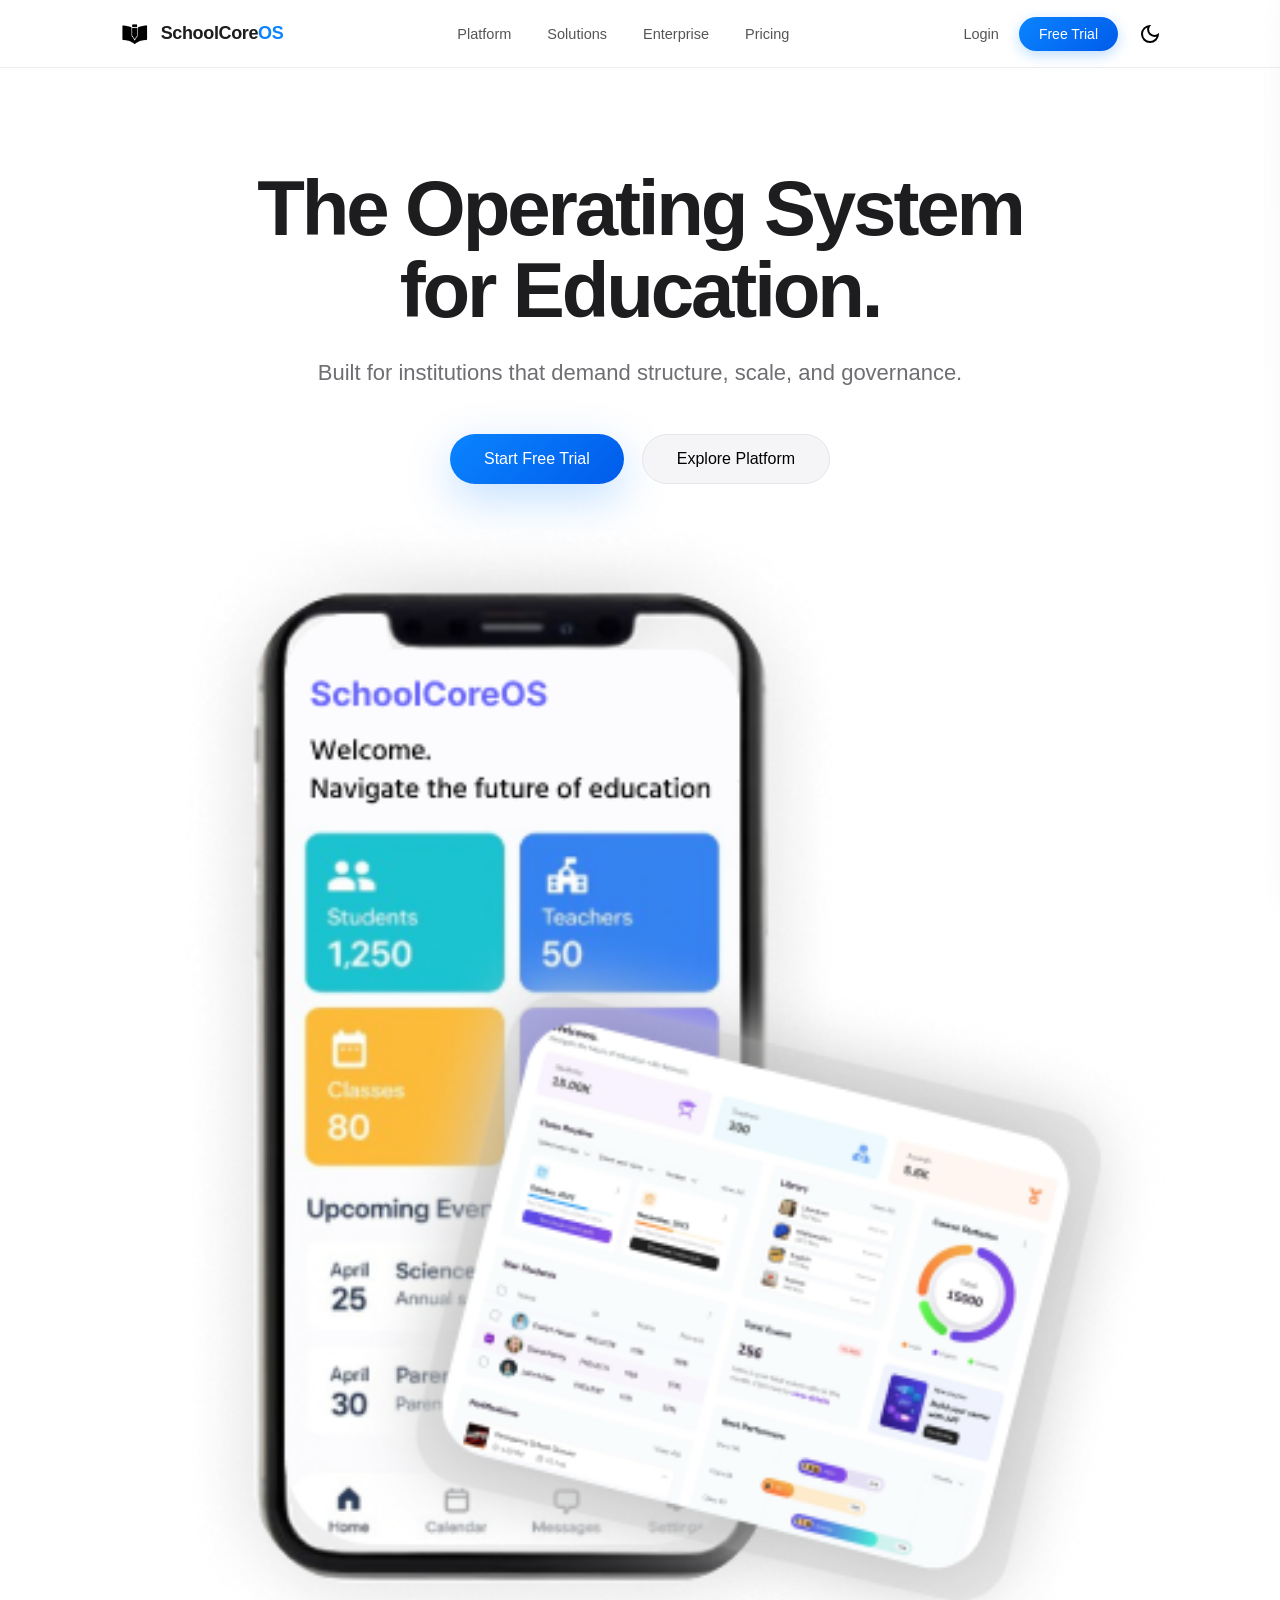
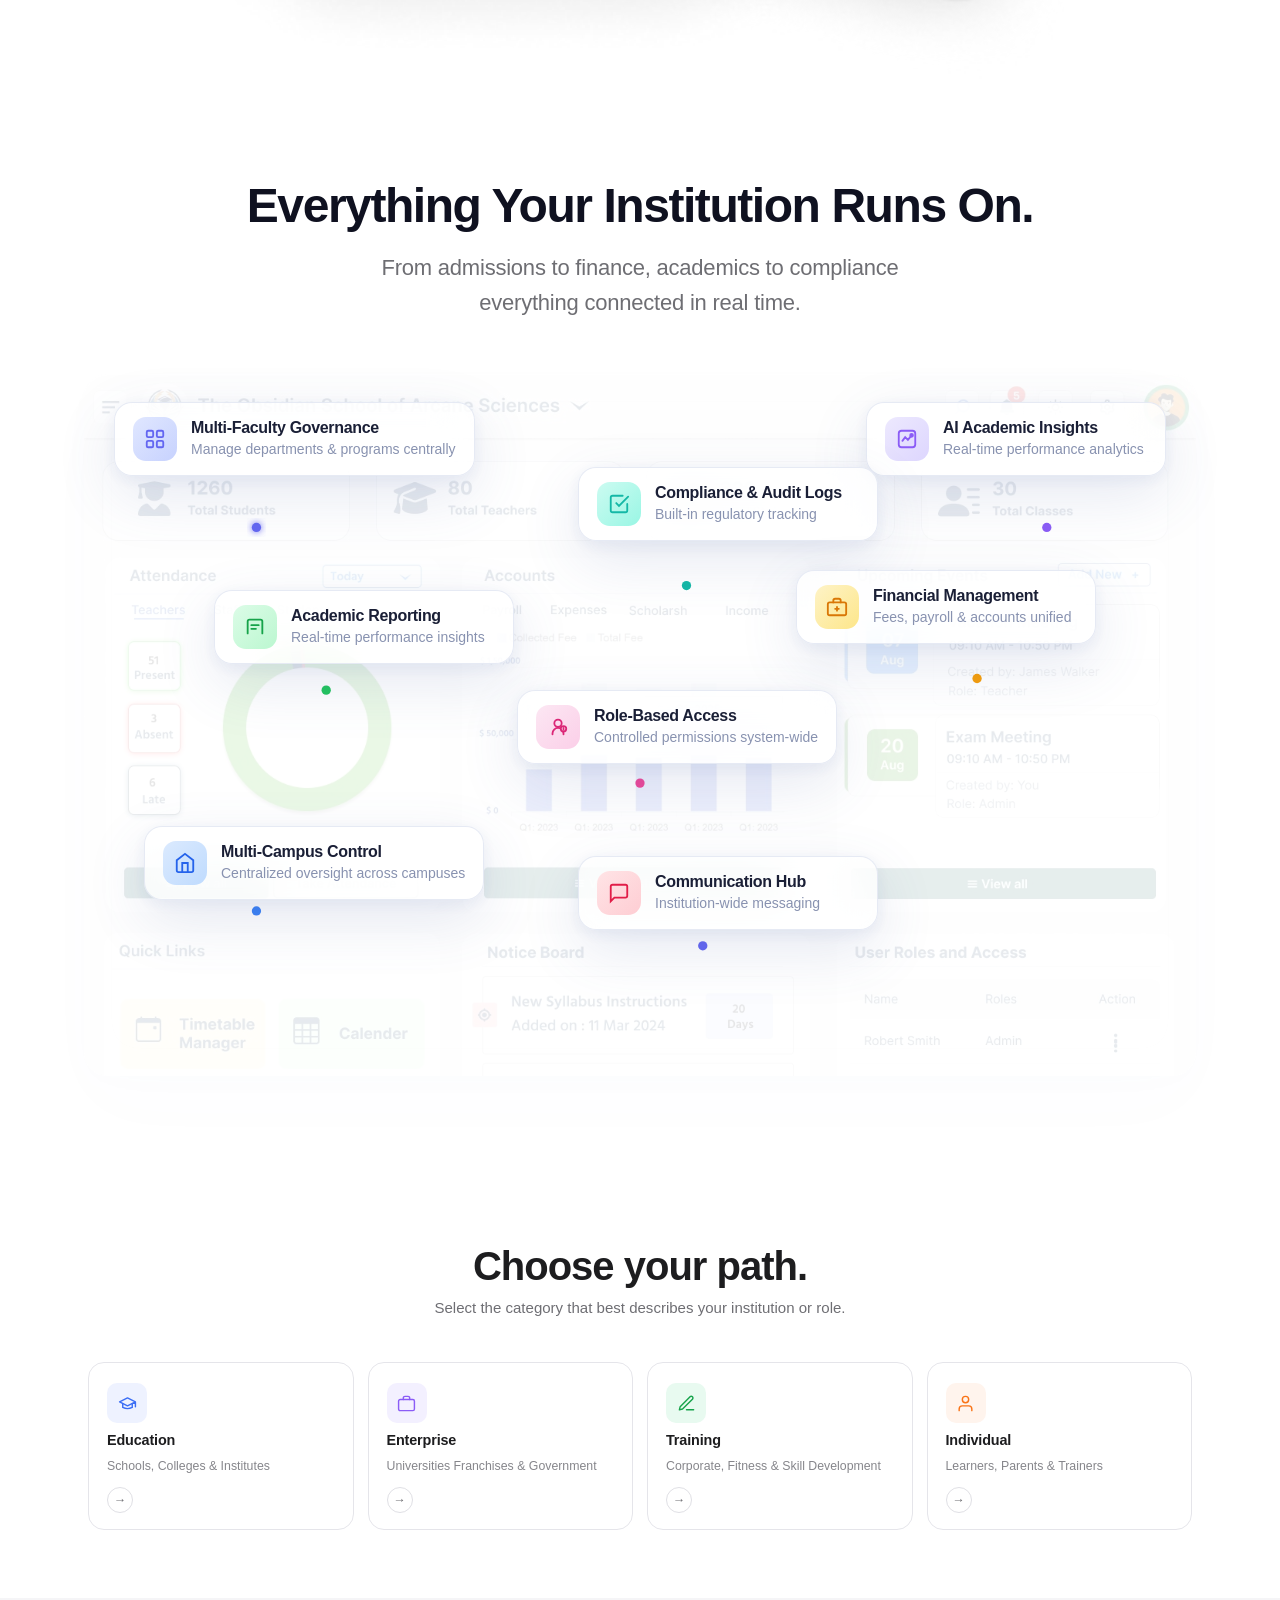
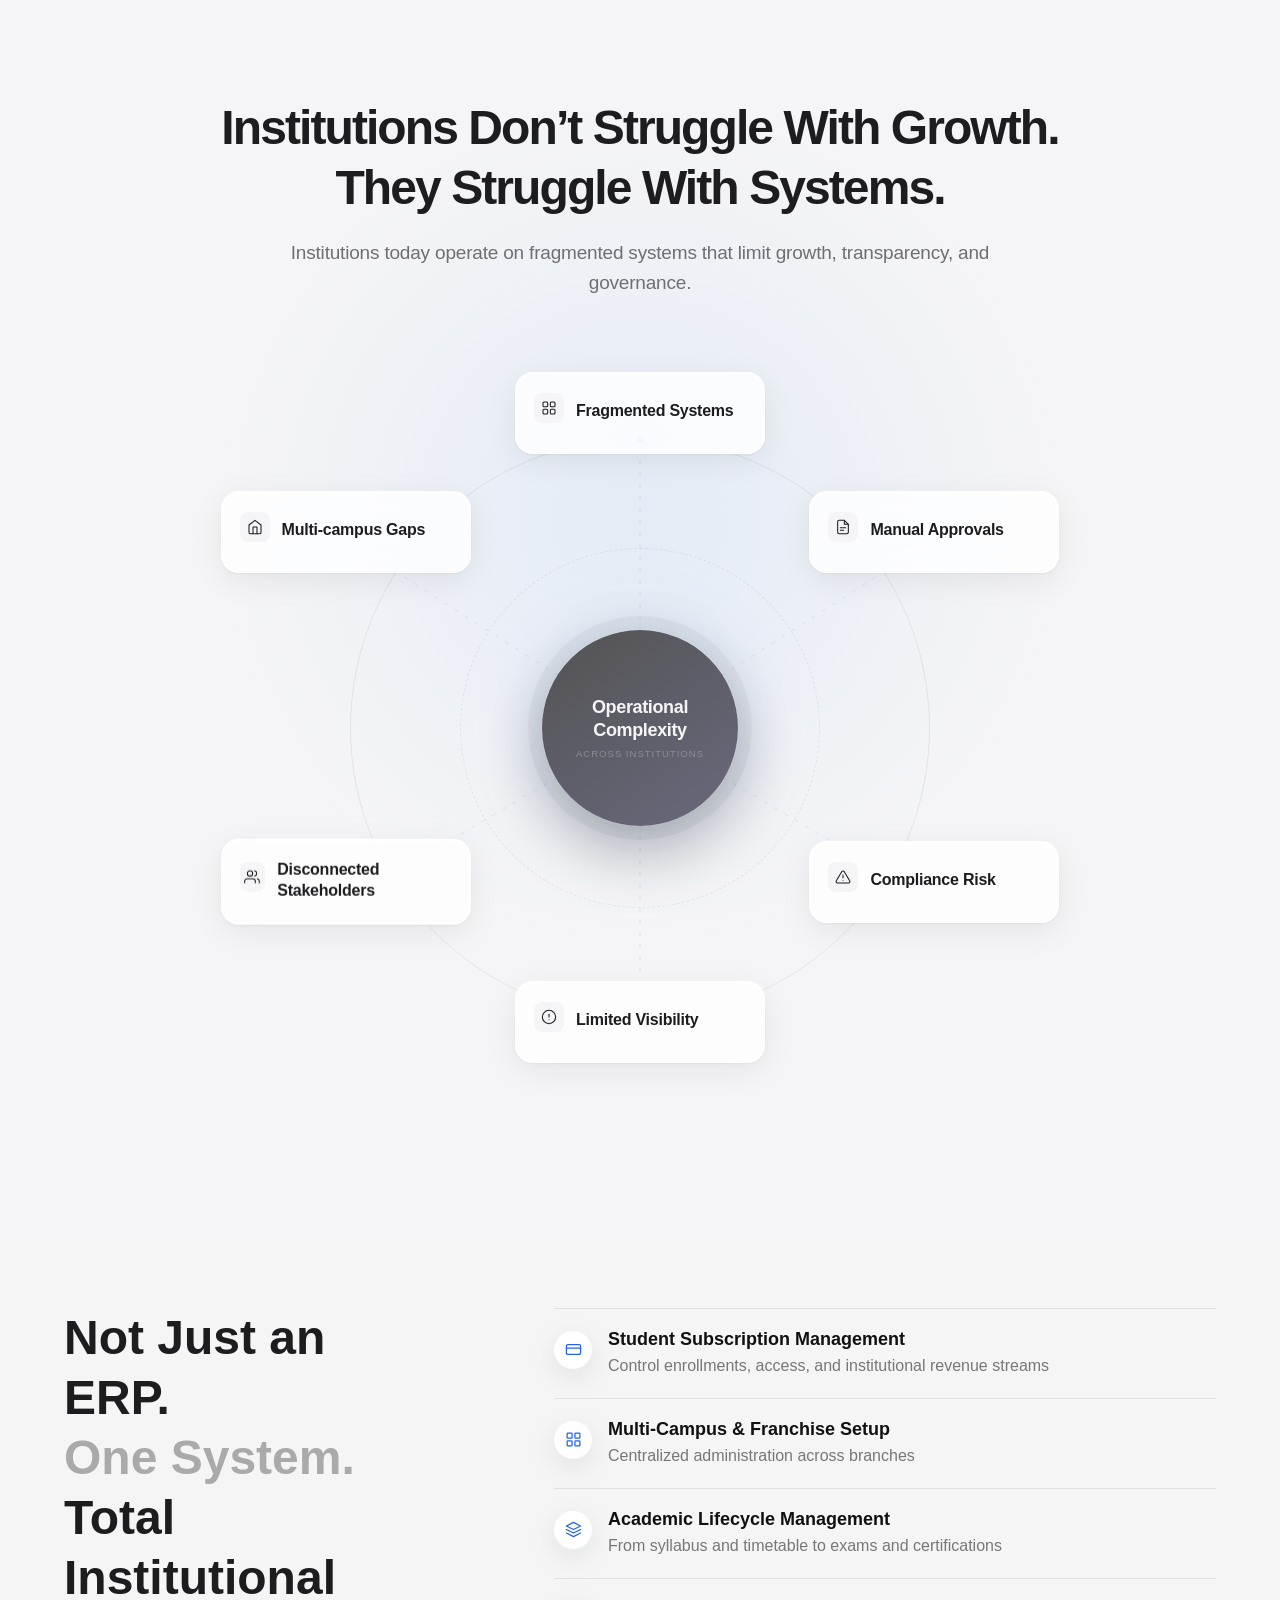
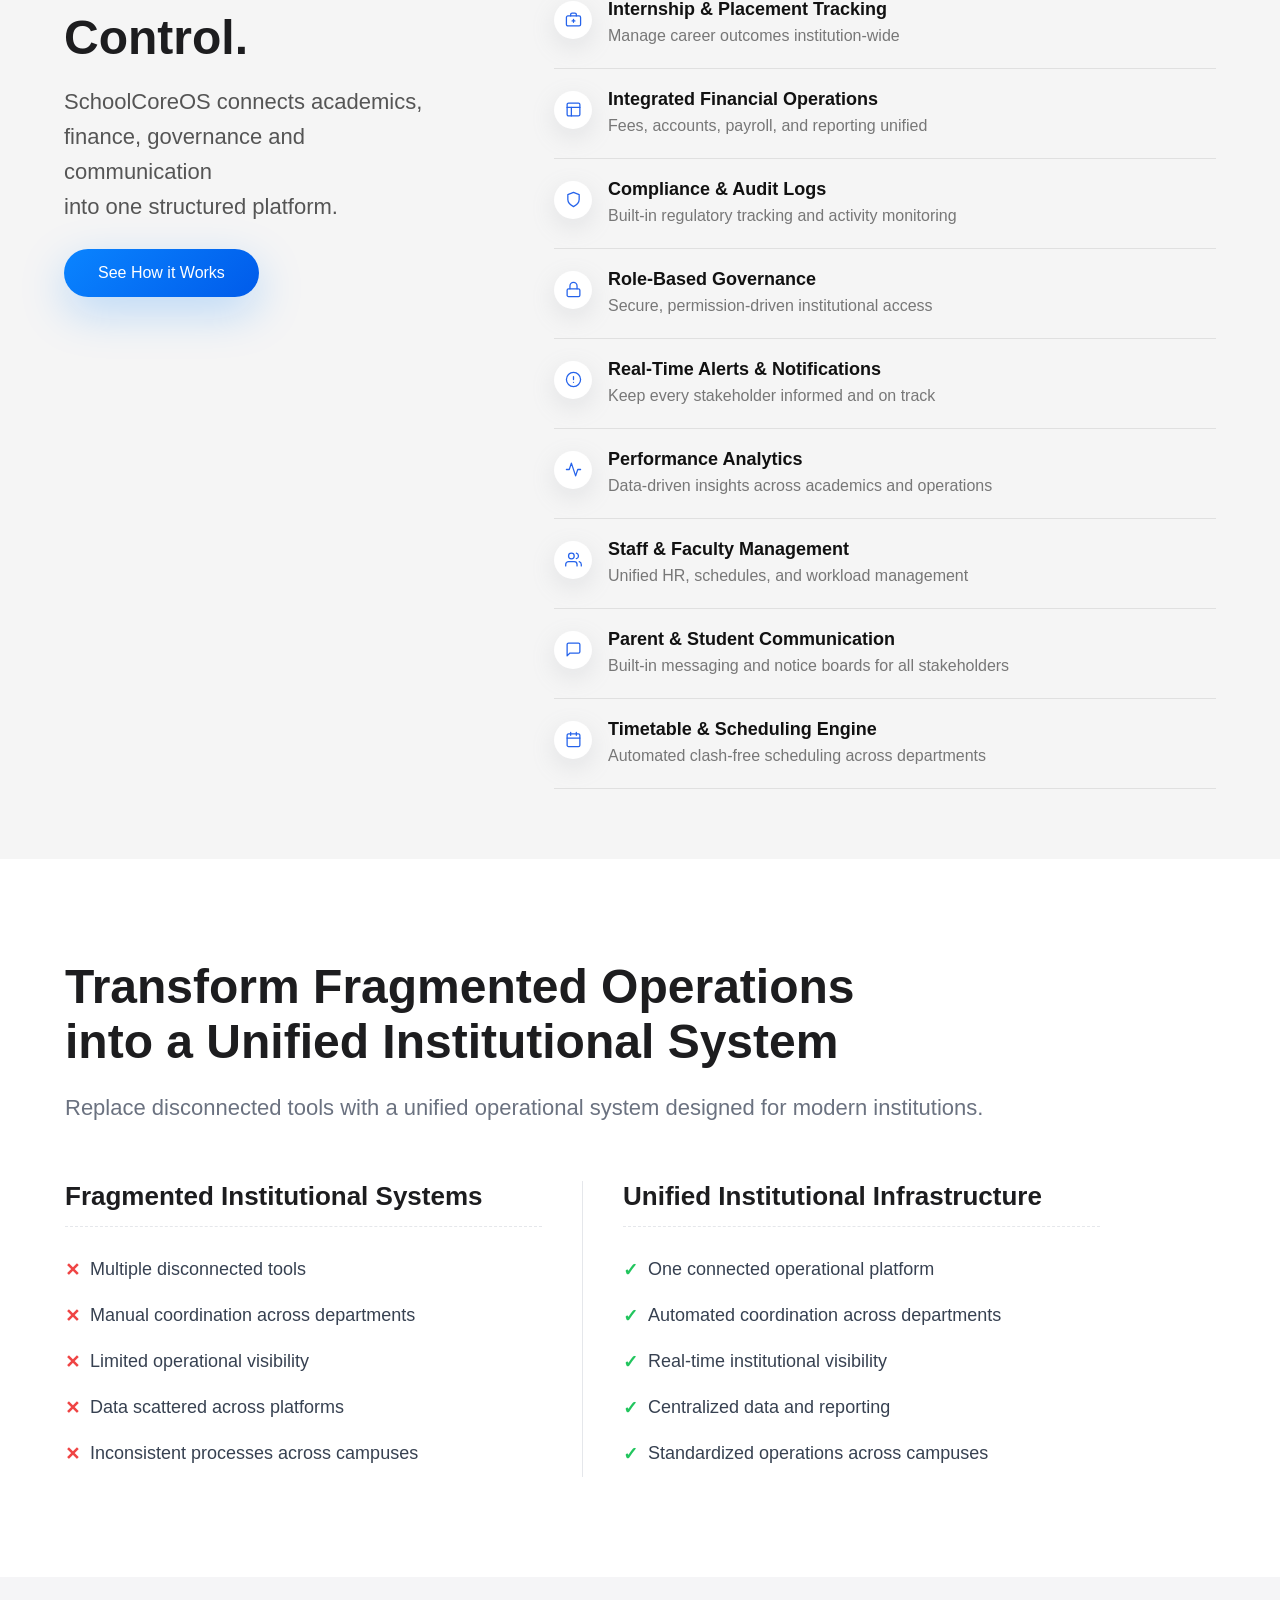
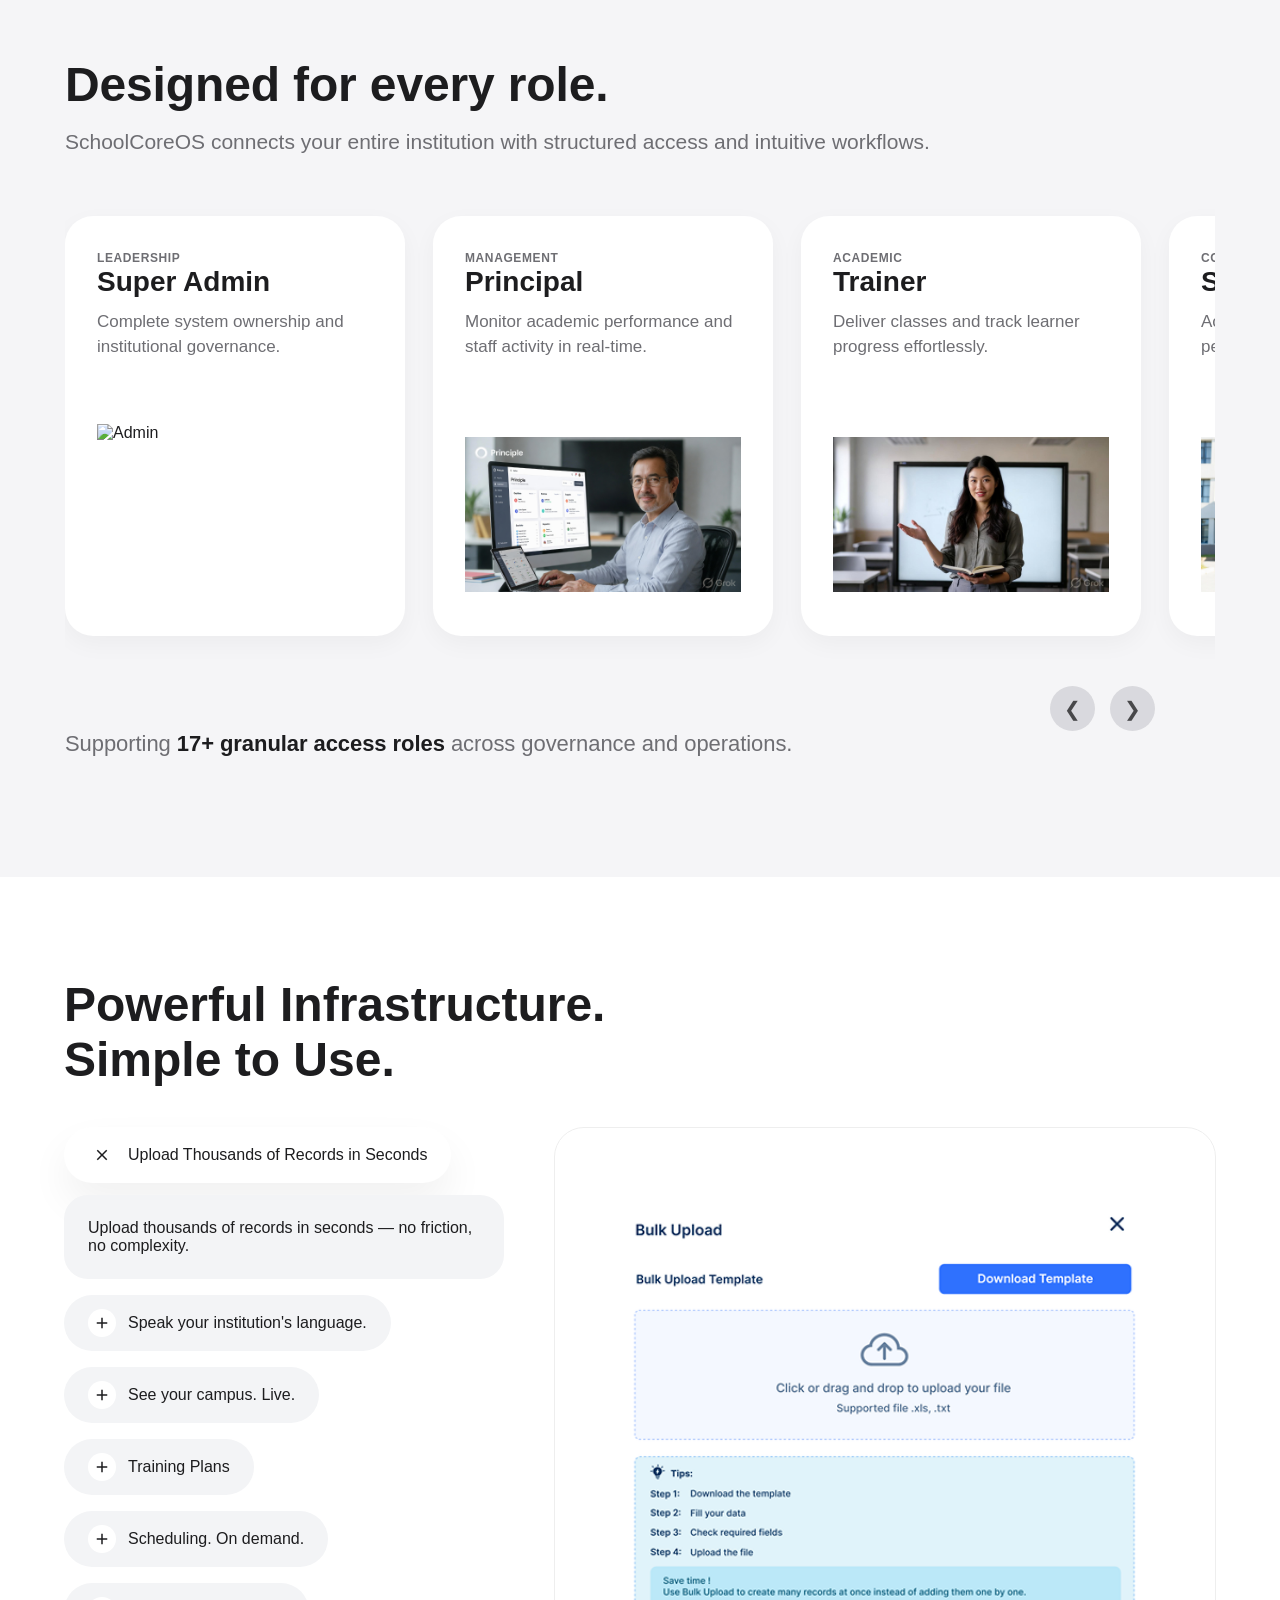
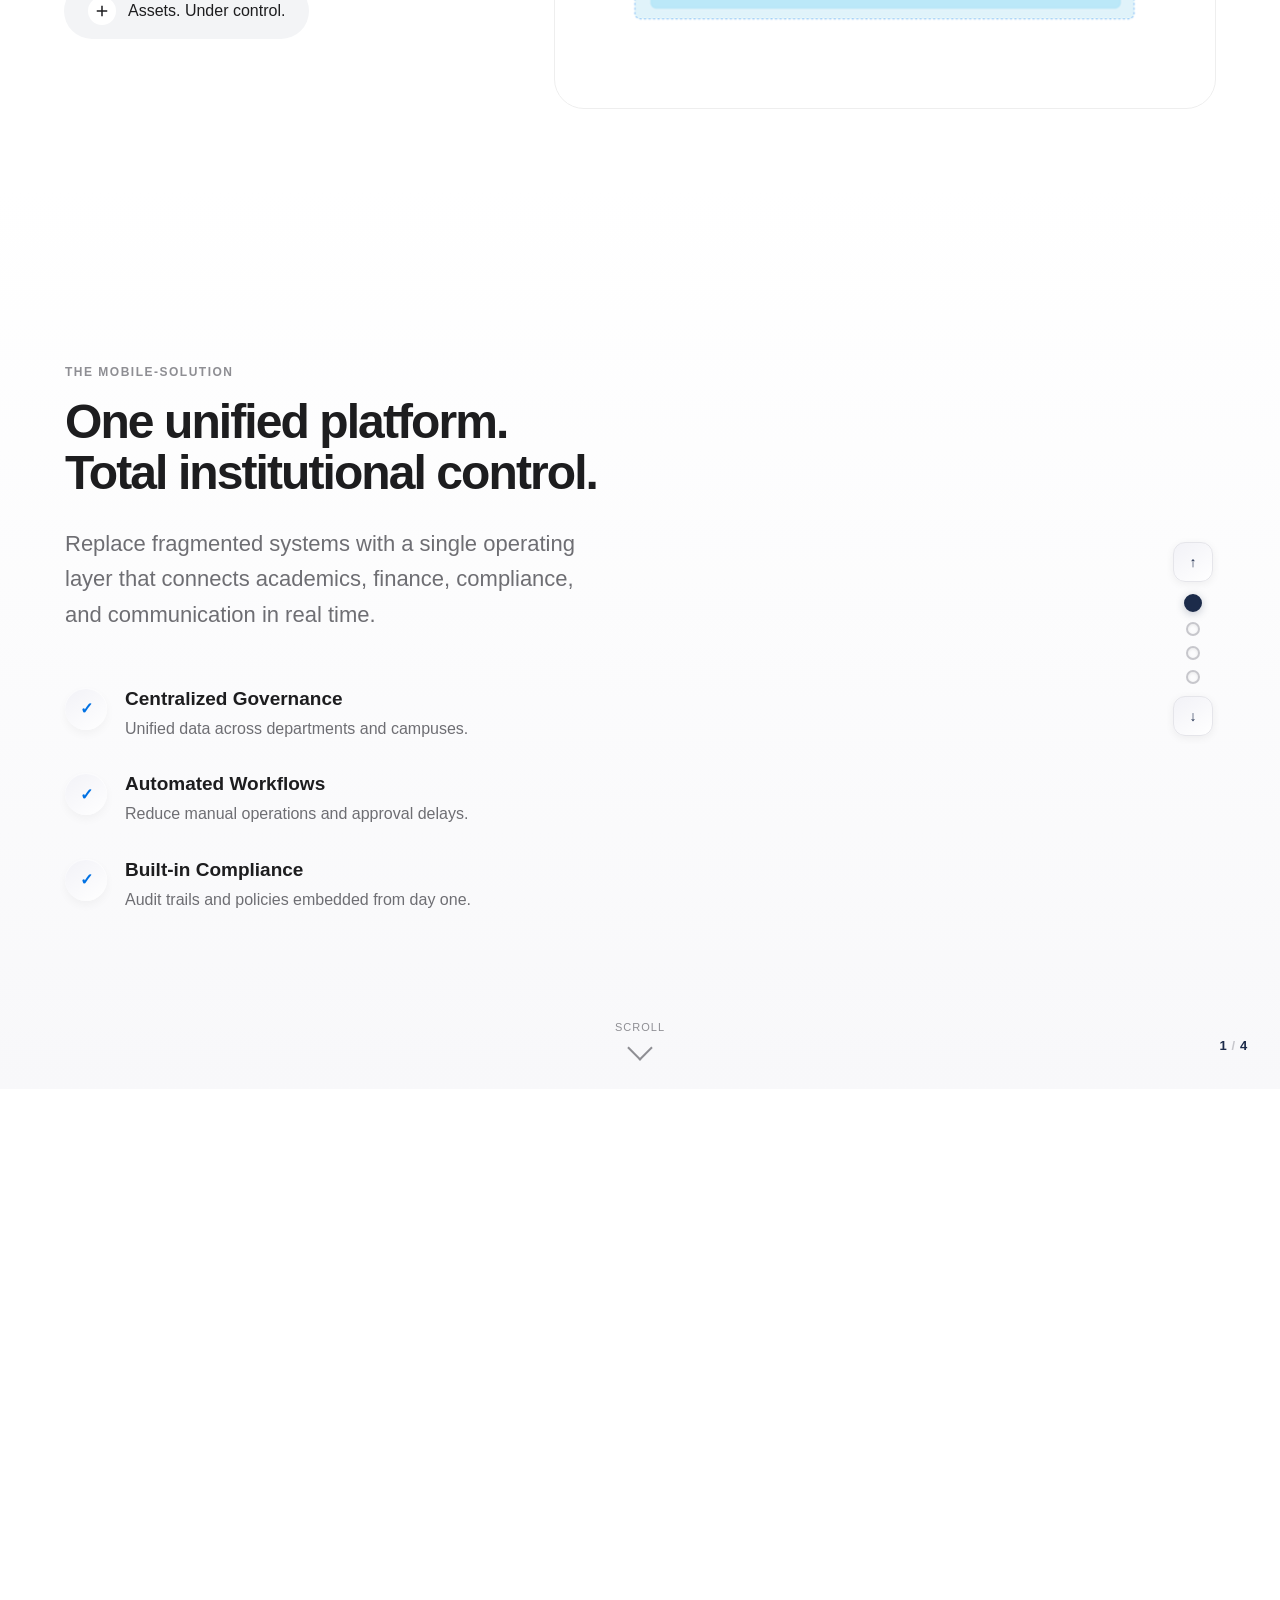
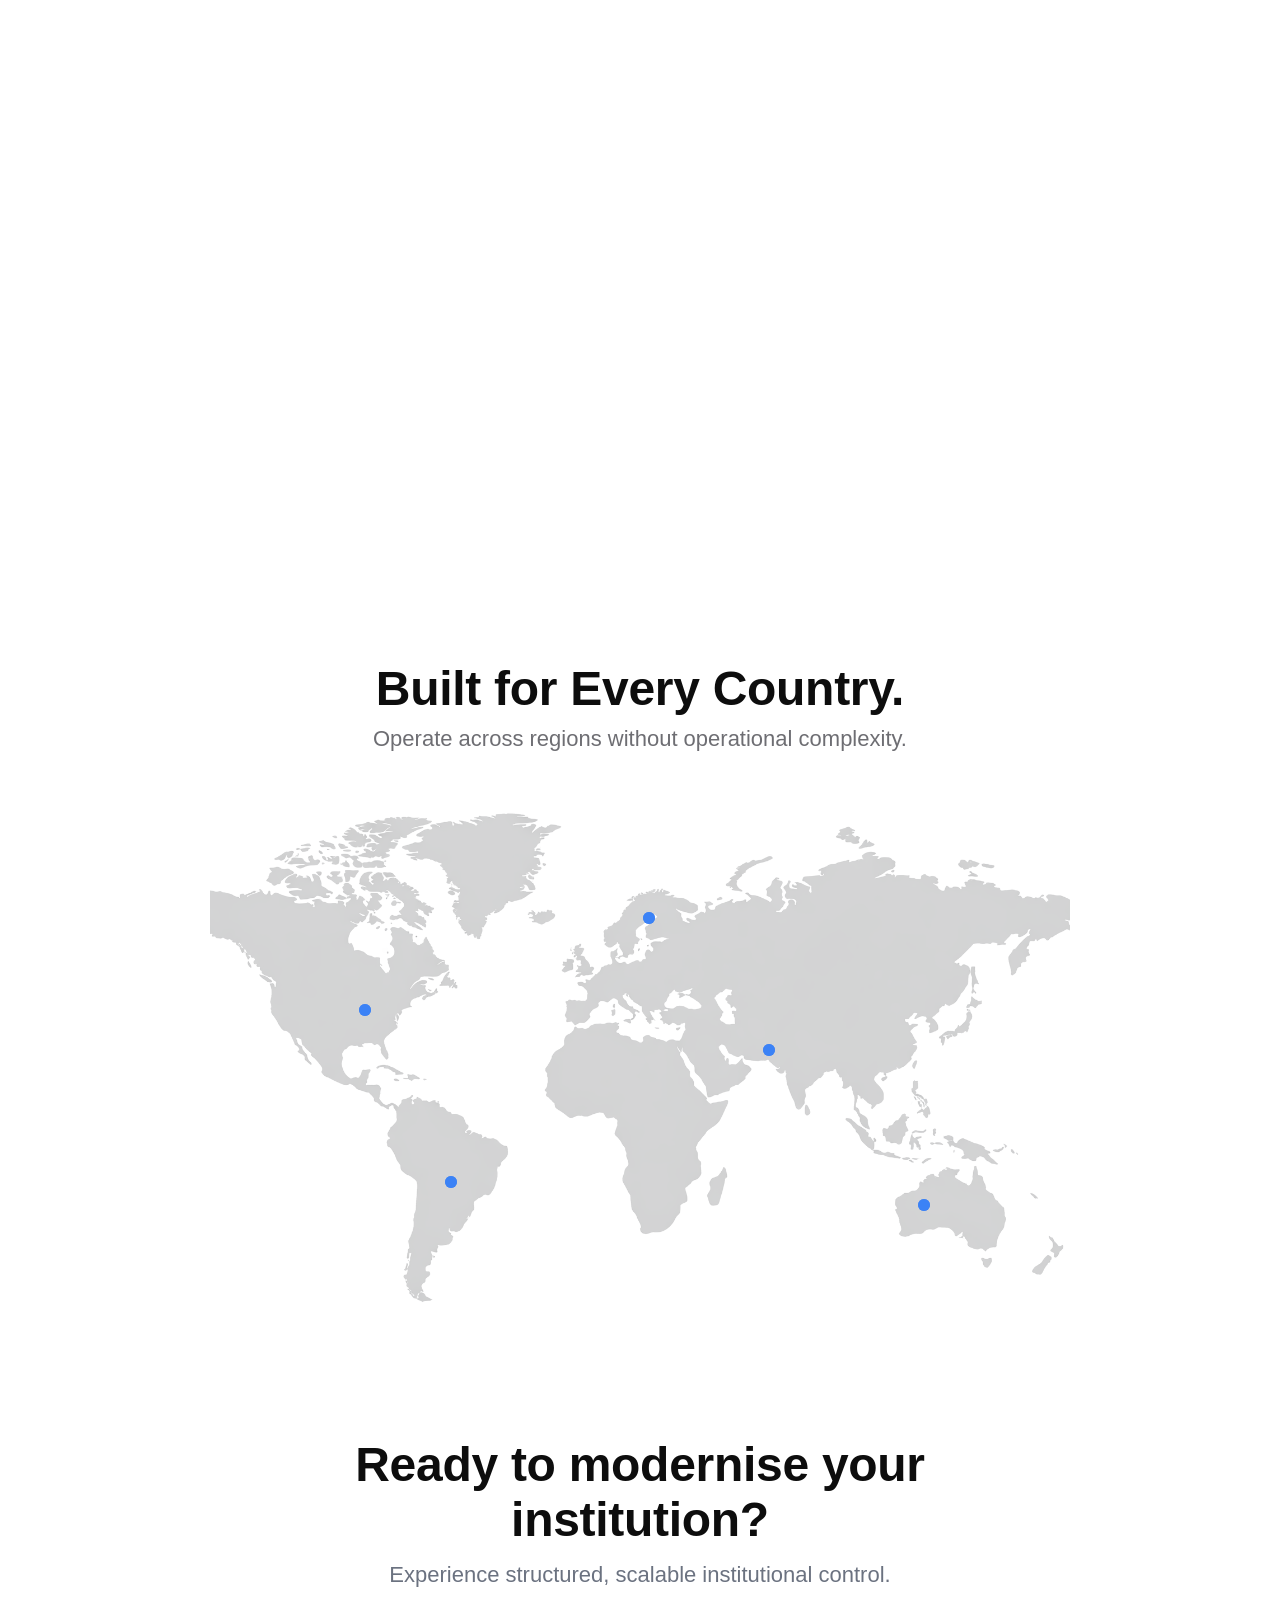
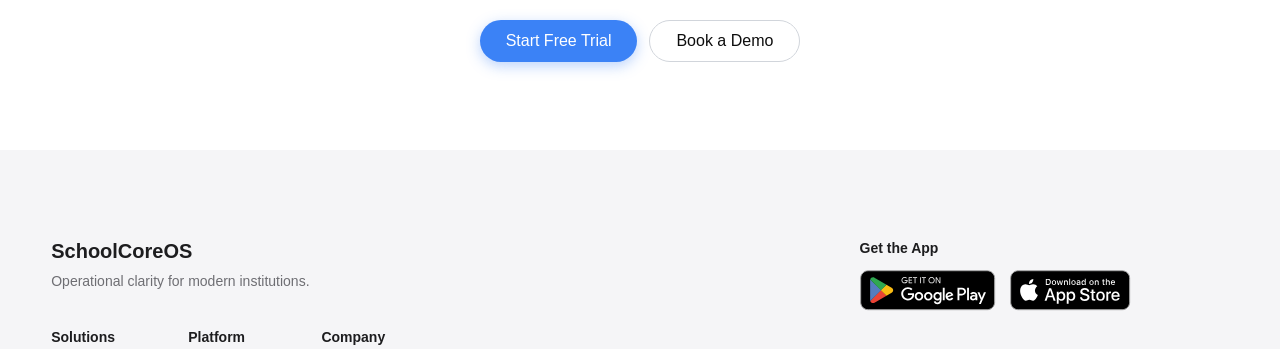
==== commit 351248ff: "Add files via upload" ====
--- a/index.html
+++ b/index.html
@@ -3,10 +3,16 @@
   <head>
     <meta charset="UTF-8" />
     <meta name="viewport" content="width=device-width, initial-scale=1.0" />
+    <link
+      rel="shortcut icon"
+      href="./assets/images/logo-white.png"
+      type="image/x-icon"
+    />
     <link rel="stylesheet" href="./styles/style.css" />
     <link rel="stylesheet" href="./styles/header.css" />
     <link rel="stylesheet" href="./styles/hero.css" />
     <link rel="stylesheet" href="./styles/features.css" />
+    <link rel="stylesheet" href="./styles/choose-path.css" />
     <link rel="stylesheet" href="./styles/problems.css" />
     <link rel="stylesheet" href="./styles/solution.css" />
     <link rel="stylesheet" href="./styles/transform.css" />
@@ -23,7 +29,12 @@
     <!-- NAVBAR -->
     <header class="navbar">
       <div class="nav-container">
-        <a class="logo" href="#">SchoolCore<span>OS</span></a>
+        <a class="logo" href="#">
+          <img src="./assets/images/logo-black.png" alt="SchoolCoreOS Logo" />
+          <span class="logo-text">
+            SchoolCore<span class="logo-accent">OS</span>
+          </span>
+        </a>
 
         <nav class="nav-links">
           <a href="#">Platform</a>
@@ -432,6 +443,294 @@
       <!-- /features-stage -->
     </section>
     <!-- FEATURE END ================================================================================================== -->
+    <!-- CHOOSE PATH START ================================================================================================= -->
+    <section class="choose-path-section">
+      <div class="choose-section">
+        <h2 class="choose-section__heading">Choose your path.</h2>
+        <p class="choose-section__subtext">
+          Select the category that best describes your institution or role.
+        </p>
+
+        <div class="cards" id="cards-grid">
+          <a href="./assets/pages/trainings-path.html" style="text-decoration: none;">
+            <div
+              class="card"
+              data-target="sub-education"
+              data-color="blue"
+              data-index="0"
+            >
+              <div class="card__icon-wrap icon--blue">
+                <svg
+                  width="19"
+                  height="19"
+                  viewBox="0 0 24 24"
+                  fill="none"
+                  stroke="#3b6ef5"
+                  stroke-width="1.8"
+                  stroke-linecap="round"
+                  stroke-linejoin="round"
+                >
+                  <path d="M22 10v6M2 10l10-5 10 5-10 5z" />
+                  <path d="M6 12v5c3.33 1.67 8.67 1.67 12 0v-5" />
+                </svg>
+              </div>
+              <div class="card__title">Education</div>
+              <div class="card__desc">Schools, Colleges &amp; Institutes</div>
+              <div class="card__arrow">→</div>
+            </div>
+          </a>
+ <a href="./assets/pages/trainings-path.html" style="text-decoration: none;">
+          <div
+            class="card"
+            data-target="sub-enterprise"
+            data-color="purple"
+            data-index="1"
+          >
+            <div class="card__icon-wrap icon--purple">
+              <svg
+                width="19"
+                height="19"
+                viewBox="0 0 24 24"
+                fill="none"
+                stroke="#8b5cf6"
+                stroke-width="1.8"
+                stroke-linecap="round"
+                stroke-linejoin="round"
+              >
+                <rect x="2" y="7" width="20" height="14" rx="2" />
+                <path d="M16 7V5a2 2 0 0 0-2-2h-4a2 2 0 0 0-2 2v2" />
+              </svg>
+            </div>
+            <div class="card__title">Enterprise</div>
+            <div class="card__desc">
+              Universities Franchises &amp; Government
+            </div>
+            <div class="card__arrow">→</div>
+          </div>
+          </a>
+          <a href="./assets/pages/trainings-path.html" style="text-decoration: none;">
+
+          <div
+            class="card"
+            data-target="sub-training"
+            data-color="green"
+            data-index="2"
+          >
+            <div class="card__icon-wrap icon--green">
+              <svg
+                width="19"
+                height="19"
+                viewBox="0 0 24 24"
+                fill="none"
+                stroke="#16a34a"
+                stroke-width="1.8"
+                stroke-linecap="round"
+                stroke-linejoin="round"
+              >
+                <path d="M12 20h9" />
+                <path
+                  d="M16.5 3.5a2.121 2.121 0 0 1 3 3L7 19l-4 1 1-4L16.5 3.5z"
+                />
+              </svg>
+            </div>
+            <div class="card__title">Training</div>
+            <div class="card__desc">
+              Corporate, Fitness &amp; Skill Development
+            </div>
+            <div class="card__arrow">→</div>
+          </div>
+          </a>
+
+           <a href="./assets/pages/trainings-path.html" style="text-decoration: none;">
+          <div
+            class="card"
+            data-target="sub-individual"
+            data-color="orange"
+            data-index="3"
+          >
+            <div class="card__icon-wrap icon--orange">
+              <svg
+                width="19"
+                height="19"
+                viewBox="0 0 24 24"
+                fill="none"
+                stroke="#f97316"
+                stroke-width="1.8"
+                stroke-linecap="round"
+                stroke-linejoin="round"
+              >
+                <path d="M20 21v-2a4 4 0 0 0-4-4H8a4 4 0 0 0-4 4v2" />
+                <circle cx="12" cy="7" r="4" />
+              </svg>
+            </div>
+            <div class="card__title">Individual</div>
+            <div class="card__desc">Learners, Parents &amp; Trainers</div>
+            <div class="card__arrow">→</div>
+          </div>
+        </div>
+        </a>
+
+        <!-- Sub Panels inside grid — full width span -->
+        <div class="sub-panel" id="sub-education" data-accent="blue">
+          <div class="sub-divider"></div>
+          <div class="sub-cards">
+            <div class="sub-card">
+              <div class="sub-card__title">School</div>
+              <div class="sub-card__desc">Structured K-12 Institutions.</div>
+              <ul class="sub-card__points">
+                <li>Parent communication</li>
+                <li>Attendance automation</li>
+                <li>Fee &amp; academic tracking</li>
+              </ul>
+              <a href="#" class="sub-card__link">Explore Solutions →</a>
+            </div>
+            <div class="sub-card">
+              <div class="sub-card__title">College</div>
+              <div class="sub-card__desc">Higher education architecture.</div>
+              <ul class="sub-card__points">
+                <li>Admission management</li>
+                <li>Department scheduling</li>
+                <li>Result &amp; grade portal</li>
+              </ul>
+              <a href="#" class="sub-card__link">Explore Solutions →</a>
+            </div>
+            <div class="sub-card">
+              <div class="sub-card__title">University</div>
+              <div class="sub-card__desc">Multi-campus governance.</div>
+              <ul class="sub-card__points">
+                <li>Multi-branch control</li>
+                <li>Research management</li>
+                <li>Alumni &amp; placement</li>
+              </ul>
+              <a href="#" class="sub-card__link">Explore Solutions →</a>
+            </div>
+          </div>
+        </div>
+
+        <div class="sub-panel" id="sub-enterprise" data-accent="purple">
+          <div class="sub-divider"></div>
+          <div class="sub-cards">
+            <div class="sub-card">
+              <div class="sub-card__title">Franchise</div>
+              <div class="sub-card__desc">
+                Multi-location business networks.
+              </div>
+              <ul class="sub-card__points">
+                <li>Centralised reporting</li>
+                <li>Brand consistency tools</li>
+                <li>Royalty management</li>
+              </ul>
+              <a href="#" class="sub-card__link">Explore Solutions →</a>
+            </div>
+            <div class="sub-card">
+              <div class="sub-card__title">Government</div>
+              <div class="sub-card__desc">Public sector institutions.</div>
+              <ul class="sub-card__points">
+                <li>Policy compliance</li>
+                <li>Citizen portal</li>
+                <li>Audit &amp; reporting</li>
+              </ul>
+              <a href="#" class="sub-card__link">Explore Solutions →</a>
+            </div>
+            <div class="sub-card">
+              <div class="sub-card__title">NGO</div>
+              <div class="sub-card__desc">
+                Non-profit &amp; social organisations.
+              </div>
+              <ul class="sub-card__points">
+                <li>Donor management</li>
+                <li>Project tracking</li>
+                <li>Impact reporting</li>
+              </ul>
+              <a href="#" class="sub-card__link">Explore Solutions →</a>
+            </div>
+          </div>
+        </div>
+
+        <div class="sub-panel" id="sub-training" data-accent="green">
+          <div class="sub-divider"></div>
+          <div class="sub-cards">
+            <div class="sub-card">
+              <div class="sub-card__title">Corporate</div>
+              <div class="sub-card__desc">
+                Employee training &amp; upskilling.
+              </div>
+              <ul class="sub-card__points">
+                <li>LMS integration</li>
+                <li>Progress tracking</li>
+                <li>Certificate generation</li>
+              </ul>
+              <a href="#" class="sub-card__link">Explore Solutions →</a>
+            </div>
+            <div class="sub-card">
+              <div class="sub-card__title">Fitness</div>
+              <div class="sub-card__desc">
+                Gyms, studios &amp; wellness centres.
+              </div>
+              <ul class="sub-card__points">
+                <li>Member check-in</li>
+                <li>Class scheduling</li>
+                <li>Subscription billing</li>
+              </ul>
+              <a href="#" class="sub-card__link">Explore Solutions →</a>
+            </div>
+            <div class="sub-card">
+              <div class="sub-card__title">Skill Dev</div>
+              <div class="sub-card__desc">
+                Vocational &amp; certification programs.
+              </div>
+              <ul class="sub-card__points">
+                <li>Batch management</li>
+                <li>Assessment tools</li>
+                <li>Placement tracking</li>
+              </ul>
+              <a href="#" class="sub-card__link">Explore Solutions →</a>
+            </div>
+          </div>
+        </div>
+
+        <div class="sub-panel" id="sub-individual" data-accent="orange">
+          <div class="sub-divider"></div>
+          <div class="sub-cards">
+            <div class="sub-card">
+              <div class="sub-card__title">Learner</div>
+              <div class="sub-card__desc">Self-paced personal growth.</div>
+              <ul class="sub-card__points">
+                <li>Goal setting tools</li>
+                <li>Progress dashboard</li>
+                <li>Course library access</li>
+              </ul>
+              <a href="#" class="sub-card__link">Explore Solutions →</a>
+            </div>
+            <div class="sub-card">
+              <div class="sub-card__title">Parent</div>
+              <div class="sub-card__desc">
+                Track &amp; support your child's learning.
+              </div>
+              <ul class="sub-card__points">
+                <li>Real-time updates</li>
+                <li>Attendance alerts</li>
+                <li>Fee payment portal</li>
+              </ul>
+              <a href="#" class="sub-card__link">Explore Solutions →</a>
+            </div>
+            <div class="sub-card">
+              <div class="sub-card__title">Trainer</div>
+              <div class="sub-card__desc">
+                Manage students &amp; build courses.
+              </div>
+              <ul class="sub-card__points">
+                <li>Course builder</li>
+                <li>Student analytics</li>
+                <li>Earnings dashboard</li>
+              </ul>
+              <a href="#" class="sub-card__link">Explore Solutions →</a>
+            </div>
+          </div>
+        </div>
+      </div>
+    </section>
+    <!-- CHOOSE PATH END =============================================================================================== -->
 
     <!-- PROBLEM DEFINITION START ================================================================================================== -->
     <section class="problem-section">
@@ -1462,6 +1761,7 @@
     <script src="scripts/mobileFirst.js"></script>
     <script src="./scripts/easyToUse.js"></script>
     <script src="./scripts/header.js"></script>
+    <script src="./scripts/choosePath.js"></script>
     <script src="./scripts/problems.js"></script>
     <script src="./scripts/roles.js"></script>
   </body>
--- a/styles/header.css
+++ b/styles/header.css
@@ -26,13 +26,26 @@
 }
 
 .logo {
+  display: flex;
+  align-items: center;
+  gap: 10px;
+  text-decoration: none;
+  color: #1d1d1f;
+}
+
+.logo img {
+  height: 28px;
+  width: auto;
+  object-fit: contain;
+}
+
+.logo-text {
   font-size: 18px;
   font-weight: 600;
   letter-spacing: -0.02em;
-  text-decoration: none;
-  color: #1d1d1f;
-}
-.logo span {
+}
+
+.logo-accent {
   color: #0a84ff;
 }
 
@@ -305,6 +318,13 @@
 
 /* ── RESPONSIVE ── */
 @media (max-width: 768px) {
+    .logo img {
+    height: 24px;
+  }
+
+  .logo-text {
+    font-size: 16px;
+  }
   .nav-links {
     display: none;
   }
--- a/styles/choose-path.css
+++ b/styles/choose-path.css
@@ -0,0 +1,301 @@
+.choose-path-section{
+        display: flex;
+      align-items: center;
+      justify-content: center;
+      flex-direction: column;
+}
+.choose-section {
+      padding: 64px 48px 68px;
+      width: 100%;
+      max-width: 1200px;
+      border-radius: 22px;
+    }
+
+    .choose-section__heading {
+      font-size: 2.5rem;
+      font-weight: 700;
+      color: #1d1d1f;
+      text-align: center;
+      margin-bottom: 10px;
+      letter-spacing: -1px;
+    }
+
+    .choose-section__subtext {
+      text-align: center;
+      font-size: 0.94rem;
+      color: #6e6e73;
+      margin-bottom: 46px;
+    }
+
+    /* ── Main Cards ── */
+    .cards {
+      display: grid;
+      grid-template-columns: repeat(4, 1fr);
+      gap: 14px;
+      align-items: start;
+    }
+
+    .card {
+      border: 1.5px solid #e5e5ea;
+      border-radius: 16px;
+      padding: 20px 18px 16px;
+      display: flex;
+      flex-direction: column;
+      gap: 9px;
+      cursor: pointer;
+      transition: border-color 0.3s ease, box-shadow 0.3s ease, transform 0.22s ease;
+      background: #fff;
+      opacity: 0;
+      animation: fadeUp 0.5s cubic-bezier(0.4,0,0.2,1) forwards;
+    }
+
+    .card:nth-child(1) { animation-delay: 0.05s; }
+    .card:nth-child(2) { animation-delay: 0.12s; }
+    .card:nth-child(3) { animation-delay: 0.19s; }
+    .card:nth-child(4) { animation-delay: 0.26s; }
+
+    @keyframes fadeUp {
+      from { opacity: 0; transform: translateY(14px); }
+      to   { opacity: 1; transform: translateY(0); }
+    }
+
+    .card:hover {
+      box-shadow: 0 6px 22px rgba(0,0,0,0.08);
+      border-color: #d1d1d6;
+      transform: translateY(-2px);
+    }
+
+    /* Active — each card gets its own accent color on border + shadow */
+    .card[data-color="blue"].active {
+      border-color: #3b6ef5;
+      box-shadow: 0 8px 30px rgba(59,110,245,0.22), 0 0 0 3px rgba(59,110,245,0.10);
+      transform: translateY(-2px);
+    }
+    .card[data-color="purple"].active {
+      border-color: #8b5cf6;
+      box-shadow: 0 8px 30px rgba(139,92,246,0.22), 0 0 0 3px rgba(139,92,246,0.10);
+      transform: translateY(-2px);
+    }
+    .card[data-color="green"].active {
+      border-color: #16a34a;
+      box-shadow: 0 8px 30px rgba(22,163,74,0.22), 0 0 0 3px rgba(22,163,74,0.10);
+      transform: translateY(-2px);
+    }
+    .card[data-color="orange"].active {
+      border-color: #f97316;
+      box-shadow: 0 8px 30px rgba(249,115,22,0.22), 0 0 0 3px rgba(249,115,22,0.10);
+      transform: translateY(-2px);
+    }
+
+    /* Icon wrap */
+    .card__icon-wrap {
+      width: 40px;
+      height: 40px;
+      border-radius: 10px;
+      display: flex;
+      align-items: center;
+      justify-content: center;
+      flex-shrink: 0;
+      transition: transform 0.25s ease;
+    }
+    .card.active .card__icon-wrap { transform: scale(1.1); }
+
+    .icon--blue   { background: #eef2ff; }
+    .icon--purple { background: #f3f0ff; }
+    .icon--green  { background: #e8faf0; }
+    .icon--orange { background: #fff4ed; }
+
+    .card__title {
+      font-size: 0.9rem;
+      font-weight: 600;
+      color: #1d1d1f;
+      letter-spacing: -0.15px;
+    }
+
+    .card__desc {
+      font-size: 0.77rem;
+      color: #86868b;
+      line-height: 1.5;
+      flex: 1;
+    }
+
+    /* Arrow */
+    .card__arrow {
+      margin-top: 2px;
+      width: 26px;
+      height: 26px;
+      border: 1.5px solid #e0e0e5;
+      border-radius: 50%;
+      display: flex;
+      align-items: center;
+      justify-content: center;
+      color: #6e6e73;
+      font-size: 0.78rem;
+      transition: all 0.22s ease;
+    }
+
+    .card:hover .card__arrow {
+      background: #1d1d1f;
+      border-color: #1d1d1f;
+      color: #fff;
+    }
+
+    /* Arrow also takes accent color when active */
+    .card[data-color="blue"].active   .card__arrow { background: #3b6ef5; border-color: #3b6ef5; color: #fff; }
+    .card[data-color="purple"].active .card__arrow { background: #8b5cf6; border-color: #8b5cf6; color: #fff; }
+    .card[data-color="green"].active  .card__arrow { background: #16a34a; border-color: #16a34a; color: #fff; }
+    .card[data-color="orange"].active .card__arrow { background: #f97316; border-color: #f97316; color: #fff; }
+
+    /* ── Sub Panel — truly hidden by default ── */
+    .sub-panel {
+      display: none;
+      grid-column: 1 / -1;
+    }
+    .sub-panel.visible {
+      display: block;
+      animation: panelReveal 0.38s cubic-bezier(0.4,0,0.2,1) forwards;
+    }
+    @keyframes panelReveal {
+      from { opacity: 0; transform: translateY(-8px); }
+      to   { opacity: 1; transform: translateY(0); }
+    }
+
+    .sub-divider {
+      height: 1px;
+      background: #f0f0f5;
+      margin-top: 22px;
+    }
+
+    .sub-cards {
+      display: grid;
+      grid-template-columns: repeat(3, 1fr);
+      gap: 14px;
+      padding-top: 20px;
+    }
+
+    .sub-card {
+      padding: 20px 18px 18px;
+      border: 1.5px solid #e8e8ed;
+      border-radius: 16px;
+      cursor: pointer;
+      background: #fafafa;
+      transition: all 0.3s cubic-bezier(0.4,0,0.2,1);
+      opacity: 0;
+      position: relative;
+      overflow: hidden;
+    }
+
+    .sub-panel.visible .sub-card {
+      animation: fadeUp 0.4s cubic-bezier(0.4,0,0.2,1) forwards;
+    }
+    .sub-panel.visible .sub-card:nth-child(1) { animation-delay: 0.07s; }
+    .sub-panel.visible .sub-card:nth-child(2) { animation-delay: 0.14s; }
+    .sub-panel.visible .sub-card:nth-child(3) { animation-delay: 0.21s; }
+
+    /* Gradient glow — hidden by default, shown on hover */
+    .sub-card::before {
+      content: '';
+      position: absolute;
+      inset: -2px;
+      border-radius: 17px;
+      padding: 2px;
+      opacity: 0;
+      transition: opacity 0.3s ease;
+      z-index: 0;
+      pointer-events: none;
+    }
+
+    /* Accent-specific gradient glows */
+    .sub-panel[data-accent="blue"]   .sub-card:hover { border-color: transparent; box-shadow: 0 0 0 2px rgba(59,110,245,0.3), 0 12px 36px rgba(59,110,245,0.20); background: #fff; transform: translateY(-3px); }
+    .sub-panel[data-accent="purple"] .sub-card:hover { border-color: transparent; box-shadow: 0 0 0 2px rgba(139,92,246,0.3), 0 12px 36px rgba(139,92,246,0.20); background: #fff; transform: translateY(-3px); }
+    .sub-panel[data-accent="green"]  .sub-card:hover { border-color: transparent; box-shadow: 0 0 0 2px rgba(22,163,74,0.3),  0 12px 36px rgba(22,163,74,0.20);  background: #fff; transform: translateY(-3px); }
+    .sub-panel[data-accent="orange"] .sub-card:hover { border-color: transparent; box-shadow: 0 0 0 2px rgba(249,115,22,0.3), 0 12px 36px rgba(249,115,22,0.20); background: #fff; transform: translateY(-3px); }
+
+    .sub-card__title {
+      font-size: 0.92rem;
+      font-weight: 600;
+      color: #1d1d1f;
+      margin-bottom: 5px;
+      letter-spacing: -0.2px;
+      position: relative;
+      z-index: 1;
+    }
+
+    .sub-card__desc {
+      font-size: 0.75rem;
+      color: #86868b;
+      margin-bottom: 10px;
+      line-height: 1.45;
+      position: relative;
+      z-index: 1;
+    }
+
+    /* Bullet points — hidden by default, shown on hover */
+    .sub-card__points {
+      list-style: none;
+      margin-bottom: 14px;
+      display: flex;
+      flex-direction: column;
+      gap: 5px;
+      max-height: 0;
+      overflow: hidden;
+      opacity: 0;
+      transition: max-height 0.32s cubic-bezier(0.4,0,0.2,1), opacity 0.28s ease, margin-bottom 0.28s ease;
+      position: relative;
+      z-index: 1;
+    }
+
+    .sub-card:hover .sub-card__points {
+      max-height: 120px;
+      opacity: 1;
+      margin-bottom: 14px;
+    }
+
+    .sub-card__points li {
+      display: flex;
+      align-items: center;
+      gap: 7px;
+      font-size: 0.73rem;
+      color: #3a3a3c;
+      line-height: 1.4;
+    }
+
+    .sub-card__points li::before {
+      content: '';
+      width: 14px;
+      height: 14px;
+      border-radius: 50%;
+      flex-shrink: 0;
+      background-image: url("data:image/svg+xml,%3Csvg xmlns='http://www.w3.org/2000/svg' viewBox='0 0 24 24' fill='none' stroke='%2334c759' stroke-width='2.5' stroke-linecap='round' stroke-linejoin='round'%3E%3Cpolyline points='20 6 9 17 4 12'/%3E%3C/svg%3E");
+      background-size: contain;
+      background-repeat: no-repeat;
+    }
+
+    .sub-card__link {
+      font-size: 0.75rem;
+      font-weight: 500;
+      display: inline-flex;
+      align-items: center;
+      gap: 4px;
+      text-decoration: none;
+      transition: gap 0.2s ease;
+      position: relative;
+      z-index: 1;
+    }
+    .sub-card:hover .sub-card__link { gap: 7px; }
+
+    .sub-panel[data-accent="blue"]   .sub-card__link { color: #3b6ef5; }
+    .sub-panel[data-accent="purple"] .sub-card__link { color: #8b5cf6; }
+    .sub-panel[data-accent="green"]  .sub-card__link { color: #16a34a; }
+    .sub-panel[data-accent="orange"] .sub-card__link { color: #f97316; }
+
+    @media (max-width: 680px) {
+      .choose-section { padding: 44px 22px 48px; border-radius: 0; }
+      .cards { grid-template-columns: repeat(1, 1fr); }
+      .choose-section__heading { font-size: 1.9rem; }
+      .sub-cards { grid-template-columns: 1fr; }
+    }
+    @media (max-width: 400px) {
+      .cards { grid-template-columns: 1fr; }
+      .sub-cards { grid-template-columns: 1fr; }
+    }
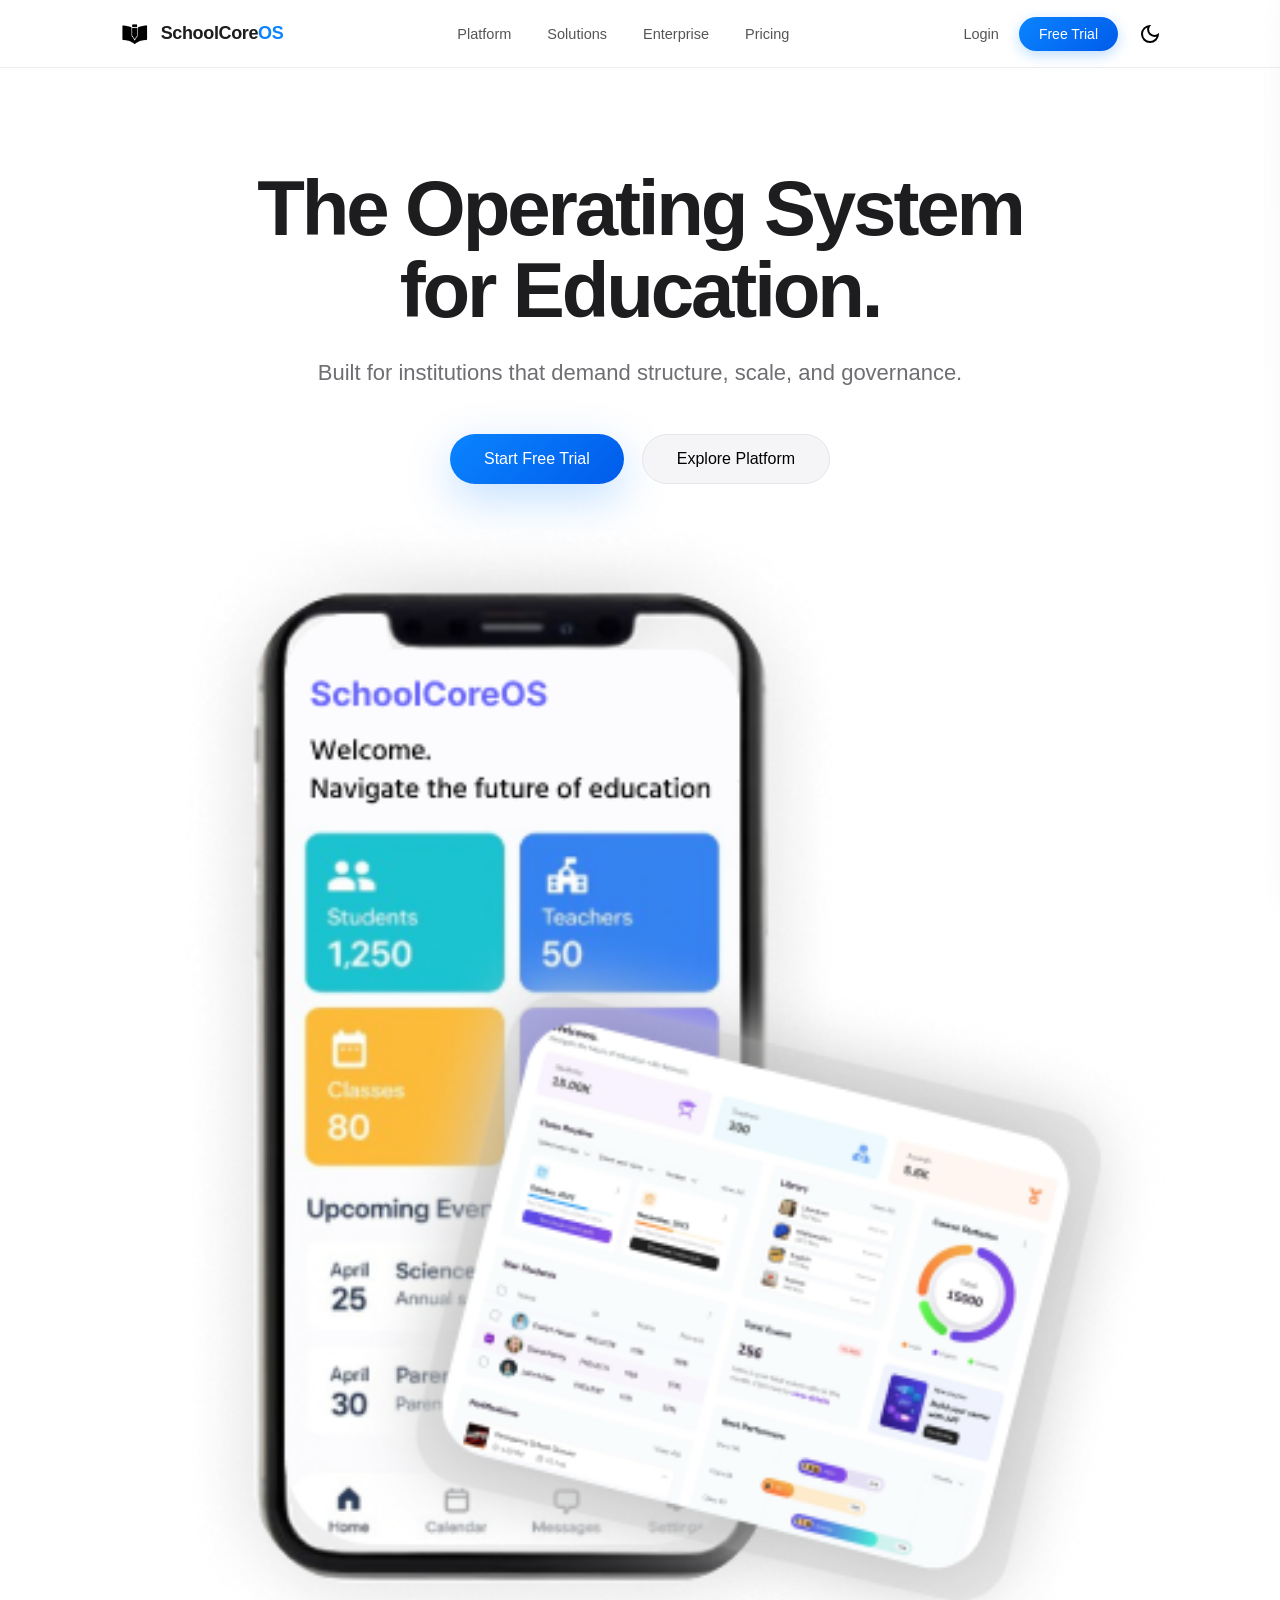
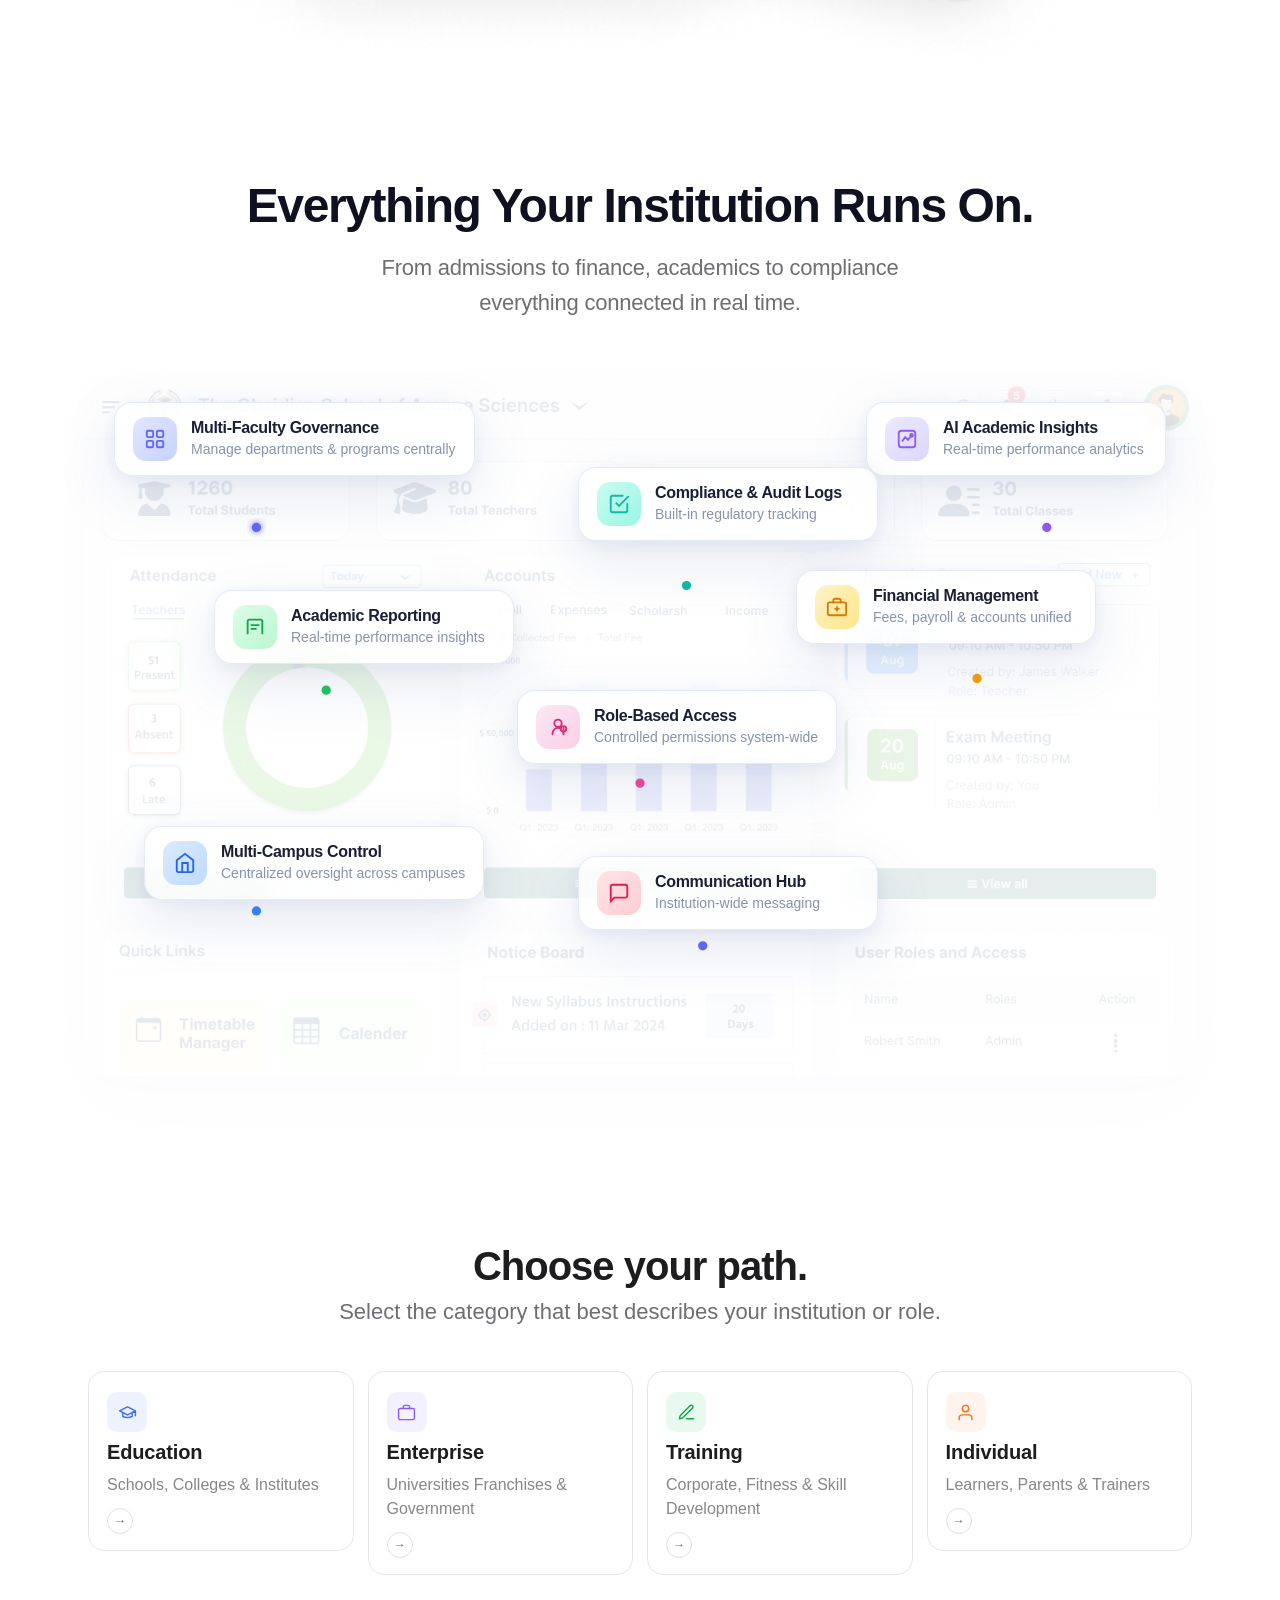
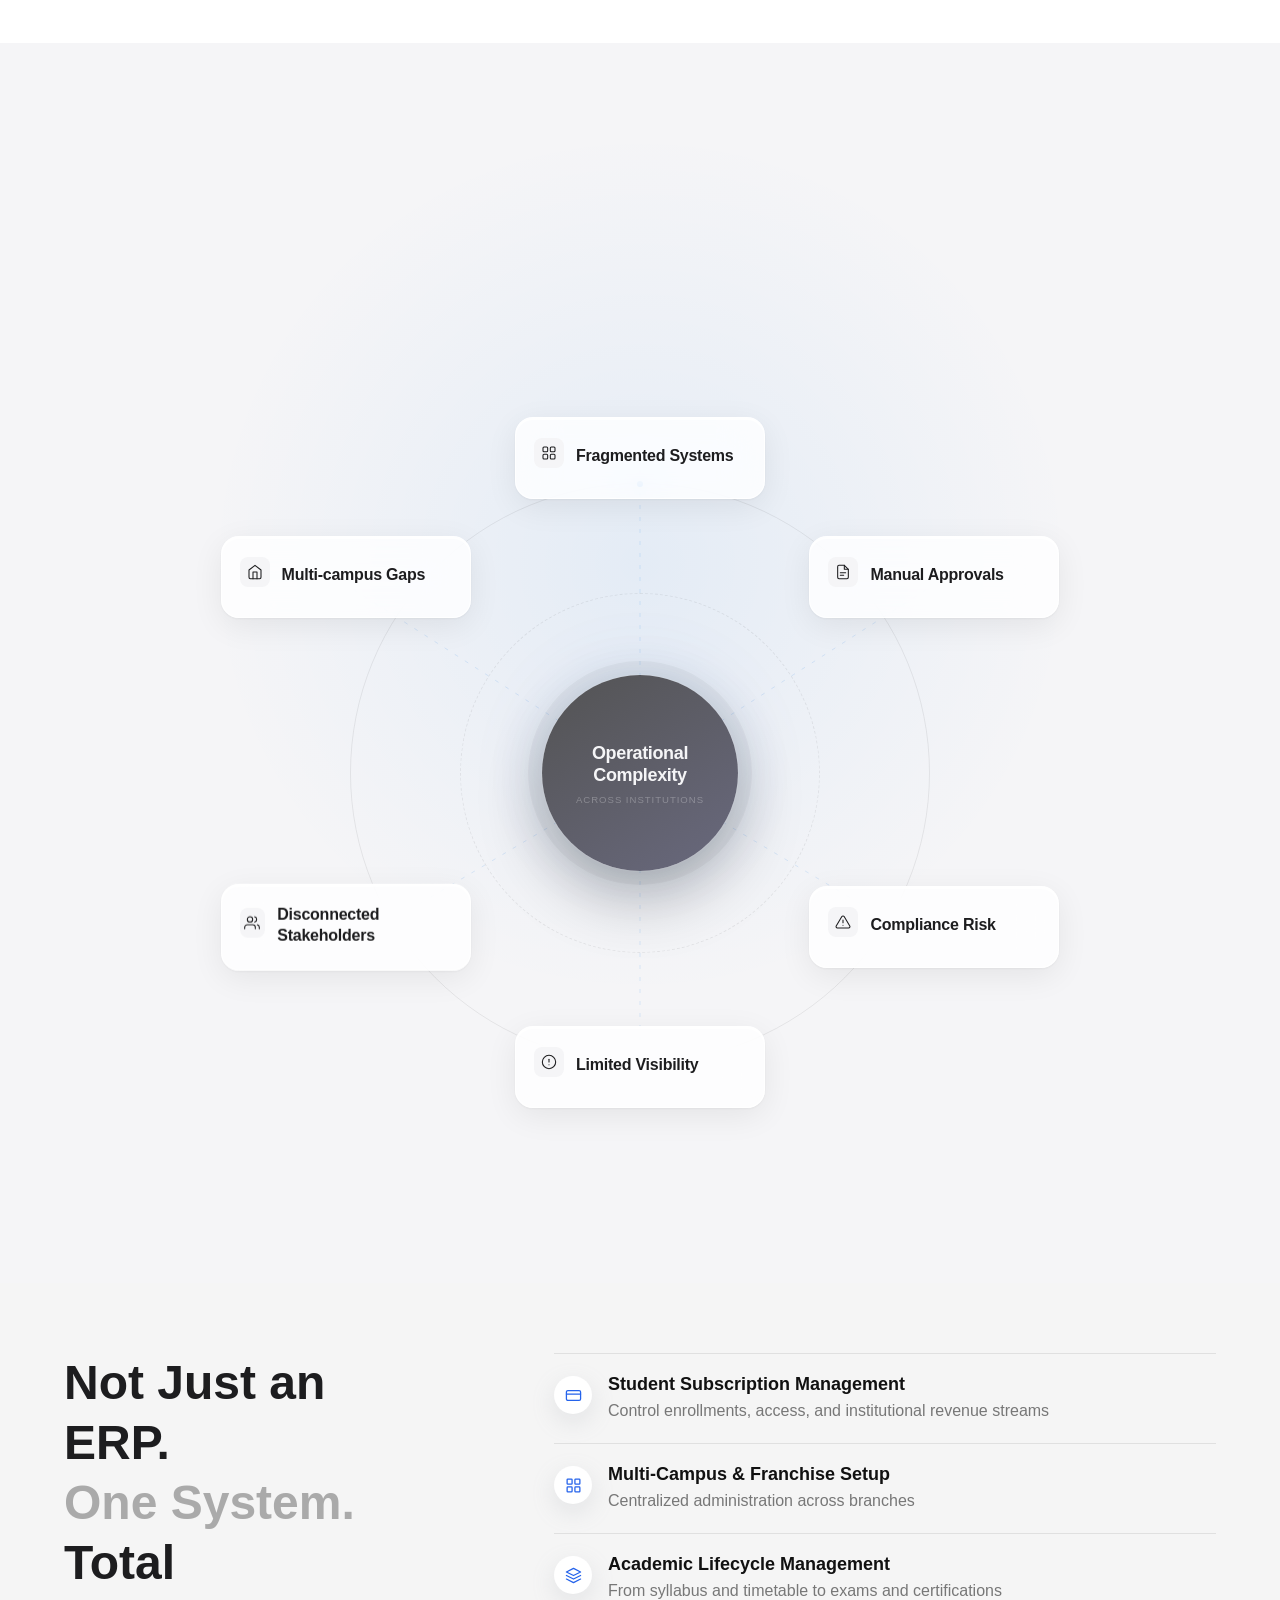
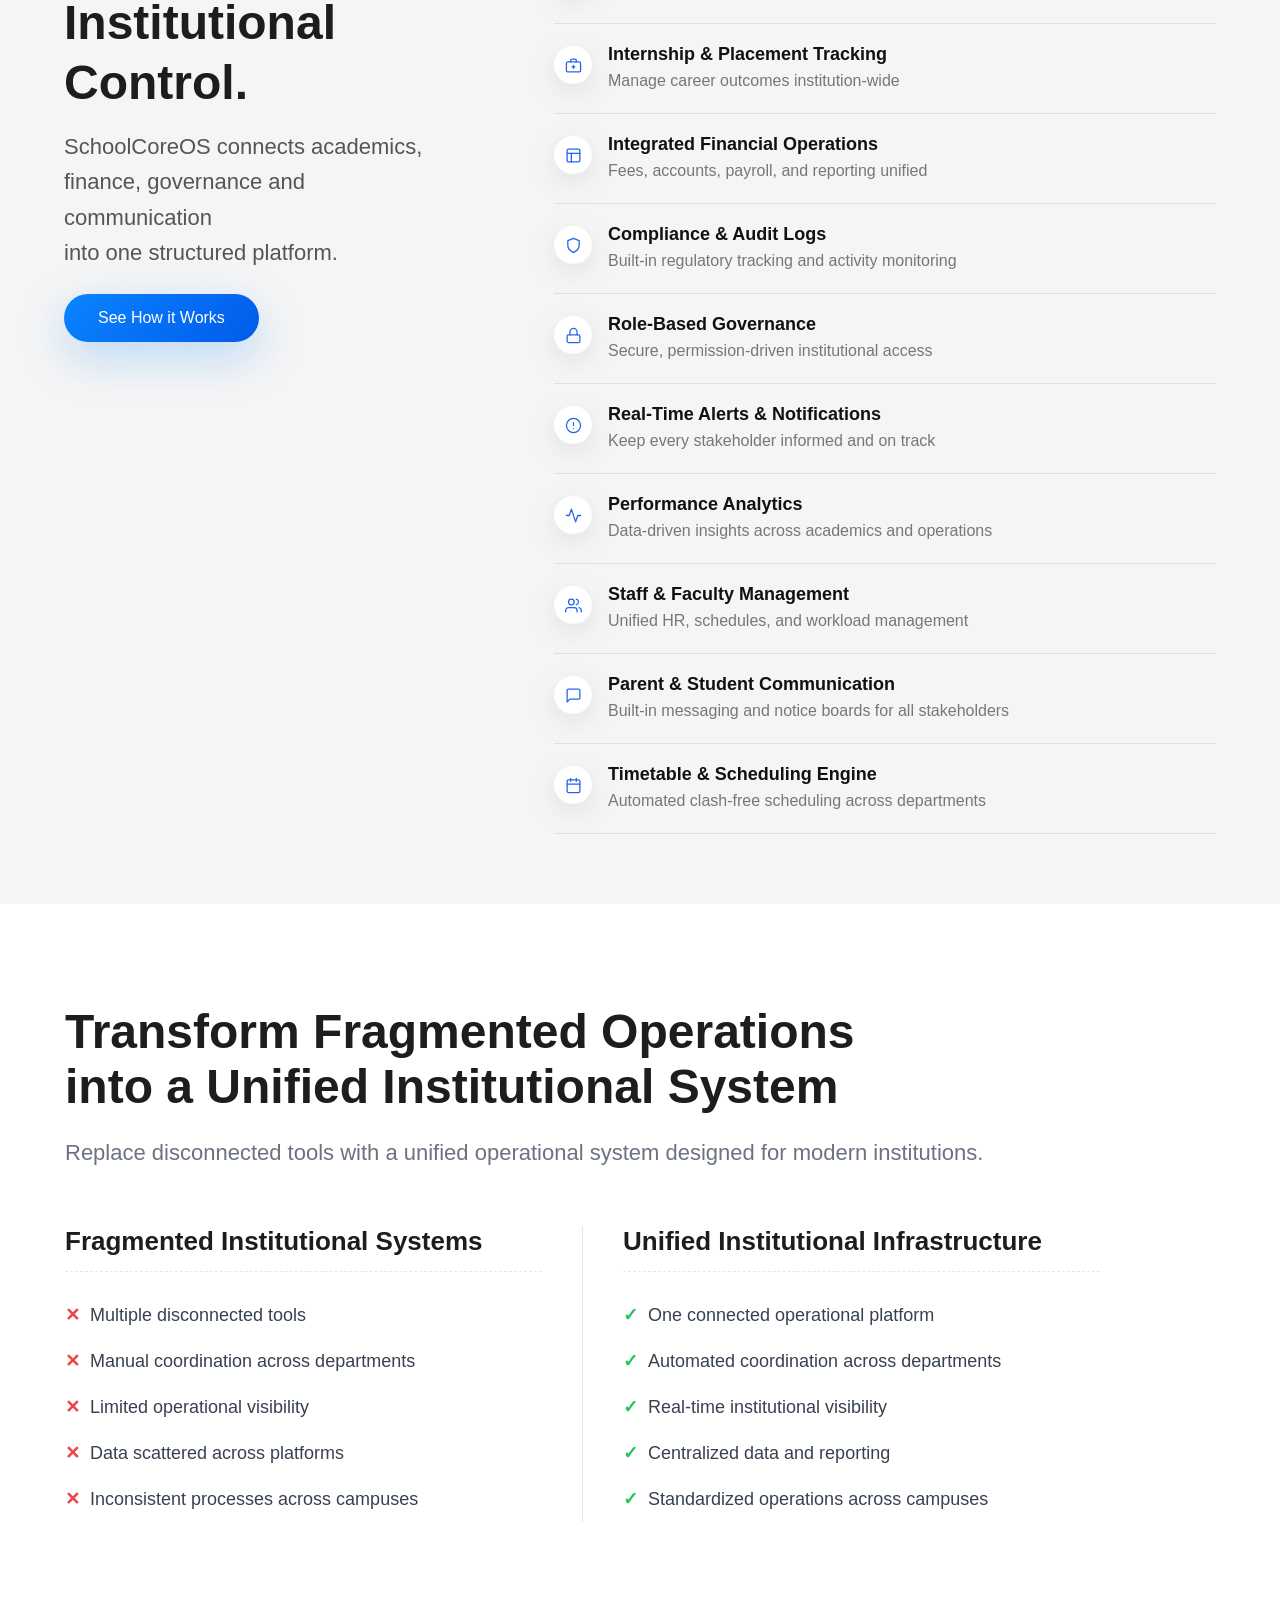
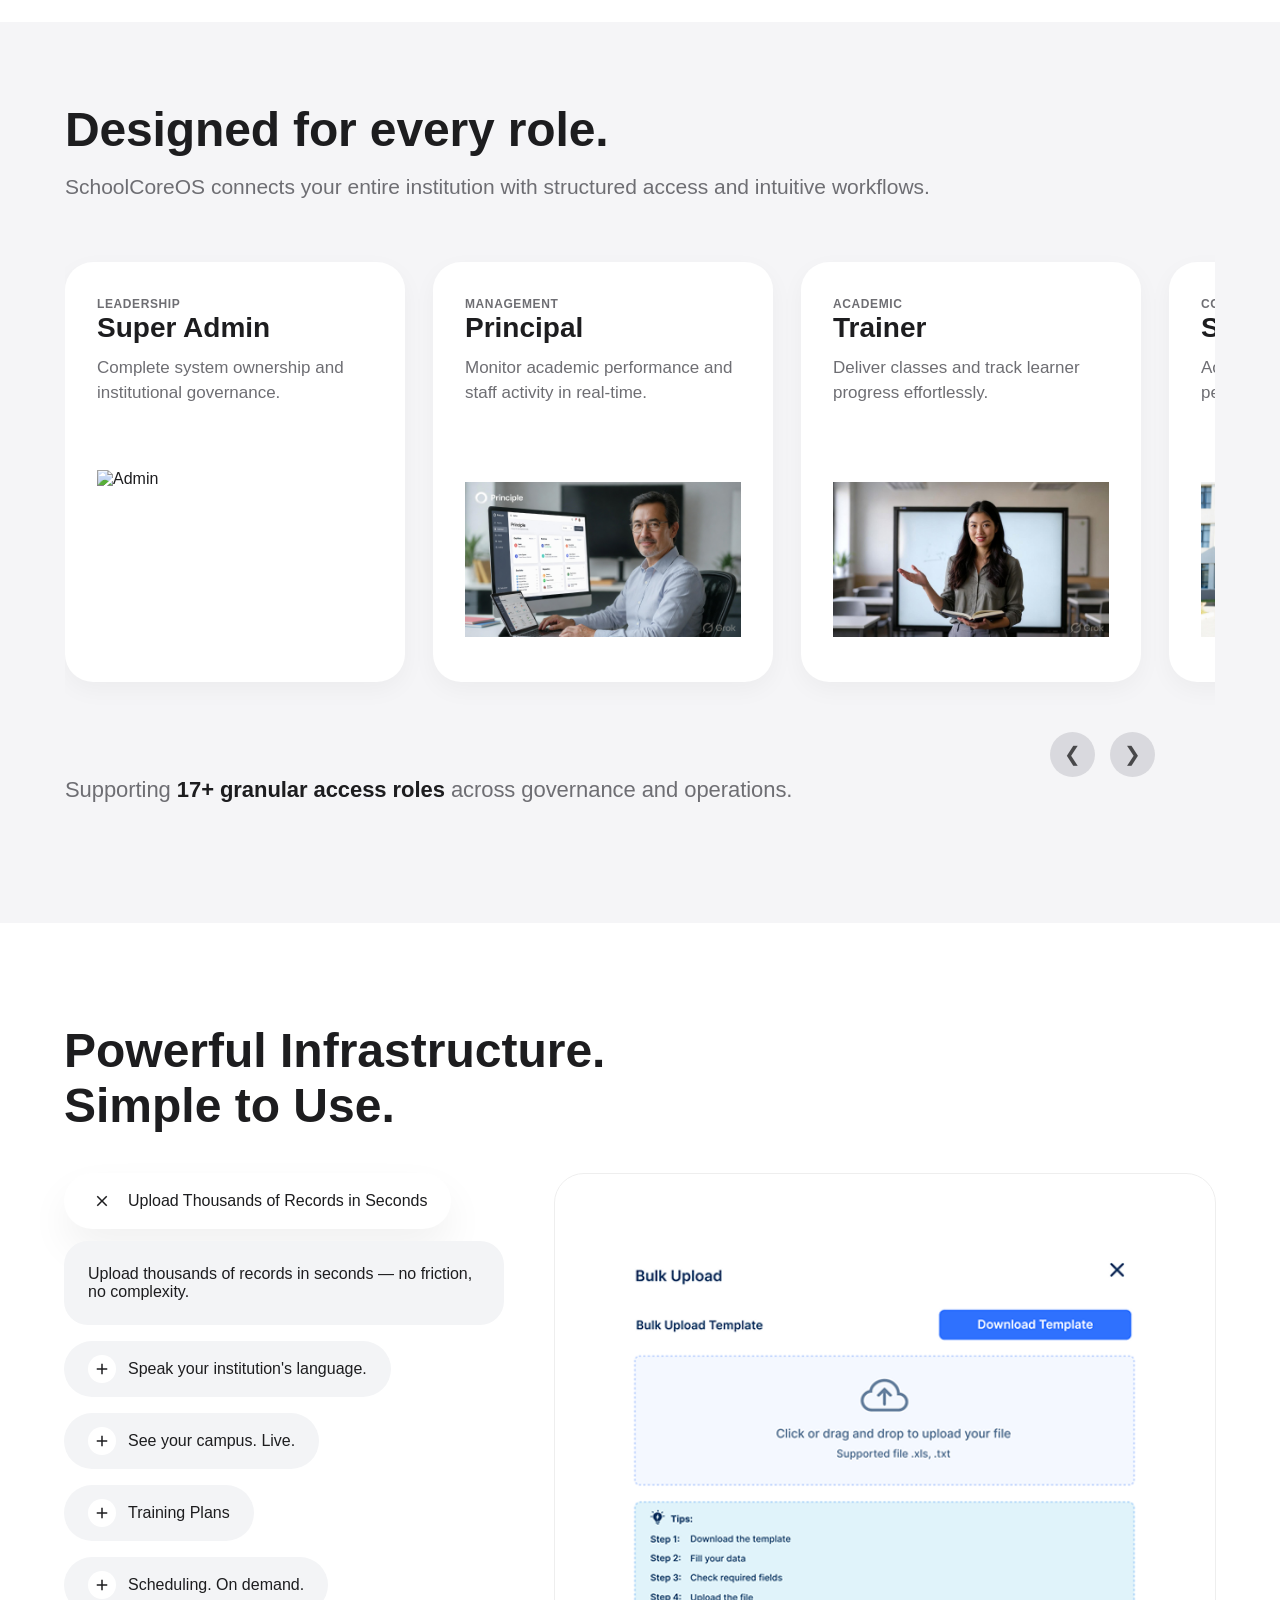
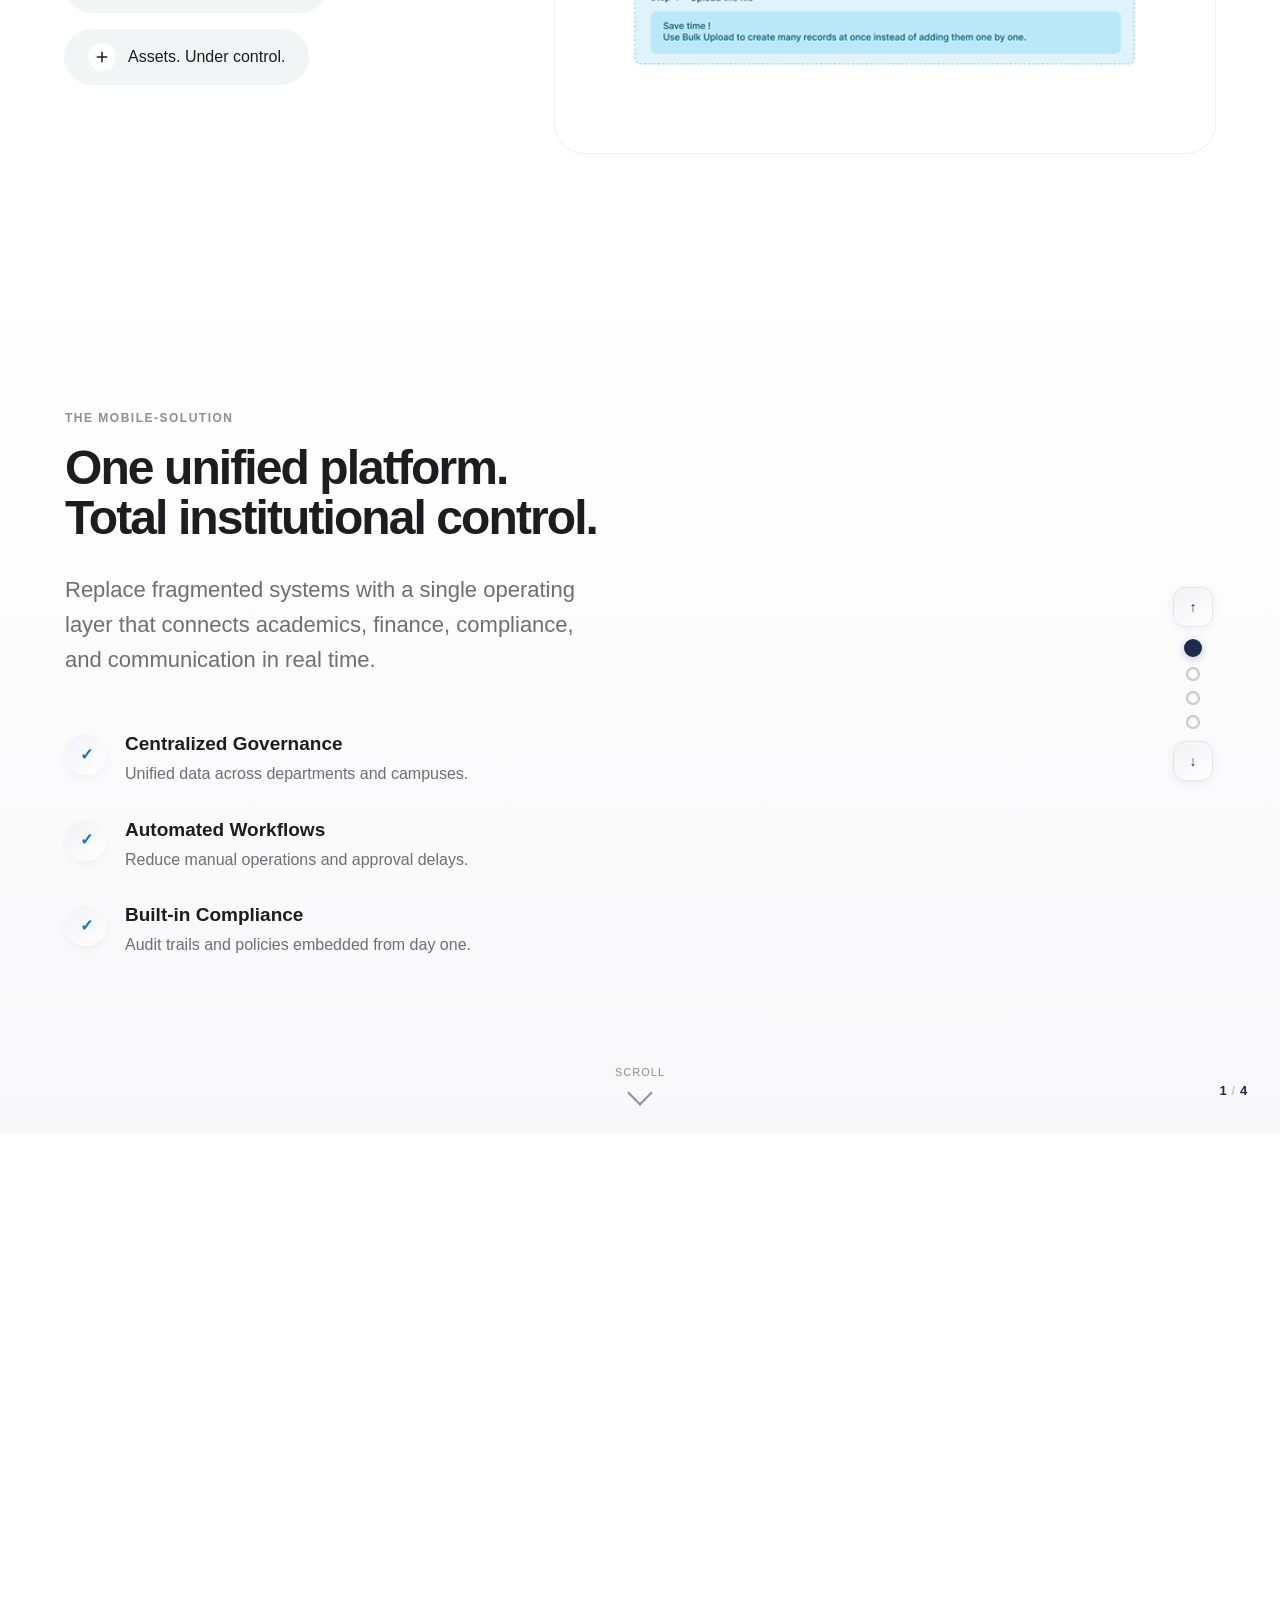
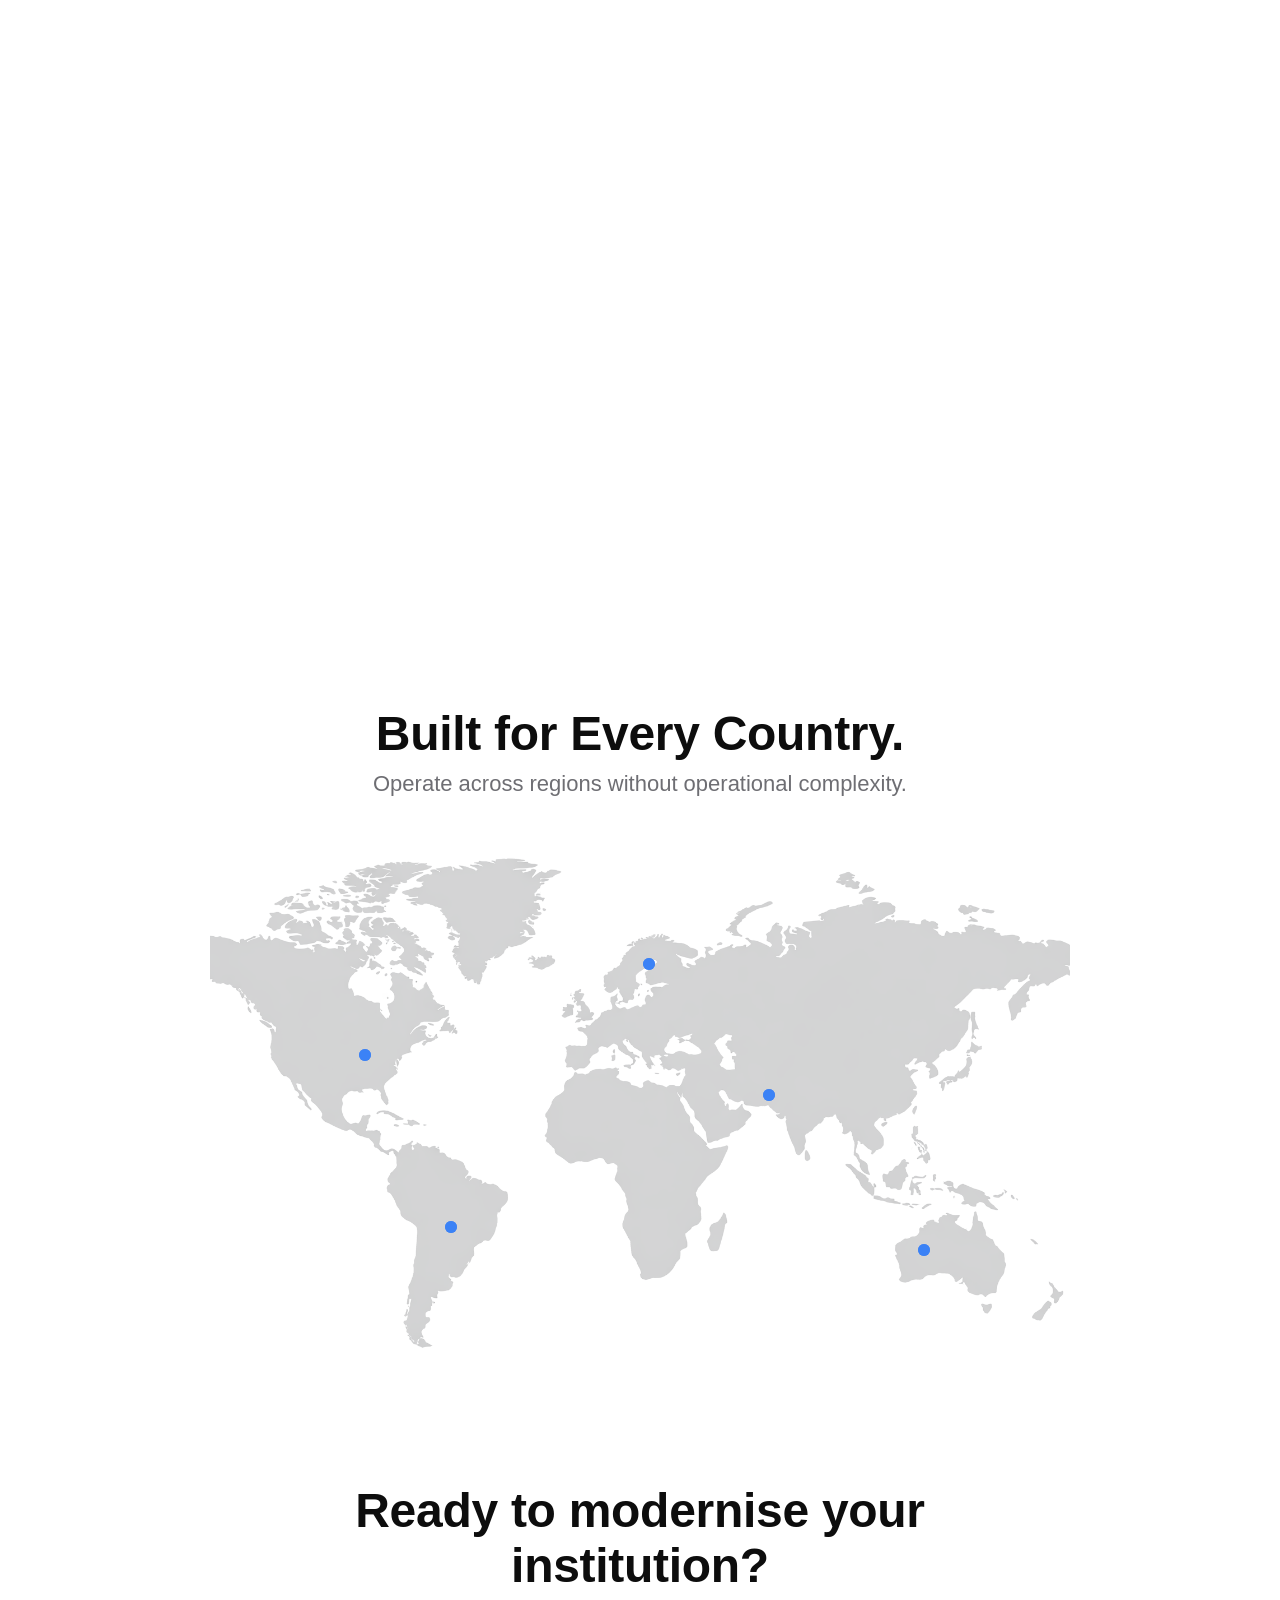
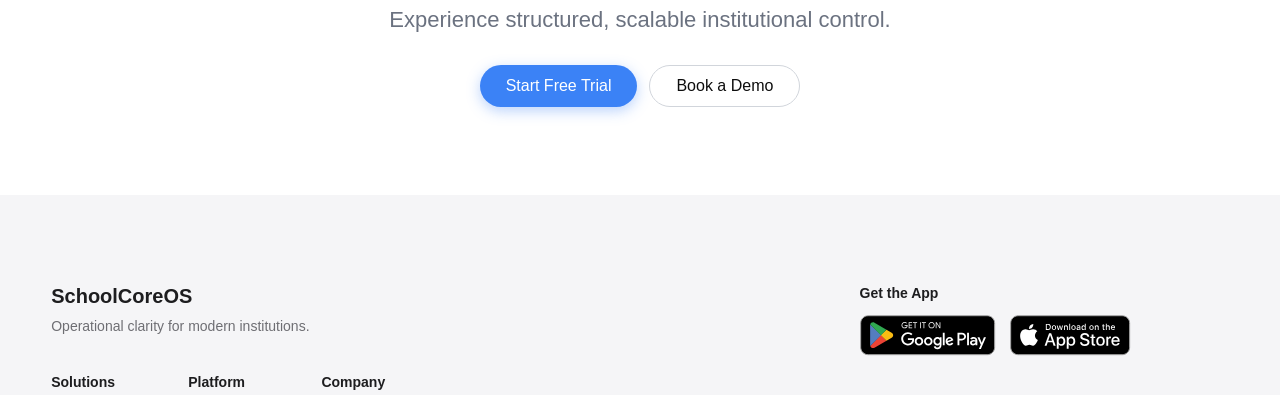
==== commit 06c57800: "Add files via upload" ====
--- a/index.html
+++ b/index.html
@@ -8,19 +8,19 @@
       href="./assets/images/logo-white.png"
       type="image/x-icon"
     />
-    <link rel="stylesheet" href="./styles/style.css" />
-    <link rel="stylesheet" href="./styles/header.css" />
-    <link rel="stylesheet" href="./styles/hero.css" />
-    <link rel="stylesheet" href="./styles/features.css" />
-    <link rel="stylesheet" href="./styles/choose-path.css" />
-    <link rel="stylesheet" href="./styles/problems.css" />
-    <link rel="stylesheet" href="./styles/solution.css" />
-    <link rel="stylesheet" href="./styles/transform.css" />
-    <link rel="stylesheet" href="./styles/roles.css" />
-    <link rel="stylesheet" href="./styles/easy-to-use.css" />
-    <link rel="stylesheet" href="./styles/mobile-first.css" />
-    <link rel="stylesheet" href="./styles/cta.css" />
-    <link rel="stylesheet" href="./styles/footer.css" />
+    <link rel="stylesheet" href="./styles/home-page/header.css" />
+    <link rel="stylesheet" href="./styles/home-page/style.css" />
+    <link rel="stylesheet" href="./styles/home-page/hero.css" />
+    <link rel="stylesheet" href="./styles/home-page/features.css" />
+    <link rel="stylesheet" href="./styles/home-page/choose-path.css" />
+    <link rel="stylesheet" href="./styles/home-page/problems.css" />
+    <link rel="stylesheet" href="./styles/home-page/solution.css" />
+    <link rel="stylesheet" href="./styles/home-page/transform.css" />
+    <link rel="stylesheet" href="./styles/home-page/roles.css" />
+    <link rel="stylesheet" href="./styles/home-page/easy-to-use.css" />
+    <link rel="stylesheet" href="./styles/home-page/mobile-first.css" />
+    <link rel="stylesheet" href="./styles/home-page/cta.css" />
+    <link rel="stylesheet" href="./styles/home-page/footer.css" />
   </head>
 
   <body>
@@ -1758,11 +1758,11 @@
 
     <!-- Script -->
     <!-- <script src="./index.js"></script> -->
-    <script src="scripts/mobileFirst.js"></script>
-    <script src="./scripts/easyToUse.js"></script>
-    <script src="./scripts/header.js"></script>
-    <script src="./scripts/choosePath.js"></script>
-    <script src="./scripts/problems.js"></script>
-    <script src="./scripts/roles.js"></script>
+    <script src="scripts/home-page/mobileFirst.js"></script>
+    <script src="./scripts/home-page/easyToUse.js"></script>
+    <script src="./scripts/home-page/header.js"></script>
+    <script src="./scripts/home-page/choosePath.js"></script>
+    <script src="./scripts/home-page/problems.js"></script>
+    <script src="./scripts/home-page/roles.js"></script>
   </body>
 </html>
--- a/styles/home-page/header.css
+++ b/styles/home-page/header.css
@@ -0,0 +1,346 @@
+/* HEADER START ----------------------------------------- */
+
+/* NAVBAR */
+/* ── NAVBAR ── */
+.navbar {
+  position: sticky;
+  top: 0;
+  background: rgba(255, 255, 255, 0.88);
+  backdrop-filter: saturate(180%) blur(20px);
+  -webkit-backdrop-filter: saturate(180%) blur(20px);
+  height: 68px;
+  display: flex;
+  align-items: center;
+  border-bottom: 1px solid rgba(0, 0, 0, 0.07);
+  z-index: 900;
+}
+
+.nav-container {
+  max-width: 1100px;
+  margin: 0 auto;
+  width: 100%;
+  padding: 0 28px;
+  display: flex;
+  align-items: center;
+  justify-content: space-between;
+}
+
+.logo {
+  display: flex;
+  align-items: center;
+  gap: 10px;
+  text-decoration: none;
+  color: #1d1d1f;
+}
+
+.logo img {
+  height: 28px;
+  width: auto;
+  object-fit: contain;
+}
+
+.logo-text {
+  font-size: 18px;
+  font-weight: 600;
+  letter-spacing: -0.02em;
+}
+
+.logo-accent {
+  color: #0a84ff;
+}
+
+.nav-links {
+  display: flex;
+  gap: 36px;
+}
+.nav-links a {
+  text-decoration: none;
+  font-size: 14.5px;
+  font-weight: 500;
+  color: #1d1d1f;
+  opacity: 0.75;
+  transition: opacity 0.2s;
+}
+.nav-links a:hover {
+  opacity: 1;
+}
+
+.nav-right {
+  display: flex;
+  align-items: center;
+  gap: 20px;
+}
+.login {
+  font-size: 14.5px;
+  font-weight: 500;
+  text-decoration: none;
+  color: #1d1d1f;
+  opacity: 0.75;
+  transition: opacity 0.2s;
+}
+.login:hover {
+  opacity: 1;
+}
+
+.free-trial {
+  background: linear-gradient(135deg, #0a84ff, #005bea);
+  color: #fff;
+  border: none;
+  padding: 9px 20px;
+  border-radius: 999px;
+  font-size: 14px;
+  font-weight: 500;
+  cursor: pointer;
+  font-family: inherit;
+  box-shadow: 0 4px 14px rgba(10, 132, 255, 0.28);
+  transition:
+    transform 0.2s,
+    box-shadow 0.2s;
+}
+.free-trial:hover {
+  transform: translateY(-1px);
+  box-shadow: 0 8px 22px rgba(10, 132, 255, 0.38);
+}
+
+/* ── HAMBURGER ── */
+.hamburger {
+  display: none;
+  flex-direction: column;
+  justify-content: center;
+  gap: 5.5px;
+  width: 38px;
+  height: 38px;
+  background: none;
+  border: none;
+  cursor: pointer;
+  padding: 6px;
+  border-radius: 9px;
+  transition: background 0.2s;
+  z-index: 1100;
+}
+.hamburger:hover {
+  background: rgba(0, 0, 0, 0.05);
+}
+
+.bar {
+  display: block;
+  width: 22px;
+  height: 2px;
+  background: #1d1d1f;
+  border-radius: 2px;
+  transition:
+    transform 0.32s cubic-bezier(0.4, 0, 0.2, 1),
+    opacity 0.25s ease;
+  transform-origin: center;
+}
+.hamburger.open .bar:nth-child(1) {
+  transform: translateY(7.5px) rotate(45deg);
+}
+.hamburger.open .bar:nth-child(2) {
+  opacity: 0;
+  transform: scaleX(0.1);
+}
+.hamburger.open .bar:nth-child(3) {
+  transform: translateY(-7.5px) rotate(-45deg);
+}
+
+/* ── OVERLAY ── */
+.overlay {
+  display: none;
+  position: fixed;
+  inset: 0;
+  background: rgba(0, 0, 0, 0);
+  z-index: 950;
+  transition: background 0.35s ease;
+}
+.overlay.visible {
+  background: rgba(0, 0, 0, 0.38);
+}
+
+/* ── OFFCANVAS PANEL ── */
+.offcanvas {
+  position: fixed;
+  top: 0;
+  right: 0;
+  bottom: 0;
+  width: 300px;
+  background: #fff;
+  z-index: 1000;
+  transform: translateX(110%);
+  transition: transform 0.38s cubic-bezier(0.4, 0, 0.2, 1);
+  display: flex;
+  flex-direction: column;
+  box-shadow: -8px 0 40px rgba(0, 0, 0, 0.12);
+}
+.offcanvas.open {
+  transform: translateX(0);
+}
+
+/* Panel header */
+.offcanvas-header {
+  height: 68px;
+  display: flex;
+  align-items: center;
+  justify-content: space-between;
+  padding: 0 24px;
+  border-bottom: 1px solid rgba(0, 0, 0, 0.07);
+  flex-shrink: 0;
+}
+.offcanvas-logo {
+  font-size: 17px;
+  font-weight: 600;
+  letter-spacing: -0.02em;
+  color: #1d1d1f;
+}
+.offcanvas-logo span {
+  color: #0a84ff;
+}
+
+.close-btn {
+  width: 32px;
+  height: 32px;
+  background: rgba(0, 0, 0, 0.06);
+  border: none;
+  border-radius: 50%;
+  cursor: pointer;
+  display: flex;
+  align-items: center;
+  justify-content: center;
+  font-size: 18px;
+  color: #1d1d1f;
+  transition: background 0.2s;
+  line-height: 1;
+}
+.close-btn:hover {
+  background: rgba(0, 0, 0, 0.12);
+}
+
+/* Panel body */
+.offcanvas-body {
+  flex: 1;
+  overflow-y: auto;
+  padding: 12px 0;
+}
+
+.offcanvas-section-label {
+  font-size: 11px;
+  font-weight: 600;
+  letter-spacing: 0.08em;
+  text-transform: uppercase;
+  color: #aeaeb2;
+  padding: 16px 24px 8px;
+}
+
+.offcanvas-nav a {
+  display: flex;
+  align-items: center;
+  justify-content: space-between;
+  text-decoration: none;
+  font-size: 16px;
+  font-weight: 500;
+  color: #1d1d1f;
+  padding: 13px 24px;
+  border-radius: 0;
+  transition:
+    background 0.15s,
+    color 0.15s;
+}
+.offcanvas-nav a:hover {
+  background: rgba(10, 132, 255, 0.06);
+  color: #0a84ff;
+}
+.offcanvas-nav a .nav-arrow {
+  font-size: 18px;
+  opacity: 0.25;
+  transition:
+    opacity 0.15s,
+    transform 0.15s;
+}
+.offcanvas-nav a:hover .nav-arrow {
+  opacity: 0.7;
+  transform: translateX(3px);
+}
+
+.offcanvas-divider {
+  height: 1px;
+  background: rgba(0, 0, 0, 0.07);
+  margin: 8px 24px;
+}
+
+/* Panel footer */
+.offcanvas-footer {
+  padding: 20px 24px;
+  border-top: 1px solid rgba(0, 0, 0, 0.07);
+  display: flex;
+  flex-direction: column;
+  gap: 10px;
+  flex-shrink: 0;
+}
+
+.oc-login {
+  display: block;
+  text-align: center;
+  text-decoration: none;
+  font-size: 15px;
+  font-weight: 500;
+  color: #1d1d1f;
+  padding: 13px;
+  border: 1.5px solid rgba(0, 0, 0, 0.13);
+  border-radius: 14px;
+  transition:
+    border-color 0.2s,
+    background 0.2s;
+}
+.oc-login:hover {
+  border-color: #0a84ff;
+  background: rgba(10, 132, 255, 0.04);
+}
+
+.oc-trial {
+  background: linear-gradient(135deg, #0a84ff, #005bea);
+  color: #fff;
+  border: none;
+  padding: 14px;
+  border-radius: 14px;
+  font-size: 15px;
+  font-weight: 600;
+  cursor: pointer;
+  font-family: inherit;
+  box-shadow: 0 4px 16px rgba(10, 132, 255, 0.32);
+  transition:
+    transform 0.2s,
+    box-shadow 0.2s;
+}
+.oc-trial:hover {
+  transform: translateY(-1px);
+  box-shadow: 0 8px 24px rgba(10, 132, 255, 0.42);
+}
+
+/* ── RESPONSIVE ── */
+@media (max-width: 768px) {
+    .logo img {
+    height: 24px;
+  }
+
+  .logo-text {
+    font-size: 16px;
+  }
+  .nav-links {
+    display: none;
+  }
+  .nav-right {
+    display: none;
+  }
+  .hamburger {
+    display: flex;
+  }
+  .overlay {
+    display: block;
+    pointer-events: none;
+  }
+  .overlay.visible {
+    pointer-events: auto;
+  }
+}
+
+/* HEADER END ----------------------------------------------- */
--- a/styles/home-page/style.css
+++ b/styles/home-page/style.css
@@ -0,0 +1,21 @@
+/*  MAIN STYLE FILE */
+*,
+*::before,
+*::after {
+  box-sizing: border-box;
+  margin: 0;
+  padding: 0;
+}
+
+body {
+  margin: 0;
+  font-family:
+    -apple-system, BlinkMacSystemFont, "Helvetica Neue", Helvetica, Arial,
+    sans-serif;
+  background: #ffffff;
+  color: #1d1d1f;
+  -webkit-font-smoothing: antialiased;
+}
+html { scroll-behavior: smooth; }
+
+
--- a/styles/home-page/hero.css
+++ b/styles/home-page/hero.css
@@ -0,0 +1,171 @@
+/* HERO SECTION ----------------------------------------------*/
+.hero {
+  position: relative;
+  padding: 100px 24px 0;
+  text-align: center;
+  overflow: hidden;
+}
+
+/* Background Dashboard */
+.hero-bg {
+  position: absolute;
+  inset: 0;
+  background-image: url("https://www.plainconcepts.com/wp-content/uploads/2021/04/modulo-dashboards.png");
+  background-position: center;
+  background-size: cover;
+  background-repeat: no-repeat;
+  opacity: 0.25;
+  filter: blur(6px);
+  transform: scale(1.1);
+  z-index: 0;
+}
+
+/* White Gradient Overlay */
+.hero::after {
+  content: "";
+  position: absolute;
+  inset: 0;
+  background:
+    radial-gradient(
+      circle at 50% 20%,
+      rgba(255, 255, 255, 0.9),
+      rgba(255, 255, 255, 0.96) 60%
+    ),
+    linear-gradient(to bottom, rgba(255, 255, 255, 0.96), #ffffff);
+  z-index: 1;
+}
+
+.hero-content {
+  position: relative;
+  z-index: 2;
+  max-width: 950px;
+  margin: 0 auto;
+}
+
+/* Headline */
+.hero h1 {
+  font-size: 78px;
+  font-weight: 600;
+  letter-spacing: -0.04em;
+  line-height: 1.05;
+  margin-bottom: 28px;
+}
+
+/* Subtext */
+.hero p {
+  font-size: 22px;
+  color: #6e6e73;
+  max-width: 700px;
+  margin: 0 auto 48px;
+}
+
+/* Buttons */
+.hero-buttons {
+  display: flex;
+  justify-content: center;
+  gap: 18px;
+  margin-bottom: 100px;
+}
+
+.primary-btn {
+  background: linear-gradient(135deg, #0a84ff, #005bea);
+  color: white;
+  border: none;
+  padding: 15px 34px;
+  border-radius: 999px;
+  font-size: 16px;
+  font-weight: 500;
+  cursor: pointer;
+  transition: all 0.3s ease;
+  box-shadow: 0 15px 45px rgba(10, 132, 255, 0.25);
+}
+
+.primary-btn:hover {
+  transform: translateY(-3px);
+  box-shadow: 0 25px 65px rgba(10, 132, 255, 0.35);
+}
+
+.secondary-btn {
+  background: #f5f5f7;
+  border: 1px solid #e5e5ea;
+  padding: 15px 34px;
+  border-radius: 999px;
+  font-size: 16px;
+  font-weight: 500;
+  cursor: pointer;
+  transition: all 0.3s ease;
+}
+
+.secondary-btn:hover {
+  background: #e8e8ed;
+  transform: translateY(-2px);
+}
+
+/* Dashboard Preview */
+.dashboard-preview-wrapper {
+  position: relative;
+  z-index: 2;
+  text-align: center;
+  margin-top: -60px;
+}
+
+.dashboard-preview {
+  width: 100%;
+  max-width: 1100px;
+  border-radius: 24px;
+  display: block;
+  margin: auto;
+}
+
+/* Responsive */
+
+@media (max-width: 900px) {
+  .hero {
+    padding: 120px 24px 0;
+  }
+
+  .hero h1 {
+    font-size: 48px;
+  }
+
+  .hero p {
+    font-size: 18px;
+  }
+
+  .hero-buttons{
+    display: flex;
+    flex-direction: row;
+    justify-content: center ;
+    align-items: center;
+    gap: 10px;
+  }
+}
+
+@media (max-width: 500px) {
+
+  .hero {
+    padding: 60px 20px 0;
+  }
+
+  .hero h1 {
+    font-size: 28px;
+  }
+
+  .hero p {
+    font-size: 16px;
+  }
+
+  .hero-buttons{
+    display: flex;
+    flex-direction: column;
+    justify-content: center ;
+    align-items: center;
+    gap: 10px;
+  }
+  .primary-btn{
+    width: 70%;
+  }
+  .secondary-btn{
+    width: 70%;
+  }
+}
--- a/styles/home-page/features.css
+++ b/styles/home-page/features.css
@@ -0,0 +1,1058 @@
+:root {
+  --blue: #3b82f6;
+  --purple: #8b5cf6;
+  --teal: #14b8a6;
+  --green: #22c55e;
+  --pink: #ec4899;
+  --amber: #f59e0b;
+  --card-bg: rgba(255, 255, 255, 0.92);
+  --card-border: rgba(220, 225, 240, 0.7);
+  --shadow:
+    0 8px 32px rgba(80, 100, 160, 0.1), 0 2px 8px rgba(80, 100, 160, 0.07);
+  --shadow-lg:
+    0 20px 60px rgba(80, 100, 160, 0.14), 0 4px 16px rgba(80, 100, 160, 0.08);
+}
+/* ─── feature WRAPPER ─── */
+.features-hero {
+  position: relative;
+  width: 100%;
+  min-height: 100vh;
+  display: flex;
+  flex-direction: column;
+  align-items: center;
+  justify-content: flex-start;
+  padding: 100px 24px 80px;
+  background: linear-gradient(180deg, #ffffff 0%, #f3f4f9 60%, #eef0f8 100%);
+  overflow: hidden;
+}
+
+/* subtle grid overlay */
+.features-hero::before {
+  content: "";
+  position: absolute;
+  inset: 0;
+  background-color: white;
+  background-size: 48px 48px;
+  pointer-events: none;
+}
+
+/* radial glow behind centre */
+.features-hero::after {
+  content: "";
+  position: absolute;
+  top: 30%;
+  left: 50%;
+  transform: translate(-50%, -50%);
+  width: 820px;
+  height: 520px;
+  /* background: radial-gradient(ellipse at center,
+                    rgba(139, 92, 246, 0.10) 0%,
+                    rgba(59, 130, 246, 0.08) 40%,
+                    transparent 75%); */
+  pointer-events: none;
+}
+
+/* ─── TYPOGRAPHY ─── */
+.features-hero-text {
+  position: relative;
+  z-index: 10;
+  text-align: center;
+  margin-bottom: 30px;
+}
+
+.features-hero-text h2 {
+  font-size: 48px;
+  font-weight: 700;
+  color: #0f1120;
+  letter-spacing: -0.03em;
+  line-height: 1.08;
+  margin-bottom: 18px;
+}
+
+.features-hero-text p {
+  font-size: 22px;
+  font-weight: 400;
+  color: #6e6e73;
+  letter-spacing: -0.01em;
+  max-width: 560px;
+  margin: 0 auto;
+  line-height: 1.6;
+}
+
+/* ─── STAGE (dashboard + cards) ─── */
+.features-stage {
+  position: relative;
+  z-index: 5;
+  width: 100%;
+  max-width: 1350px;
+  height: 750px;
+}
+
+/* ─── DASHBOARD BLUR ─── */
+.features-dashboard {
+  position: absolute;
+  inset: 24px 60px;
+  border-radius: 24px;
+  background: rgba(181, 85, 85, 0.55);
+  background-image: url("../../assets/images/SuperAdmindashboardDashboards.jpg");
+  background-size: cover;
+  background-repeat: no-repeat;
+  opacity: 0.1;
+  backdrop-filter: blur(24px) saturate(1.4);
+  -webkit-backdrop-filter: blur(24px) saturate(1.4);
+  /* border: 1.5px solid rgba(6, 6, 6, 0.8); */
+  box-shadow:
+    0 32px 80px rgba(80, 100, 180, 0.12),
+    0 4px 20px rgba(80, 100, 180, 0.07),
+    inset 0 1px 0 rgba(255, 255, 255, 0.9);
+  overflow: hidden;
+}
+
+/* fake sidebar */
+.features-db-sidebar {
+  position: absolute;
+  left: 0;
+  top: 0;
+  bottom: 0;
+  width: 148px;
+  background: rgba(248, 249, 254, 0.7);
+  border-right: 1px solid rgba(220, 225, 245, 0.6);
+  padding: 20px 16px;
+  display: flex;
+  flex-direction: column;
+  gap: 6px;
+  opacity: 0.4;
+}
+
+.features-db-logo {
+  width: 32px;
+  height: 32px;
+  background: linear-gradient(135deg, #6366f1, #8b5cf6);
+  border-radius: 10px;
+  margin-bottom: 20px;
+  display: flex;
+  align-items: center;
+  justify-content: center;
+}
+
+.features-db-logo svg {
+  width: 16px;
+  height: 16px;
+  fill: white;
+}
+
+.features-db-nav-item {
+  height: 28px;
+  border-radius: 8px;
+  display: flex;
+  align-items: center;
+  gap: 8px;
+  padding: 0 8px;
+  font-size: 11px;
+  color: #8892b0;
+  font-weight: 500;
+}
+
+.features-db-nav-item.features-active {
+  background: rgba(99, 102, 241, 0.1);
+  color: #6366f1;
+}
+
+.features-db-nav-dot {
+  width: 7px;
+  height: 7px;
+  border-radius: 50%;
+  background: currentColor;
+  opacity: 0.5;
+  flex-shrink: 0;
+}
+
+/* fake content area */
+.features-db-content {
+  position: absolute;
+  left: 148px;
+  top: 0;
+  right: 0;
+  bottom: 0;
+  padding: 18px 20px;
+  overflow: hidden;
+}
+
+/* stats row */
+.features-db-stats {
+  display: flex;
+  gap: 12px;
+  margin-bottom: 16px;
+  opacity: 0.4;
+}
+
+.features-db-stat {
+  flex: 1;
+  background: rgba(255, 255, 255, 0.8);
+  border-radius: 12px;
+  padding: 10px 14px;
+  border: 1px solid rgba(220, 225, 245, 0.7);
+}
+
+.features-db-stat-val {
+  font-family: "Bricolage Grotesque", sans-serif;
+  font-size: 20px;
+  font-weight: 700;
+  color: #1a1f36;
+  letter-spacing: -0.02em;
+}
+
+.features-db-stat-label {
+  font-size: 10px;
+  color: #9ba3bf;
+  margin-top: 2px;
+  font-weight: 500;
+  text-transform: uppercase;
+  letter-spacing: 0.04em;
+}
+
+.features-up {
+  background: rgba(34, 197, 94, 0.12);
+  color: #16a34a;
+}
+
+.features-neutral {
+  background: rgba(99, 102, 241, 0.1);
+  color: #6366f1;
+}
+
+/* chart area */
+.features-db-charts {
+  display: flex;
+  gap: 12px;
+}
+
+.features-db-chart-main {
+  flex: 2;
+  background: rgba(255, 255, 255, 0.8);
+  border-radius: 12px;
+  padding: 12px 14px;
+  border: 1px solid rgba(220, 225, 245, 0.7);
+  height: 180px;
+  position: relative;
+  overflow: hidden;
+  opacity: 0.4;
+}
+
+.features-db-chart-side {
+  flex: 1;
+  background: rgba(255, 255, 255, 0.8);
+  border-radius: 12px;
+  padding: 12px 14px;
+  border: 1px solid rgba(220, 225, 245, 0.7);
+  height: 180px;
+  overflow: hidden;
+  opacity: 0.4;
+}
+
+.features-db-chart-title {
+  font-size: 11px;
+  font-weight: 600;
+  color: #4a5280;
+  margin-bottom: 8px;
+  display: flex;
+  align-items: center;
+  justify-content: space-between;
+}
+
+.features-db-chart-title span {
+  font-size: 9px;
+  color: #9ba3bf;
+  font-weight: 400;
+}
+
+/* SVG bar chart */
+.features-bar-chart {
+  width: 100%;
+  height: 120px;
+}
+
+/* donut */
+.features-donut-wrap {
+  display: flex;
+  flex-direction: column;
+  align-items: center;
+  margin-top: 4px;
+}
+
+.features-donut-legend {
+  display: flex;
+  gap: 8px;
+  margin-top: 8px;
+}
+
+.features-legend-item {
+  display: flex;
+  align-items: center;
+  gap: 4px;
+  font-size: 9px;
+  color: #9ba3bf;
+}
+
+.features-legend-dot {
+  width: 6px;
+  height: 6px;
+  border-radius: 50%;
+}
+
+/* bottom row */
+.features-db-bottom {
+  display: flex;
+  gap: 12px;
+  margin-top: 12px;
+}
+
+.features-db-table {
+  flex: 2;
+  background: rgba(255, 255, 255, 0.8);
+  border-radius: 12px;
+  padding: 12px 14px;
+  border: 1px solid rgba(220, 225, 245, 0.7);
+  height: 110px;
+  overflow: hidden;
+  opacity: 0.4;
+}
+
+.features-db-mini-card {
+  flex: 1;
+  background: linear-gradient(135deg, #c7d2fe 0%, #e0e7ff 100%);
+  border-radius: 12px;
+  padding: 14px;
+  height: 110px;
+  display: flex;
+  flex-direction: column;
+  justify-content: space-between;
+  opacity: 0.4;
+}
+
+.features-db-mini-val {
+  font-family: "Bricolage Grotesque", sans-serif;
+  font-size: 28px;
+  font-weight: 800;
+  color: #3730a3;
+  letter-spacing: -0.03em;
+}
+
+.features-db-mini-label {
+  font-size: 10px;
+  color: #6366f1;
+  font-weight: 500;
+}
+
+.features-db-table-row {
+  display: flex;
+  align-items: center;
+  justify-content: space-between;
+  padding: 4px 0;
+  border-bottom: 1px solid rgba(220, 225, 245, 0.5);
+  font-size: 10px;
+  color: #6b7499;
+}
+
+.features-db-table-row:last-child {
+  border: none;
+}
+
+.features-db-table-num {
+  font-weight: 600;
+  color: #4a5280;
+}
+
+.feature-button {
+  display: flex;
+  justify-content: center;
+  gap: 18px;
+  margin-bottom: 100px;
+}
+
+.feature-primary-btn {
+  background: linear-gradient(135deg, #0a84ff, #005bea);
+  color: white;
+  border: none;
+  padding: 15px 34px;
+  border-radius: 999px;
+  font-size: 16px;
+  font-weight: 500;
+  cursor: pointer;
+  transition: all 0.3s ease;
+  box-shadow: 0 15px 45px rgba(10, 132, 255, 0.25);
+}
+
+.feature-primary-btn:hover {
+  transform: translateY(-3px);
+  box-shadow: 0 25px 65px rgba(10, 132, 255, 0.35);
+}
+
+/* ─── FEATURE CARDS ─── */
+.features-card {
+  position: absolute;
+  background: var(--card-bg);
+  backdrop-filter: blur(20px) saturate(1.3);
+  -webkit-backdrop-filter: blur(20px) saturate(1.3);
+  border: 1.5px solid var(--card-border);
+  border-radius: 18px;
+  padding: 14px 18px;
+  display: flex;
+  align-items: center;
+  gap: 14px;
+  box-shadow: var(--shadow-lg);
+  transition:
+    transform 0.3s cubic-bezier(0.34, 1.56, 0.64, 1),
+    box-shadow 0.3s ease;
+  cursor: default;
+  min-width: 300px;
+  max-width: 400px;
+  animation: floatIn 0.7s cubic-bezier(0.34, 1.2, 0.64, 1) both;
+  z-index: 20;
+}
+
+.features-card:hover {
+  transform: translateY(-5px) scale(1.02);
+  box-shadow:
+    0 28px 64px rgba(80, 100, 180, 0.18),
+    0 4px 16px rgba(80, 100, 180, 0.09);
+}
+
+@keyframes floatIn {
+  from {
+    opacity: 0;
+    transform: translateY(14px) scale(0.96);
+  }
+
+  to {
+    opacity: 1;
+    transform: translateY(0) scale(1);
+  }
+}
+
+.features-card-icon {
+  width: 44px;
+  height: 44px;
+  border-radius: 13px;
+  display: flex;
+  align-items: center;
+  justify-content: center;
+  flex-shrink: 0;
+}
+
+.features-card-icon svg {
+  width: 22px;
+  height: 22px;
+}
+
+.features-card-text h3 {
+  font-family: "Bricolage Grotesque", sans-serif;
+  font-size: 16px;
+  font-weight: 600;
+  color: #1a1f36;
+  letter-spacing: -0.02em;
+  line-height: 1.2;
+  margin-bottom: 3px;
+}
+
+.features-card-text p {
+  font-size: 14px;
+  color: #8892b0;
+  line-height: 1.4;
+  font-weight: 500;
+}
+
+/* Icon colour schemes */
+.features-icon-blue {
+  background: linear-gradient(135deg, #dbeafe, #bfdbfe);
+}
+
+.features-icon-purple {
+  background: linear-gradient(135deg, #ede9fe, #ddd6fe);
+}
+
+.features-icon-teal {
+  background: linear-gradient(135deg, #ccfbf1, #99f6e4);
+}
+
+.features-icon-green {
+  background: linear-gradient(135deg, #dcfce7, #bbf7d0);
+}
+
+.features-icon-amber {
+  background: linear-gradient(135deg, #fef3c7, #fde68a);
+}
+
+.features-icon-pink {
+  background: linear-gradient(135deg, #fce7f3, #fbcfe8);
+}
+
+.features-icon-indigo {
+  background: linear-gradient(135deg, #e0e7ff, #c7d2fe);
+}
+
+.features-icon-rose {
+  background: linear-gradient(135deg, #ffe4e6, #fecdd3);
+}
+
+/* Card positions */
+.features-card-governance {
+  top: 52px;
+  left: 90px;
+  animation-delay: 0.05s;
+}
+
+.features-card-ai {
+  top: 52px;
+  right: 90px;
+  animation-delay: 0.12s;
+}
+
+.features-card-compliance {
+  top: 117px;
+  left: 45%;
+  transform: translateX(-50%);
+  animation-delay: 0.18s;
+}
+
+.features-card-reporting {
+  top: 240px;
+  left: 190px;
+  animation-delay: 0.24s;
+}
+
+.features-card-financial {
+  top: 220px;
+  right: 160px;
+  animation-delay: 0.3s;
+}
+
+.features-card-roleaccess {
+  top: 340px;
+  left: 40%;
+  transform: translateX(-50%);
+  animation-delay: 0.36s;
+}
+
+.features-card-campus {
+  bottom: 200px;
+  left: 120px;
+  animation-delay: 0.42s;
+}
+
+.features-card-comms {
+  bottom: 170px;
+  left: 45%;
+  transform: translateX(-12%);
+  animation-delay: 0.48s;
+}
+
+/* hover fix for centred cards */
+.features-card-compliance:hover {
+  transform: translateX(-50%) translateY(-5px) scale(1.02);
+}
+
+.features-card-roleaccess:hover {
+  transform: translateX(-50%) translateY(-5px) scale(1.02);
+}
+
+.features-card-comms:hover {
+  transform: translateX(-12%) translateY(-5px) scale(1.02);
+}
+
+/* ─── CONNECTOR DOTS ─── */
+.features-dots-svg {
+  position: absolute;
+  inset: 0;
+  width: 100%;
+  height: 100%;
+  pointer-events: none;
+  z-index: 15;
+  overflow: visible;
+}
+
+.features-connector-line {
+  fill: none;
+  stroke-width: 1.5;
+  stroke-dasharray: 4 5;
+  opacity: 0.35;
+}
+
+.features-glow-dot {
+  animation: pulse 2.4s ease-in-out infinite;
+  transform-origin: center;
+}
+
+@keyframes pulse {
+  0%,
+  100% {
+    opacity: 0.9;
+    r: 4;
+  }
+
+  50% {
+    opacity: 0.4;
+    r: 2.5;
+  }
+}
+
+/* stagger dot pulses */
+.features-glow-dot:nth-child(2) {
+  animation-delay: 0.4s;
+}
+
+.features-glow-dot:nth-child(3) {
+  animation-delay: 0.8s;
+}
+
+.features-glow-dot:nth-child(4) {
+  animation-delay: 1.2s;
+}
+
+.features-glow-dot:nth-child(5) {
+  animation-delay: 1.6s;
+}
+
+.features-glow-dot:nth-child(6) {
+  animation-delay: 0.2s;
+}
+
+.features-glow-dot:nth-child(7) {
+  animation-delay: 1s;
+}
+
+.features-glow-dot:nth-child(8) {
+  animation-delay: 0.6s;
+}
+
+/* =====================================================
+           MOBILE RESPONSIVE STYLES — ADDED ONLY, NO DESKTOP CHANGES
+           ===================================================== */
+
+/* ── TABLET (≤1024px) ── */
+@media (max-width: 1024px) {
+  .features-stage {
+    height: 820px;
+  }
+
+  .features-card-governance {
+    top: 40px;
+    left: 40px;
+    right: auto;
+  }
+
+  .features-card-ai {
+    top: 40px;
+    right: 40px;
+  }
+
+  .features-card-compliance {
+    top: 160px;
+    left: 42%;
+  }
+
+  .features-card-reporting {
+    top: 280px;
+    left: 60px;
+  }
+
+  .features-card-financial {
+    top: 260px;
+    right: 60px;
+  }
+
+  .features-card-roleaccess {
+    top: 400px;
+    left: 38%;
+  }
+
+  .features-card-campus {
+    bottom: 160px;
+    left: 60px;
+  }
+
+  .features-card-comms {
+    bottom: 140px;
+    left: 42%;
+    transform: translateX(-10%);
+  }
+}
+
+/* ── LARGE MOBILE (≤768px) ── */
+@media (max-width: 768px) {
+  .features-hero {
+    padding: 48px 0 60px;
+    min-height: auto;
+    overflow: hidden; /* ── FIX: clip overflowing cards */
+  }
+
+  .features-hero-text {
+    padding: 0 20px;
+    /* margin-bottom: 24px; */
+  }
+
+  /* Stage becomes a tall scroll container with dashboard behind */
+  .features-stage {
+    position: relative;
+    width: 100%; /* ── FIX: never exceed viewport width */
+    max-width: 100%; /* ── FIX: override the 1350px desktop max-width */
+    height: auto;
+    min-height: 900px;
+    padding-bottom: 40px;
+    overflow: hidden; /* ── FIX: clip any child that pokes outside */
+  }
+
+  /* Dashboard stretches full height behind cards */
+  .features-dashboard {
+    position: absolute;
+    inset: 0 12px; /* ── FIX: reset desktop inset (24px 60px) to mobile values */
+    border-radius: 20px;
+    opacity: 0.13;
+  }
+
+  /* Hide SVG dots on mobile — too cluttered */
+  .features-dots-svg {
+    display: none;
+  }
+
+  /* ── Shared mobile card base ── */
+  .features-card {
+    position: absolute;
+    min-width: 0; /* ── FIX: allow cards to shrink below 230px desktop min */
+    width: 62%;
+    max-width: 280px;
+    /* override any desktop transform */
+    transform: none !important;
+    animation: floatIn 0.7s cubic-bezier(0.34, 1.2, 0.64, 1) both;
+  }
+
+  /* Hover: keep simple on mobile */
+  .features-card:hover {
+    transform: translateY(-4px) !important;
+  }
+
+  /* ── ZIG-ZAG POSITIONS ──
+               Odd cards  → left-aligned
+               Even cards → right-aligned
+            */
+
+  /* 1 — Multi-Faculty Governance → LEFT */
+  .features-card-governance {
+    top: 28px;
+    left: 12px;
+    right: auto;
+    transform: none !important;
+    animation-delay: 0.05s;
+  }
+
+  /* 2 — AI Academic Insights → RIGHT */
+  .features-card-ai {
+    top: 140px;
+    right: 12px;
+    left: auto;
+    transform: none !important;
+    animation-delay: 0.1s;
+  }
+
+  /* 3 — Compliance & Audit Logs → LEFT */
+  .features-card-compliance {
+    top: 252px;
+    left: 12px;
+    right: auto;
+    transform: none !important;
+    animation-delay: 0.15s;
+  }
+
+  /* 4 — Academic Reporting → RIGHT */
+  .features-card-reporting {
+    top: 364px;
+    right: 12px;
+    left: auto;
+    transform: none !important;
+    animation-delay: 0.2s;
+  }
+
+  /* 5 — Financial Management → LEFT */
+  .features-card-financial {
+    top: 476px;
+    left: 12px;
+    right: auto;
+    transform: none !important;
+    animation-delay: 0.25s;
+  }
+
+  /* 6 — Role-Based Access → RIGHT */
+  .features-card-roleaccess {
+    top: 588px;
+    right: 12px;
+    left: auto;
+    transform: none !important;
+    animation-delay: 0.3s;
+  }
+
+  /* 7 — Multi-Campus Control → LEFT */
+  .features-card-campus {
+    top: 700px;
+    bottom: auto;
+    left: 12px;
+    right: auto;
+    transform: none !important;
+    animation-delay: 0.35s;
+  }
+
+  /* 8 — Communication Hub → RIGHT */
+  .features-card-comms {
+    top: 812px;
+    bottom: auto;
+    right: 12px;
+    left: auto;
+    transform: none !important;
+    animation-delay: 0.4s;
+  }
+
+  .features-stage {
+    min-height: 970px;
+  }
+}
+
+/* ── MEDIUM MOBILE (≤600px) ── */
+@media (max-width: 600px) {
+  .features-hero {
+    padding: 40px 0 50px;
+  }
+
+  .features-card {
+    width: 64%;
+    max-width: 260px;
+    padding: 12px 14px;
+    gap: 12px;
+    border-radius: 16px;
+  }
+
+  .features-card-icon {
+    width: 40px;
+    height: 40px;
+    border-radius: 11px;
+  }
+
+  .features-card-icon svg {
+    width: 20px;
+    height: 20px;
+  }
+
+  .features-card-text h3 {
+    font-size: 16px;
+  }
+
+  .features-card-text p {
+    font-size: 14px;
+  }
+
+  /* Tighten vertical spacing */
+  .features-card-governance {
+    top: 24px;
+  }
+
+  .features-card-ai {
+    top: 128px;
+  }
+
+  .features-card-compliance {
+    top: 232px;
+  }
+
+  .features-card-reporting {
+    top: 336px;
+  }
+
+  .features-card-financial {
+    top: 440px;
+  }
+
+  .features-card-roleaccess {
+    top: 544px;
+  }
+
+  .features-card-campus {
+    top: 648px;
+  }
+
+  .features-card-comms {
+    top: 752px;
+  }
+
+  .features-stage {
+    min-height: 900px;
+  }
+}
+
+/* ── SMALL MOBILE (≤480px) ── */
+@media (max-width: 480px) {
+  .features-hero {
+    padding: 36px 0 44px;
+  }
+  .features-hero-text h2 {
+    font-size: 24px;
+  }
+  .features-hero-text p {
+    font-size: 16px;
+  }
+
+  .features-card {
+    width: 66%;
+    max-width: 240px;
+    padding: 11px 13px;
+    gap: 11px;
+    border-radius: 15px;
+  }
+
+  .features-card-icon {
+    width: 38px;
+    height: 38px;
+    border-radius: 10px;
+  }
+
+  .features-card-icon svg {
+    width: 18px;
+    height: 18px;
+  }
+
+  .features-card-text h3 {
+    font-size: 13px;
+  }
+
+  .features-card-text p {
+    font-size: 13px;
+  }
+
+  .features-card-governance {
+    top: 20px;
+    left: 8px;
+  }
+
+  .features-card-ai {
+    top: 118px;
+    right: 8px;
+  }
+
+  .features-card-compliance {
+    top: 216px;
+    left: 8px;
+  }
+
+  .features-card-reporting {
+    top: 314px;
+    right: 8px;
+  }
+
+  .features-card-financial {
+    top: 412px;
+    left: 8px;
+  }
+
+  .features-card-roleaccess {
+    top: 510px;
+    right: 8px;
+  }
+
+  .features-card-campus {
+    top: 608px;
+    left: 8px;
+  }
+
+  .features-card-comms {
+    top: 706px;
+    right: 8px;
+  }
+
+  .features-stage {
+    min-height: 860px;
+  }
+
+  .features-dashboard {
+    inset: 0 8px;
+  }
+}
+
+/* ── EXTRA SMALL (≤360px) ── */
+@media (max-width: 360px) {
+  .features-hero {
+    padding: 30px 0 36px;
+  }
+
+  .features-card {
+    width: 70%;
+    max-width: 220px;
+    padding: 10px 12px;
+    gap: 10px;
+    border-radius: 14px;
+  }
+
+  .features-card-icon {
+    width: 36px;
+    height: 36px;
+    border-radius: 10px;
+  }
+
+  .features-card-icon svg {
+    width: 17px;
+    height: 17px;
+  }
+
+  .features-card-text h3 {
+    font-size: 12px;
+    margin-bottom: 2px;
+  }
+
+  .features-card-text p {
+    font-size: 10px;
+  }
+
+  .features-card-governance {
+    top: 18px;
+    left: 6px;
+  }
+
+  .features-card-ai {
+    top: 110px;
+    right: 6px;
+  }
+
+  .features-card-compliance {
+    top: 202px;
+    left: 6px;
+  }
+
+  .features-card-reporting {
+    top: 294px;
+    right: 6px;
+  }
+
+  .features-card-financial {
+    top: 386px;
+    left: 6px;
+  }
+
+  .features-card-roleaccess {
+    top: 478px;
+    right: 6px;
+  }
+
+  .features-card-campus {
+    top: 570px;
+    left: 6px;
+  }
+
+  .features-card-comms {
+    top: 662px;
+    right: 6px;
+  }
+
+  .features-stage {
+    min-height: 820px;
+  }
+
+  .features-dashboard {
+    inset: 0 6px;
+  }
+}
--- a/styles/home-page/choose-path.css
+++ b/styles/home-page/choose-path.css
@@ -0,0 +1,438 @@
+.choose-path-section {
+  display: flex;
+  align-items: center;
+  justify-content: center;
+  flex-direction: column;
+}
+.choose-section {
+  padding: 64px 48px 68px;
+  width: 100%;
+  max-width: 1200px;
+  border-radius: 22px;
+}
+
+.choose-section__heading {
+  font-size: 2.5rem;
+  font-weight: 700;
+  color: #1d1d1f;
+  text-align: center;
+  margin-bottom: 10px;
+  letter-spacing: -1px;
+}
+
+.choose-section__subtext {
+  text-align: center;
+  font-size: 22px;
+  color: #6e6e73;
+  margin-bottom: 46px;
+}
+
+/* ── Main Cards ── */
+.cards {
+  display: grid;
+  grid-template-columns: repeat(4, 1fr);
+  gap: 14px;
+  align-items: start;
+}
+
+.card {
+  border: 1.5px solid #e5e5ea;
+  border-radius: 16px;
+  padding: 20px 18px 16px;
+  display: flex;
+  flex-direction: column;
+  gap: 9px;
+  cursor: pointer;
+  transition:
+    border-color 0.3s ease,
+    box-shadow 0.3s ease,
+    transform 0.22s ease;
+  background: #fff;
+  opacity: 0;
+  animation: fadeUp 0.5s cubic-bezier(0.4, 0, 0.2, 1) forwards;
+}
+
+.card:nth-child(1) {
+  animation-delay: 0.05s;
+}
+.card:nth-child(2) {
+  animation-delay: 0.12s;
+}
+.card:nth-child(3) {
+  animation-delay: 0.19s;
+}
+.card:nth-child(4) {
+  animation-delay: 0.26s;
+}
+
+@keyframes fadeUp {
+  from {
+    opacity: 0;
+    transform: translateY(14px);
+  }
+  to {
+    opacity: 1;
+    transform: translateY(0);
+  }
+}
+
+.card:hover {
+  box-shadow: 0 6px 22px rgba(0, 0, 0, 0.08);
+  border-color: #d1d1d6;
+  transform: translateY(-2px);
+}
+
+/* Active — each card gets its own accent color on border + shadow */
+.card[data-color="blue"].active {
+  border-color: #3b6ef5;
+  box-shadow:
+    0 8px 30px rgba(59, 110, 245, 0.22),
+    0 0 0 3px rgba(59, 110, 245, 0.1);
+  transform: translateY(-2px);
+}
+.card[data-color="purple"].active {
+  border-color: #8b5cf6;
+  box-shadow:
+    0 8px 30px rgba(139, 92, 246, 0.22),
+    0 0 0 3px rgba(139, 92, 246, 0.1);
+  transform: translateY(-2px);
+}
+.card[data-color="green"].active {
+  border-color: #16a34a;
+  box-shadow:
+    0 8px 30px rgba(22, 163, 74, 0.22),
+    0 0 0 3px rgba(22, 163, 74, 0.1);
+  transform: translateY(-2px);
+}
+.card[data-color="orange"].active {
+  border-color: #f97316;
+  box-shadow:
+    0 8px 30px rgba(249, 115, 22, 0.22),
+    0 0 0 3px rgba(249, 115, 22, 0.1);
+  transform: translateY(-2px);
+}
+
+/* Icon wrap */
+.card__icon-wrap {
+  width: 40px;
+  height: 40px;
+  border-radius: 10px;
+  display: flex;
+  align-items: center;
+  justify-content: center;
+  flex-shrink: 0;
+  transition: transform 0.25s ease;
+}
+.card.active .card__icon-wrap {
+  transform: scale(1.1);
+}
+
+.icon--blue {
+  background: #eef2ff;
+}
+.icon--purple {
+  background: #f3f0ff;
+}
+.icon--green {
+  background: #e8faf0;
+}
+.icon--orange {
+  background: #fff4ed;
+}
+
+.card__title {
+  font-size: 20px;
+  font-weight: 600;
+  color: #1d1d1f;
+  letter-spacing: -0.15px;
+}
+
+.card__desc {
+  font-size: 16px;
+  color: #86868b;
+  line-height: 1.5;
+  flex: 1;
+}
+
+/* Arrow */
+.card__arrow {
+  margin-top: 2px;
+  width: 26px;
+  height: 26px;
+  border: 1.5px solid #e0e0e5;
+  border-radius: 50%;
+  display: flex;
+  align-items: center;
+  justify-content: center;
+  color: #6e6e73;
+  font-size: 0.78rem;
+  transition: all 0.22s ease;
+}
+
+.card:hover .card__arrow {
+  background: #1d1d1f;
+  border-color: #1d1d1f;
+  color: #fff;
+}
+
+/* Arrow also takes accent color when active */
+.card[data-color="blue"].active .card__arrow {
+  background: #3b6ef5;
+  border-color: #3b6ef5;
+  color: #fff;
+}
+.card[data-color="purple"].active .card__arrow {
+  background: #8b5cf6;
+  border-color: #8b5cf6;
+  color: #fff;
+}
+.card[data-color="green"].active .card__arrow {
+  background: #16a34a;
+  border-color: #16a34a;
+  color: #fff;
+}
+.card[data-color="orange"].active .card__arrow {
+  background: #f97316;
+  border-color: #f97316;
+  color: #fff;
+}
+
+/* ── Sub Panel — truly hidden by default ── */
+.sub-panel {
+  display: none;
+  grid-column: 1 / -1;
+}
+.sub-panel.visible {
+  display: block;
+  animation: panelReveal 0.38s cubic-bezier(0.4, 0, 0.2, 1) forwards;
+}
+@keyframes panelReveal {
+  from {
+    opacity: 0;
+    transform: translateY(-8px);
+  }
+  to {
+    opacity: 1;
+    transform: translateY(0);
+  }
+}
+
+.sub-divider {
+  height: 1px;
+  background: #f0f0f5;
+  margin-top: 22px;
+}
+
+.sub-cards {
+  display: grid;
+  grid-template-columns: repeat(3, 1fr);
+  gap: 14px;
+  padding-top: 20px;
+}
+
+.sub-card {
+  padding: 20px 18px 18px;
+  border: 1.5px solid #e8e8ed;
+  border-radius: 16px;
+  cursor: pointer;
+  background: #fafafa;
+  transition: all 0.3s cubic-bezier(0.4, 0, 0.2, 1);
+  opacity: 0;
+  position: relative;
+  overflow: hidden;
+}
+
+.sub-panel.visible .sub-card {
+  animation: fadeUp 0.4s cubic-bezier(0.4, 0, 0.2, 1) forwards;
+}
+.sub-panel.visible .sub-card:nth-child(1) {
+  animation-delay: 0.07s;
+}
+.sub-panel.visible .sub-card:nth-child(2) {
+  animation-delay: 0.14s;
+}
+.sub-panel.visible .sub-card:nth-child(3) {
+  animation-delay: 0.21s;
+}
+
+/* Gradient glow — hidden by default, shown on hover */
+.sub-card::before {
+  content: "";
+  position: absolute;
+  inset: -2px;
+  border-radius: 17px;
+  padding: 2px;
+  opacity: 0;
+  transition: opacity 0.3s ease;
+  z-index: 0;
+  pointer-events: none;
+}
+
+/* Accent-specific gradient glows */
+.sub-panel[data-accent="blue"] .sub-card:hover {
+  border-color: transparent;
+  box-shadow:
+    0 0 0 2px rgba(59, 110, 245, 0.3),
+    0 12px 36px rgba(59, 110, 245, 0.2);
+  background: #fff;
+  transform: translateY(-3px);
+}
+.sub-panel[data-accent="purple"] .sub-card:hover {
+  border-color: transparent;
+  box-shadow:
+    0 0 0 2px rgba(139, 92, 246, 0.3),
+    0 12px 36px rgba(139, 92, 246, 0.2);
+  background: #fff;
+  transform: translateY(-3px);
+}
+.sub-panel[data-accent="green"] .sub-card:hover {
+  border-color: transparent;
+  box-shadow:
+    0 0 0 2px rgba(22, 163, 74, 0.3),
+    0 12px 36px rgba(22, 163, 74, 0.2);
+  background: #fff;
+  transform: translateY(-3px);
+}
+.sub-panel[data-accent="orange"] .sub-card:hover {
+  border-color: transparent;
+  box-shadow:
+    0 0 0 2px rgba(249, 115, 22, 0.3),
+    0 12px 36px rgba(249, 115, 22, 0.2);
+  background: #fff;
+  transform: translateY(-3px);
+}
+
+.sub-card__title {
+  font-size: 0.92rem;
+  font-weight: 600;
+  color: #1d1d1f;
+  margin-bottom: 5px;
+  letter-spacing: -0.2px;
+  position: relative;
+  z-index: 1;
+}
+
+.sub-card__desc {
+  font-size: 0.75rem;
+  color: #86868b;
+  margin-bottom: 10px;
+  line-height: 1.45;
+  position: relative;
+  z-index: 1;
+}
+
+/* Bullet points — hidden by default, shown on hover */
+.sub-card__points {
+  list-style: none;
+  margin-bottom: 14px;
+  display: flex;
+  flex-direction: column;
+  gap: 5px;
+  max-height: 0;
+  overflow: hidden;
+  opacity: 0;
+  transition:
+    max-height 0.32s cubic-bezier(0.4, 0, 0.2, 1),
+    opacity 0.28s ease,
+    margin-bottom 0.28s ease;
+  position: relative;
+  z-index: 1;
+}
+
+.sub-card:hover .sub-card__points {
+  max-height: 120px;
+  opacity: 1;
+  margin-bottom: 14px;
+}
+
+.sub-card__points li {
+  display: flex;
+  align-items: center;
+  gap: 7px;
+  font-size: 0.73rem;
+  color: #3a3a3c;
+  line-height: 1.4;
+}
+
+.sub-card__points li::before {
+  content: "";
+  width: 14px;
+  height: 14px;
+  border-radius: 50%;
+  flex-shrink: 0;
+  background-image: url("data:image/svg+xml,%3Csvg xmlns='http://www.w3.org/2000/svg' viewBox='0 0 24 24' fill='none' stroke='%2334c759' stroke-width='2.5' stroke-linecap='round' stroke-linejoin='round'%3E%3Cpolyline points='20 6 9 17 4 12'/%3E%3C/svg%3E");
+  background-size: contain;
+  background-repeat: no-repeat;
+}
+
+.sub-card__link {
+  font-size: 0.75rem;
+  font-weight: 500;
+  display: inline-flex;
+  align-items: center;
+  gap: 4px;
+  text-decoration: none;
+  transition: gap 0.2s ease;
+  position: relative;
+  z-index: 1;
+}
+.sub-card:hover .sub-card__link {
+  gap: 7px;
+}
+
+.sub-panel[data-accent="blue"] .sub-card__link {
+  color: #3b6ef5;
+}
+.sub-panel[data-accent="purple"] .sub-card__link {
+  color: #8b5cf6;
+}
+.sub-panel[data-accent="green"] .sub-card__link {
+  color: #16a34a;
+}
+.sub-panel[data-accent="orange"] .sub-card__link {
+  color: #f97316;
+}
+
+@media (max-width: 680px) {
+  .choose-section {
+    padding: 40px 22px 48px;
+    border-radius: 0;
+  }
+  .cards {
+    grid-template-columns: repeat(2, 1fr);
+  }
+  .choose-section__heading {
+    font-size: 24px;
+    letter-spacing: 0.006px;
+  }
+  .choose-section__subtext{
+    font-size: 16px;
+    letter-spacing: 0.004px;
+  }
+  .card__title{
+    font-size: 16px;
+  }
+  .card__desc{
+    font-size: 14px;
+  }
+  .sub-cards {
+    grid-template-columns: 1fr;
+  }
+  .sub-card__title{
+    font-size: 16px;
+  }
+  .sub-card__desc{
+    font-size: 14px;
+  }
+  .sub-card__points li{
+    font-size: 14px;
+  }
+}
+@media (max-width: 400px) {
+  .cards {
+    grid-template-columns: 1fr;
+  }
+  .sub-cards {
+    grid-template-columns: 1fr;
+  }
+}
--- a/styles/home-page/problems.css
+++ b/styles/home-page/problems.css
@@ -0,0 +1,344 @@
+
+/* ─── Apple SF Pro stack — closest web equivalent ─── */
+:root {
+  --font: -apple-system, "SF Pro Display", "SF Pro Text", "Helvetica Neue", Helvetica, Arial, sans-serif;
+  --white:  #ffffff;
+  --off:    #f5f5f7;
+  --ink:    #1d1d1f;
+  --mid:    #6e6e73;
+  --soft:   #a1a1a6;
+  --blue:   #0071e3;
+  --blue-dark: #0077ed;
+  --border: rgba(0,0,0,0.08);
+  --card-bg: rgba(255,255,255,0.72);
+  --ease:   cubic-bezier(0.25, 0.46, 0.45, 0.94);
+}
+/* ════════════════════════════════════════════════
+   PROBLEM SECTION
+════════════════════════════════════════════════ */
+.problem-section {
+  background: var(--off);
+  padding: 100px 0 160px;
+  position: relative;
+  overflow: hidden;
+}
+
+/* large ambient glow */
+.problem-section::before {
+  content: '';
+  position: absolute;
+  top: 42%; left: 50%;
+  transform: translate(-50%, -50%);
+  width: 900px; height: 900px;
+  border-radius: 50%;
+  background: radial-gradient(ellipse, rgba(0,113,227,0.07) 0%, transparent 68%);
+  pointer-events: none;
+}
+
+/* ── Header ── */
+.section-header {
+  text-align: center;
+  position: relative;
+  z-index: 2;
+  padding: 0 24px;
+}
+
+.eyebrow {
+  display: block;
+  font-size: 0.6875rem;
+  font-weight: 600;
+  letter-spacing: 0.12em;
+  text-transform: uppercase;
+  color: var(--blue);
+  margin-bottom: 18px;
+}
+
+.section-header h2 {
+  font-size: 48px;
+  font-weight: 700;
+  line-height: 1.25;
+  letter-spacing: -0.04em;
+  color: var(--ink);
+  max-width: 900px;
+  margin: 0 auto;
+}
+
+.section-header h2 em {
+  font-style: normal;
+  color: var(--blue);
+}
+
+.section-header p {
+  margin: 20px auto 0;
+  max-width: 720px;
+  font-size: 1.1875rem;
+  font-weight: 400;
+  line-height: 1.58;
+  color: var(--mid);
+  letter-spacing: -0.01em;
+}
+
+/* ── Radial Stage ── */
+.radial-stage {
+  position: relative;
+  width: 100%;
+  max-width: 920px;
+  height: 700px;
+  margin: 80px auto 0;
+  z-index: 2;
+}
+
+/* orbit ring */
+.orbit-ring {
+  position: absolute;
+  top: 50%; left: 50%;
+  transform: translate(-50%, -50%);
+  width: 580px; height: 580px;
+  border-radius: 50%;
+  border: 1px solid rgba(0,0,0,0.07);
+  animation: spin 80s linear infinite;
+}
+.orbit-ring::after {
+  content: '';
+  position: absolute;
+  top: -3px; left: 50%;
+  width: 6px; height: 6px;
+  margin-left: -3px;
+  border-radius: 50%;
+  background: var(--blue);
+  box-shadow: 0 0 12px rgba(0,113,227,0.6);
+}
+@keyframes spin {
+  to { transform: translate(-50%, -50%) rotate(360deg); }
+}
+
+.orbit-ring-sm {
+  position: absolute;
+  top: 50%; left: 50%;
+  transform: translate(-50%, -50%);
+  width: 360px; height: 360px;
+  border-radius: 50%;
+  border: 1px dashed rgba(0,0,0,0.07);
+  animation: spin 50s linear infinite reverse;
+}
+
+/* SVG connector lines */
+.connector-svg {
+  position: absolute;
+  inset: 0; width: 100%; height: 100%;
+  pointer-events: none;
+  z-index: 1;
+}
+.connector-svg line {
+  stroke: rgba(0,113,227,0.12);
+  stroke-width: 1;
+  stroke-dasharray: 4 8;
+  animation: flow 2.5s linear infinite;
+}
+.connector-svg line:nth-child(2) { animation-delay: -0.4s; }
+.connector-svg line:nth-child(3) { animation-delay: -0.8s; }
+.connector-svg line:nth-child(4) { animation-delay: -1.2s; }
+.connector-svg line:nth-child(5) { animation-delay: -1.6s; }
+.connector-svg line:nth-child(6) { animation-delay: -2.0s; }
+@keyframes flow { to { stroke-dashoffset: -24; } }
+
+/* ── Center Core ── */
+.core {
+  position: absolute;
+  top: 50%; left: 50%;
+  transform: translate(-50%, -50%);
+  width: 196px; height: 196px;
+  border-radius: 50%;
+  background: linear-gradient(145deg, #535353 0%, #69697e 100%);
+  box-shadow:
+    0 0 0 1px rgba(255,255,255,0.06),
+    0 0 0 14px rgba(0,0,0,0.04),
+    0 24px 64px rgba(0,0,0,0.28),
+    0 0 80px rgba(0,113,227,0.10);
+  display: flex; flex-direction: column;
+  align-items: center; justify-content: center;
+  text-align: center;
+  z-index: 10;
+  transition: transform 500ms var(--ease), box-shadow 500ms var(--ease);
+  cursor: default;
+}
+.core:hover {
+  transform: translate(-50%, -50%) scale(1.05);
+  box-shadow:
+    0 0 0 1px rgba(255,255,255,0.08),
+    0 0 0 20px rgba(0,0,0,0.03),
+    0 32px 80px rgba(0,0,0,0.36),
+    0 0 100px rgba(0,113,227,0.18);
+}
+
+.core-label {
+  font-size: 18px;
+  font-weight: 600;
+  letter-spacing: -0.02em;
+  color: #f5f5f7;
+  line-height: 1.25;
+  padding: 0 18px;
+}
+.core-sub {
+  margin-top: 7px;
+  font-size: 0.6rem;
+  font-weight: 500;
+  letter-spacing: 0.1em;
+  text-transform: uppercase;
+  color: rgba(255,255,255,0.28);
+}
+
+/* ── Pain Cards ── */
+.pain-card {
+  position: absolute;
+  width: 250px;
+  background: rgba(255,255,255,0.80);
+  border: 1px solid rgba(255,255,255,0.9);
+  border-radius: 18px;
+  padding: 20px 18px 18px;
+  backdrop-filter: blur(20px) saturate(180%);
+  -webkit-backdrop-filter: blur(20px) saturate(180%);
+  box-shadow:
+    0 2px 0 rgba(255,255,255,0.8) inset,
+    0 8px 32px rgba(0,0,0,0.07),
+    0 1px 3px rgba(0,0,0,0.05);
+  transform: translate(-50%, -50%);
+  transition: transform 400ms var(--ease), box-shadow 400ms var(--ease);
+  z-index: 5;
+  cursor: default;
+  animation: float var(--fd, 7s) ease-in-out infinite;
+  animation-delay: var(--fdelay, 0s);
+  
+  transition:all .3s ease;
+  
+}
+.pain-card:hover {
+  transform: translate(-50%, -50%) translateY(-8px) scale(1.02);
+  box-shadow:
+    0 2px 0 rgba(255,255,255,0.9) inset,
+    0 20px 48px rgba(0,0,0,0.12),
+    0 2px 8px rgba(0,0,0,0.06);
+}
+@keyframes float {
+  0%, 100% { margin-top: 0px; }
+  50%       { margin-top: -7px; }
+}
+
+/* positions */
+.pain-card[data-pos="top"]          { top:  5%; left: 50%;  --fd:7s;   --fdelay:0s; }
+.pain-card[data-pos="top-right"]    { top: 22%; left: 82%;  --fd:6.5s; --fdelay:0.7s; }
+.pain-card[data-pos="bottom-right"] { top: 72%; left: 82%;  --fd:8s;   --fdelay:1.5s; }
+.pain-card[data-pos="bottom"]       { top: 92%; left: 50%;  --fd:7s;   --fdelay:0.3s; }
+.pain-card[data-pos="bottom-left"]  { top: 72%; left: 18%;  --fd:6s;   --fdelay:1.1s; }
+.pain-card[data-pos="top-left"]     { top: 22%; left: 18%;  --fd:7.5s; --fdelay:1.9s; }
+
+
+/* HEADER */
+
+.pain-header{
+  display:flex;
+  align-items:center;
+  gap:12px;
+}
+
+
+
+/* card icon glyph */
+.pain-glyph {
+  width: 30px; height: 30px;
+  border-radius: 8px;
+  background: var(--off);
+  display: flex; align-items: center; justify-content: center;
+  margin-bottom: 12px;
+}
+.pain-glyph svg {
+  width: 16px; height: 16px;
+  stroke: var(--ink);
+  stroke-width: 1.6;
+  fill: none;
+  stroke-linecap: round;
+  stroke-linejoin: round;
+}
+
+.pain-card h4 {
+  font-size: 16px;
+  font-weight: 600;
+  letter-spacing: -0.015em;
+  color: var(--ink);
+  line-height: 1.3;
+  margin-bottom: 5px;
+  
+  display: flex; align-items: center
+}
+.pain-desc{
+  /* margin-top:8px; */
+  margin-left:44px;
+
+  max-height:0;
+  opacity:0;
+  overflow:hidden;
+
+  font-size:14px;
+  color:#6e6e73;
+  line-height:1.5;
+
+  transition:all .35s ease;
+}
+.pain-card p {
+  font-size: 14px;
+  font-weight: 400;
+  line-height: 1.55;
+  color: var(--mid);
+}
+/* HOVER (desktop) */
+
+.pain-card:hover .pain-desc{
+  max-height:80px;
+  opacity:1;
+}
+
+
+/* ACTIVE STATE (mobile click) */
+
+.pain-card.active .pain-desc{
+  max-height:80px;
+  opacity:1;
+}
+
+
+/* ── Scroll reveal ── */
+.reveal {
+  opacity: 0;
+  transform: translateY(28px);
+  transition: opacity 700ms var(--ease), transform 700ms var(--ease);
+}
+.reveal.visible { opacity: 1; transform: translateY(0); }
+.reveal[data-delay="1"] { transition-delay: 0.1s; }
+.reveal[data-delay="2"] { transition-delay: 0.2s; }
+.reveal[data-delay="3"] { transition-delay: 0.3s; }
+
+
+/* ── Mobile ── */
+@media (max-width: 900px) {
+  .radial-stage { height: auto; display: flex; flex-direction: column; align-items: center; gap: 12px; padding: 0 20px 20px; }
+  .orbit-ring, .orbit-ring-sm, .connector-svg { display: none; }
+  .core { position: relative; top: auto; left: auto; transform: none; margin: 0 auto 16px; }
+  .core:hover { transform: scale(1.04); }
+  .pain-card { position: relative; top: auto !important; left: auto !important; transform: none !important; width: 100%; max-width: 380px; animation: none; }
+  .pain-card:hover { transform: translateY(-5px) scale(1.01) !important; }
+  .pillars-grid { grid-template-columns: 1fr 1fr; }
+  .solution-inner { padding: 0 24px; }
+}
+@media (max-width: 520px) {
+  .pillars-grid { grid-template-columns: 1fr; }
+  .section-header h2{
+    font-size: 24px;
+  }
+  .section-header p{
+    font-size: 16px;
+  }
+  .problem-section {
+  background: var(--off);
+  padding: 70px 0 50px;}
+}
+
--- a/styles/home-page/solution.css
+++ b/styles/home-page/solution.css
@@ -0,0 +1,203 @@
+ /* ── placeholder sections above / below ── */
+    .placeholder {
+      height: 60vh;
+      display: flex;
+      align-items: center;
+      justify-content: center;
+      font-size: 1.1rem;
+      color: #888;
+      background: #e8e8e8;
+      border-bottom: 1px solid #d0d0d0;
+    }
+
+    /* ── two-column wrapper ── */
+    .two-col {
+      display: flex;
+      align-items: center;
+      justify-content: space-between;
+      max-width: 1200px;
+      margin: 0 auto;
+      padding: 70px 24px;
+      gap: 70px;
+    }
+
+    /* ── LEFT: sticky column ── */
+    .left-col {
+      flex: 0 0 400px;
+      position: sticky;
+      top: 80px;          /* distance from viewport top while sticky */
+      align-self: flex-start;
+    }
+
+    .left-col h2 {
+      font-size: 48px;
+      font-weight: 700;
+      line-height: 1.25;
+      margin-bottom: 16px;
+    }
+
+    .left-col h2 .muted {
+      color: #aaa;
+      font-weight: 600;
+    }
+
+    .left-col p {
+      font-size: 22px;
+      color: #555;
+      line-height: 1.6;
+      margin-bottom: 24px;
+    }
+
+    .btn-primary {
+      display: inline-flex;
+      align-items: center;
+      gap: 6px;
+      background: #2563eb;
+      color: #fff;
+      font-size: 0.82rem;
+      font-weight: 500;
+      padding: 9px 18px;
+      border-radius: 6px;
+      text-decoration: none;
+      border: none;
+      cursor: pointer;
+    }
+
+    .btn-primary svg {
+      width: 14px;
+      height: 14px;
+      stroke: #fff;
+      fill: none;
+      stroke-width: 2.5;
+      stroke-linecap: round;
+      stroke-linejoin: round;
+    }
+
+    /* ── RIGHT: scrollable solution list ── */
+    .right-col {
+      flex: 1;
+      min-width: 0;
+    }
+
+    .solution-item {
+      display: flex;
+      align-items: flex-start;
+      gap: 16px;
+      padding: 20px 0;
+      border-bottom: 1px solid #e0e0e0;
+    }
+
+    .solution-item:first-child {
+      border-top: 1px solid #e0e0e0;
+    }
+
+    /* icon badge */
+    .icon-wrap {
+      flex-shrink: 0;
+      width: 38px;
+      height: 38px;
+      border-radius: 50%;
+      background: #ffffff;
+      display: flex;
+      align-items: center;
+      justify-content: center;
+      margin-top: 2px;
+      box-shadow: rgba(149, 157, 165, 0.2) 0px 8px 24px;
+    }
+
+    .icon-wrap svg {
+      width: 17px;
+      height: 17px;
+      stroke: #2563eb;
+      fill: none;
+      stroke-width: 1.8;
+      stroke-linecap: round;
+      stroke-linejoin: round;
+      
+    }
+    
+
+    .solution-text h3 {
+      font-size:18px;
+      font-weight: 600;
+      margin-bottom: 4px;
+      color: #111;
+    }
+
+    .solution-text p {
+      font-size: 16px;
+      color: #777;
+      line-height: 1.5;
+    }
+
+    /* ── MOBILE: single-column layout (max-width: 767px) ── */
+    @media (max-width: 767px) {
+
+      .two-col {
+        flex-direction: column;
+        padding: 40px 20px 48px;
+        gap: 32px;
+      }
+
+      /* disable sticky on mobile – left col flows naturally */
+      .left-col {
+        flex: none;
+        width: 100%;
+        position: static;
+        text-align: center;
+      }
+
+      .left-col h2 {
+        font-size: 24px;
+        margin-bottom: 12px;
+      }
+
+      .left-col p {
+        font-size: 16px;
+        margin-bottom: 20px;
+      }
+
+      /* center the button on mobile */
+      .left-col .btn-primary {
+        display: inline-flex;
+      }
+
+      .right-col {
+        width: 100%;
+      }
+
+      .solution-item {
+        gap: 14px;
+        padding: 16px 0;
+      }
+
+      .icon-wrap {
+        width: 36px;
+        height: 36px;
+      }
+
+      .icon-wrap svg {
+        width: 16px;
+        height: 16px;
+      }
+
+      .solution-text h3 {
+        font-size: 16px;
+      }
+
+      .solution-text p {
+        font-size: 13px;
+      }
+    }
+
+    /* ── very small screens (max-width: 359px) ── */
+    @media (max-width: 359px) {
+
+      .two-col {
+        padding: 32px 16px 40px;
+      }
+
+      .left-col h2 {
+        font-size: 1.35rem;
+      }
+    }
--- a/styles/home-page/transform.css
+++ b/styles/home-page/transform.css
@@ -0,0 +1,123 @@
+/* =========================================
+TRANSFORM SECTION
+========================================= */
+
+.transform-section{
+padding:100px 20px;
+background:#ffffff;
+
+}
+.transform-container{
+max-width:1150px;
+margin:auto;
+}
+.transform-inner{
+max-width:1100px;
+margin:auto;
+}
+
+.section-title{
+font-size:48px;
+max-width: 800px;
+font-weight:700;
+margin-bottom:16px;
+}
+
+.section-sub{
+font-size:clamp(18px,2vw,22px);
+color:#6b7280;
+margin-bottom:32px;
+padding-top: 10px;
+padding-bottom: 20px;
+}
+
+.compare-cols{
+    width: 90%;
+display:grid;
+grid-template-columns:1fr 1px 1fr;
+gap:20px;
+margin-top:40px;
+align-content: center;
+}
+
+.divider-line{
+background:#e5e7eb;
+}
+
+.compare-col-title{
+font-size:26px;
+font-weight:600;
+margin-bottom:20px;
+padding-bottom:14px;
+border-bottom:1.5px dashed #e5e7eb;
+}
+
+.compare-row{
+display:flex;
+
+text-align: start;
+align-items:center;
+gap:10px;
+padding:12px 0;
+font-size:18px;
+color:#374151;
+}
+
+.compare-row:last-child{
+border-bottom:none;
+}
+
+.x-icon{
+color:#ef4444;
+font-weight:900;
+}
+
+.check-icon{
+color:#22c55e;
+font-weight:900;
+}
+
+.left-col{
+padding-right:20px;
+}
+
+.right-col{
+padding-left:20px;
+}
+
+/* =========================================
+MOBILE
+========================================= */
+
+@media (max-width:768px){
+.section-title{
+font-size:24px;
+}
+.section-sub{
+font-size:16px;
+}
+.compare-cols{
+grid-template-columns:1fr;
+}
+.compare-col-title{
+    font-size: 16px;
+    text-align: start;
+}
+.compare-row{
+    font-size: 16px;
+}
+
+.divider-line{
+display:none;
+}
+
+.left-col{
+padding-right:0;
+margin-bottom:30px;
+}
+
+.right-col{
+padding-left:0;
+}
+
+}
--- a/styles/home-page/roles.css
+++ b/styles/home-page/roles.css
@@ -0,0 +1,212 @@
+   :root {
+    --apple-bg: #f5f5f7;
+    --apple-text: #1d1d1f;
+    --apple-gray: #6e6e73;
+    --card-width: 340px;
+    --card-gap: 28px;
+}.roles-section {
+    margin: 0;
+    padding: 0;
+    background: var(--apple-bg);
+}
+.roles-container{
+  padding: 80px 0;
+    max-width: 1150px;
+    margin: 0 auto;
+    overflow: hidden;
+}
+
+.roles-header {
+    padding: 0 0px;
+    max-width: 900px;
+    margin-bottom: 40px;
+}
+
+.roles-header h2 {
+    font-size: 48px;
+    font-weight: 600;
+    letter-spacing: -0.003em;
+    color: var(--apple-text);
+    margin: 0 0 15px 0;
+}
+
+.roles-header p {
+    color: var(--apple-gray);
+    font-size: 21px;
+    line-height: 1.4;
+    margin: 0;
+}
+
+/* Scroll container */
+
+.roles-scroll {
+    display: flex;
+    gap: var(--card-gap);
+    overflow-x: auto;
+    padding: 20px 60px 40px 60px;
+    scroll-snap-type: x mandatory;
+    scroll-behavior: smooth;
+    scrollbar-width: none;
+}
+
+.roles-scroll::-webkit-scrollbar {
+    display: none;
+}
+
+/* Cards */
+
+.role-card {
+    min-width: var(--card-width);
+    height: 420px;
+    background: white;
+    border-radius: 28px;
+    padding: 32px;
+    display: flex;
+    flex-direction: column;
+    justify-content: space-between;
+    box-shadow: 0 8px 24px rgba(0,0,0,0.04);
+    scroll-snap-align: start;
+    transition: transform 0.4s cubic-bezier(0.4,0,0.2,1), box-shadow 0.4s ease;
+    cursor: pointer;
+    box-sizing: border-box;
+}
+
+.role-card:hover {
+    transform: scale(1.02);
+    box-shadow: 0 20px 40px rgba(0,0,0,0.1);
+}
+
+.role-label {
+    font-size: 12px;
+    font-weight: 600;
+    letter-spacing: 0.05em;
+    text-transform: uppercase;
+    color: var(--apple-gray);
+    margin-bottom: 8px;
+}
+
+.role-card h3 {
+    font-size: 28px;
+    font-weight: 600;
+    margin: 0 0 12px 0;
+    color: var(--apple-text);
+}
+
+.role-card p {
+    font-size: 17px;
+    color: var(--apple-gray);
+    line-height: 1.47;
+    margin: 0;
+}
+
+.role-card img {
+    width: 100%;
+    height: 180px;
+    object-fit: contain;
+    margin-top: 20px;
+}
+
+/* Scroll Buttons */
+
+.scroll-controls {
+    display: flex;
+    gap: 15px;
+    justify-content: flex-end;
+    padding: 0 60px;
+    margin-top: 10px;
+}
+
+.scroll-btn {
+    width: 45px;
+    height: 45px;
+    border-radius: 50%;
+    border: none;
+    background: #d2d2d7;
+    color: #1d1d1f;
+    cursor: pointer;
+    display: flex;
+    align-items: center;
+    justify-content: center;
+    font-size: 20px;
+    transition: all 0.2s ease;
+    opacity: 0.8;
+}
+
+.scroll-btn:hover {
+    background: #86868b;
+    color: white;
+    opacity: 1;
+}
+
+.roles-footer{
+  padding: 0 0px;
+  max-width: 900px;
+  margin-bottom: 40px;
+}
+
+.roles-footer h2 {
+    font-size: 22px;
+    font-weight: 400;
+    letter-spacing: -0.003em;
+    color: var(--apple-gray);
+    margin: 0 0 15px 0;
+}
+.roles-footer span{
+    color: var(--apple-text);
+    font-weight: 600;
+}
+
+
+/* MOBILE RESPONSIVE */
+
+@media (max-width:768px){
+
+.roles-header{
+padding:0 24px;
+}
+
+.roles-header h2{
+font-size:24px;
+}
+
+.roles-header p{
+font-size:16px;
+}
+
+.roles-scroll{
+padding:20px 24px;
+gap:16px;
+}
+
+.role-card{
+min-width:85%;
+height:380px;
+padding:24px;
+}
+
+.role-card h3{
+font-size:20px;
+margin-top: 10px;
+}
+
+/* Buttons center me */
+
+.scroll-controls{
+justify-content:flex-end;
+padding:20px 0;
+margin-right: 10px;
+
+}
+
+.scroll-btn{
+width:40px;
+height:40px;
+font-size:18px;
+}
+.roles-footer h2{
+font-size:16px;
+margin-left: 15px;
+margin-top: 30px;
+}
+
+}
--- a/styles/home-page/easy-to-use.css
+++ b/styles/home-page/easy-to-use.css
@@ -0,0 +1,163 @@
+:root {
+  --bg-color: #ffffff;
+  --pill-bg: #f3f4f6;
+  --text-dark: #000000;
+  --text-muted: #1a1a1a;
+  --shadow: 0 20px 40px rgba(0, 0, 0, 0.06);
+  --ease: cubic-bezier(0.4, 0, 0.2, 1);
+}
+
+.main-container {
+  max-width: 1200px;
+  padding: 100px 24px 80px;
+  margin: auto;
+}
+
+.header-section h1 {
+  font-size: 48px;
+  margin-bottom: 40px;
+}
+
+.layout-grid {
+  display: grid;
+  grid-template-columns: 440px 1fr;
+  gap: 50px;
+}
+
+.feature-group {
+  display: flex;
+  flex-direction: column;
+  margin-bottom: 16px;
+}
+
+.feature-pill {
+  display: flex;
+  align-items: center;
+  gap: 12px;
+  padding: 14px 24px;
+  background: var(--pill-bg);
+  border-radius: 100px;
+  cursor: pointer;
+  transition: all 0.3s var(--ease);
+  width: fit-content;
+}
+
+.feature-pill.active {
+  background: #fff;
+  box-shadow: var(--shadow);
+}
+
+.description-box {
+  background: var(--pill-bg);
+  border-radius: 24px;
+  max-height: 0;
+  overflow: hidden;
+  opacity: 0;
+  transition: all 0.4s var(--ease);
+}
+
+.active .description-box {
+  max-height: 200px;
+  opacity: 1;
+  margin-top: 12px;
+  padding: 24px;
+}
+
+.image-container {
+  border: 1px solid #eee;
+  border-radius: 30px;
+  padding: 40px;
+  position: sticky;
+  top: 20px;
+}
+
+.image-container img {
+  width: 100%;
+  border-radius: 15px;
+}
+
+.mobile-view {
+  display: none;
+  flex-direction: column;
+  gap: 40px;
+  align-items: center;
+}
+
+.mobile-carousel {
+  position: relative;
+  display: flex;
+  align-items: center;
+  width: 100%;
+  justify-content: center;
+}
+
+.mobile-card {
+  background: #fff;
+  padding: 20px;
+  border-radius: 30px;
+  box-shadow: 0 10px 50px rgba(0, 0, 0, 0.08);
+  width: 85%;
+}
+
+.mobile-card img {
+  width: 100%;
+  border-radius: 20px;
+}
+
+.nav-btn {
+  position: absolute;
+  width: 44px;
+  height: 44px;
+  border-radius: 12px;
+  border: 1px solid #e5e7eb;
+  background: #fff;
+  display: flex;
+  align-items: center;
+  justify-content: center;
+  cursor: pointer;
+  font-size: 20px;
+}
+
+.prev {
+  left: -10px;
+}
+.next {
+  right: -10px;
+}
+
+.mobile-content-area {
+  width: 100%;
+  display: flex;
+  flex-direction: column;
+  gap: 12px;
+}
+
+.icon-wrapper {
+  display: flex;
+  align-items: center;
+  justify-content: center;
+  width: 28px;
+  height: 28px;
+  border-radius: 50%;
+  background: #fff;
+}
+
+.icon-wrapper svg {
+  width: 18px;
+  height: 18px;
+  fill: currentColor;
+}
+
+@media (max-width: 850px) {
+  .header-section h1 {
+    font-size: 24px;
+  }
+
+  .layout-grid {
+    display: none;
+  }
+
+  .mobile-view {
+    display: flex;
+  }
+}
--- a/styles/home-page/mobile-first.css
+++ b/styles/home-page/mobile-first.css
@@ -0,0 +1,185 @@
+   *, *::before, *::after { box-sizing: border-box; margin: 0; padding: 0; }
+/* Demo sections */
+    .demo-section {
+      height: 100vh;
+      display: flex; align-items: center; justify-content: center;
+      font-size: 32px; font-weight: 600; color: #8e8e93;
+           -webkit-font-smoothing: antialiased;
+      text-rendering: optimizeLegibility;
+    }
+    .demo-section.top    { background: #f0f4ff; }
+    .demo-section.bottom { background: #fff5f0; }
+
+    /* ============================= */
+    /* SCROLL-STICKY WRAPPER         */
+    /* height = 100vh × slides set by JS */
+    /* ============================= */
+    .mobile-solution-sticky-wrap { position: relative; }
+
+    .mobile-solution-sticky-inner {
+      position: sticky;
+      top: 0;
+      height: 100vh;
+      overflow: hidden;
+    }
+
+    /* ============================= */
+    /* mobile-solution SECTION              */
+    /* ============================= */
+    .mobile-solution-section {
+      width: 100%; height: 100%;
+      display: flex; align-items: center;
+      background: linear-gradient(to bottom, #ffffff 0%, #f8f8fa 100%);
+      padding: 0 24px;
+      position: relative;
+    }
+
+    .mobile-solution-container {
+      max-width: 1150px; width: 100%;
+      margin: 0 auto;
+      display: grid;
+      grid-template-columns: 1.05fr 1fr;
+      gap: 100px;
+      align-items: center;
+    }
+
+    /* LEFT */
+    .mobile-solution-text { position: relative; }
+
+    .eyebrow {
+      font-size: 12px; font-weight: 600;
+      letter-spacing: 1.5px; text-transform: uppercase;
+      color: #8e8e93;
+    }
+
+    .mobile-solution-section h2 {
+      font-size: 48px; font-weight: 600;
+      letter-spacing: -0.04em; line-height: 1.05;
+      margin: 18px 0 28px; max-width: 620px;
+    }
+
+    .mobile-solution-subtext {
+      font-size: 22px; color: #6e6e73;
+      line-height: 1.6; margin-bottom: 56px; max-width: 560px;
+    }
+
+    .mobile-solution-features { display: flex; flex-direction: column; gap: 32px; }
+    .feature { display: flex; gap: 18px; align-items: flex-start; }
+
+    .icon {
+      width: 42px; height: 42px; border-radius: 50%;
+      background: linear-gradient(145deg, #f2f2f7, #ffffff);
+      box-shadow: 0 4px 10px rgba(0,0,0,0.04), inset 0 1px 0 rgba(255,255,255,0.7);
+      display: flex; align-items: center; justify-content: center;
+      font-size: 16px; font-weight: 600; color: #0071e3; flex-shrink: 0;
+    }
+
+    .feature h4 { font-size: 19px; font-weight: 600; margin-bottom: 6px; }
+    .feature p  { font-size: 16px; color: #6e6e73; line-height: 1.6; }
+
+    /* Slide transitions */
+    .slide-content { transition: opacity 0.45s ease, transform 0.45s ease; }
+    .slide-content.out-down { opacity: 0; transform: translateY(28px); pointer-events: none; }
+    .slide-content.out-up   { opacity: 0; transform: translateY(-28px); pointer-events: none; }
+
+    /* RIGHT */
+    .mobile-solution-right { display: flex; align-items: center; gap: 24px; }
+    .mobile-solution-image { flex: 1; position: relative; }
+
+    .mobile-solution-image img {
+      width: 100%; border-radius: 28px;
+      box-shadow: 0 50px 120px rgba(0,0,0,0.18);
+      transition: opacity 0.45s ease, transform 0.45s ease;
+      display: block;
+    }
+    .mobile-solution-image img.img-out { opacity: 0; transform: scale(0.96); }
+
+    /* VERTICAL PROGRESS */
+    .vertical-progress {
+      display: flex; flex-direction: column;
+      align-items: center; flex-shrink: 0;
+      width: 44px; gap: 12px;
+    }
+
+    .vp-nav-btn {
+      width: 40px; height: 40px; border-radius: 12px;
+      border: 1.5px solid #e5e5ea;
+      background: linear-gradient(145deg, #f2f2f7, #ffffff);
+      box-shadow: 0 2px 8px rgba(0,0,0,0.06);
+      cursor: pointer; font-size: 14px;
+      display: flex; align-items: center; justify-content: center;
+      color: #1c2b4a; transition: all 0.2s; flex-shrink: 0;
+    }
+    .vp-nav-btn:hover { box-shadow: 0 4px 14px rgba(0,0,0,0.1); border-color: #c7c7cc; }
+
+    .vp-dots-wrap { display: flex; flex-direction: column; align-items: center; gap: 10px; }
+
+    .vp-step { display: flex; align-items: center; justify-content: center; cursor: pointer; }
+
+    .vp-dot {
+      width: 14px; height: 14px; border-radius: 50%;
+      background: transparent; border: 2px solid #c7c7cc;
+      transition: all 0.35s ease;
+      box-shadow: inset 0 1px 3px rgba(0,0,0,0.08);
+    }
+    .vp-step.active .vp-dot {
+      width: 18px; height: 18px;
+      background: #1c2b4a; border-color: #1c2b4a;
+      box-shadow: 0 2px 8px rgba(28,43,74,0.25);
+    }
+    .vp-step.done .vp-dot { background: #0071e3; border-color: #0071e3; }
+
+    /* Scroll hint */
+    .scroll-hint {
+      position: absolute; bottom: 32px; left: 50%; transform: translateX(-50%);
+      display: flex; flex-direction: column; align-items: center; gap: 6px;
+      transition: opacity 0.4s;
+    }
+    .scroll-hint.hidden { opacity: 0; pointer-events: none; }
+    .scroll-hint span { font-size: 11px; letter-spacing: 1px; text-transform: uppercase; color: #8e8e93; }
+    .scroll-arrow {
+      width: 18px; height: 18px;
+      border-right: 2px solid #8e8e93; border-bottom: 2px solid #8e8e93;
+      transform: rotate(45deg);
+      animation: bounceDown 1.4s ease-in-out infinite;
+    }
+    @keyframes bounceDown {
+      0%,100% { transform: rotate(45deg) translateY(0); }
+      50%      { transform: rotate(45deg) translateY(5px); }
+    }
+
+    /* Slide counter */
+    .slide-counter {
+      position: absolute; bottom: 36px; right: 32px;
+      font-size: 13px; font-weight: 600; color: #c7c7cc;
+      letter-spacing: 0.05em;
+    }
+    .slide-counter span { color: #1c2b4a; }
+
+    /* RESPONSIVE */
+    @media (max-width: 1000px) {
+      .mobile-solution-sticky-wrap { height: auto !important; }
+      .mobile-solution-sticky-inner { position: relative; height: auto; }
+      .mobile-solution-section { height: auto; padding: 80px 24px; }
+      .mobile-solution-container { grid-template-columns: 1fr; gap: 48px; }
+      .mobile-solution-section h2 { font-size: 24px; }
+      .mobile-solution-subtext { font-size: 16px; margin-bottom: 32px; }
+      .vertical-progress { display: none; }
+    }
+
+    @media (max-width: 550px) {
+        .mobile-solution-section h2{
+            font-family: 24px;
+            letter-spacing: 0.006em;
+        }
+        .mobile-solution-subtext{
+            font-family: 16px;
+        }
+        .feature h4{
+            font-family: 16px;
+        }
+        .feature p{
+            font-family: 13px;
+        }
+        
+    }
--- a/styles/home-page/cta.css
+++ b/styles/home-page/cta.css
@@ -0,0 +1,160 @@
+  /* MAP SECTION */
+    .world-section {
+      padding: 72px 24px 0;
+      text-align: center;
+    }
+ 
+    .world-section__heading {
+      font-size: 48px;
+      font-weight: 700;
+            letter-spacing: -0.006em;
+      color: #0d0d0d;
+      margin-bottom: 10px;
+    }
+ 
+    .world-section__sub {
+      font-size: 22px;
+      color: #6e6e73;
+      margin-bottom: 40px;
+    }
+ 
+    /* MAP WRAPPER */
+    .map-wrap {
+      position: relative;
+      max-width: 860px;
+      margin: 0 auto;
+    }
+ 
+    .map-wrap img {
+      width: 100%;
+      height: auto;
+      display: block;
+      opacity: 0.33;
+    }
+ 
+    /* PULSE DOTS */
+    .pulse-dot {
+      position: absolute;
+      width: 12px;
+      height: 12px;
+      border-radius: 50%;
+      background: #3b82f6;
+      transform: translate(-50%, -50%);
+      pointer-events: none;
+    }
+ 
+    .pulse-dot::before,
+    .pulse-dot::after {
+      content: "";
+      position: absolute;
+      inset: 0;
+      border-radius: 50%;
+      background: #3b82f6;
+      opacity: 0.5;
+      animation: ripple 2.4s ease-out infinite;
+    }
+ 
+    .pulse-dot::after {
+      animation-delay: 1.2s;
+    }
+ 
+    @keyframes ripple {
+      0%   { transform: scale(1);   opacity: 0.5; }
+      100% { transform: scale(4);   opacity: 0; }
+    }
+ 
+    /* CTA SECTION */
+    .cta-section {
+      padding: 72px 24px 88px;
+      text-align: center;
+    }
+ 
+    .cta-section__heading {
+      font-size: 48px;
+      font-weight: 700;
+      letter-spacing: -0.006em;
+      line-height: 1.15;
+      color: #0d0d0d;
+      margin-bottom: 14px;
+      max-width: 580px;
+      margin-inline: auto;
+    }
+ 
+    .cta-section__sub {
+      font-size: 22px;
+      color: #6b7280;
+      margin-bottom: 32px;
+    }
+ 
+    .cta-buttons {
+      display: flex;
+      gap: 12px;
+      justify-content: center;
+      flex-wrap: wrap;
+    }
+ 
+    .btn {
+      display: inline-flex;
+      align-items: center;
+      justify-content: center;
+      padding: 11px 26px;
+      border-radius: 999px;
+      font-family: "DM Sans", sans-serif;
+      font-size: 16px;
+      font-weight: 500;
+      cursor: pointer;
+      border: none;
+      transition: transform 0.18s ease, box-shadow 0.18s ease, background 0.18s ease;
+      text-decoration: none;
+    }
+ 
+    .btn:hover { transform: translateY(-2px); }
+ 
+    .btn--primary {
+      background: #3b82f6;
+      color: #fff;
+      box-shadow: 0 4px 14px rgba(59,130,246,0.35);
+    }
+ 
+    .btn--primary:hover {
+      background: #2563eb;
+      box-shadow: 0 6px 20px rgba(59,130,246,0.45);
+    }
+ 
+    .btn--secondary {
+      background: transparent;
+      color: #0d0d0d;
+      border: 1.5px solid #d1d5db;
+    }
+ 
+    .btn--secondary:hover {
+      border-color: #9ca3af;
+      background: #f9fafb;
+    }
+ 
+    /* FADE UP */
+    .fade-up {
+      opacity: 0;
+      transform: translateY(28px);
+      transition: opacity 0.7s ease, transform 0.7s ease;
+    }
+ 
+    .fade-up.visible {
+      opacity: 1;
+      transform: translateY(0);
+    }
+    @media (max-width: 500px) {
+        .world-section__heading{
+            font-size: 24px;
+        }
+        .world-section__sub{
+            font-size: 16px;
+        }   
+        .cta-section__heading{
+            font-size: 24px;
+        }
+        .cta-section__sub{
+            font-size: 16px;
+        }
+        
+    }
--- a/styles/home-page/footer.css
+++ b/styles/home-page/footer.css
@@ -0,0 +1,162 @@
+  .site-footer {
+        background: #f5f5f7;
+        padding: 90px 0 40px;
+        color: #1d1d1f;
+      }
+
+      .footer-container {
+        max-width: 1200px;
+        width: 92%;
+        margin: auto;
+        display: flex;
+        justify-content: space-between;
+        gap: 70px;
+      }
+
+      /* LEFT */
+
+      .footer-left {
+        flex: 2;
+      }
+
+      .footer-brand h3 {
+        font-size: 20px;
+        margin-bottom: 10px;
+      }
+
+      .footer-brand p {
+        font-size: 14px;
+        color: #6e6e73;
+        margin-bottom: 40px;
+      }
+
+      .footer-links {
+        display: flex;
+        gap: 60px;
+      }
+
+      .footer-column h4 {
+        font-size: 14px;
+        margin-bottom: 15px;
+      }
+
+      .footer-column a {
+        display: block;
+        font-size: 14px;
+        color: #6e6e73;
+        text-decoration: none;
+        margin-bottom: 10px;
+        transition: 0.3s;
+      }
+
+      .footer-column a:hover {
+        color: #000;
+      }
+
+      /* RIGHT */
+
+      .footer-right {
+        flex: 1;
+      }
+
+      .app-links h4,
+      .social-links h4 {
+        font-size: 14px;
+        margin-bottom: 14px;
+      }
+
+      .app-buttons {
+        display: flex;
+        gap: 12px;
+        margin-bottom: 40px;
+      }
+
+      .app-btn svg {
+        width: 135px;
+        height: auto;
+        display: block;
+      }
+
+      .social-icons {
+        display: flex;
+        gap: 18px;
+      }
+
+      .social-icons a {
+        color: #6e6e73;
+        text-decoration: none;
+        font-size: 14px;
+      }
+
+      .social-icons a:hover {
+        color: #000;
+      }
+
+      /* BOTTOM */
+
+      .footer-bottom {
+        max-width: 1200px;
+        width: 92%;
+        margin: 60px auto 0;
+        padding-top: 20px;
+        border-top: 1px solid #d2d2d7;
+        display: flex;
+        justify-content: space-between;
+        font-size: 13px;
+        color: #6e6e73;
+      }
+
+      .legal-links a {
+        margin-left: 20px;
+        text-decoration: none;
+        color: #6e6e73;
+      }
+
+      .legal-links a:hover {
+        color: #000;
+      }
+
+      /* TABLET */
+
+      @media (max-width: 900px) {
+        .footer-container {
+          flex-direction: column;
+          gap: 40px;
+        }
+
+        .footer-links {
+          gap: 40px;
+        }
+
+        .footer-right {
+          margin-top: 20px;
+        }
+      }
+
+      /* MOBILE */
+
+      @media (max-width: 600px) {
+        .site-footer {
+          padding: 60px 0 30px;
+        }
+
+        .footer-links {
+          display: grid;
+          grid-template-columns: 1fr 1fr;
+          gap: 30px;
+        }
+
+        .app-buttons {
+          flex-direction: row;
+        }
+
+        .footer-bottom {
+          flex-direction: column;
+          gap: 12px;
+        }
+
+        .legal-links a {
+          margin-left: 0;
+          margin-right: 16px;
+        }
+      }
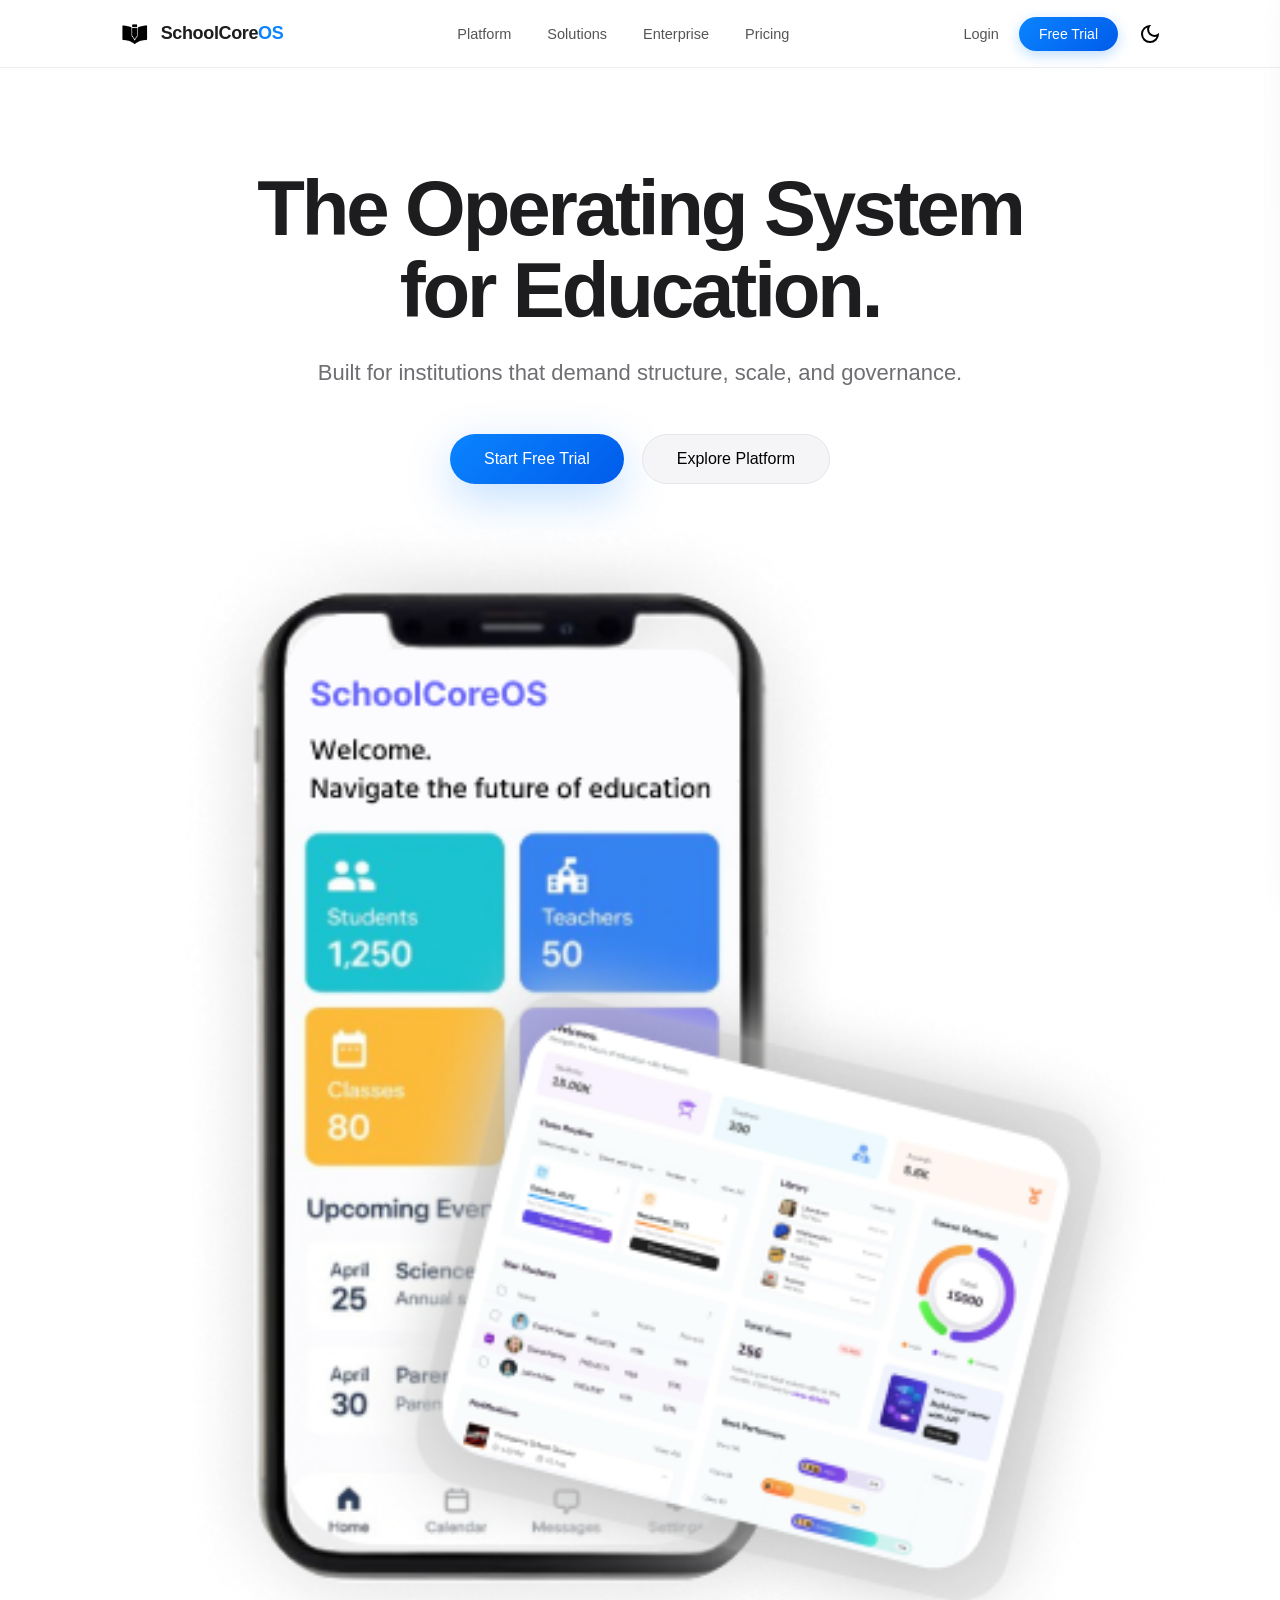
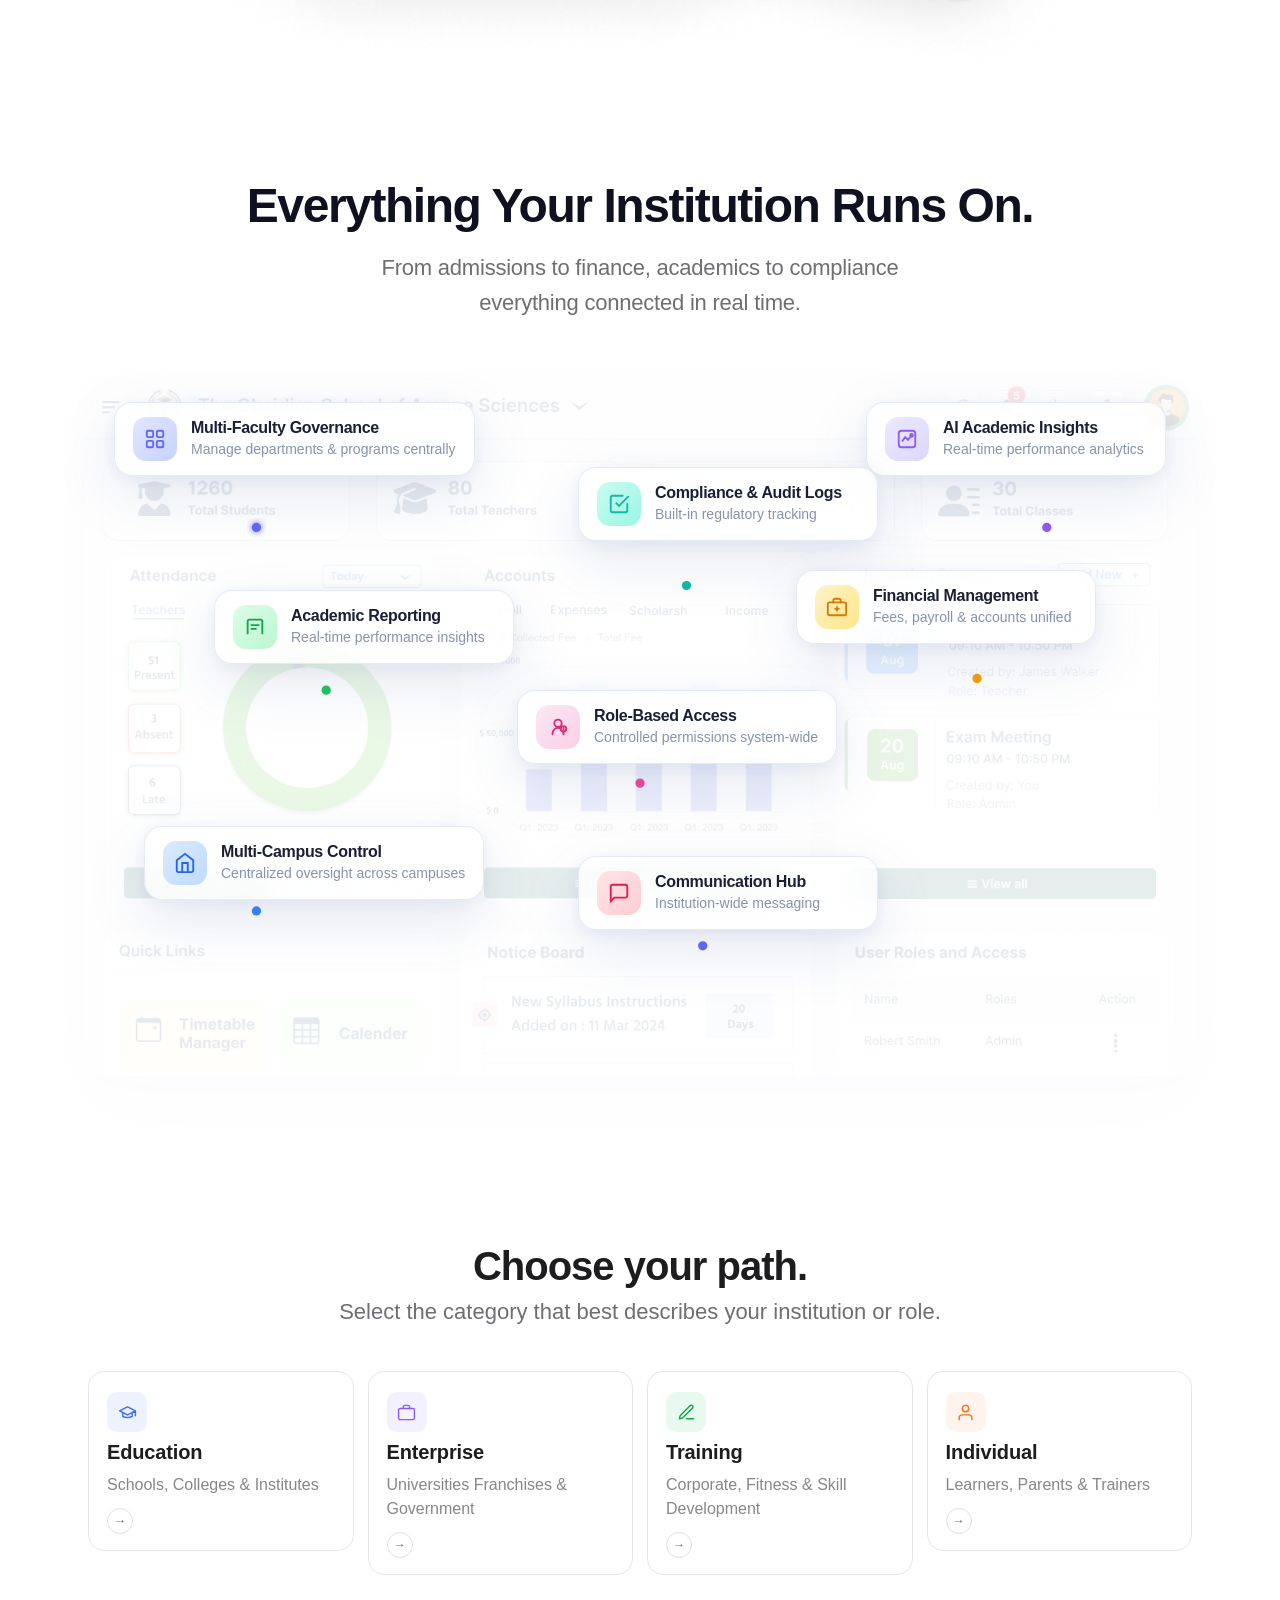
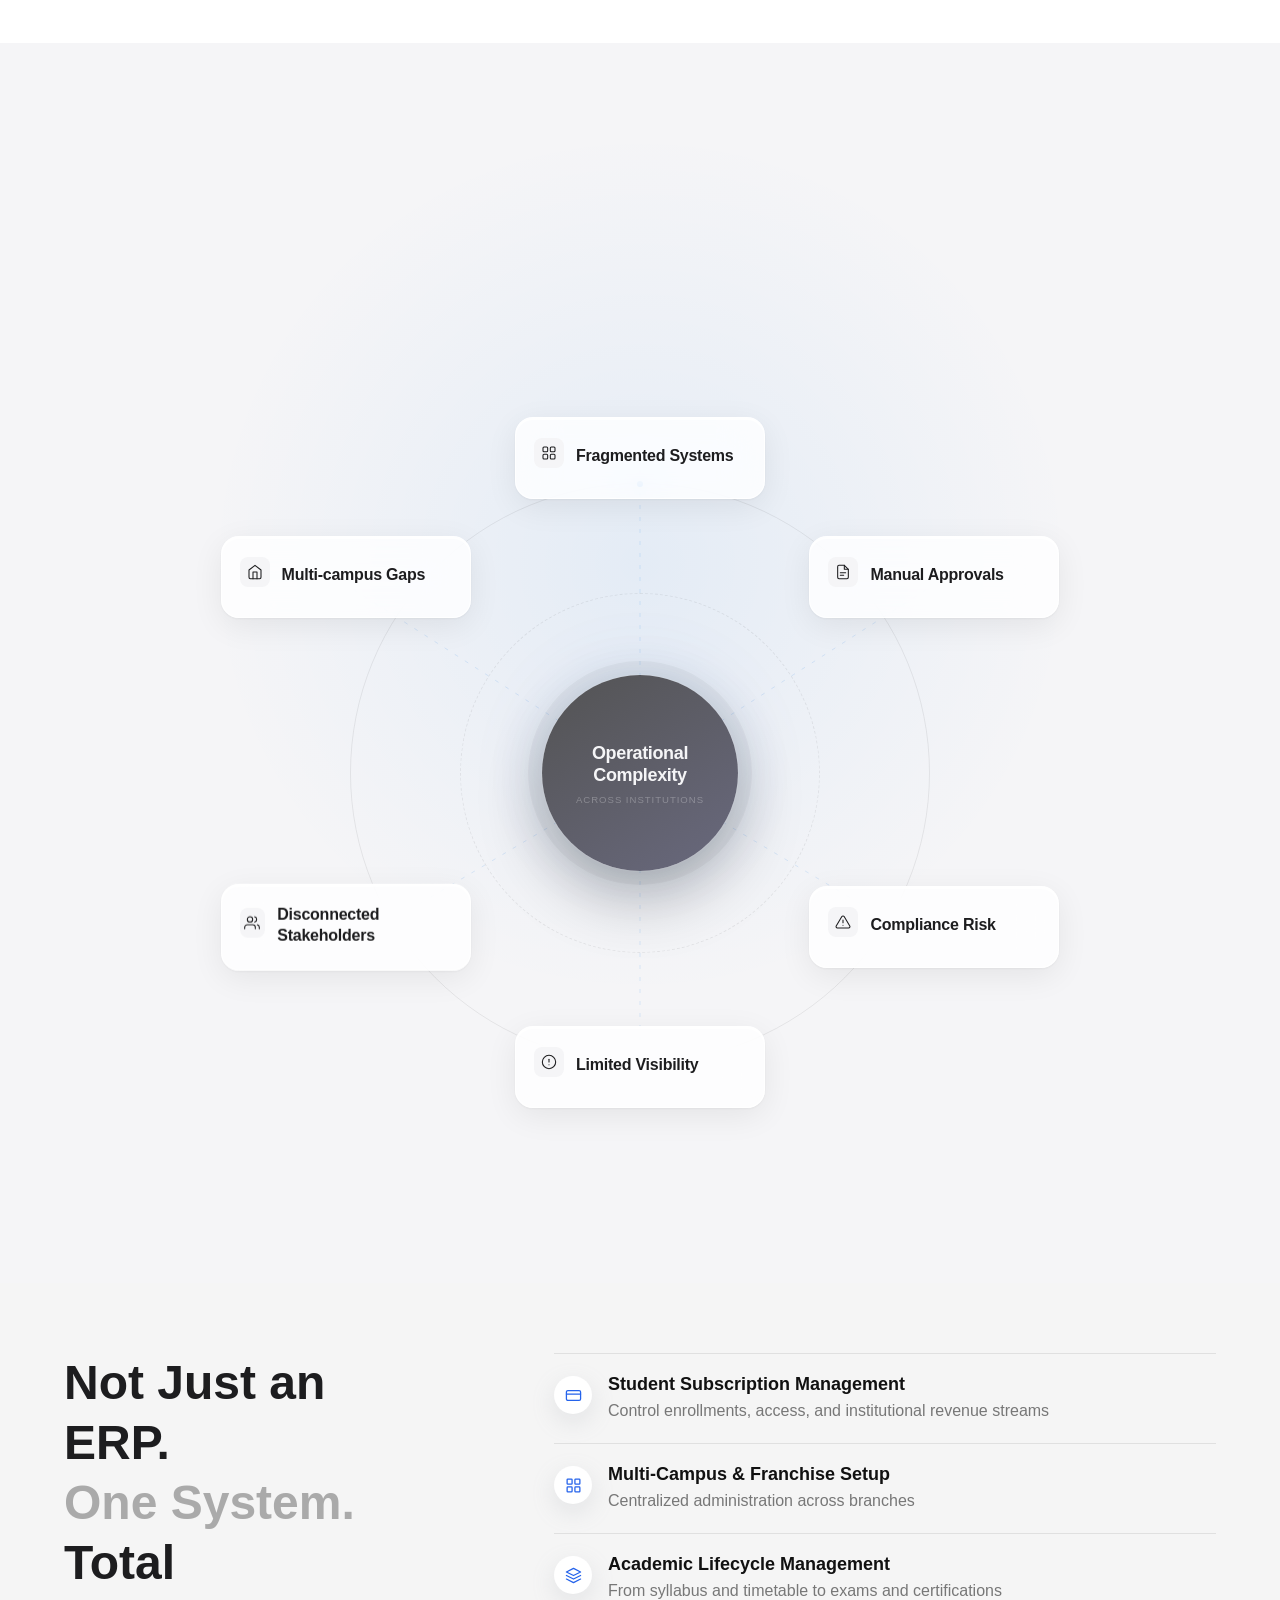
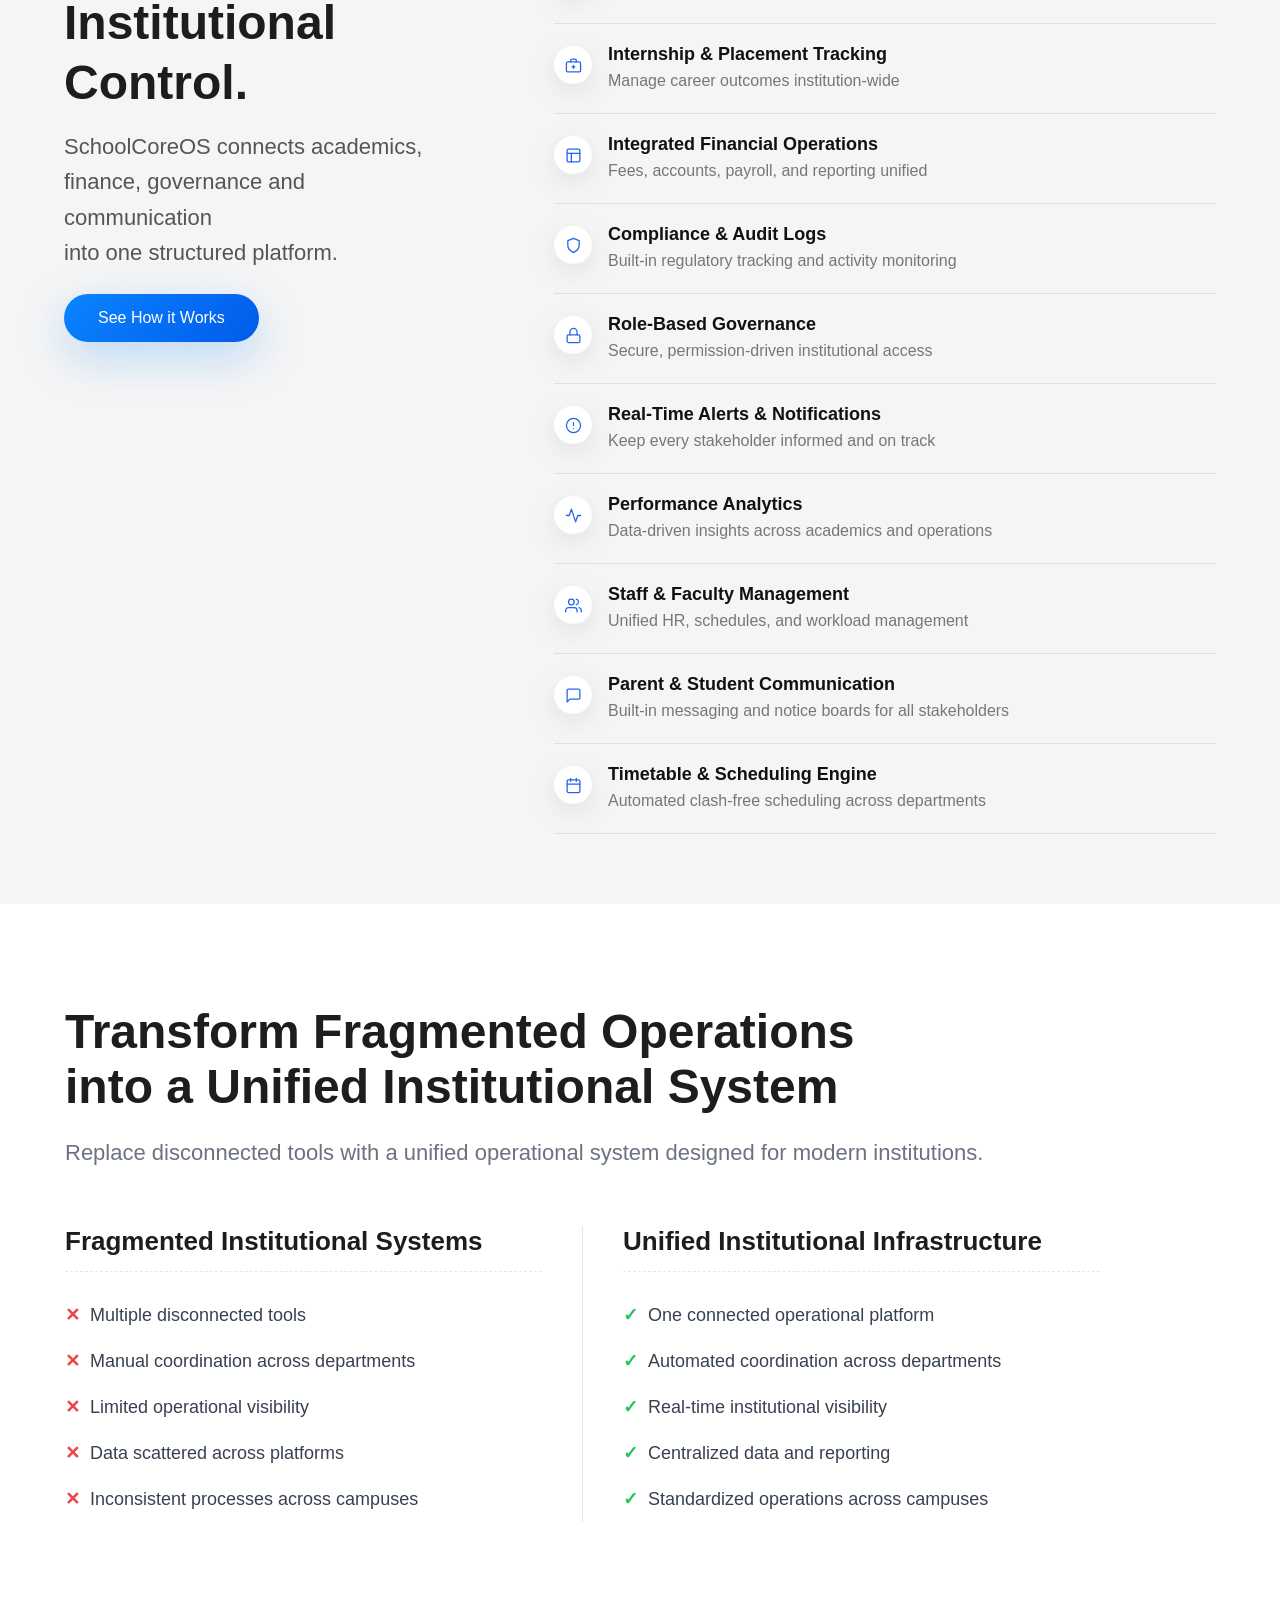
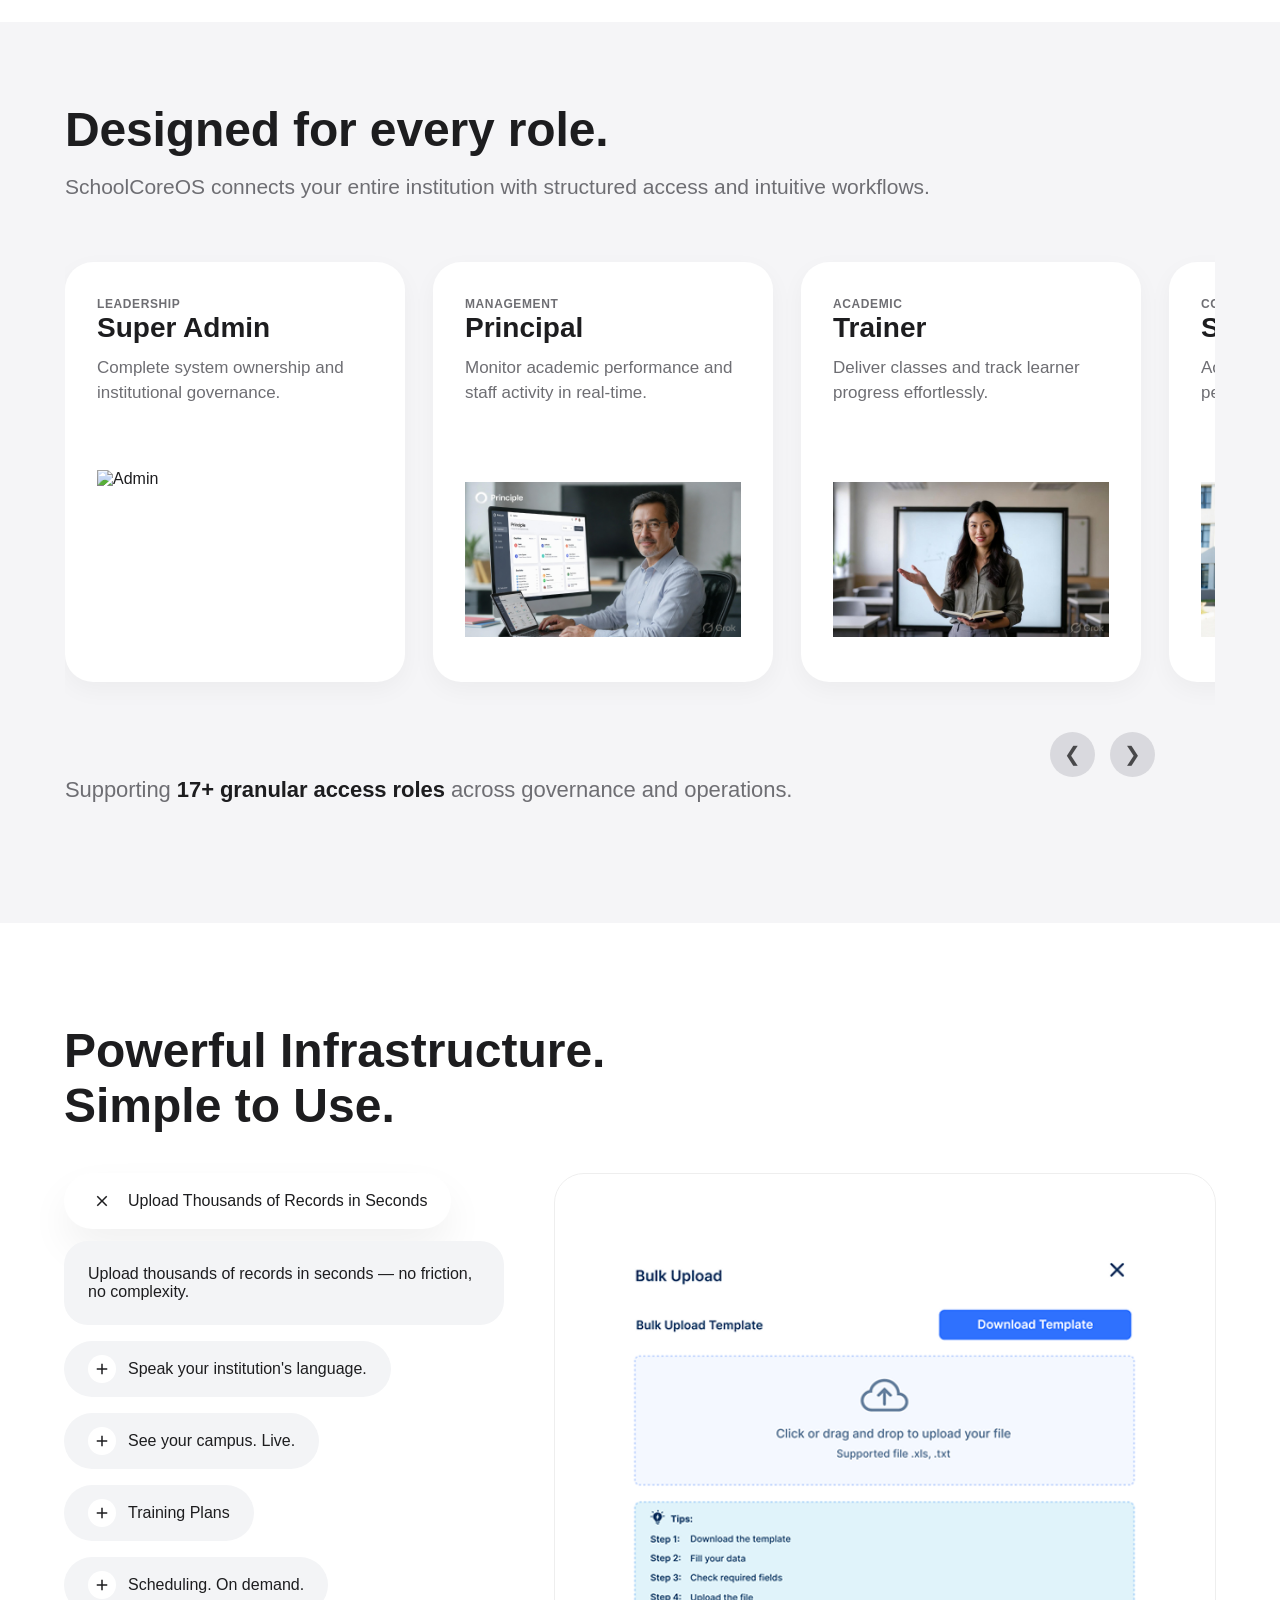
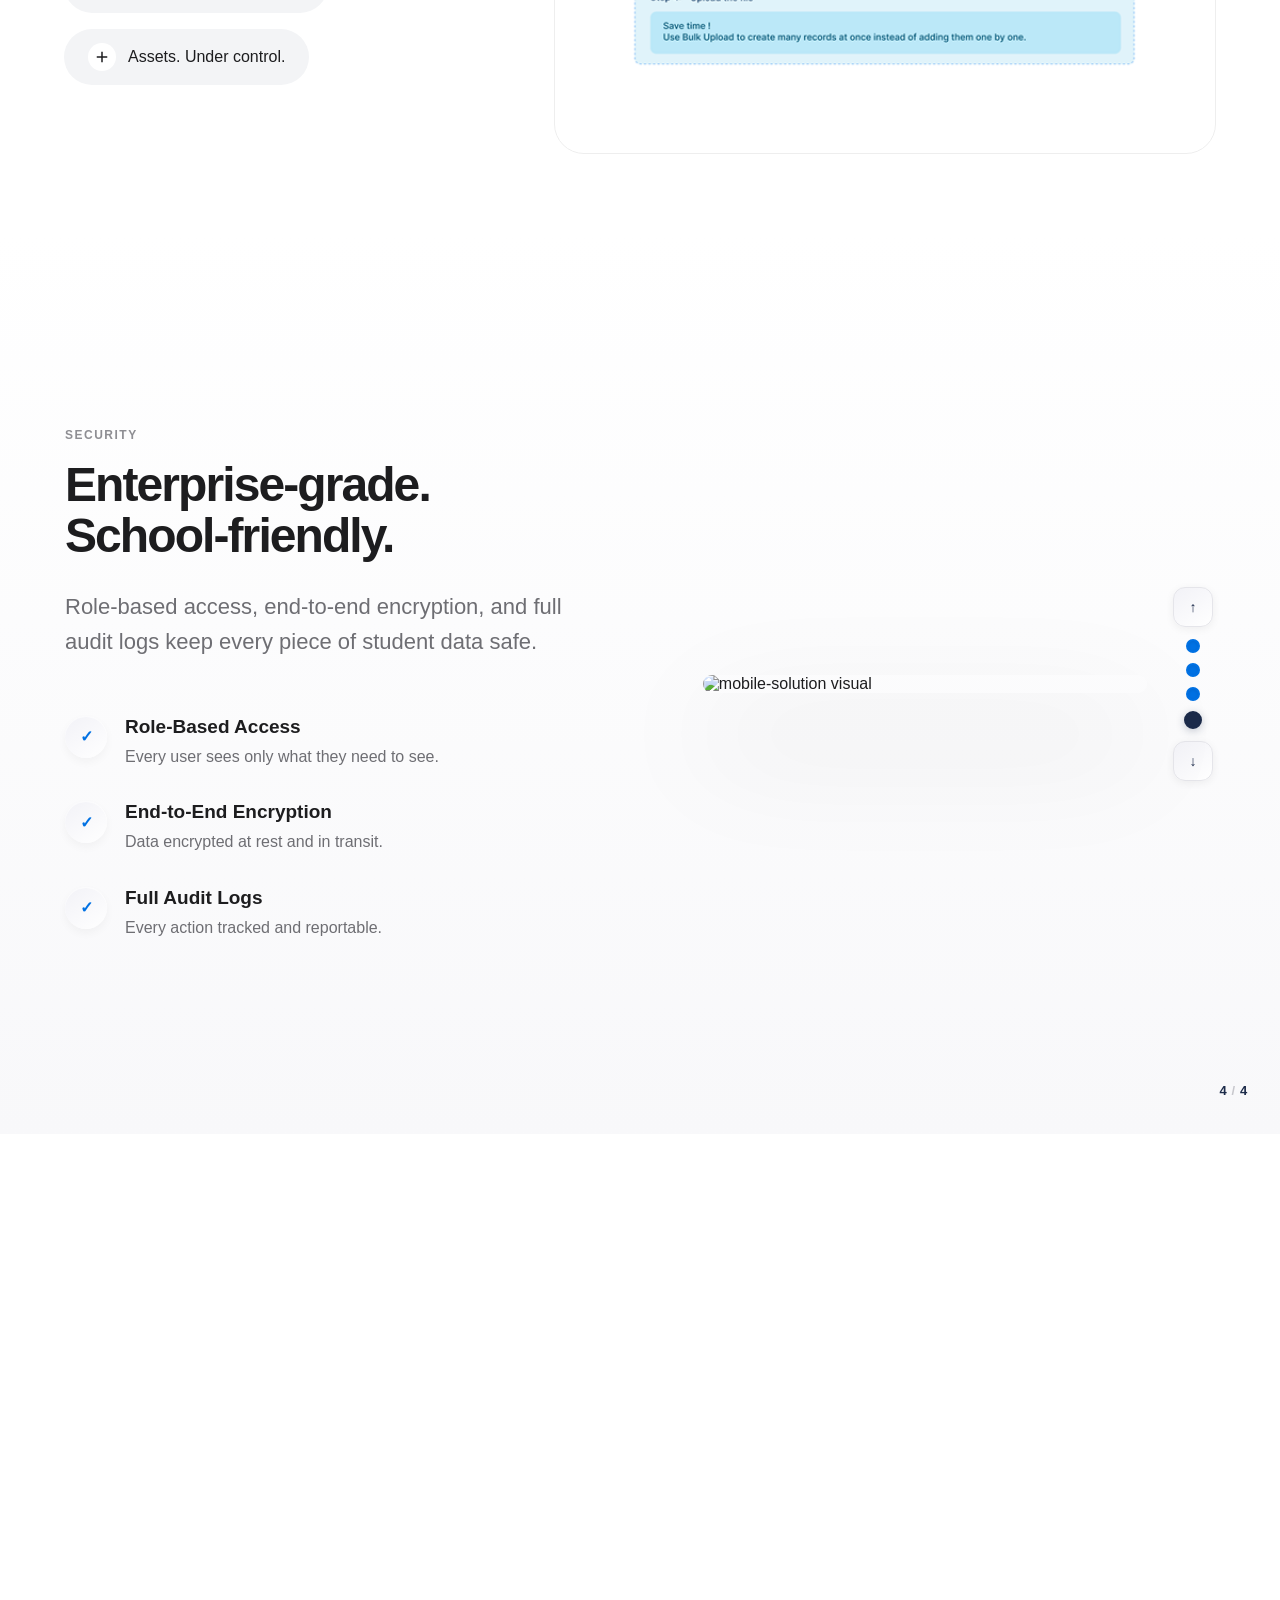
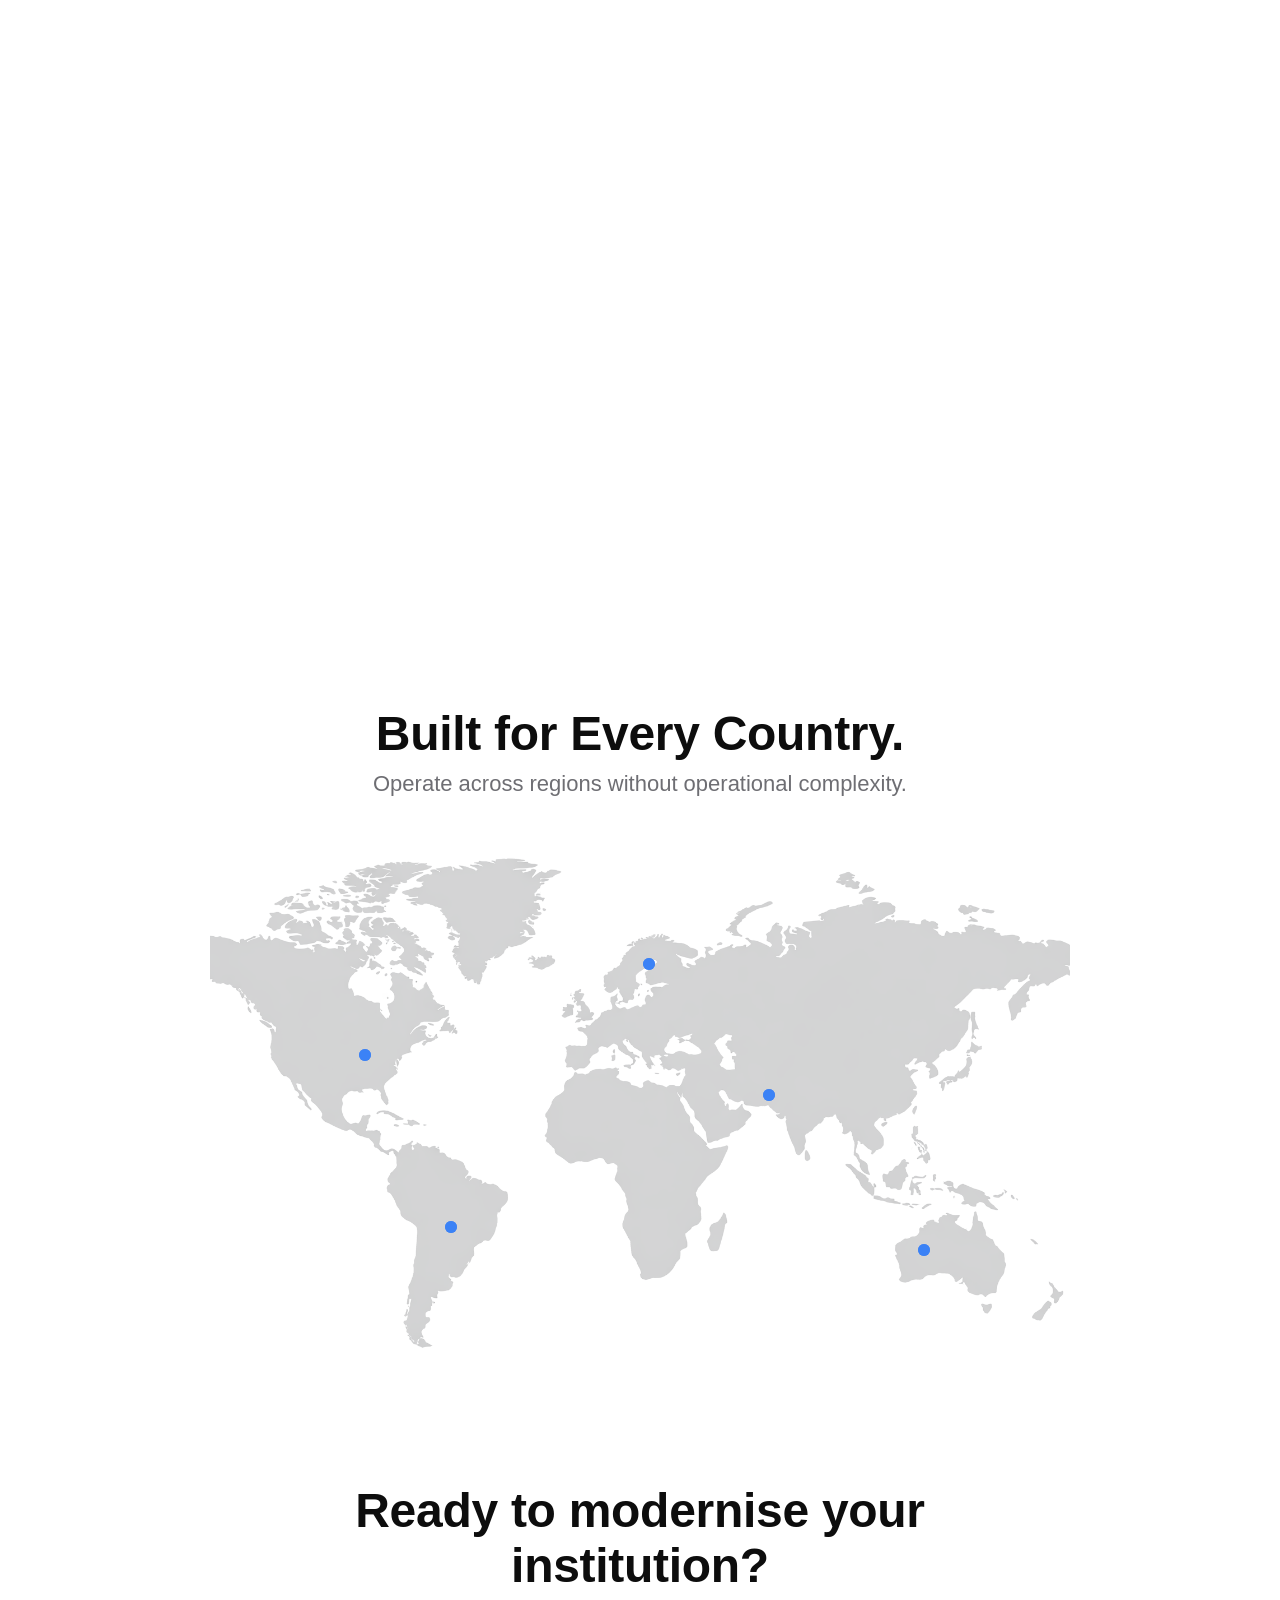
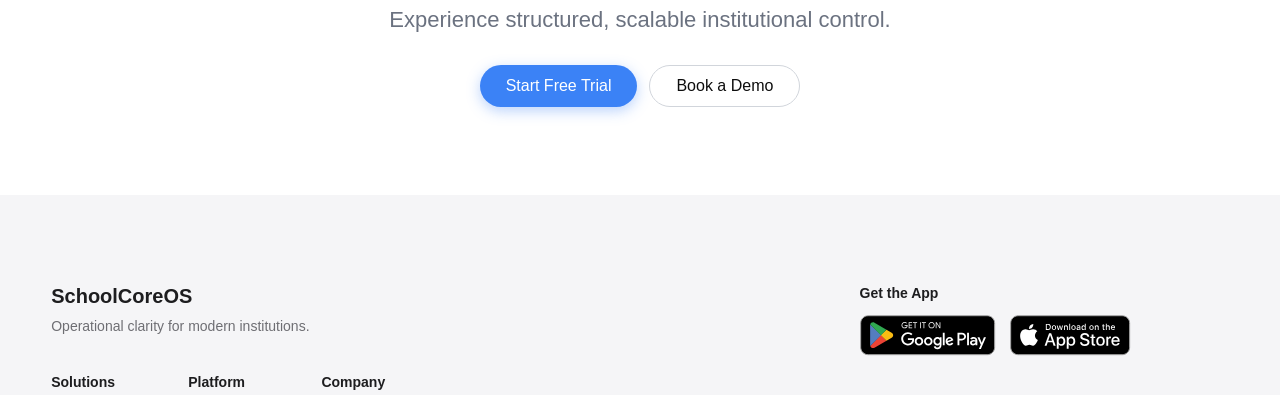
==== commit 95f4c286: "Add files via upload" ====
--- a/index.html
+++ b/index.html
@@ -8,19 +8,19 @@
       href="./assets/images/logo-white.png"
       type="image/x-icon"
     />
-    <link rel="stylesheet" href="./styles/home-page/header.css" />
-    <link rel="stylesheet" href="./styles/home-page/style.css" />
+    <link rel="stylesheet" href="./styles/shared/header.css" />
+    <link rel="stylesheet" href="./styles/shared/style.css" />
     <link rel="stylesheet" href="./styles/home-page/hero.css" />
     <link rel="stylesheet" href="./styles/home-page/features.css" />
-    <link rel="stylesheet" href="./styles/home-page/choose-path.css" />
+    <link rel="stylesheet" href="./styles/shared/choose-path.css" />
     <link rel="stylesheet" href="./styles/home-page/problems.css" />
     <link rel="stylesheet" href="./styles/home-page/solution.css" />
     <link rel="stylesheet" href="./styles/home-page/transform.css" />
     <link rel="stylesheet" href="./styles/home-page/roles.css" />
     <link rel="stylesheet" href="./styles/home-page/easy-to-use.css" />
     <link rel="stylesheet" href="./styles/home-page/mobile-first.css" />
-    <link rel="stylesheet" href="./styles/home-page/cta.css" />
-    <link rel="stylesheet" href="./styles/home-page/footer.css" />
+    <link rel="stylesheet" href="./styles/shared/cta.css" />
+    <link rel="stylesheet" href="./styles/shared/footer.css" />
   </head>
 
   <body>
@@ -452,7 +452,10 @@
         </p>
 
         <div class="cards" id="cards-grid">
-          <a href="./assets/pages/trainings-path.html" style="text-decoration: none;">
+          <a
+            href="./pages/trainings-path.html"
+            style="text-decoration: none"
+          >
             <div
               class="card"
               data-target="sub-education"
@@ -479,252 +482,257 @@
               <div class="card__arrow">→</div>
             </div>
           </a>
- <a href="./assets/pages/trainings-path.html" style="text-decoration: none;">
-          <div
-            class="card"
-            data-target="sub-enterprise"
-            data-color="purple"
-            data-index="1"
+          <a href="./pages/trainings-path.html" style="text-decoration: none">
+            <div
+              class="card"
+              data-target="sub-enterprise"
+              data-color="purple"
+              data-index="1"
+            >
+              <div class="card__icon-wrap icon--purple">
+                <svg
+                  width="19"
+                  height="19"
+                  viewBox="0 0 24 24"
+                  fill="none"
+                  stroke="#8b5cf6"
+                  stroke-width="1.8"
+                  stroke-linecap="round"
+                  stroke-linejoin="round"
+                >
+                  <rect x="2" y="7" width="20" height="14" rx="2" />
+                  <path d="M16 7V5a2 2 0 0 0-2-2h-4a2 2 0 0 0-2 2v2" />
+                </svg>
+              </div>
+              <div class="card__title">Enterprise</div>
+              <div class="card__desc">
+                Universities Franchises &amp; Government
+              </div>
+              <div class="card__arrow">→</div>
+            </div>
+          </a>
+          <a
+            href="./assets/pages/trainings-path.html"
+            style="text-decoration: none"
           >
-            <div class="card__icon-wrap icon--purple">
-              <svg
-                width="19"
-                height="19"
-                viewBox="0 0 24 24"
-                fill="none"
-                stroke="#8b5cf6"
-                stroke-width="1.8"
-                stroke-linecap="round"
-                stroke-linejoin="round"
-              >
-                <rect x="2" y="7" width="20" height="14" rx="2" />
-                <path d="M16 7V5a2 2 0 0 0-2-2h-4a2 2 0 0 0-2 2v2" />
-              </svg>
-            </div>
-            <div class="card__title">Enterprise</div>
-            <div class="card__desc">
-              Universities Franchises &amp; Government
-            </div>
-            <div class="card__arrow">→</div>
-          </div>
+            <div
+              class="card"
+              data-target="sub-training"
+              data-color="green"
+              data-index="2"
+            >
+              <div class="card__icon-wrap icon--green">
+                <svg
+                  width="19"
+                  height="19"
+                  viewBox="0 0 24 24"
+                  fill="none"
+                  stroke="#16a34a"
+                  stroke-width="1.8"
+                  stroke-linecap="round"
+                  stroke-linejoin="round"
+                >
+                  <path d="M12 20h9" />
+                  <path
+                    d="M16.5 3.5a2.121 2.121 0 0 1 3 3L7 19l-4 1 1-4L16.5 3.5z"
+                  />
+                </svg>
+              </div>
+              <div class="card__title">Training</div>
+              <div class="card__desc">
+                Corporate, Fitness &amp; Skill Development
+              </div>
+              <div class="card__arrow">→</div>
+            </div>
           </a>
-          <a href="./assets/pages/trainings-path.html" style="text-decoration: none;">
-
-          <div
-            class="card"
-            data-target="sub-training"
-            data-color="green"
-            data-index="2"
+
+          <a
+            href="./assets/pages/trainings-path.html"
+            style="text-decoration: none"
           >
-            <div class="card__icon-wrap icon--green">
-              <svg
-                width="19"
-                height="19"
-                viewBox="0 0 24 24"
-                fill="none"
-                stroke="#16a34a"
-                stroke-width="1.8"
-                stroke-linecap="round"
-                stroke-linejoin="round"
-              >
-                <path d="M12 20h9" />
-                <path
-                  d="M16.5 3.5a2.121 2.121 0 0 1 3 3L7 19l-4 1 1-4L16.5 3.5z"
-                />
-              </svg>
-            </div>
-            <div class="card__title">Training</div>
-            <div class="card__desc">
-              Corporate, Fitness &amp; Skill Development
-            </div>
-            <div class="card__arrow">→</div>
-          </div>
+            <div
+              class="card"
+              data-target="sub-individual"
+              data-color="orange"
+              data-index="3"
+            >
+              <div class="card__icon-wrap icon--orange">
+                <svg
+                  width="19"
+                  height="19"
+                  viewBox="0 0 24 24"
+                  fill="none"
+                  stroke="#f97316"
+                  stroke-width="1.8"
+                  stroke-linecap="round"
+                  stroke-linejoin="round"
+                >
+                  <path d="M20 21v-2a4 4 0 0 0-4-4H8a4 4 0 0 0-4 4v2" />
+                  <circle cx="12" cy="7" r="4" />
+                </svg>
+              </div>
+              <div class="card__title">Individual</div>
+              <div class="card__desc">Learners, Parents &amp; Trainers</div>
+              <div class="card__arrow">→</div>
+            </div>
           </a>
 
-           <a href="./assets/pages/trainings-path.html" style="text-decoration: none;">
-          <div
-            class="card"
-            data-target="sub-individual"
-            data-color="orange"
-            data-index="3"
-          >
-            <div class="card__icon-wrap icon--orange">
-              <svg
-                width="19"
-                height="19"
-                viewBox="0 0 24 24"
-                fill="none"
-                stroke="#f97316"
-                stroke-width="1.8"
-                stroke-linecap="round"
-                stroke-linejoin="round"
-              >
-                <path d="M20 21v-2a4 4 0 0 0-4-4H8a4 4 0 0 0-4 4v2" />
-                <circle cx="12" cy="7" r="4" />
-              </svg>
-            </div>
-            <div class="card__title">Individual</div>
-            <div class="card__desc">Learners, Parents &amp; Trainers</div>
-            <div class="card__arrow">→</div>
-          </div>
-        </div>
-        </a>
-
-        <!-- Sub Panels inside grid — full width span -->
-        <div class="sub-panel" id="sub-education" data-accent="blue">
-          <div class="sub-divider"></div>
-          <div class="sub-cards">
-            <div class="sub-card">
-              <div class="sub-card__title">School</div>
-              <div class="sub-card__desc">Structured K-12 Institutions.</div>
-              <ul class="sub-card__points">
-                <li>Parent communication</li>
-                <li>Attendance automation</li>
-                <li>Fee &amp; academic tracking</li>
-              </ul>
-              <a href="#" class="sub-card__link">Explore Solutions →</a>
-            </div>
-            <div class="sub-card">
-              <div class="sub-card__title">College</div>
-              <div class="sub-card__desc">Higher education architecture.</div>
-              <ul class="sub-card__points">
-                <li>Admission management</li>
-                <li>Department scheduling</li>
-                <li>Result &amp; grade portal</li>
-              </ul>
-              <a href="#" class="sub-card__link">Explore Solutions →</a>
-            </div>
-            <div class="sub-card">
-              <div class="sub-card__title">University</div>
-              <div class="sub-card__desc">Multi-campus governance.</div>
-              <ul class="sub-card__points">
-                <li>Multi-branch control</li>
-                <li>Research management</li>
-                <li>Alumni &amp; placement</li>
-              </ul>
-              <a href="#" class="sub-card__link">Explore Solutions →</a>
-            </div>
-          </div>
-        </div>
-
-        <div class="sub-panel" id="sub-enterprise" data-accent="purple">
-          <div class="sub-divider"></div>
-          <div class="sub-cards">
-            <div class="sub-card">
-              <div class="sub-card__title">Franchise</div>
-              <div class="sub-card__desc">
-                Multi-location business networks.
-              </div>
-              <ul class="sub-card__points">
-                <li>Centralised reporting</li>
-                <li>Brand consistency tools</li>
-                <li>Royalty management</li>
-              </ul>
-              <a href="#" class="sub-card__link">Explore Solutions →</a>
-            </div>
-            <div class="sub-card">
-              <div class="sub-card__title">Government</div>
-              <div class="sub-card__desc">Public sector institutions.</div>
-              <ul class="sub-card__points">
-                <li>Policy compliance</li>
-                <li>Citizen portal</li>
-                <li>Audit &amp; reporting</li>
-              </ul>
-              <a href="#" class="sub-card__link">Explore Solutions →</a>
-            </div>
-            <div class="sub-card">
-              <div class="sub-card__title">NGO</div>
-              <div class="sub-card__desc">
-                Non-profit &amp; social organisations.
-              </div>
-              <ul class="sub-card__points">
-                <li>Donor management</li>
-                <li>Project tracking</li>
-                <li>Impact reporting</li>
-              </ul>
-              <a href="#" class="sub-card__link">Explore Solutions →</a>
-            </div>
-          </div>
-        </div>
-
-        <div class="sub-panel" id="sub-training" data-accent="green">
-          <div class="sub-divider"></div>
-          <div class="sub-cards">
-            <div class="sub-card">
-              <div class="sub-card__title">Corporate</div>
-              <div class="sub-card__desc">
-                Employee training &amp; upskilling.
-              </div>
-              <ul class="sub-card__points">
-                <li>LMS integration</li>
-                <li>Progress tracking</li>
-                <li>Certificate generation</li>
-              </ul>
-              <a href="#" class="sub-card__link">Explore Solutions →</a>
-            </div>
-            <div class="sub-card">
-              <div class="sub-card__title">Fitness</div>
-              <div class="sub-card__desc">
-                Gyms, studios &amp; wellness centres.
-              </div>
-              <ul class="sub-card__points">
-                <li>Member check-in</li>
-                <li>Class scheduling</li>
-                <li>Subscription billing</li>
-              </ul>
-              <a href="#" class="sub-card__link">Explore Solutions →</a>
-            </div>
-            <div class="sub-card">
-              <div class="sub-card__title">Skill Dev</div>
-              <div class="sub-card__desc">
-                Vocational &amp; certification programs.
-              </div>
-              <ul class="sub-card__points">
-                <li>Batch management</li>
-                <li>Assessment tools</li>
-                <li>Placement tracking</li>
-              </ul>
-              <a href="#" class="sub-card__link">Explore Solutions →</a>
-            </div>
-          </div>
-        </div>
-
-        <div class="sub-panel" id="sub-individual" data-accent="orange">
-          <div class="sub-divider"></div>
-          <div class="sub-cards">
-            <div class="sub-card">
-              <div class="sub-card__title">Learner</div>
-              <div class="sub-card__desc">Self-paced personal growth.</div>
-              <ul class="sub-card__points">
-                <li>Goal setting tools</li>
-                <li>Progress dashboard</li>
-                <li>Course library access</li>
-              </ul>
-              <a href="#" class="sub-card__link">Explore Solutions →</a>
-            </div>
-            <div class="sub-card">
-              <div class="sub-card__title">Parent</div>
-              <div class="sub-card__desc">
-                Track &amp; support your child's learning.
-              </div>
-              <ul class="sub-card__points">
-                <li>Real-time updates</li>
-                <li>Attendance alerts</li>
-                <li>Fee payment portal</li>
-              </ul>
-              <a href="#" class="sub-card__link">Explore Solutions →</a>
-            </div>
-            <div class="sub-card">
-              <div class="sub-card__title">Trainer</div>
-              <div class="sub-card__desc">
-                Manage students &amp; build courses.
-              </div>
-              <ul class="sub-card__points">
-                <li>Course builder</li>
-                <li>Student analytics</li>
-                <li>Earnings dashboard</li>
-              </ul>
-              <a href="#" class="sub-card__link">Explore Solutions →</a>
+          <!-- Sub Panels inside grid — full width span -->
+          <div class="sub-panel" id="sub-education" data-accent="blue">
+            <div class="sub-divider"></div>
+            <div class="sub-cards">
+              <div class="sub-card">
+                <div class="sub-card__title">School</div>
+                <div class="sub-card__desc">Structured K-12 Institutions.</div>
+                <ul class="sub-card__points">
+                  <li>Parent communication</li>
+                  <li>Attendance automation</li>
+                  <li>Fee &amp; academic tracking</li>
+                </ul>
+                <a href="#" class="sub-card__link">Explore Solutions →</a>
+              </div>
+              <div class="sub-card">
+                <div class="sub-card__title">College</div>
+                <div class="sub-card__desc">Higher education architecture.</div>
+                <ul class="sub-card__points">
+                  <li>Admission management</li>
+                  <li>Department scheduling</li>
+                  <li>Result &amp; grade portal</li>
+                </ul>
+                <a href="#" class="sub-card__link">Explore Solutions →</a>
+              </div>
+              <div class="sub-card">
+                <div class="sub-card__title">University</div>
+                <div class="sub-card__desc">Multi-campus governance.</div>
+                <ul class="sub-card__points">
+                  <li>Multi-branch control</li>
+                  <li>Research management</li>
+                  <li>Alumni &amp; placement</li>
+                </ul>
+                <a href="#" class="sub-card__link">Explore Solutions →</a>
+              </div>
+            </div>
+          </div>
+
+          <div class="sub-panel" id="sub-enterprise" data-accent="purple">
+            <div class="sub-divider"></div>
+            <div class="sub-cards">
+              <div class="sub-card">
+                <div class="sub-card__title">Franchise</div>
+                <div class="sub-card__desc">
+                  Multi-location business networks.
+                </div>
+                <ul class="sub-card__points">
+                  <li>Centralised reporting</li>
+                  <li>Brand consistency tools</li>
+                  <li>Royalty management</li>
+                </ul>
+                <a href="#" class="sub-card__link">Explore Solutions →</a>
+              </div>
+              <div class="sub-card">
+                <div class="sub-card__title">Government</div>
+                <div class="sub-card__desc">Public sector institutions.</div>
+                <ul class="sub-card__points">
+                  <li>Policy compliance</li>
+                  <li>Citizen portal</li>
+                  <li>Audit &amp; reporting</li>
+                </ul>
+                <a href="#" class="sub-card__link">Explore Solutions →</a>
+              </div>
+              <div class="sub-card">
+                <div class="sub-card__title">NGO</div>
+                <div class="sub-card__desc">
+                  Non-profit &amp; social organisations.
+                </div>
+                <ul class="sub-card__points">
+                  <li>Donor management</li>
+                  <li>Project tracking</li>
+                  <li>Impact reporting</li>
+                </ul>
+                <a href="#" class="sub-card__link">Explore Solutions →</a>
+              </div>
+            </div>
+          </div>
+
+          <div class="sub-panel" id="sub-training" data-accent="green">
+            <div class="sub-divider"></div>
+            <div class="sub-cards">
+              <div class="sub-card">
+                <div class="sub-card__title">Corporate</div>
+                <div class="sub-card__desc">
+                  Employee training &amp; upskilling.
+                </div>
+                <ul class="sub-card__points">
+                  <li>LMS integration</li>
+                  <li>Progress tracking</li>
+                  <li>Certificate generation</li>
+                </ul>
+                <a href="#" class="sub-card__link">Explore Solutions →</a>
+              </div>
+              <div class="sub-card">
+                <div class="sub-card__title">Fitness</div>
+                <div class="sub-card__desc">
+                  Gyms, studios &amp; wellness centres.
+                </div>
+                <ul class="sub-card__points">
+                  <li>Member check-in</li>
+                  <li>Class scheduling</li>
+                  <li>Subscription billing</li>
+                </ul>
+                <a href="#" class="sub-card__link">Explore Solutions →</a>
+              </div>
+              <div class="sub-card">
+                <div class="sub-card__title">Skill Dev</div>
+                <div class="sub-card__desc">
+                  Vocational &amp; certification programs.
+                </div>
+                <ul class="sub-card__points">
+                  <li>Batch management</li>
+                  <li>Assessment tools</li>
+                  <li>Placement tracking</li>
+                </ul>
+                <a href="#" class="sub-card__link">Explore Solutions →</a>
+              </div>
+            </div>
+          </div>
+
+          <div class="sub-panel" id="sub-individual" data-accent="orange">
+            <div class="sub-divider"></div>
+            <div class="sub-cards">
+              <div class="sub-card">
+                <div class="sub-card__title">Learner</div>
+                <div class="sub-card__desc">Self-paced personal growth.</div>
+                <ul class="sub-card__points">
+                  <li>Goal setting tools</li>
+                  <li>Progress dashboard</li>
+                  <li>Course library access</li>
+                </ul>
+                <a href="#" class="sub-card__link">Explore Solutions →</a>
+              </div>
+              <div class="sub-card">
+                <div class="sub-card__title">Parent</div>
+                <div class="sub-card__desc">
+                  Track &amp; support your child's learning.
+                </div>
+                <ul class="sub-card__points">
+                  <li>Real-time updates</li>
+                  <li>Attendance alerts</li>
+                  <li>Fee payment portal</li>
+                </ul>
+                <a href="#" class="sub-card__link">Explore Solutions →</a>
+              </div>
+              <div class="sub-card">
+                <div class="sub-card__title">Trainer</div>
+                <div class="sub-card__desc">
+                  Manage students &amp; build courses.
+                </div>
+                <ul class="sub-card__points">
+                  <li>Course builder</li>
+                  <li>Student analytics</li>
+                  <li>Earnings dashboard</li>
+                </ul>
+                <a href="#" class="sub-card__link">Explore Solutions →</a>
+              </div>
             </div>
           </div>
         </div>
@@ -1758,10 +1766,10 @@
 
     <!-- Script -->
     <!-- <script src="./index.js"></script> -->
-    <script src="scripts/home-page/mobileFirst.js"></script>
+    <script src="./scripts/home-page/mobileFirst.js"></script>
     <script src="./scripts/home-page/easyToUse.js"></script>
-    <script src="./scripts/home-page/header.js"></script>
-    <script src="./scripts/home-page/choosePath.js"></script>
+    <script src="./scripts/shared/header.js"></script>
+    <script src="./scripts/shared/choosePath.js"></script>
     <script src="./scripts/home-page/problems.js"></script>
     <script src="./scripts/home-page/roles.js"></script>
   </body>
--- a/styles/shared/header.css
+++ b/styles/shared/header.css
@@ -0,0 +1,346 @@
+/* HEADER START ----------------------------------------- */
+
+/* NAVBAR */
+/* ── NAVBAR ── */
+.navbar {
+  position: sticky;
+  top: 0;
+  background: rgba(255, 255, 255, 0.88);
+  backdrop-filter: saturate(180%) blur(20px);
+  -webkit-backdrop-filter: saturate(180%) blur(20px);
+  height: 68px;
+  display: flex;
+  align-items: center;
+  border-bottom: 1px solid rgba(0, 0, 0, 0.07);
+  z-index: 900;
+}
+
+.nav-container {
+  max-width: 1100px;
+  margin: 0 auto;
+  width: 100%;
+  padding: 0 28px;
+  display: flex;
+  align-items: center;
+  justify-content: space-between;
+}
+
+.logo {
+  display: flex;
+  align-items: center;
+  gap: 10px;
+  text-decoration: none;
+  color: #1d1d1f;
+}
+
+.logo img {
+  height: 28px;
+  width: auto;
+  object-fit: contain;
+}
+
+.logo-text {
+  font-size: 18px;
+  font-weight: 600;
+  letter-spacing: -0.02em;
+}
+
+.logo-accent {
+  color: #0a84ff;
+}
+
+.nav-links {
+  display: flex;
+  gap: 36px;
+}
+.nav-links a {
+  text-decoration: none;
+  font-size: 14.5px;
+  font-weight: 500;
+  color: #1d1d1f;
+  opacity: 0.75;
+  transition: opacity 0.2s;
+}
+.nav-links a:hover {
+  opacity: 1;
+}
+
+.nav-right {
+  display: flex;
+  align-items: center;
+  gap: 20px;
+}
+.login {
+  font-size: 14.5px;
+  font-weight: 500;
+  text-decoration: none;
+  color: #1d1d1f;
+  opacity: 0.75;
+  transition: opacity 0.2s;
+}
+.login:hover {
+  opacity: 1;
+}
+
+.free-trial {
+  background: linear-gradient(135deg, #0a84ff, #005bea);
+  color: #fff;
+  border: none;
+  padding: 9px 20px;
+  border-radius: 999px;
+  font-size: 14px;
+  font-weight: 500;
+  cursor: pointer;
+  font-family: inherit;
+  box-shadow: 0 4px 14px rgba(10, 132, 255, 0.28);
+  transition:
+    transform 0.2s,
+    box-shadow 0.2s;
+}
+.free-trial:hover {
+  transform: translateY(-1px);
+  box-shadow: 0 8px 22px rgba(10, 132, 255, 0.38);
+}
+
+/* ── HAMBURGER ── */
+.hamburger {
+  display: none;
+  flex-direction: column;
+  justify-content: center;
+  gap: 5.5px;
+  width: 38px;
+  height: 38px;
+  background: none;
+  border: none;
+  cursor: pointer;
+  padding: 6px;
+  border-radius: 9px;
+  transition: background 0.2s;
+  z-index: 1100;
+}
+.hamburger:hover {
+  background: rgba(0, 0, 0, 0.05);
+}
+
+.bar {
+  display: block;
+  width: 22px;
+  height: 2px;
+  background: #1d1d1f;
+  border-radius: 2px;
+  transition:
+    transform 0.32s cubic-bezier(0.4, 0, 0.2, 1),
+    opacity 0.25s ease;
+  transform-origin: center;
+}
+.hamburger.open .bar:nth-child(1) {
+  transform: translateY(7.5px) rotate(45deg);
+}
+.hamburger.open .bar:nth-child(2) {
+  opacity: 0;
+  transform: scaleX(0.1);
+}
+.hamburger.open .bar:nth-child(3) {
+  transform: translateY(-7.5px) rotate(-45deg);
+}
+
+/* ── OVERLAY ── */
+.overlay {
+  display: none;
+  position: fixed;
+  inset: 0;
+  background: rgba(0, 0, 0, 0);
+  z-index: 950;
+  transition: background 0.35s ease;
+}
+.overlay.visible {
+  background: rgba(0, 0, 0, 0.38);
+}
+
+/* ── OFFCANVAS PANEL ── */
+.offcanvas {
+  position: fixed;
+  top: 0;
+  right: 0;
+  bottom: 0;
+  width: 300px;
+  background: #fff;
+  z-index: 1000;
+  transform: translateX(110%);
+  transition: transform 0.38s cubic-bezier(0.4, 0, 0.2, 1);
+  display: flex;
+  flex-direction: column;
+  box-shadow: -8px 0 40px rgba(0, 0, 0, 0.12);
+}
+.offcanvas.open {
+  transform: translateX(0);
+}
+
+/* Panel header */
+.offcanvas-header {
+  height: 68px;
+  display: flex;
+  align-items: center;
+  justify-content: space-between;
+  padding: 0 24px;
+  border-bottom: 1px solid rgba(0, 0, 0, 0.07);
+  flex-shrink: 0;
+}
+.offcanvas-logo {
+  font-size: 17px;
+  font-weight: 600;
+  letter-spacing: -0.02em;
+  color: #1d1d1f;
+}
+.offcanvas-logo span {
+  color: #0a84ff;
+}
+
+.close-btn {
+  width: 32px;
+  height: 32px;
+  background: rgba(0, 0, 0, 0.06);
+  border: none;
+  border-radius: 50%;
+  cursor: pointer;
+  display: flex;
+  align-items: center;
+  justify-content: center;
+  font-size: 18px;
+  color: #1d1d1f;
+  transition: background 0.2s;
+  line-height: 1;
+}
+.close-btn:hover {
+  background: rgba(0, 0, 0, 0.12);
+}
+
+/* Panel body */
+.offcanvas-body {
+  flex: 1;
+  overflow-y: auto;
+  padding: 12px 0;
+}
+
+.offcanvas-section-label {
+  font-size: 11px;
+  font-weight: 600;
+  letter-spacing: 0.08em;
+  text-transform: uppercase;
+  color: #aeaeb2;
+  padding: 16px 24px 8px;
+}
+
+.offcanvas-nav a {
+  display: flex;
+  align-items: center;
+  justify-content: space-between;
+  text-decoration: none;
+  font-size: 16px;
+  font-weight: 500;
+  color: #1d1d1f;
+  padding: 13px 24px;
+  border-radius: 0;
+  transition:
+    background 0.15s,
+    color 0.15s;
+}
+.offcanvas-nav a:hover {
+  background: rgba(10, 132, 255, 0.06);
+  color: #0a84ff;
+}
+.offcanvas-nav a .nav-arrow {
+  font-size: 18px;
+  opacity: 0.25;
+  transition:
+    opacity 0.15s,
+    transform 0.15s;
+}
+.offcanvas-nav a:hover .nav-arrow {
+  opacity: 0.7;
+  transform: translateX(3px);
+}
+
+.offcanvas-divider {
+  height: 1px;
+  background: rgba(0, 0, 0, 0.07);
+  margin: 8px 24px;
+}
+
+/* Panel footer */
+.offcanvas-footer {
+  padding: 20px 24px;
+  border-top: 1px solid rgba(0, 0, 0, 0.07);
+  display: flex;
+  flex-direction: column;
+  gap: 10px;
+  flex-shrink: 0;
+}
+
+.oc-login {
+  display: block;
+  text-align: center;
+  text-decoration: none;
+  font-size: 15px;
+  font-weight: 500;
+  color: #1d1d1f;
+  padding: 13px;
+  border: 1.5px solid rgba(0, 0, 0, 0.13);
+  border-radius: 14px;
+  transition:
+    border-color 0.2s,
+    background 0.2s;
+}
+.oc-login:hover {
+  border-color: #0a84ff;
+  background: rgba(10, 132, 255, 0.04);
+}
+
+.oc-trial {
+  background: linear-gradient(135deg, #0a84ff, #005bea);
+  color: #fff;
+  border: none;
+  padding: 14px;
+  border-radius: 14px;
+  font-size: 15px;
+  font-weight: 600;
+  cursor: pointer;
+  font-family: inherit;
+  box-shadow: 0 4px 16px rgba(10, 132, 255, 0.32);
+  transition:
+    transform 0.2s,
+    box-shadow 0.2s;
+}
+.oc-trial:hover {
+  transform: translateY(-1px);
+  box-shadow: 0 8px 24px rgba(10, 132, 255, 0.42);
+}
+
+/* ── RESPONSIVE ── */
+@media (max-width: 768px) {
+    .logo img {
+    height: 24px;
+  }
+
+  .logo-text {
+    font-size: 16px;
+  }
+  .nav-links {
+    display: none;
+  }
+  .nav-right {
+    display: none;
+  }
+  .hamburger {
+    display: flex;
+  }
+  .overlay {
+    display: block;
+    pointer-events: none;
+  }
+  .overlay.visible {
+    pointer-events: auto;
+  }
+}
+
+/* HEADER END ----------------------------------------------- */
--- a/styles/shared/style.css
+++ b/styles/shared/style.css
@@ -0,0 +1,21 @@
+/*  MAIN STYLE FILE */
+*,
+*::before,
+*::after {
+  box-sizing: border-box;
+  margin: 0;
+  padding: 0;
+}
+
+body {
+  margin: 0;
+  font-family:
+    -apple-system, BlinkMacSystemFont, "Helvetica Neue", Helvetica, Arial,
+    sans-serif;
+  background: #ffffff;
+  color: #1d1d1f;
+  -webkit-font-smoothing: antialiased;
+}
+html { scroll-behavior: smooth; }
+
+
--- a/styles/shared/choose-path.css
+++ b/styles/shared/choose-path.css
@@ -0,0 +1,438 @@
+.choose-path-section {
+  display: flex;
+  align-items: center;
+  justify-content: center;
+  flex-direction: column;
+}
+.choose-section {
+  padding: 64px 48px 68px;
+  width: 100%;
+  max-width: 1200px;
+  border-radius: 22px;
+}
+
+.choose-section__heading {
+  font-size: 2.5rem;
+  font-weight: 700;
+  color: #1d1d1f;
+  text-align: center;
+  margin-bottom: 10px;
+  letter-spacing: -1px;
+}
+
+.choose-section__subtext {
+  text-align: center;
+  font-size: 22px;
+  color: #6e6e73;
+  margin-bottom: 46px;
+}
+
+/* ── Main Cards ── */
+.cards {
+  display: grid;
+  grid-template-columns: repeat(4, 1fr);
+  gap: 14px;
+  align-items: start;
+}
+
+.card {
+  border: 1.5px solid #e5e5ea;
+  border-radius: 16px;
+  padding: 20px 18px 16px;
+  display: flex;
+  flex-direction: column;
+  gap: 9px;
+  cursor: pointer;
+  transition:
+    border-color 0.3s ease,
+    box-shadow 0.3s ease,
+    transform 0.22s ease;
+  background: #fff;
+  opacity: 0;
+  animation: fadeUp 0.5s cubic-bezier(0.4, 0, 0.2, 1) forwards;
+}
+
+.card:nth-child(1) {
+  animation-delay: 0.05s;
+}
+.card:nth-child(2) {
+  animation-delay: 0.12s;
+}
+.card:nth-child(3) {
+  animation-delay: 0.19s;
+}
+.card:nth-child(4) {
+  animation-delay: 0.26s;
+}
+
+@keyframes fadeUp {
+  from {
+    opacity: 0;
+    transform: translateY(14px);
+  }
+  to {
+    opacity: 1;
+    transform: translateY(0);
+  }
+}
+
+.card:hover {
+  box-shadow: 0 6px 22px rgba(0, 0, 0, 0.08);
+  border-color: #d1d1d6;
+  transform: translateY(-2px);
+}
+
+/* Active — each card gets its own accent color on border + shadow */
+.card[data-color="blue"].active {
+  border-color: #3b6ef5;
+  box-shadow:
+    0 8px 30px rgba(59, 110, 245, 0.22),
+    0 0 0 3px rgba(59, 110, 245, 0.1);
+  transform: translateY(-2px);
+}
+.card[data-color="purple"].active {
+  border-color: #8b5cf6;
+  box-shadow:
+    0 8px 30px rgba(139, 92, 246, 0.22),
+    0 0 0 3px rgba(139, 92, 246, 0.1);
+  transform: translateY(-2px);
+}
+.card[data-color="green"].active {
+  border-color: #16a34a;
+  box-shadow:
+    0 8px 30px rgba(22, 163, 74, 0.22),
+    0 0 0 3px rgba(22, 163, 74, 0.1);
+  transform: translateY(-2px);
+}
+.card[data-color="orange"].active {
+  border-color: #f97316;
+  box-shadow:
+    0 8px 30px rgba(249, 115, 22, 0.22),
+    0 0 0 3px rgba(249, 115, 22, 0.1);
+  transform: translateY(-2px);
+}
+
+/* Icon wrap */
+.card__icon-wrap {
+  width: 40px;
+  height: 40px;
+  border-radius: 10px;
+  display: flex;
+  align-items: center;
+  justify-content: center;
+  flex-shrink: 0;
+  transition: transform 0.25s ease;
+}
+.card.active .card__icon-wrap {
+  transform: scale(1.1);
+}
+
+.icon--blue {
+  background: #eef2ff;
+}
+.icon--purple {
+  background: #f3f0ff;
+}
+.icon--green {
+  background: #e8faf0;
+}
+.icon--orange {
+  background: #fff4ed;
+}
+
+.card__title {
+  font-size: 20px;
+  font-weight: 600;
+  color: #1d1d1f;
+  letter-spacing: -0.15px;
+}
+
+.card__desc {
+  font-size: 16px;
+  color: #86868b;
+  line-height: 1.5;
+  flex: 1;
+}
+
+/* Arrow */
+.card__arrow {
+  margin-top: 2px;
+  width: 26px;
+  height: 26px;
+  border: 1.5px solid #e0e0e5;
+  border-radius: 50%;
+  display: flex;
+  align-items: center;
+  justify-content: center;
+  color: #6e6e73;
+  font-size: 0.78rem;
+  transition: all 0.22s ease;
+}
+
+.card:hover .card__arrow {
+  background: #1d1d1f;
+  border-color: #1d1d1f;
+  color: #fff;
+}
+
+/* Arrow also takes accent color when active */
+.card[data-color="blue"].active .card__arrow {
+  background: #3b6ef5;
+  border-color: #3b6ef5;
+  color: #fff;
+}
+.card[data-color="purple"].active .card__arrow {
+  background: #8b5cf6;
+  border-color: #8b5cf6;
+  color: #fff;
+}
+.card[data-color="green"].active .card__arrow {
+  background: #16a34a;
+  border-color: #16a34a;
+  color: #fff;
+}
+.card[data-color="orange"].active .card__arrow {
+  background: #f97316;
+  border-color: #f97316;
+  color: #fff;
+}
+
+/* ── Sub Panel — truly hidden by default ── */
+.sub-panel {
+  display: none;
+  grid-column: 1 / -1;
+}
+.sub-panel.visible {
+  display: block;
+  animation: panelReveal 0.38s cubic-bezier(0.4, 0, 0.2, 1) forwards;
+}
+@keyframes panelReveal {
+  from {
+    opacity: 0;
+    transform: translateY(-8px);
+  }
+  to {
+    opacity: 1;
+    transform: translateY(0);
+  }
+}
+
+.sub-divider {
+  height: 1px;
+  background: #f0f0f5;
+  margin-top: 22px;
+}
+
+.sub-cards {
+  display: grid;
+  grid-template-columns: repeat(3, 1fr);
+  gap: 14px;
+  padding-top: 20px;
+}
+
+.sub-card {
+  padding: 20px 18px 18px;
+  border: 1.5px solid #e8e8ed;
+  border-radius: 16px;
+  cursor: pointer;
+  background: #fafafa;
+  transition: all 0.3s cubic-bezier(0.4, 0, 0.2, 1);
+  opacity: 0;
+  position: relative;
+  overflow: hidden;
+}
+
+.sub-panel.visible .sub-card {
+  animation: fadeUp 0.4s cubic-bezier(0.4, 0, 0.2, 1) forwards;
+}
+.sub-panel.visible .sub-card:nth-child(1) {
+  animation-delay: 0.07s;
+}
+.sub-panel.visible .sub-card:nth-child(2) {
+  animation-delay: 0.14s;
+}
+.sub-panel.visible .sub-card:nth-child(3) {
+  animation-delay: 0.21s;
+}
+
+/* Gradient glow — hidden by default, shown on hover */
+.sub-card::before {
+  content: "";
+  position: absolute;
+  inset: -2px;
+  border-radius: 17px;
+  padding: 2px;
+  opacity: 0;
+  transition: opacity 0.3s ease;
+  z-index: 0;
+  pointer-events: none;
+}
+
+/* Accent-specific gradient glows */
+.sub-panel[data-accent="blue"] .sub-card:hover {
+  border-color: transparent;
+  box-shadow:
+    0 0 0 2px rgba(59, 110, 245, 0.3),
+    0 12px 36px rgba(59, 110, 245, 0.2);
+  background: #fff;
+  transform: translateY(-3px);
+}
+.sub-panel[data-accent="purple"] .sub-card:hover {
+  border-color: transparent;
+  box-shadow:
+    0 0 0 2px rgba(139, 92, 246, 0.3),
+    0 12px 36px rgba(139, 92, 246, 0.2);
+  background: #fff;
+  transform: translateY(-3px);
+}
+.sub-panel[data-accent="green"] .sub-card:hover {
+  border-color: transparent;
+  box-shadow:
+    0 0 0 2px rgba(22, 163, 74, 0.3),
+    0 12px 36px rgba(22, 163, 74, 0.2);
+  background: #fff;
+  transform: translateY(-3px);
+}
+.sub-panel[data-accent="orange"] .sub-card:hover {
+  border-color: transparent;
+  box-shadow:
+    0 0 0 2px rgba(249, 115, 22, 0.3),
+    0 12px 36px rgba(249, 115, 22, 0.2);
+  background: #fff;
+  transform: translateY(-3px);
+}
+
+.sub-card__title {
+  font-size: 0.92rem;
+  font-weight: 600;
+  color: #1d1d1f;
+  margin-bottom: 5px;
+  letter-spacing: -0.2px;
+  position: relative;
+  z-index: 1;
+}
+
+.sub-card__desc {
+  font-size: 0.75rem;
+  color: #86868b;
+  margin-bottom: 10px;
+  line-height: 1.45;
+  position: relative;
+  z-index: 1;
+}
+
+/* Bullet points — hidden by default, shown on hover */
+.sub-card__points {
+  list-style: none;
+  margin-bottom: 14px;
+  display: flex;
+  flex-direction: column;
+  gap: 5px;
+  max-height: 0;
+  overflow: hidden;
+  opacity: 0;
+  transition:
+    max-height 0.32s cubic-bezier(0.4, 0, 0.2, 1),
+    opacity 0.28s ease,
+    margin-bottom 0.28s ease;
+  position: relative;
+  z-index: 1;
+}
+
+.sub-card:hover .sub-card__points {
+  max-height: 120px;
+  opacity: 1;
+  margin-bottom: 14px;
+}
+
+.sub-card__points li {
+  display: flex;
+  align-items: center;
+  gap: 7px;
+  font-size: 0.73rem;
+  color: #3a3a3c;
+  line-height: 1.4;
+}
+
+.sub-card__points li::before {
+  content: "";
+  width: 14px;
+  height: 14px;
+  border-radius: 50%;
+  flex-shrink: 0;
+  background-image: url("data:image/svg+xml,%3Csvg xmlns='http://www.w3.org/2000/svg' viewBox='0 0 24 24' fill='none' stroke='%2334c759' stroke-width='2.5' stroke-linecap='round' stroke-linejoin='round'%3E%3Cpolyline points='20 6 9 17 4 12'/%3E%3C/svg%3E");
+  background-size: contain;
+  background-repeat: no-repeat;
+}
+
+.sub-card__link {
+  font-size: 0.75rem;
+  font-weight: 500;
+  display: inline-flex;
+  align-items: center;
+  gap: 4px;
+  text-decoration: none;
+  transition: gap 0.2s ease;
+  position: relative;
+  z-index: 1;
+}
+.sub-card:hover .sub-card__link {
+  gap: 7px;
+}
+
+.sub-panel[data-accent="blue"] .sub-card__link {
+  color: #3b6ef5;
+}
+.sub-panel[data-accent="purple"] .sub-card__link {
+  color: #8b5cf6;
+}
+.sub-panel[data-accent="green"] .sub-card__link {
+  color: #16a34a;
+}
+.sub-panel[data-accent="orange"] .sub-card__link {
+  color: #f97316;
+}
+
+@media (max-width: 680px) {
+  .choose-section {
+    padding: 40px 22px 48px;
+    border-radius: 0;
+  }
+  .cards {
+    grid-template-columns: repeat(2, 1fr);
+  }
+  .choose-section__heading {
+    font-size: 24px;
+    letter-spacing: 0.006px;
+  }
+  .choose-section__subtext{
+    font-size: 16px;
+    letter-spacing: 0.004px;
+  }
+  .card__title{
+    font-size: 16px;
+  }
+  .card__desc{
+    font-size: 14px;
+  }
+  .sub-cards {
+    grid-template-columns: 1fr;
+  }
+  .sub-card__title{
+    font-size: 16px;
+  }
+  .sub-card__desc{
+    font-size: 14px;
+  }
+  .sub-card__points li{
+    font-size: 14px;
+  }
+}
+@media (max-width: 400px) {
+  .cards {
+    grid-template-columns: 1fr;
+  }
+  .sub-cards {
+    grid-template-columns: 1fr;
+  }
+}
--- a/styles/shared/cta.css
+++ b/styles/shared/cta.css
@@ -0,0 +1,160 @@
+  /* MAP SECTION */
+    .world-section {
+      padding: 72px 24px 0;
+      text-align: center;
+    }
+ 
+    .world-section__heading {
+      font-size: 48px;
+      font-weight: 700;
+            letter-spacing: -0.006em;
+      color: #0d0d0d;
+      margin-bottom: 10px;
+    }
+ 
+    .world-section__sub {
+      font-size: 22px;
+      color: #6e6e73;
+      margin-bottom: 40px;
+    }
+ 
+    /* MAP WRAPPER */
+    .map-wrap {
+      position: relative;
+      max-width: 860px;
+      margin: 0 auto;
+    }
+ 
+    .map-wrap img {
+      width: 100%;
+      height: auto;
+      display: block;
+      opacity: 0.33;
+    }
+ 
+    /* PULSE DOTS */
+    .pulse-dot {
+      position: absolute;
+      width: 12px;
+      height: 12px;
+      border-radius: 50%;
+      background: #3b82f6;
+      transform: translate(-50%, -50%);
+      pointer-events: none;
+    }
+ 
+    .pulse-dot::before,
+    .pulse-dot::after {
+      content: "";
+      position: absolute;
+      inset: 0;
+      border-radius: 50%;
+      background: #3b82f6;
+      opacity: 0.5;
+      animation: ripple 2.4s ease-out infinite;
+    }
+ 
+    .pulse-dot::after {
+      animation-delay: 1.2s;
+    }
+ 
+    @keyframes ripple {
+      0%   { transform: scale(1);   opacity: 0.5; }
+      100% { transform: scale(4);   opacity: 0; }
+    }
+ 
+    /* CTA SECTION */
+    .cta-section {
+      padding: 72px 24px 88px;
+      text-align: center;
+    }
+ 
+    .cta-section__heading {
+      font-size: 48px;
+      font-weight: 700;
+      letter-spacing: -0.006em;
+      line-height: 1.15;
+      color: #0d0d0d;
+      margin-bottom: 14px;
+      max-width: 580px;
+      margin-inline: auto;
+    }
+ 
+    .cta-section__sub {
+      font-size: 22px;
+      color: #6b7280;
+      margin-bottom: 32px;
+    }
+ 
+    .cta-buttons {
+      display: flex;
+      gap: 12px;
+      justify-content: center;
+      flex-wrap: wrap;
+    }
+ 
+    .btn {
+      display: inline-flex;
+      align-items: center;
+      justify-content: center;
+      padding: 11px 26px;
+      border-radius: 999px;
+      font-family: "DM Sans", sans-serif;
+      font-size: 16px;
+      font-weight: 500;
+      cursor: pointer;
+      border: none;
+      transition: transform 0.18s ease, box-shadow 0.18s ease, background 0.18s ease;
+      text-decoration: none;
+    }
+ 
+    .btn:hover { transform: translateY(-2px); }
+ 
+    .btn--primary {
+      background: #3b82f6;
+      color: #fff;
+      box-shadow: 0 4px 14px rgba(59,130,246,0.35);
+    }
+ 
+    .btn--primary:hover {
+      background: #2563eb;
+      box-shadow: 0 6px 20px rgba(59,130,246,0.45);
+    }
+ 
+    .btn--secondary {
+      background: transparent;
+      color: #0d0d0d;
+      border: 1.5px solid #d1d5db;
+    }
+ 
+    .btn--secondary:hover {
+      border-color: #9ca3af;
+      background: #f9fafb;
+    }
+ 
+    /* FADE UP */
+    .fade-up {
+      opacity: 0;
+      transform: translateY(28px);
+      transition: opacity 0.7s ease, transform 0.7s ease;
+    }
+ 
+    .fade-up.visible {
+      opacity: 1;
+      transform: translateY(0);
+    }
+    @media (max-width: 500px) {
+        .world-section__heading{
+            font-size: 24px;
+        }
+        .world-section__sub{
+            font-size: 16px;
+        }   
+        .cta-section__heading{
+            font-size: 24px;
+        }
+        .cta-section__sub{
+            font-size: 16px;
+        }
+        
+    }
--- a/styles/shared/footer.css
+++ b/styles/shared/footer.css
@@ -0,0 +1,162 @@
+  .site-footer {
+        background: #f5f5f7;
+        padding: 90px 0 40px;
+        color: #1d1d1f;
+      }
+
+      .footer-container {
+        max-width: 1200px;
+        width: 92%;
+        margin: auto;
+        display: flex;
+        justify-content: space-between;
+        gap: 70px;
+      }
+
+      /* LEFT */
+
+      .footer-left {
+        flex: 2;
+      }
+
+      .footer-brand h3 {
+        font-size: 20px;
+        margin-bottom: 10px;
+      }
+
+      .footer-brand p {
+        font-size: 14px;
+        color: #6e6e73;
+        margin-bottom: 40px;
+      }
+
+      .footer-links {
+        display: flex;
+        gap: 60px;
+      }
+
+      .footer-column h4 {
+        font-size: 14px;
+        margin-bottom: 15px;
+      }
+
+      .footer-column a {
+        display: block;
+        font-size: 14px;
+        color: #6e6e73;
+        text-decoration: none;
+        margin-bottom: 10px;
+        transition: 0.3s;
+      }
+
+      .footer-column a:hover {
+        color: #000;
+      }
+
+      /* RIGHT */
+
+      .footer-right {
+        flex: 1;
+      }
+
+      .app-links h4,
+      .social-links h4 {
+        font-size: 14px;
+        margin-bottom: 14px;
+      }
+
+      .app-buttons {
+        display: flex;
+        gap: 12px;
+        margin-bottom: 40px;
+      }
+
+      .app-btn svg {
+        width: 135px;
+        height: auto;
+        display: block;
+      }
+
+      .social-icons {
+        display: flex;
+        gap: 18px;
+      }
+
+      .social-icons a {
+        color: #6e6e73;
+        text-decoration: none;
+        font-size: 14px;
+      }
+
+      .social-icons a:hover {
+        color: #000;
+      }
+
+      /* BOTTOM */
+
+      .footer-bottom {
+        max-width: 1200px;
+        width: 92%;
+        margin: 60px auto 0;
+        padding-top: 20px;
+        border-top: 1px solid #d2d2d7;
+        display: flex;
+        justify-content: space-between;
+        font-size: 13px;
+        color: #6e6e73;
+      }
+
+      .legal-links a {
+        margin-left: 20px;
+        text-decoration: none;
+        color: #6e6e73;
+      }
+
+      .legal-links a:hover {
+        color: #000;
+      }
+
+      /* TABLET */
+
+      @media (max-width: 900px) {
+        .footer-container {
+          flex-direction: column;
+          gap: 40px;
+        }
+
+        .footer-links {
+          gap: 40px;
+        }
+
+        .footer-right {
+          margin-top: 20px;
+        }
+      }
+
+      /* MOBILE */
+
+      @media (max-width: 600px) {
+        .site-footer {
+          padding: 60px 0 30px;
+        }
+
+        .footer-links {
+          display: grid;
+          grid-template-columns: 1fr 1fr;
+          gap: 30px;
+        }
+
+        .app-buttons {
+          flex-direction: row;
+        }
+
+        .footer-bottom {
+          flex-direction: column;
+          gap: 12px;
+        }
+
+        .legal-links a {
+          margin-left: 0;
+          margin-right: 16px;
+        }
+      }
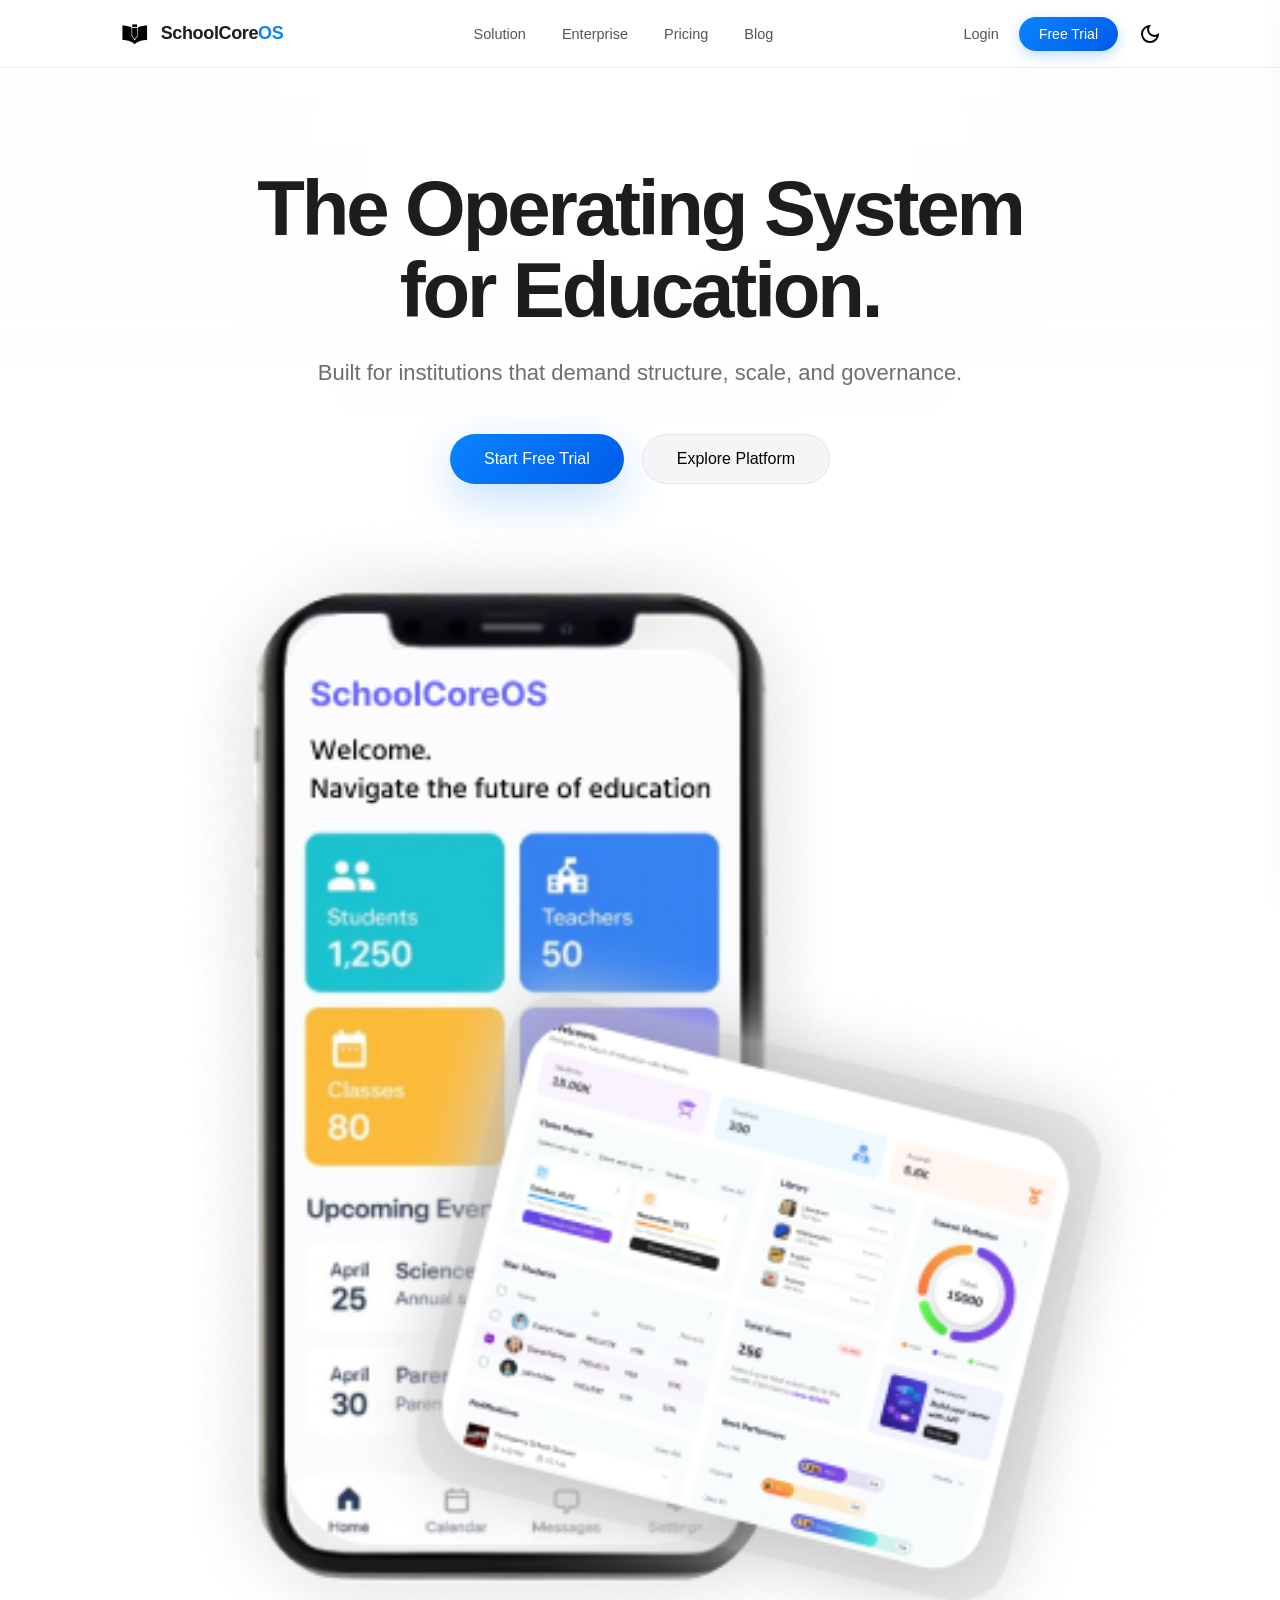
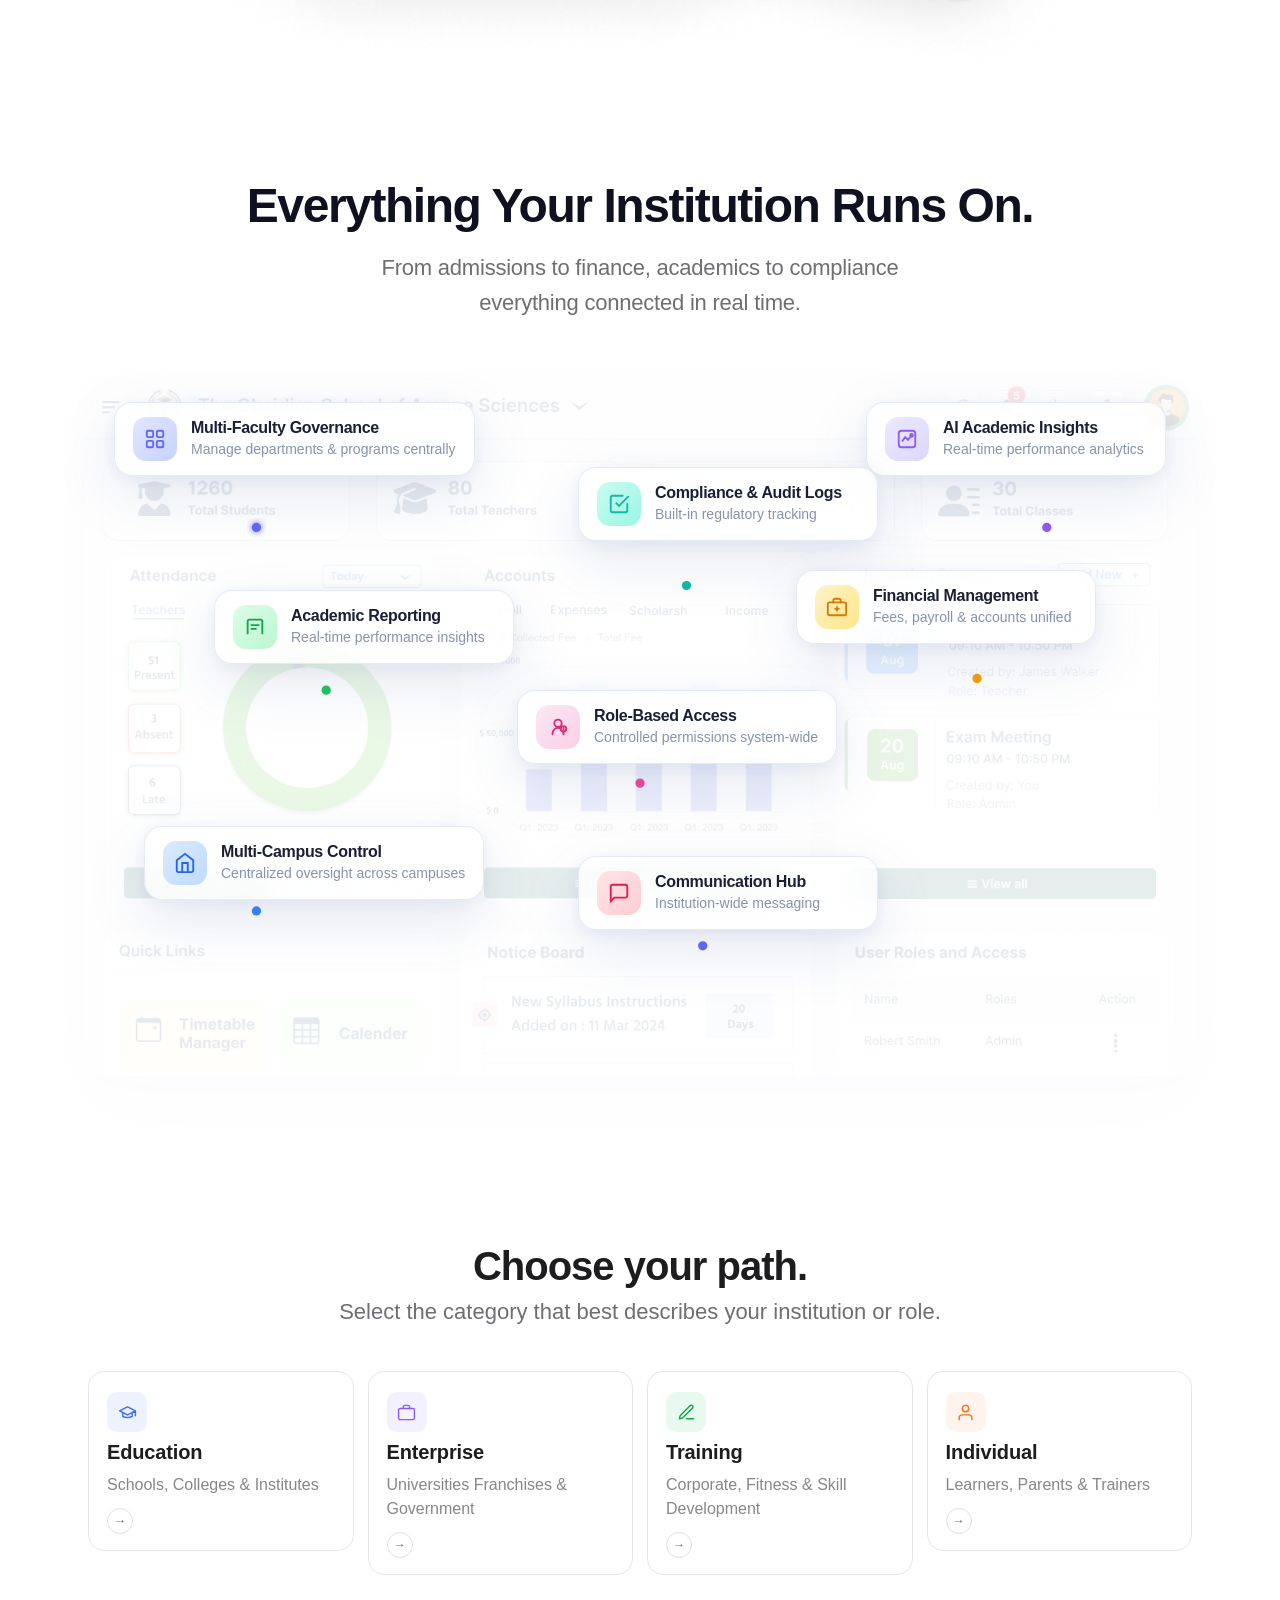
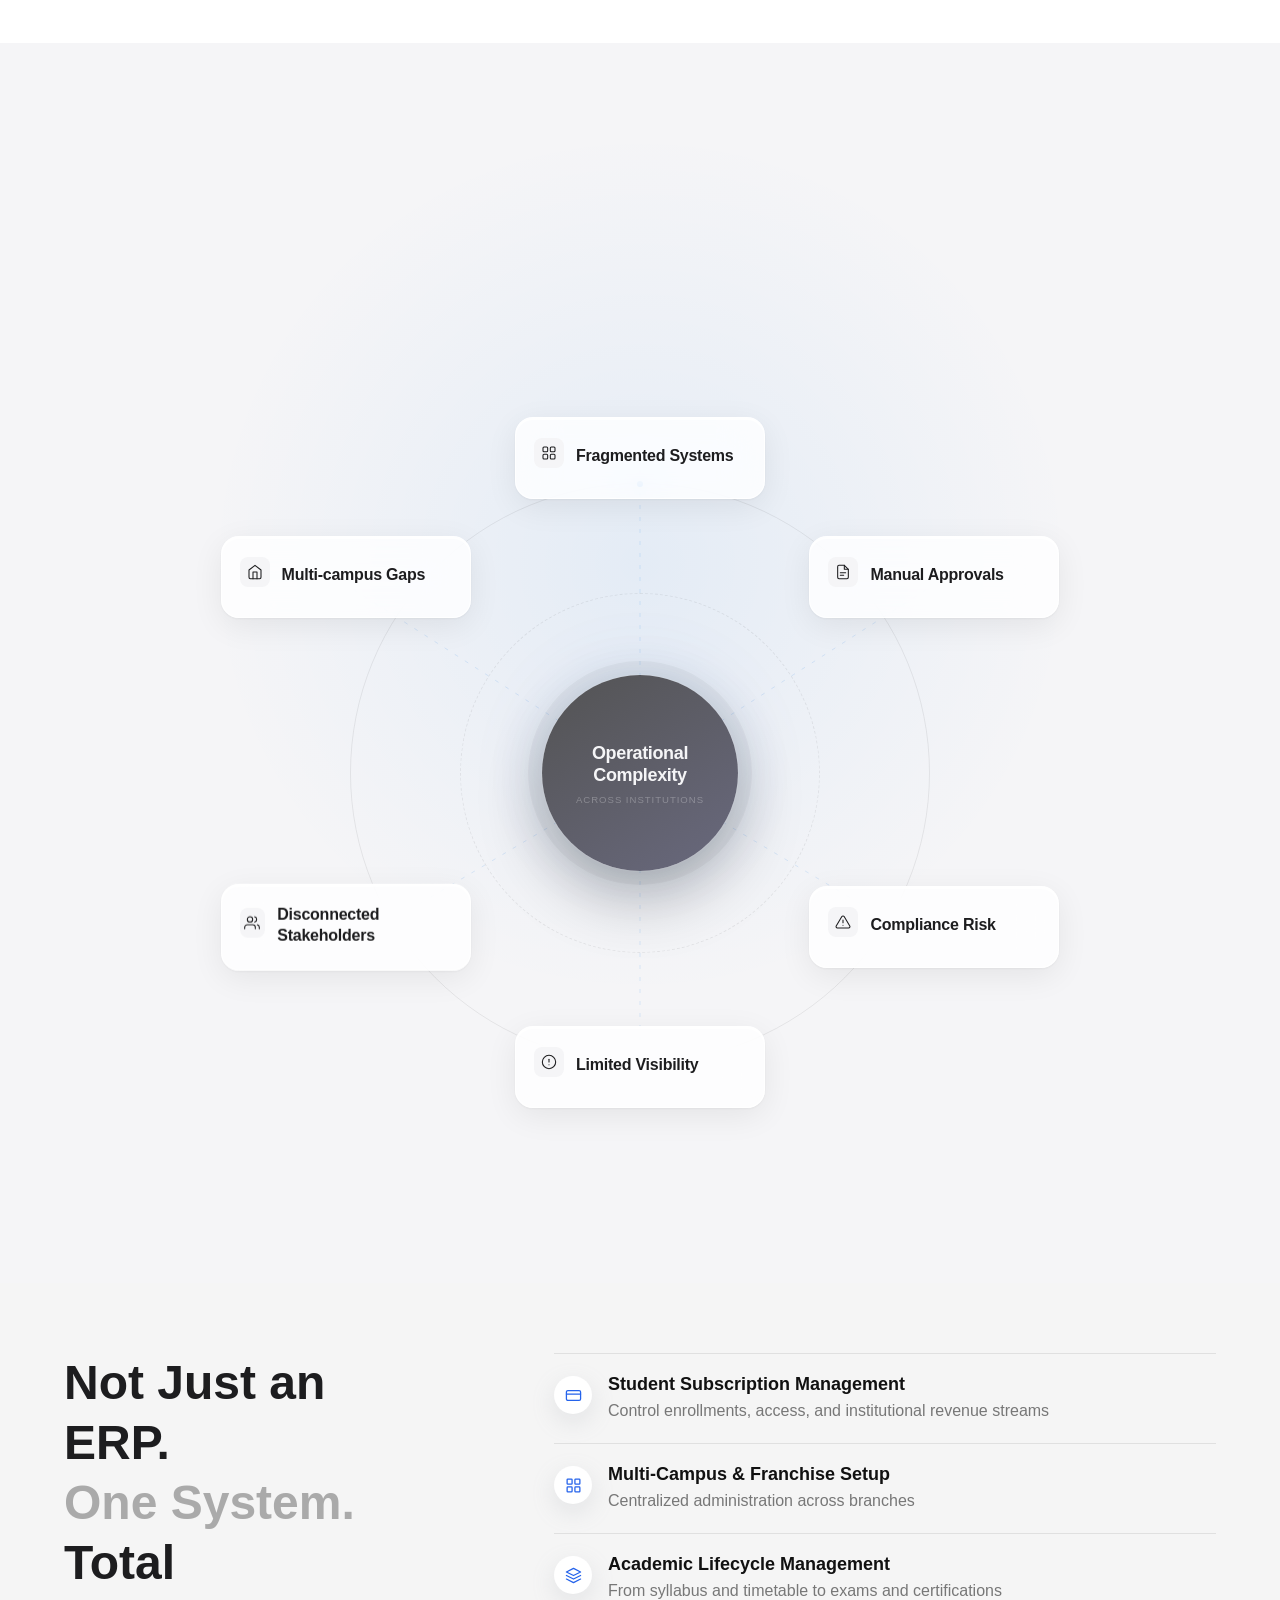
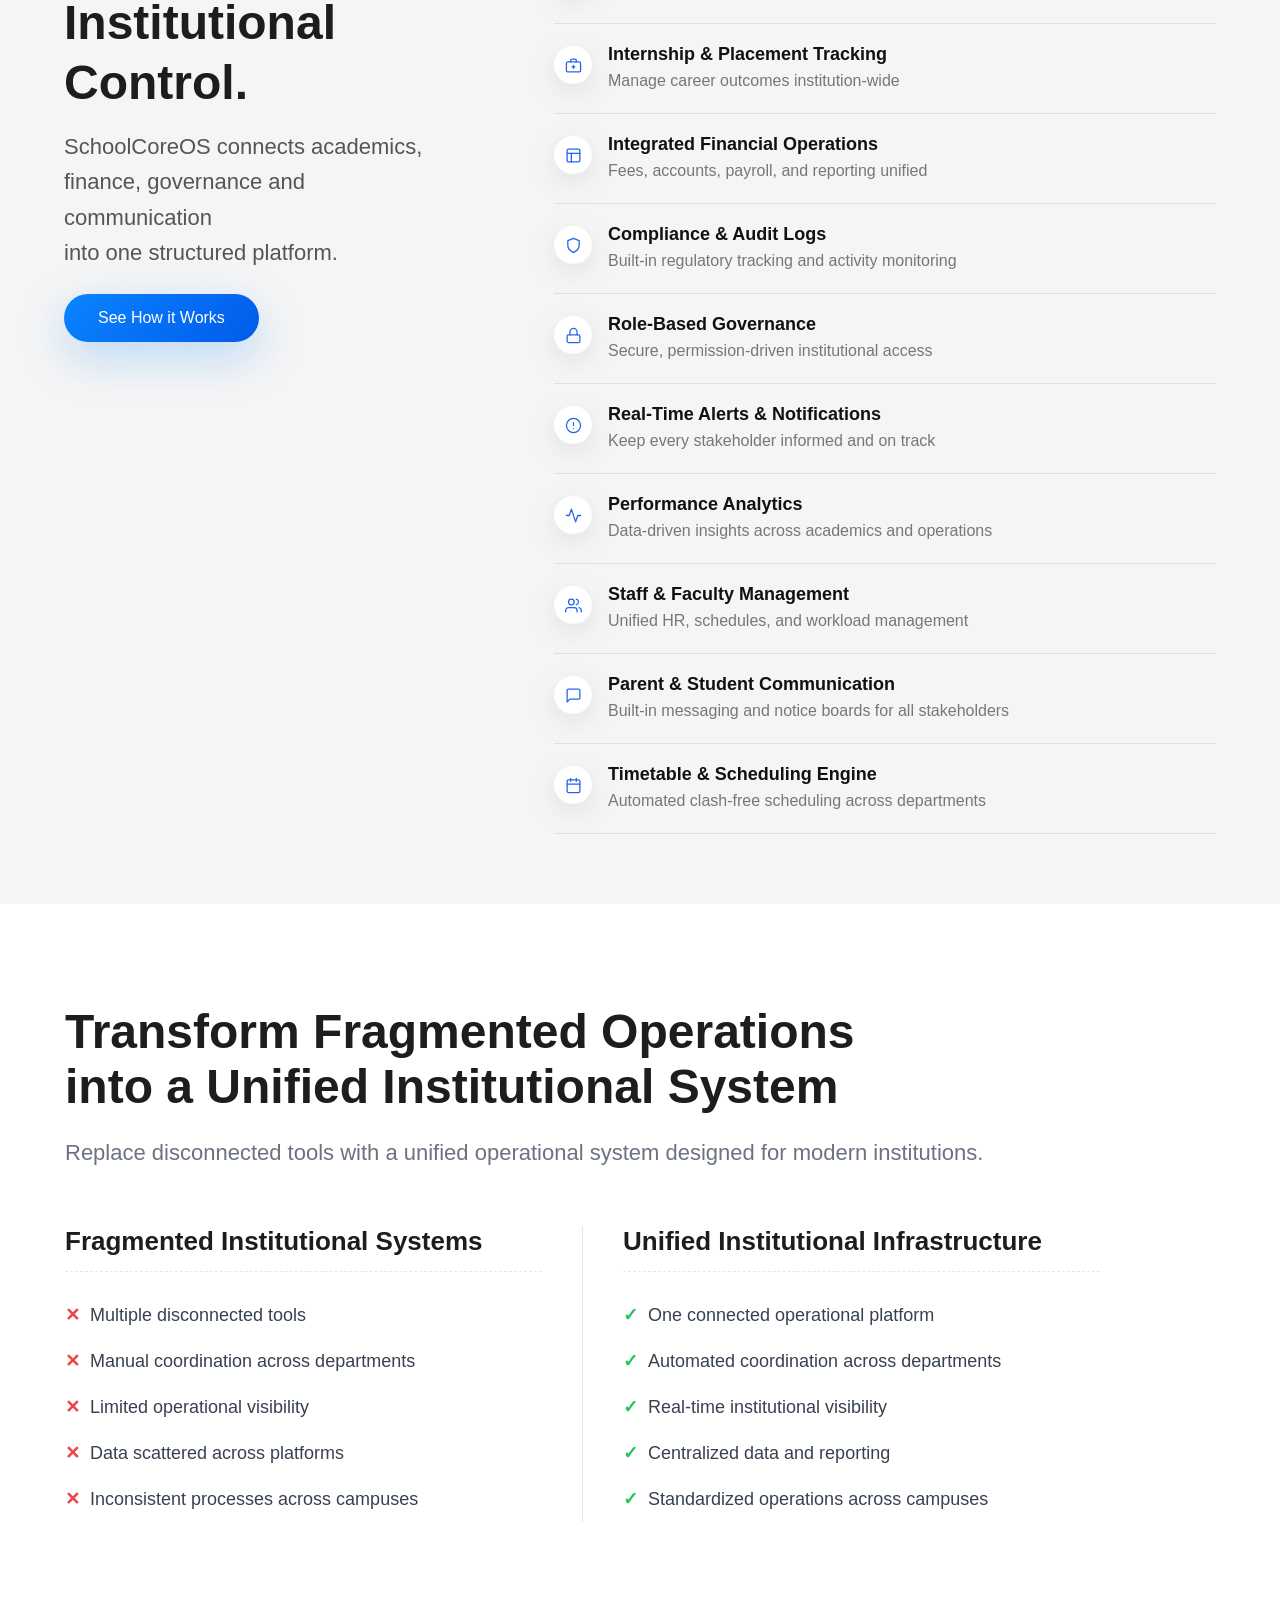
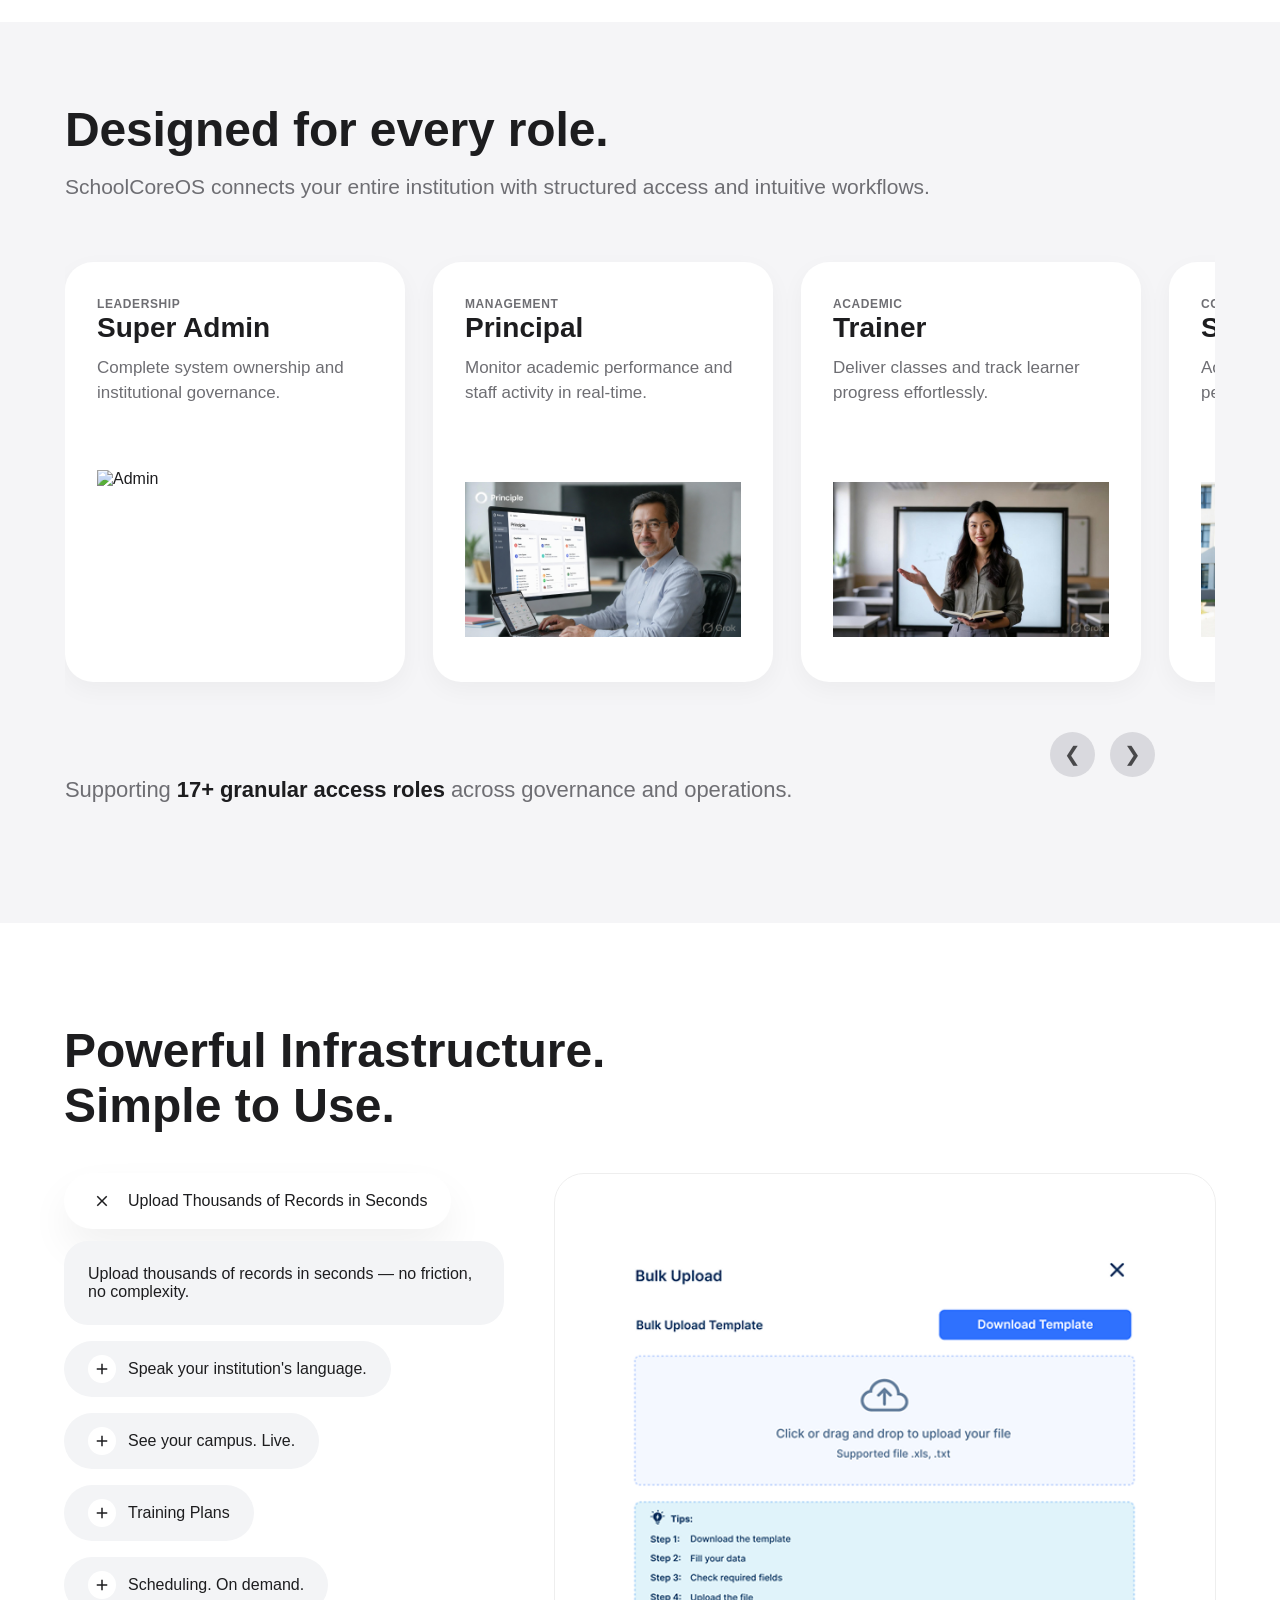
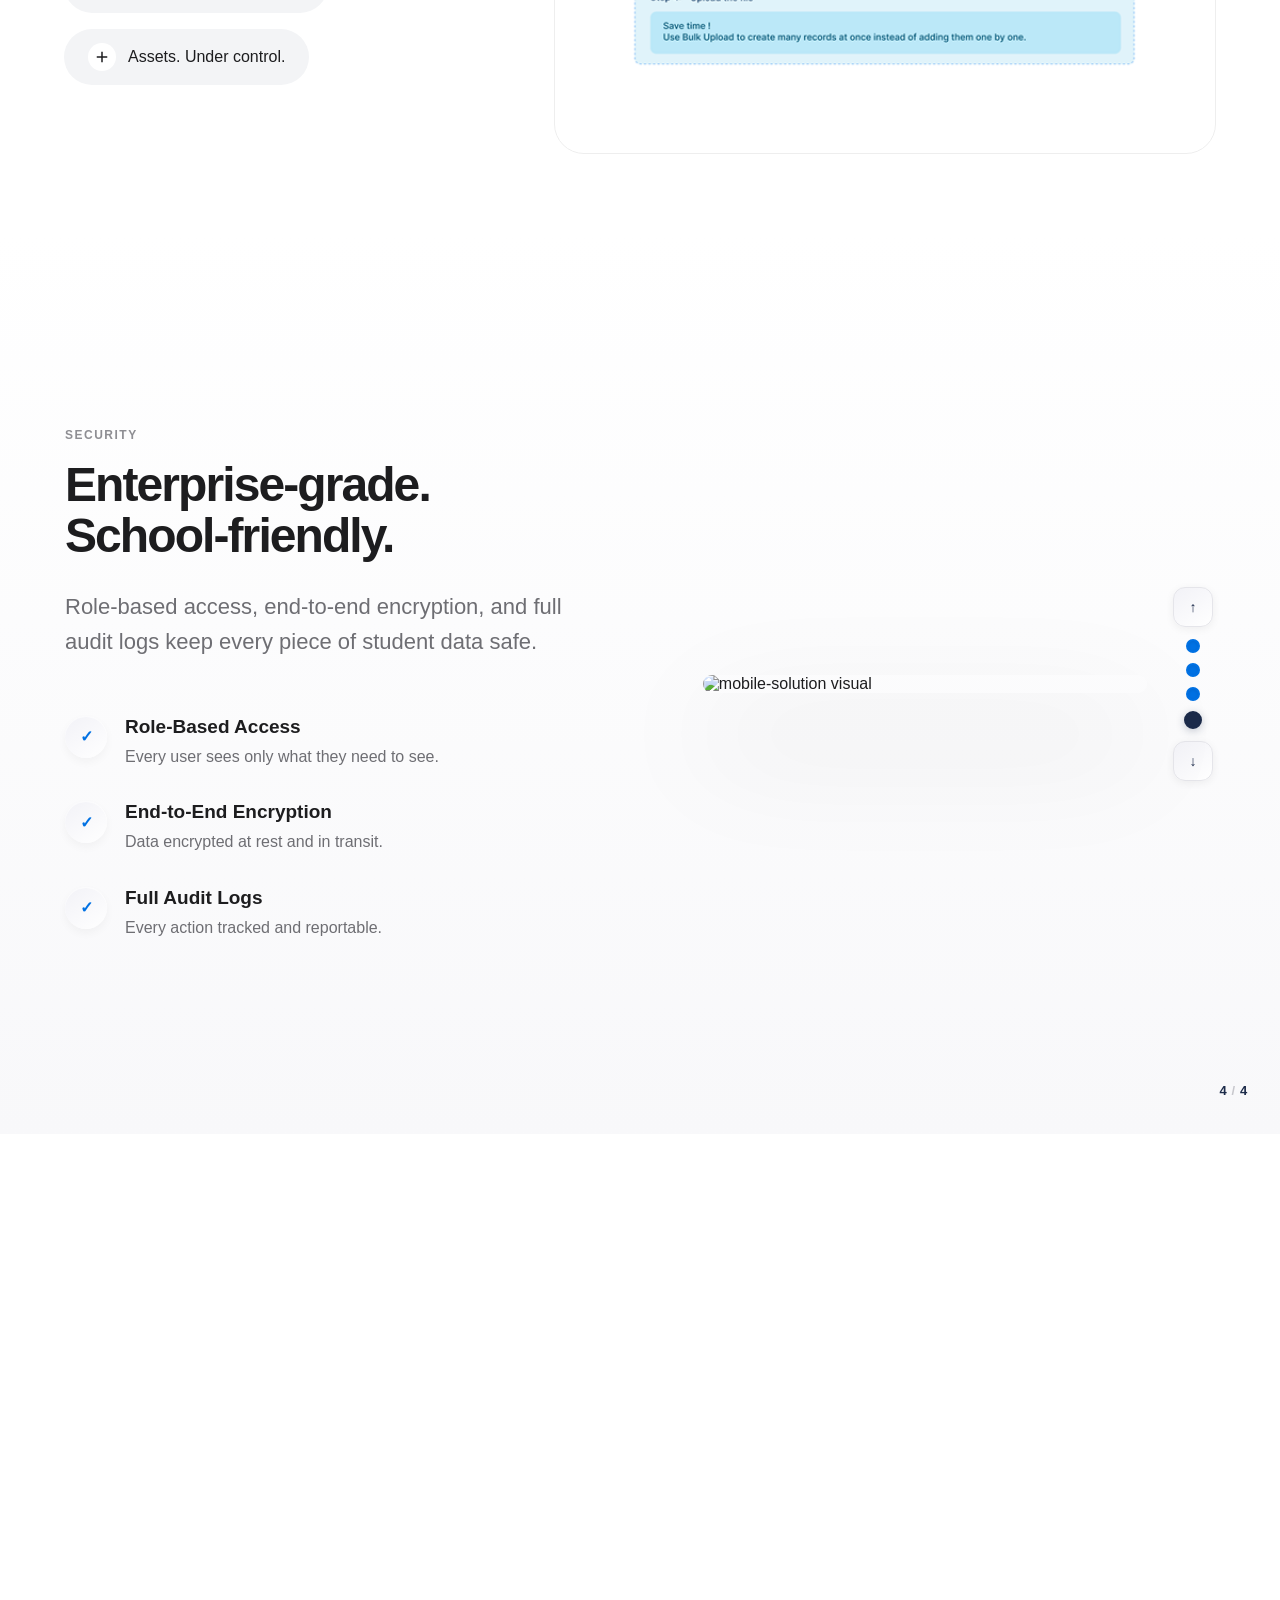
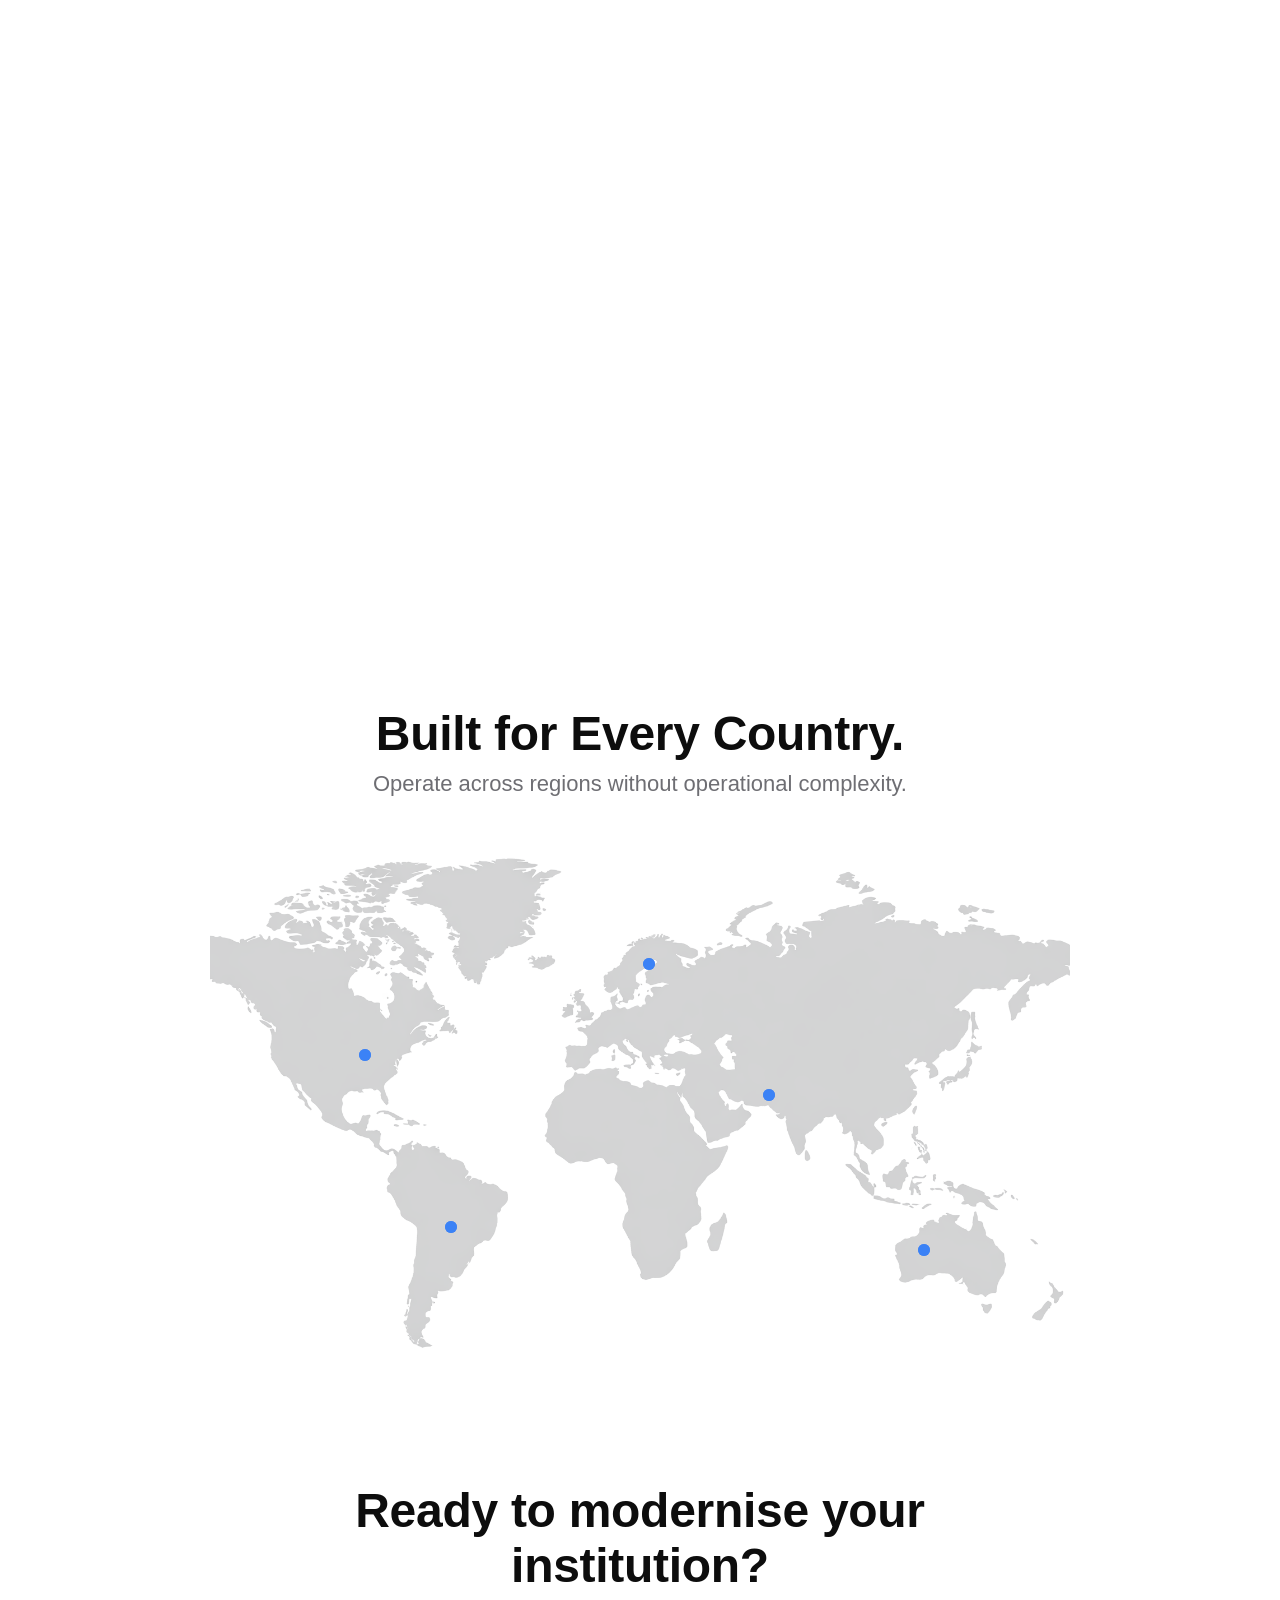
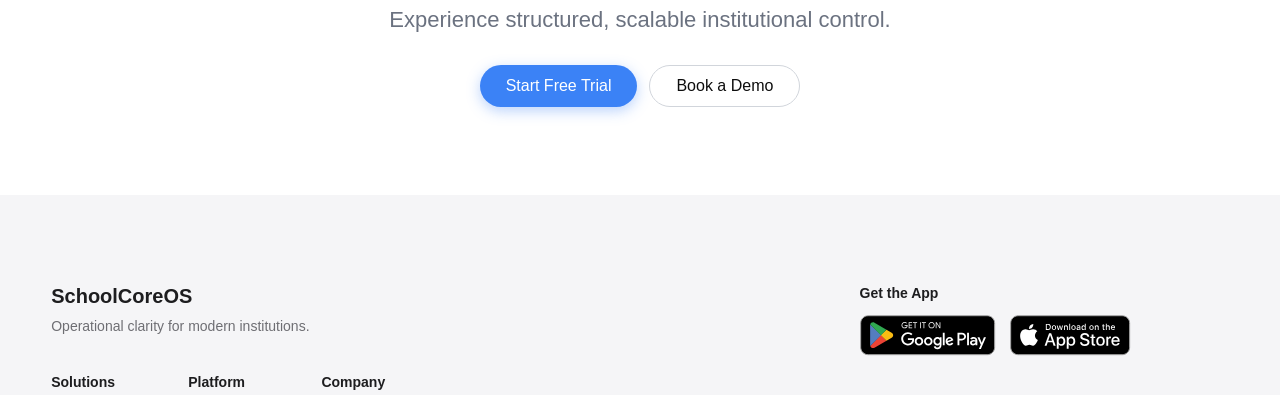
==== commit 0331300b: "Add files via upload" ====
--- a/index.html
+++ b/index.html
@@ -36,11 +36,11 @@
           </span>
         </a>
 
-        <nav class="nav-links">
-          <a href="#">Platform</a>
-          <a href="#">Solutions</a>
+         <nav class="nav-links">
+          <a href="./pages/trainings-path.html">Solution</a>
           <a href="#">Enterprise</a>
           <a href="#">Pricing</a>
+          <a href="#">Blog</a>
         </nav>
 
         <div class="nav-right">
@@ -87,10 +87,10 @@
       <div class="offcanvas-body">
         <div class="offcanvas-section-label">Menu</div>
         <nav class="offcanvas-nav">
-          <a href="#">Platform <span class="nav-arrow">›</span></a>
-          <a href="#">Solutions <span class="nav-arrow">›</span></a>
+          <a href="./pages/trainings-path.html">Solution <span class="nav-arrow">›</span></a>
           <a href="#">Enterprise <span class="nav-arrow">›</span></a>
           <a href="#">Pricing <span class="nav-arrow">›</span></a>
+          <a href="#">Blog <span class="nav-arrow">›</span></a>
         </nav>
 
         <div class="offcanvas-divider"></div>
@@ -453,7 +453,7 @@
 
         <div class="cards" id="cards-grid">
           <a
-            href="./pages/trainings-path.html"
+            href="./pages/"
             style="text-decoration: none"
           >
             <div
--- a/styles/shared/choose-path.css
+++ b/styles/shared/choose-path.css
@@ -303,7 +303,7 @@
 }
 
 .sub-card__title {
-  font-size: 0.92rem;
+  font-size: 20px;
   font-weight: 600;
   color: #1d1d1f;
   margin-bottom: 5px;
@@ -313,7 +313,7 @@
 }
 
 .sub-card__desc {
-  font-size: 0.75rem;
+  font-size:16px;
   color: #86868b;
   margin-bottom: 10px;
   line-height: 1.45;
@@ -349,7 +349,7 @@
   display: flex;
   align-items: center;
   gap: 7px;
-  font-size: 0.73rem;
+  font-size:16px;
   color: #3a3a3c;
   line-height: 1.4;
 }
